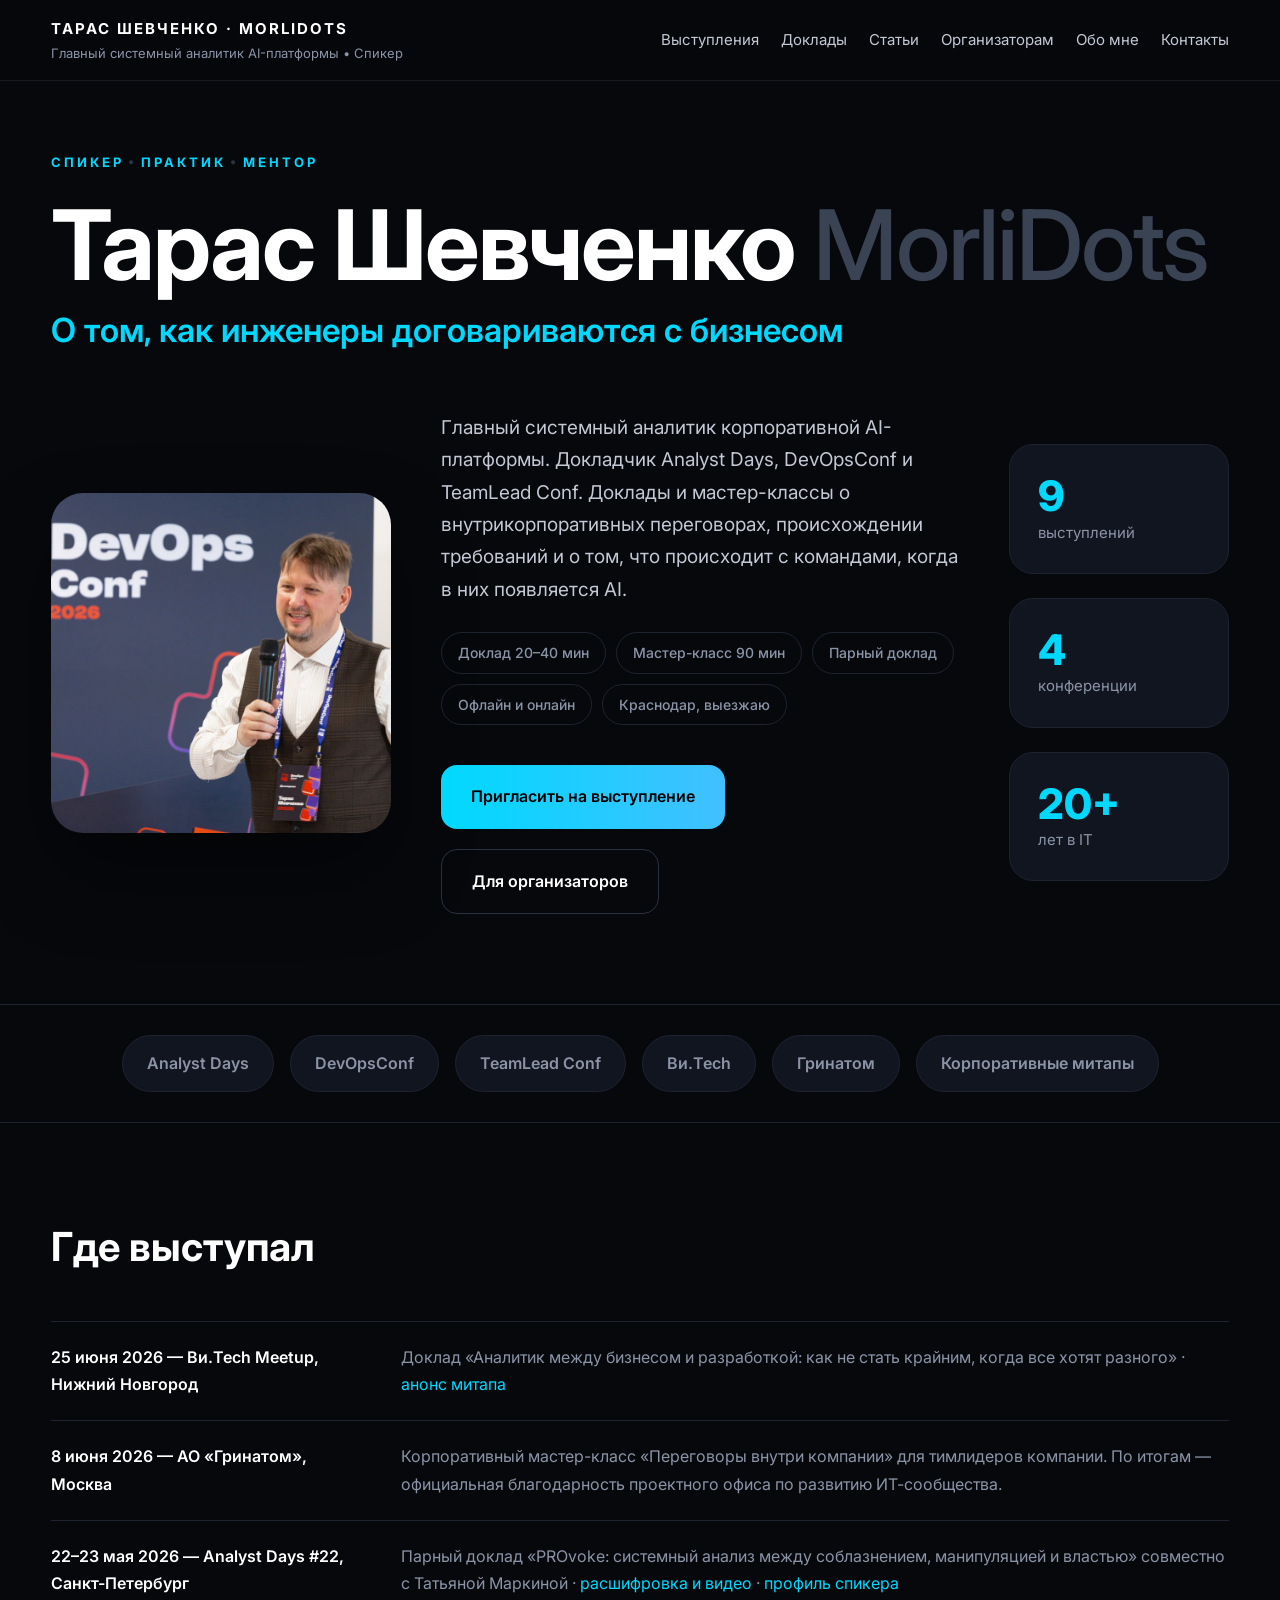
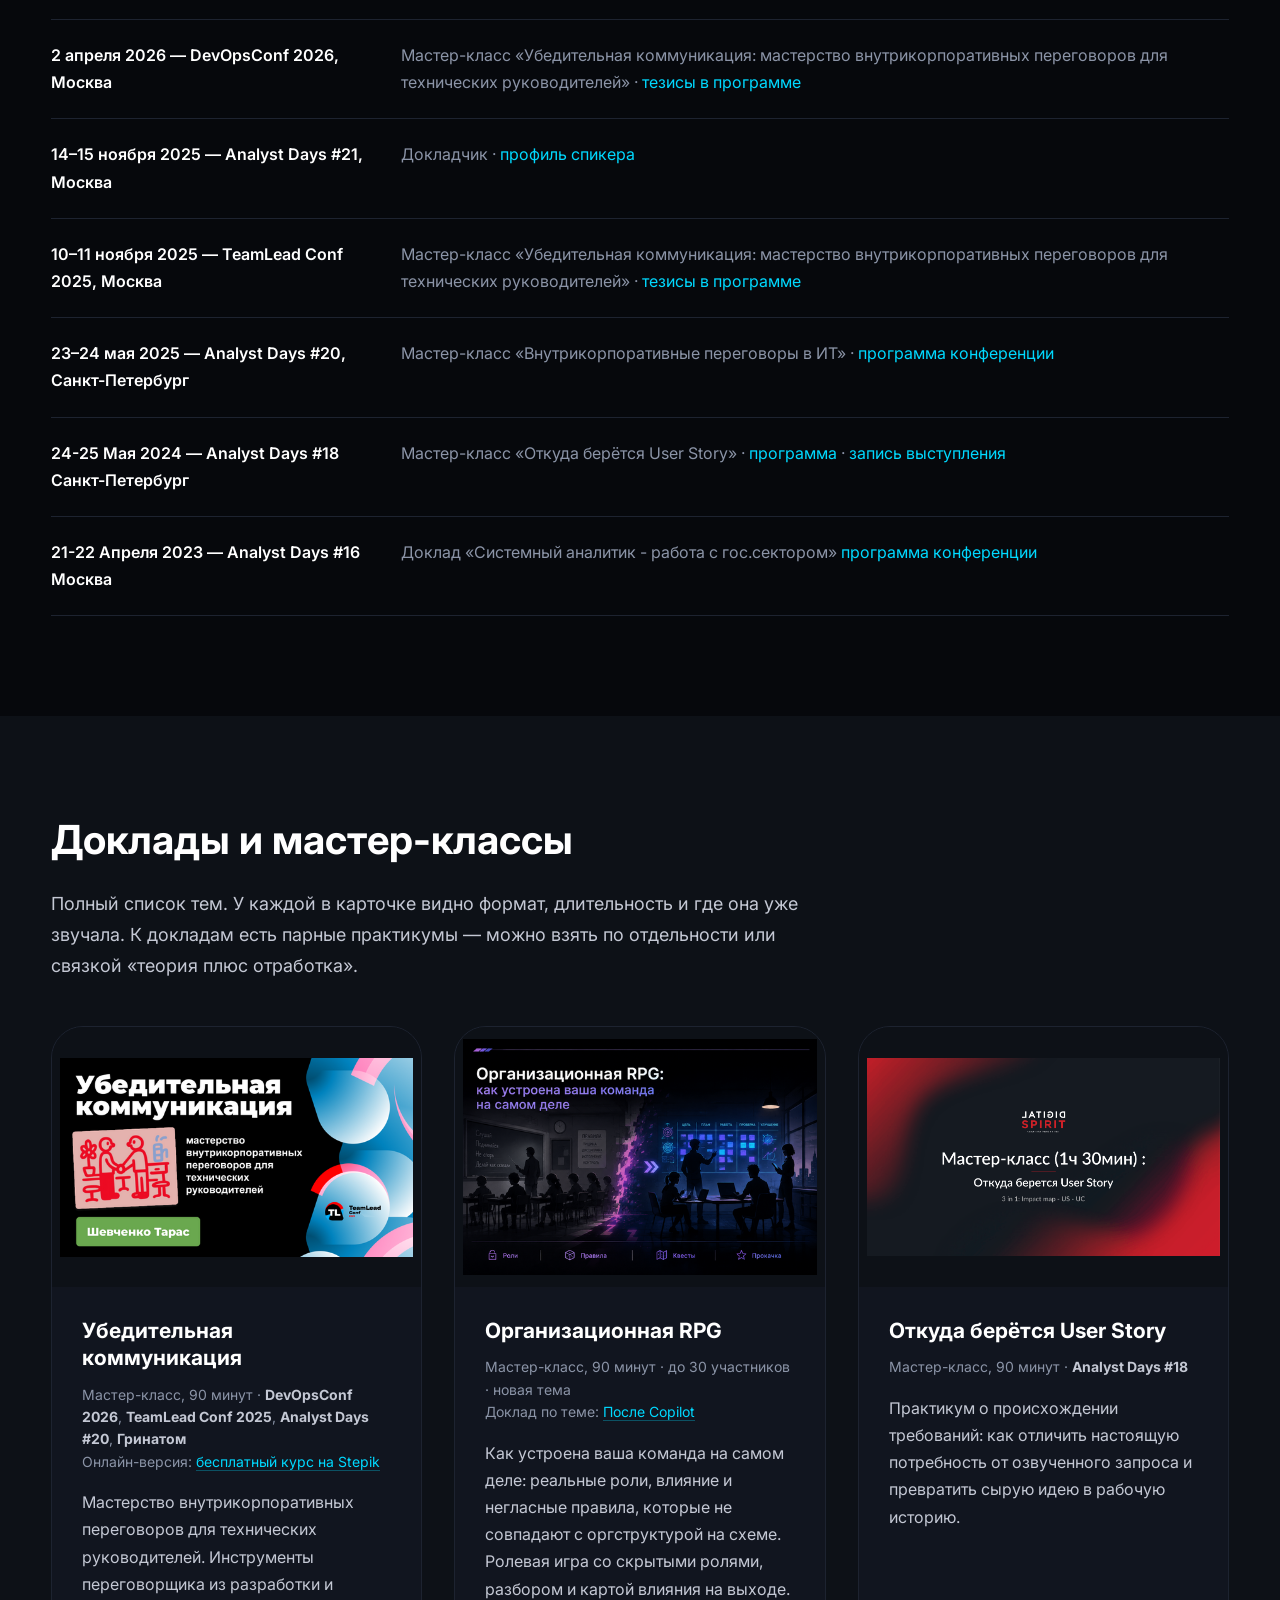
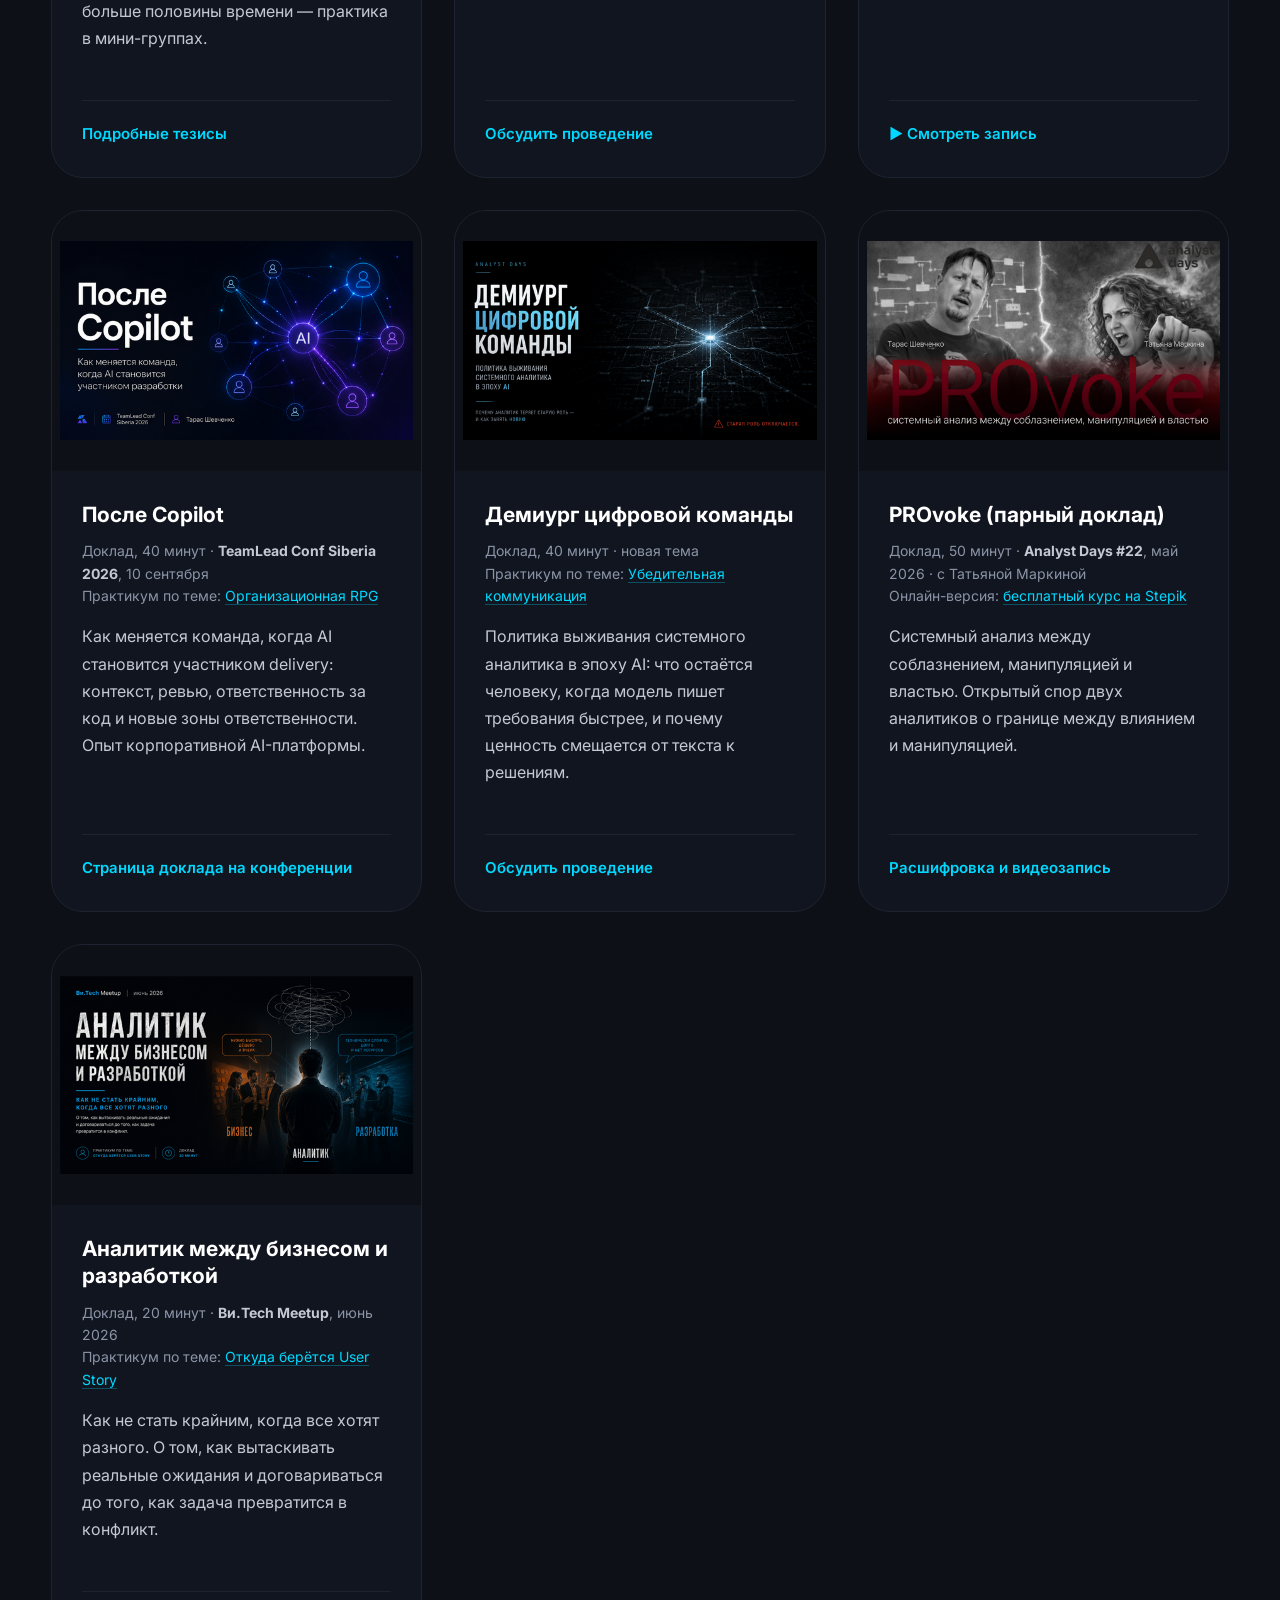
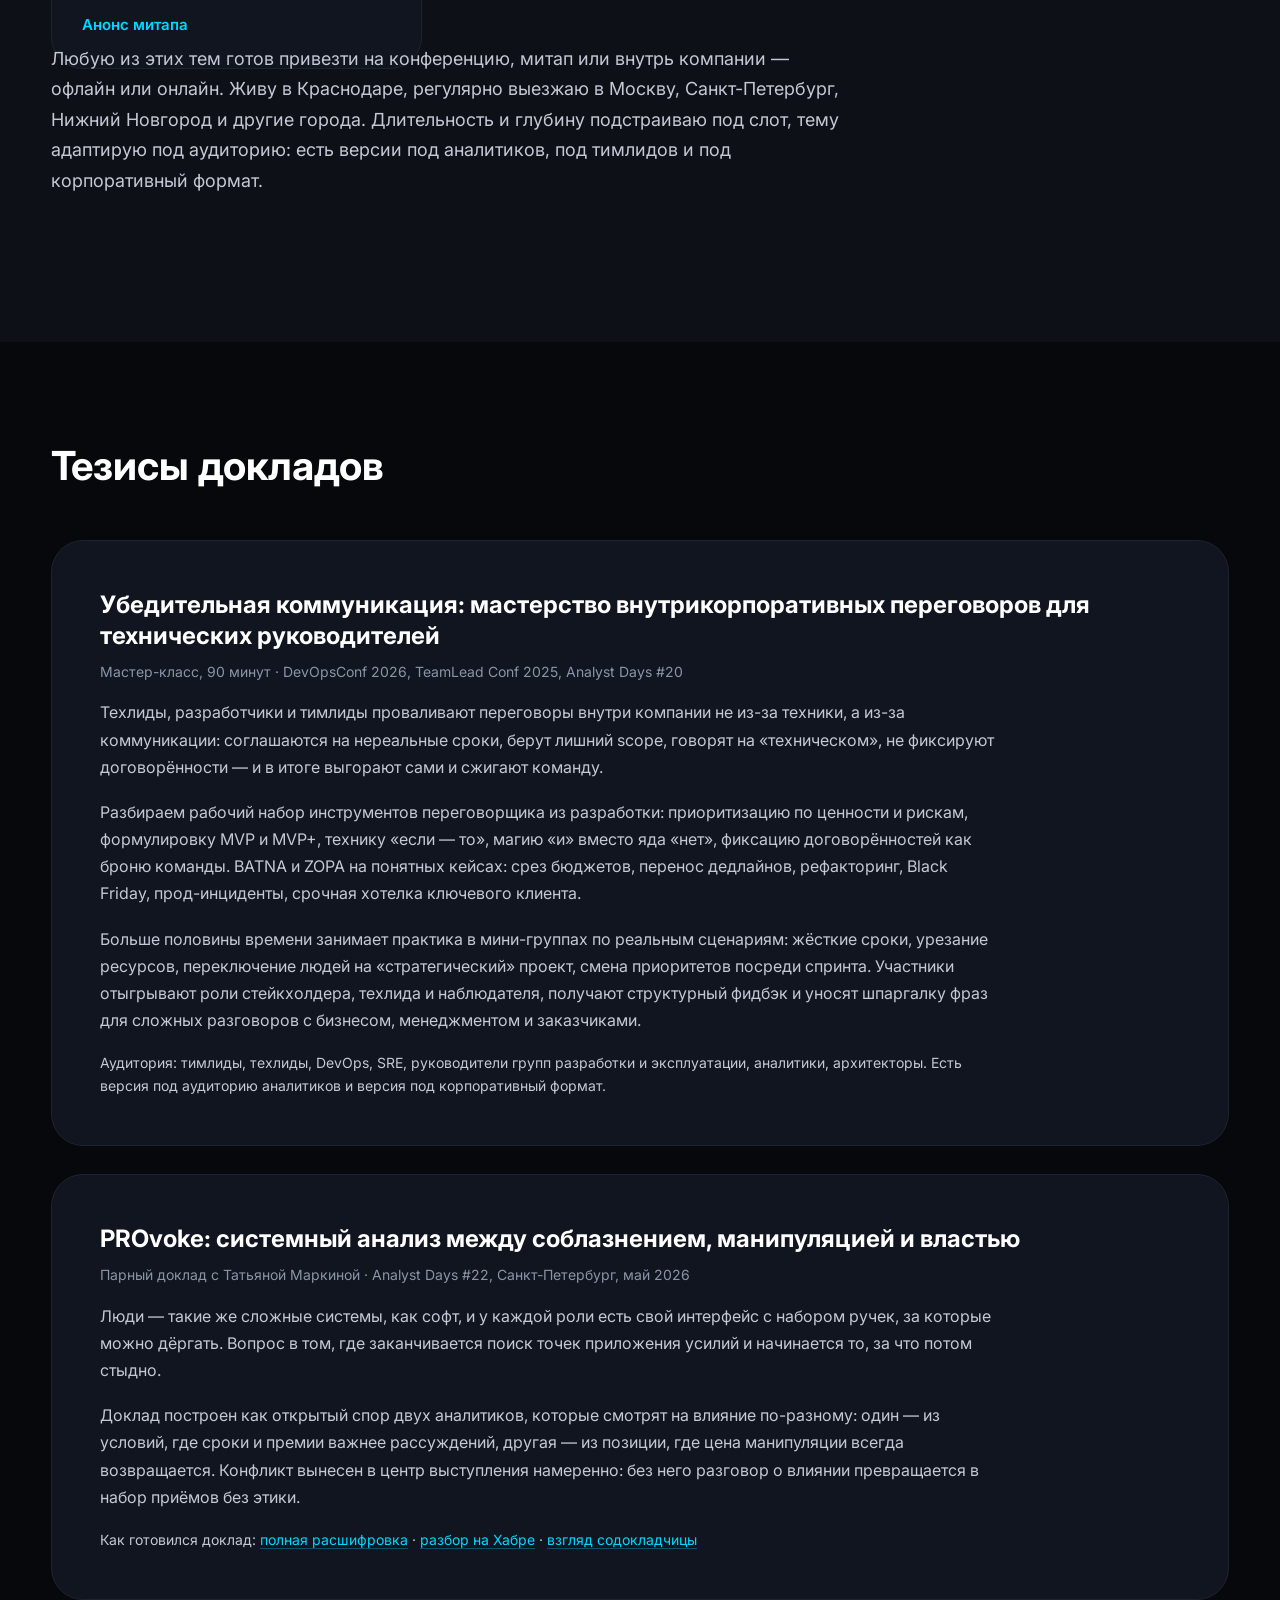
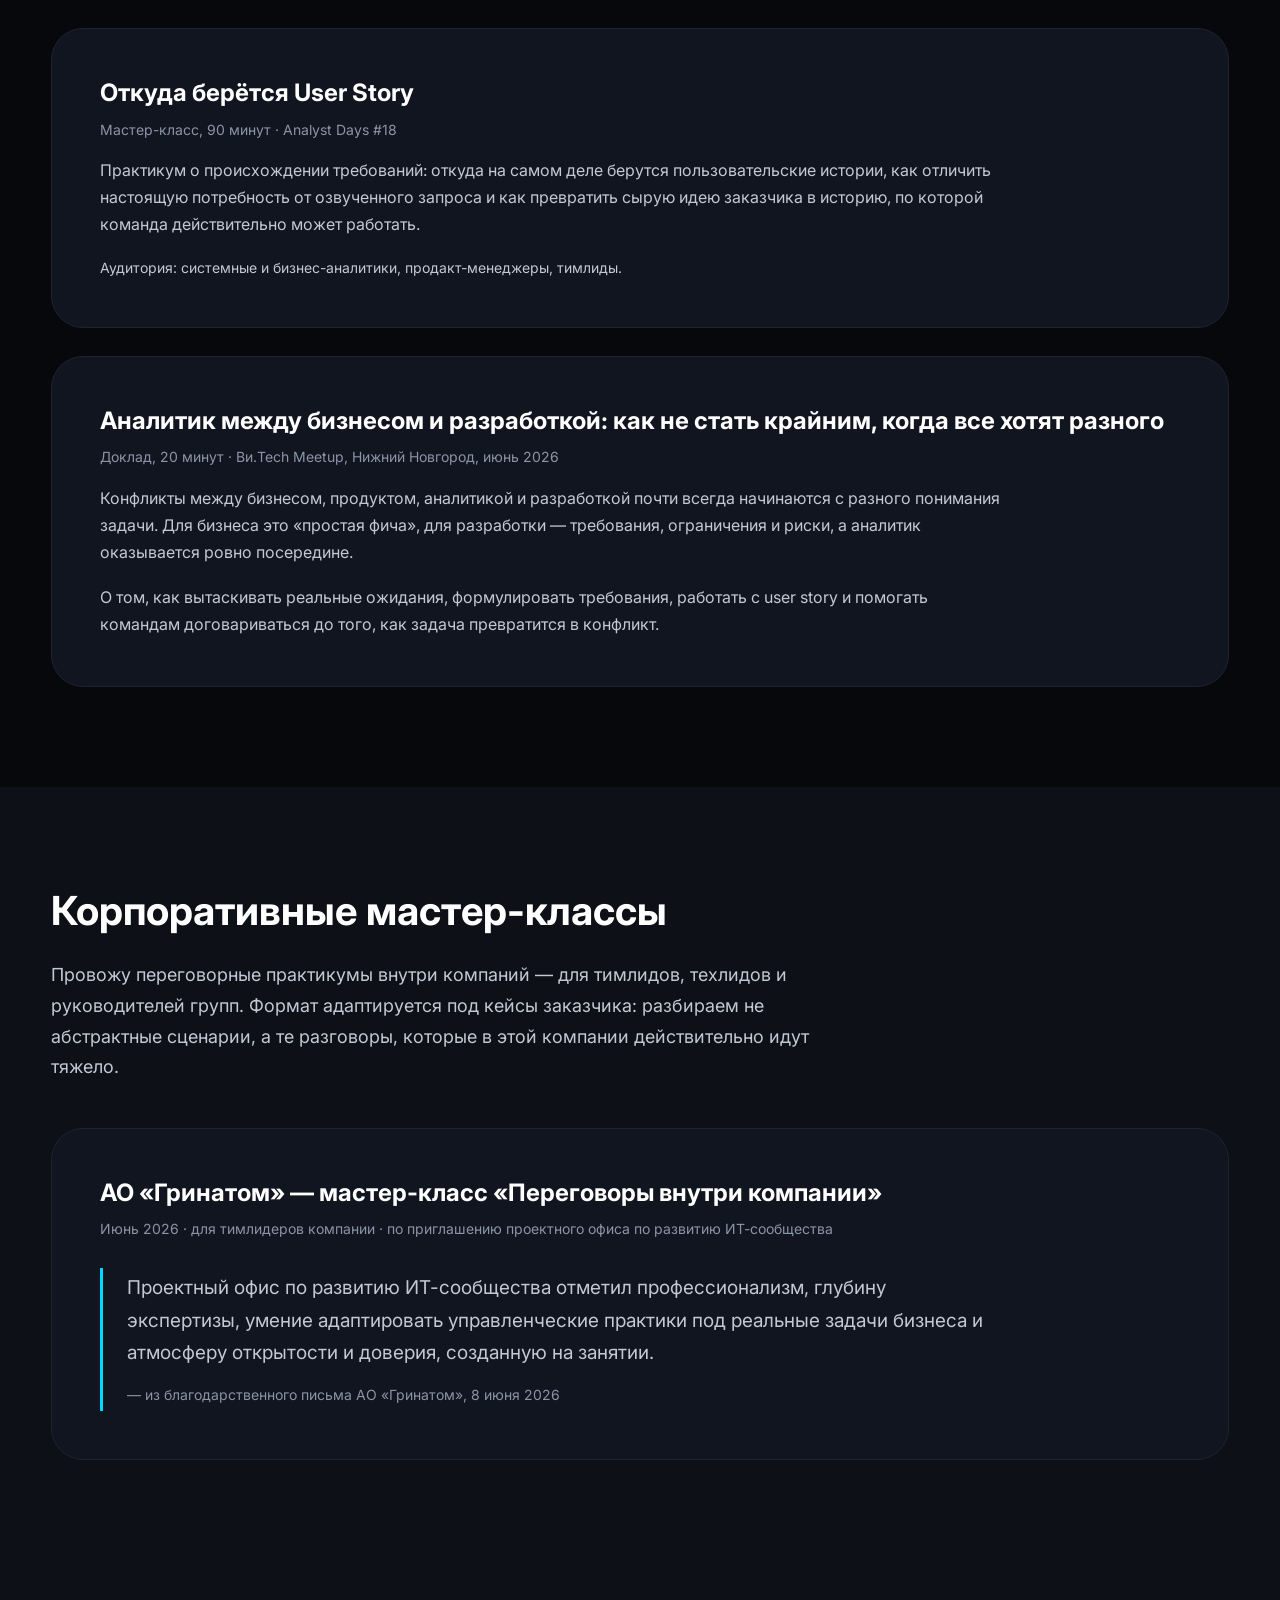
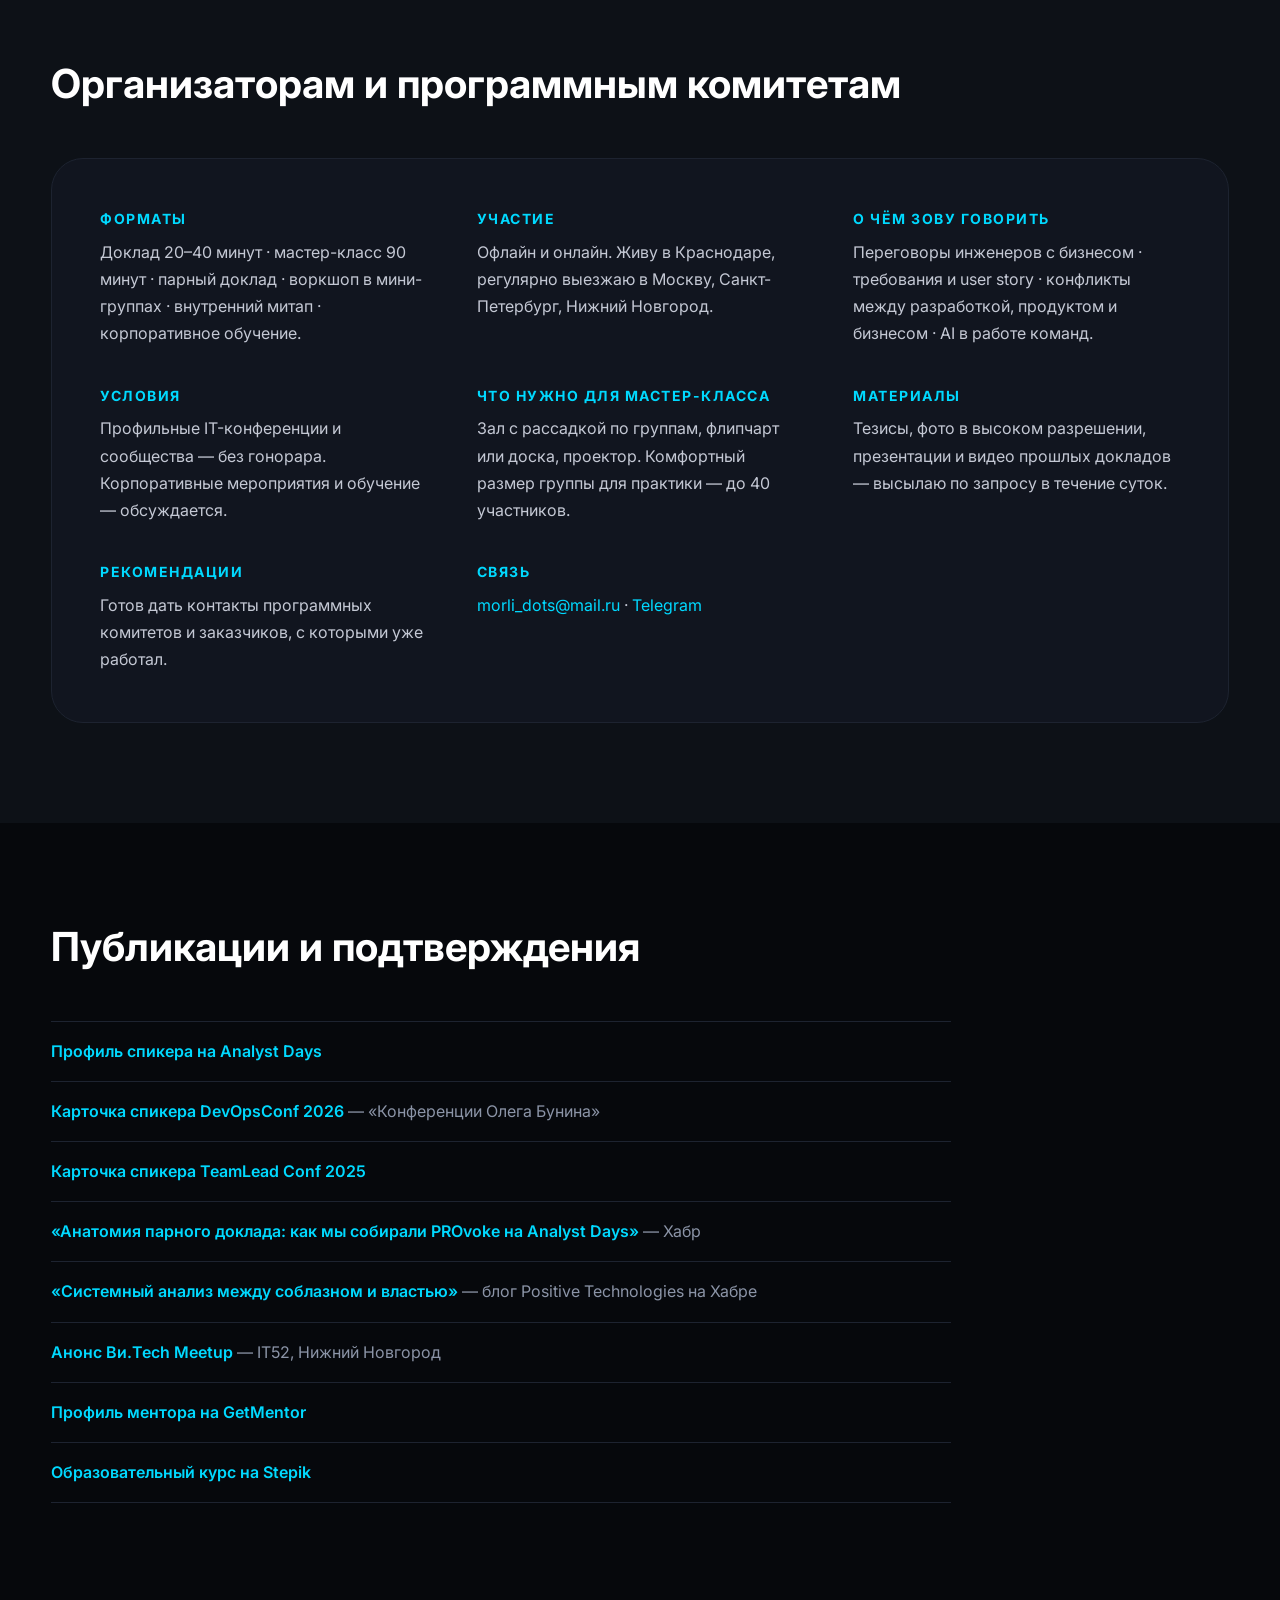
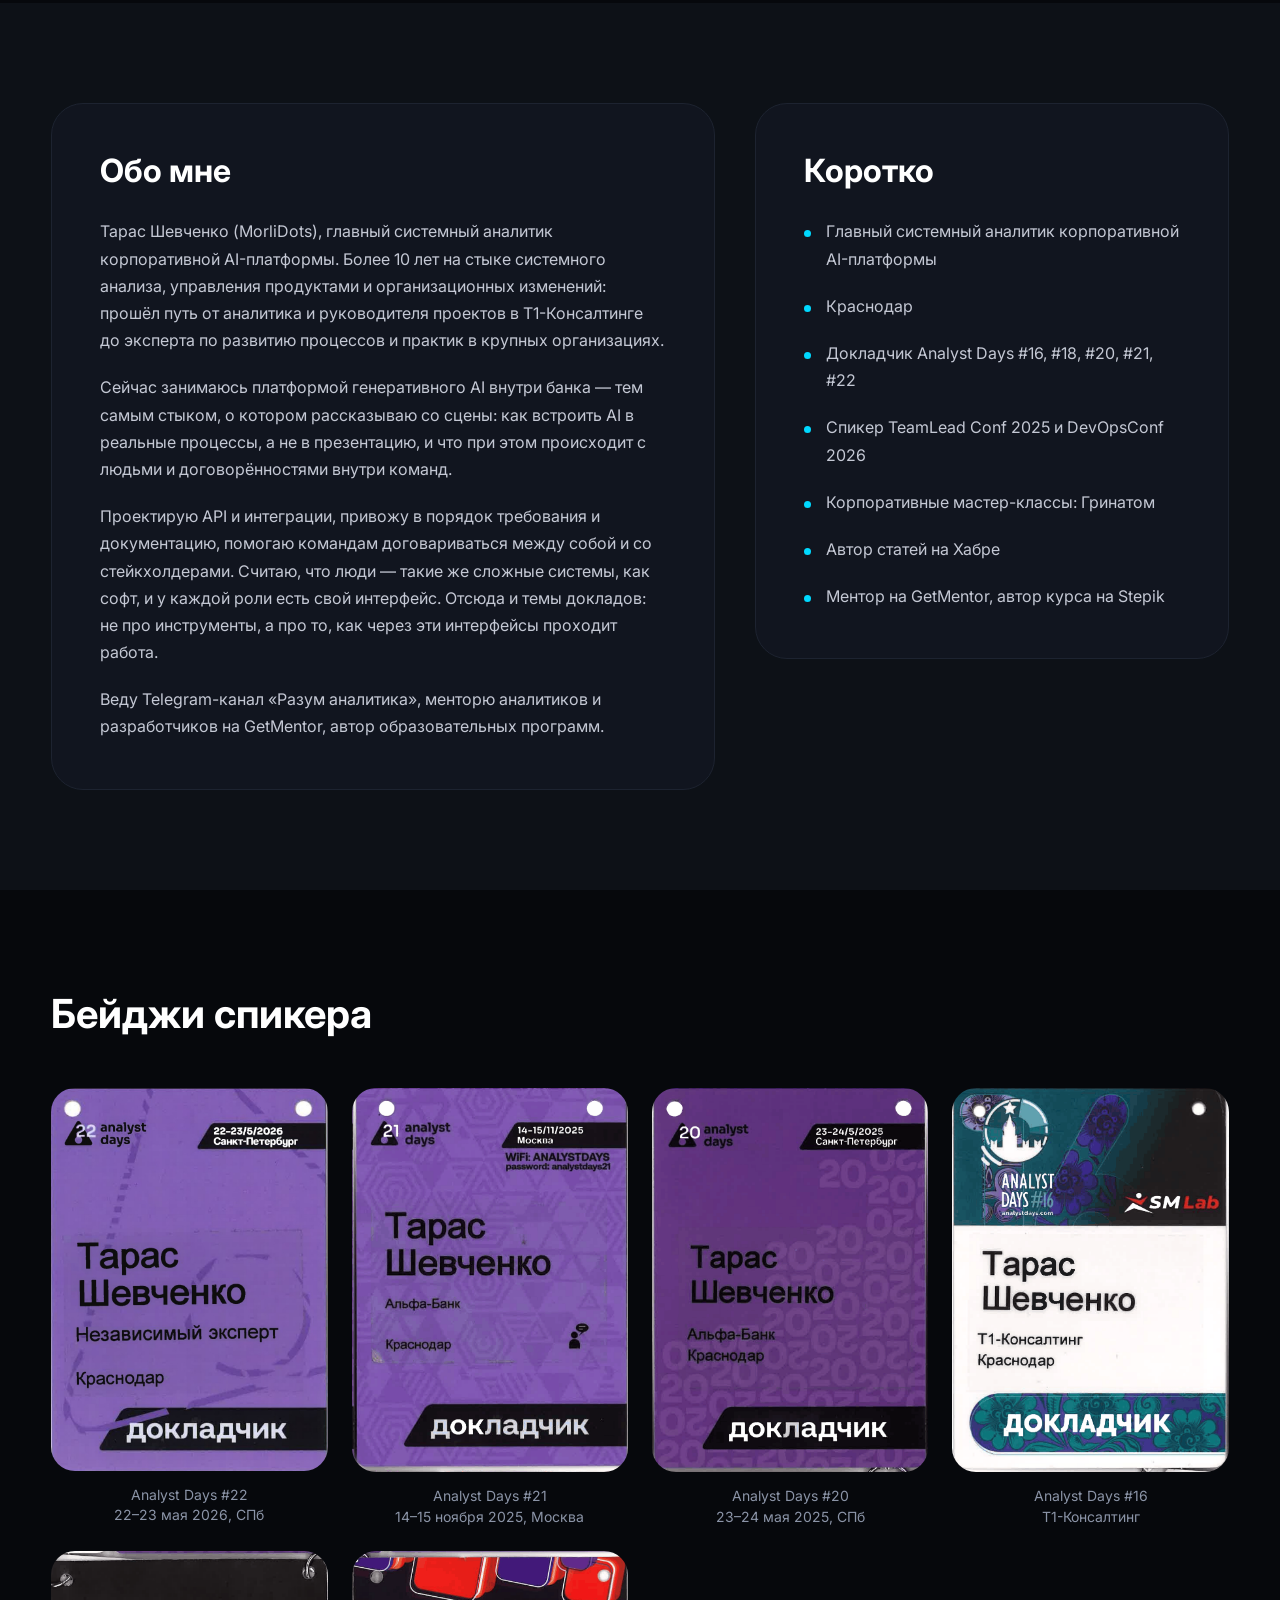
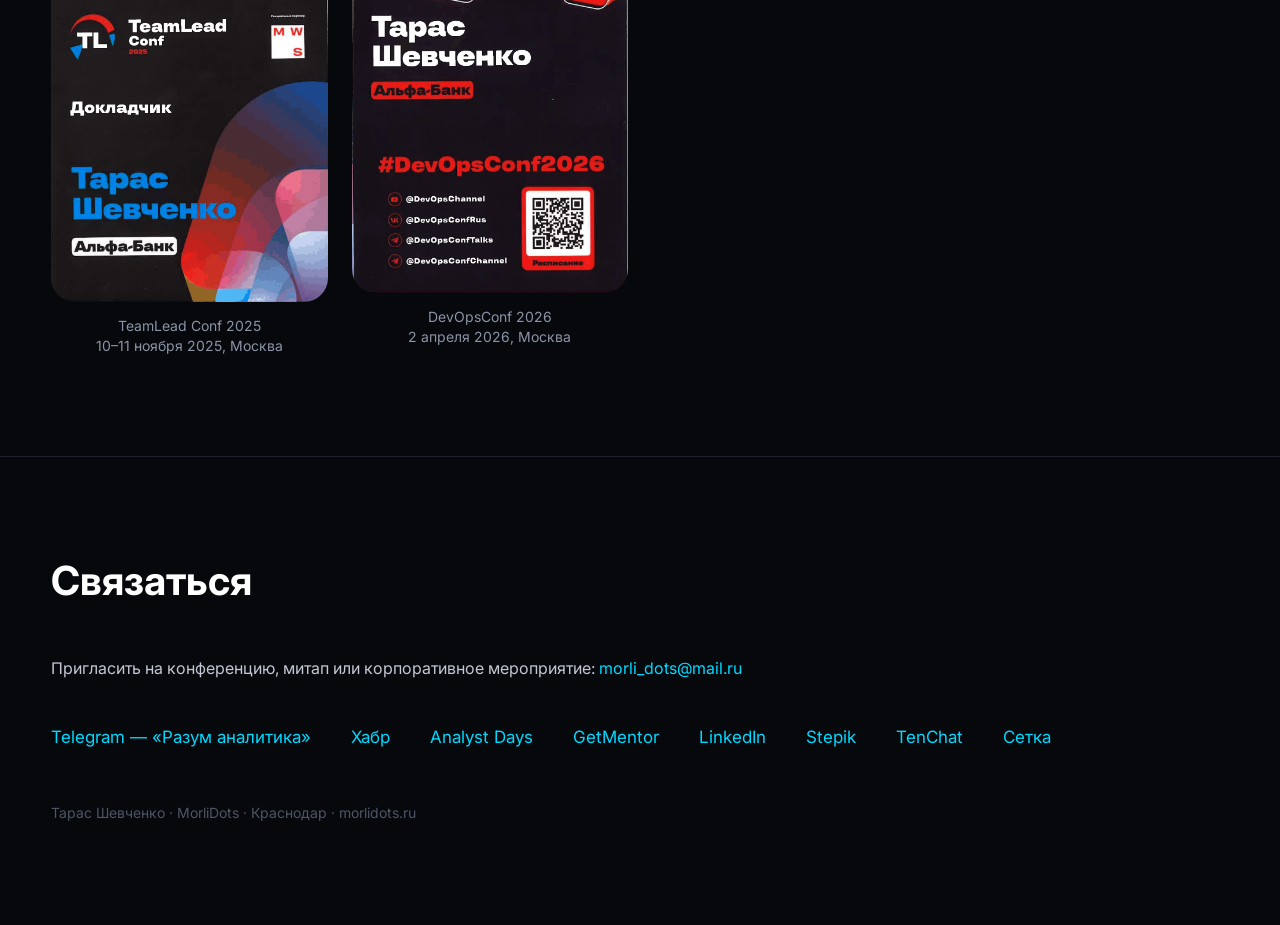
==== index.html @ f9308db2 "Объединить «Готов привезти» в каталог докладов, добавить якоря к карточкам" ====
<!DOCTYPE html>
<html lang="ru">
<head>

  <meta charset="UTF-8">
  <meta name="viewport" content="width=device-width,initial-scale=1">

  <title>Тарас Шевченко (MorliDots) — спикер о переговорах инженеров с бизнесом, требованиях и AI в командах</title>

  <meta name="description" content="Тарас Шевченко (MorliDots) — главный системный аналитик корпоративной AI-платформы. Спикер Analyst Days, DevOpsConf, TeamLead Conf. Доклады и мастер-классы о внутрикорпоративных переговорах, происхождении требований и работе инженерных команд в эпоху AI. Приглашения на конференции, митапы и корпоративные мероприятия.">

  <link rel="canonical" href="https://morlidots.ru/">

  <meta property="og:type" content="profile">
  <meta property="og:title" content="Тарас Шевченко (MorliDots) — спикер о переговорах инженеров с бизнесом и AI в командах">
  <meta property="og:description" content="Главный системный аналитик корпоративной AI-платформы. Спикер Analyst Days, DevOpsConf, TeamLead Conf.">
  <meta property="og:url" content="https://morlidots.ru/">
  <meta property="og:image" content="https://morlidots.ru/images/avatar.png">
  <meta property="og:locale" content="ru_RU">
  <meta name="twitter:card" content="summary_large_image">

  <link rel="stylesheet" href="./style.css">
  <link rel="preconnect" href="https://fonts.googleapis.com">
  <link href="https://fonts.googleapis.com/css2?family=Inter:wght@300;400;500;600;700;800&display=swap" rel="stylesheet">

  <script type="application/ld+json">
  {
    "@context": "https://schema.org",
    "@type": "Person",
    "@id": "https://morlidots.ru/#person",
    "name": "Тарас Шевченко",
    "alternateName": ["MorliDots", "Taras Shevchenko"],
    "jobTitle": "Главный системный аналитик корпоративной AI-платформы",
    "url": "https://morlidots.ru/",
    "mainEntityOfPage": "https://morlidots.ru/",
    "image": "https://morlidots.ru/images/avatar.png",
    "email": "morli_dots@mail.ru",
    "homeLocation": { "@type": "Place", "name": "Краснодар, Россия" },
    "description": "Спикер и системный аналитик. Выступает о внутрикорпоративных переговорах для технических руководителей, происхождении требований и изменении инженерных команд под влиянием AI. Докладчик Analyst Days, DevOpsConf, TeamLead Conf.",
    "knowsAbout": [
      "внутрикорпоративные переговоры в IT",
      "коммуникация инженеров с бизнесом",
      "системный анализ",
      "требования и user story",
      "конфликты между разработкой, продуктом и бизнесом",
      "AI в работе инженерных команд",
      "генеративный AI в корпоративной среде"
    ],
    "performerIn": [
      {
        "@type": "Event",
        "name": "TeamLead Conf Siberia 2026 — После Copilot",
        "startDate": "2026-09-10",
        "eventStatus": "https://schema.org/EventScheduled",
        "eventAttendanceMode": "https://schema.org/OfflineEventAttendanceMode",
        "location": { "@type": "Place", "name": "Новосибирск" },
        "url": "https://teamleadconf.ru/siberia/2026/abstracts/18545",
        "organizer": { "@type": "Organization", "name": "Онтико" }
      },
      {
        "@type": "Event",
        "name": "Ви.Tech Meetup — Аналитик между бизнесом и разработкой",
        "startDate": "2026-06-25",
        "eventStatus": "https://schema.org/EventScheduled",
        "location": { "@type": "Place", "name": "Нижний Новгород" },
        "url": "https://it52.info/events/2026-06-25-vi-tech-meetup-konflikty-mezhdu-razrabotkoy-produktom-i-biznesom"
      },
      {
        "@type": "Event",
        "@id": "https://morlidots.ru/talk-provoke.html#event",
        "name": "Analyst Days #22 — PROvoke",
        "startDate": "2026-05-22",
        "eventStatus": "https://schema.org/EventScheduled",
        "location": { "@type": "Place", "name": "Санкт-Петербург" },
        "url": "https://morlidots.ru/talk-provoke.html"
      },
      {
        "@type": "Event",
        "name": "DevOpsConf 2026 — Убедительная коммуникация",
        "startDate": "2026-04-02",
        "eventStatus": "https://schema.org/EventScheduled",
        "location": { "@type": "Place", "name": "Москва" },
        "url": "https://devopsconf.io/moscow/2026/authors/19041",
        "organizer": { "@type": "Organization", "name": "Онтико" }
      },
      {
        "@type": "Event",
        "name": "Analyst Days #21",
        "startDate": "2025-11-14",
        "eventStatus": "https://schema.org/EventScheduled",
        "location": { "@type": "Place", "name": "Москва" }
      },
      {
        "@type": "Event",
        "name": "TeamLead Conf 2025 — Убедительная коммуникация",
        "startDate": "2025-11-10",
        "eventStatus": "https://schema.org/EventScheduled",
        "location": { "@type": "Place", "name": "Москва" },
        "url": "https://teamleadconf.ru/moscow/2025/authors/19041",
        "organizer": { "@type": "Organization", "name": "Онтико" }
      },
      {
        "@type": "Event",
        "name": "Analyst Days #20",
        "startDate": "2025-05-23",
        "eventStatus": "https://schema.org/EventScheduled",
        "location": { "@type": "Place", "name": "Санкт-Петербург" }
      }
    ],
    "sameAs": [
      "https://analystdays.ru/ru/profile/106538",
      "https://devopsconf.io/moscow/2026/authors/19041",
      "https://teamleadconf.ru/moscow/2025/authors/19041",
      "https://getmentor.dev/mentor/taras--shevchenko-7233",
      "https://www.linkedin.com/in/tashevch/",
      "https://stepik.org/a/286215",
      "https://tenchat.ru/5237598",
      "https://t.me/AnalystsMind"
    ]
  }
  </script>
<!-- Google tag (gtag.js) -->
<script async src="https://www.googletagmanager.com/gtag/js?id=G-QC8YJLD4YS"></script>
<script>
  window.dataLayer = window.dataLayer || [];
  function gtag(){dataLayer.push(arguments);}
  gtag('js', new Date());

  gtag('config', 'G-QC8YJLD4YS');
</script>
  <!-- Yandex.Metrika counter -->
  <script type="text/javascript">
    (function(m,e,t,r,i,k,a){
        m[i]=m[i]||function(){(m[i].a=m[i].a||[]).push(arguments)};
        m[i].l=1*new Date();
        for (var j = 0; j < document.scripts.length; j++) {if (document.scripts[j].src === r) { return; }}
        k=e.createElement(t),a=e.getElementsByTagName(t)[0],k.async=1,k.src=r,a.parentNode.insertBefore(k,a)
    })(window, document,'script','https://mc.yandex.ru/metrika/tag.js?id=110468772', 'ym');
    ym(110468772, 'init', {ssr:true, webvisor:true, clickmap:true, ecommerce:"dataLayer", referrer: document.referrer, url: location.href, accurateTrackBounce:true, trackLinks:true});
  </script>
  <noscript><div><img src="https://mc.yandex.ru/watch/110468772" style="position:absolute; left:-9999px;" alt="" /></div></noscript>
  <!-- /Yandex.Metrika counter -->
<link rel="icon" href="/favicon.svg" type="image/svg+xml">
<link rel="icon" href="/favicon.ico" sizes="32x32">
<link rel="apple-touch-icon" href="/favicon-180.png">
</head>
<body>

<header class="header">
  <div class="container nav">
    <div class="logo">
      <div class="name">ТАРАС ШЕВЧЕНКО · MORLIDOTS</div>
      <div class="role">Главный системный аналитик AI-платформы • Спикер</div>
    </div>

    <nav>
      <a href="#history">Выступления</a>
      <a href="#talks">Доклады</a>
      <a href="/articles/">Статьи</a>
      <a href="#organizers">Организаторам</a>
      <a href="#about">Обо мне</a>
      <a href="#contacts">Контакты</a>
    </nav>
  </div>
</header>


<section class="hero">

  <div class="container hero-head">
    <div class="label">СПИКЕР<span class="dot">•</span>ПРАКТИК<span class="dot">•</span>МЕНТОР</div>

    <h1>Тарас Шевченко <span class="handle">MorliDots</span></h1>

    <div class="tagline">О том, как инженеры договариваются с бизнесом</div>
  </div>

  <div class="container hero-grid">

    <div class="hero-photo">
      <img src="./images/avatar.png" alt="Тарас Шевченко (MorliDots), главный системный аналитик корпоративной AI-платформы и спикер IT-конференций">
    </div>

    <div class="hero-content">
      <p>
        Главный системный аналитик корпоративной AI-платформы. Докладчик Analyst&nbsp;Days,
        DevOpsConf и TeamLead&nbsp;Conf. Доклады и мастер-классы о внутрикорпоративных переговорах,
        происхождении требований и о том, что происходит с командами, когда в них появляется AI.
      </p>

      <ul class="hero-facts">
        <li>Доклад 20–40 мин</li>
        <li>Мастер-класс 90 мин</li>
        <li>Парный доклад</li>
        <li>Офлайн и онлайн</li>
        <li>Краснодар, выезжаю</li>
      </ul>

      <div class="buttons">
        <a class="btn btn-primary" href="mailto:morli_dots@mail.ru?subject=Приглашение%20на%20выступление">
          Пригласить на выступление
        </a>
        <a class="btn btn-secondary" href="#organizers">
          Для организаторов
        </a>
      </div>
    </div>

    <!-- Третья колонка сетки. Без неё .hero-grid разъезжается. -->
    <div class="stats">
      <div class="stat">
        <div class="number">9</div>
        <div class="text">выступлений</div>
      </div>

      <div class="stat">
        <div class="number">4</div>
        <div class="text">конференции</div>
      </div>

      <div class="stat">
        <div class="number">20+</div>
        <div class="text">лет в IT</div>
      </div>
    </div>

  </div>
</section>


<section class="events-strip">
  <div class="events-track">
    <span>Analyst Days</span>
    <span>DevOpsConf</span>
    <span>TeamLead Conf</span>
    <span>Ви.Tech</span>
    <span>Гринатом</span>
    <span>Корпоративные митапы</span>
  </div>
</section>


<!-- =========================================================
     ГДЕ ВЫСТУПАЛ — плоский список с датами и внешними ссылками
     ========================================================= -->
<section id="history" class="section">
  <div class="container">

    <h2>Где выступал</h2>

    <ul class="timeline">

      <li>
        <div class="when">25 июня 2026 — Ви.Tech Meetup, Нижний Новгород</div>
        <div class="what">
          Доклад «Аналитик между бизнесом и разработкой: как не стать крайним, когда все хотят разного» ·
          <a href="https://it52.info/events/2026-06-25-vi-tech-meetup-konflikty-mezhdu-razrabotkoy-produktom-i-biznesom" target="_blank" rel="noopener">анонс митапа</a>
        </div>
      </li>

      <li>
        <div class="when">8 июня 2026 — АО «Гринатом», Москва</div>
        <div class="what">
          Корпоративный мастер-класс «Переговоры внутри компании» для тимлидеров компании.
          По итогам — официальная благодарность проектного офиса по развитию ИТ-сообщества.
        </div>
      </li>

      <li>
        <div class="when">22–23 мая 2026 — Analyst Days #22, Санкт-Петербург</div>
        <div class="what">
          Парный доклад «PROvoke: системный анализ между соблазнением, манипуляцией и властью»
          совместно с Татьяной Маркиной ·
          <a href="./talk-provoke.html">расшифровка и видео</a> ·
          <a href="https://analystdays.ru/ru/profile/106538" target="_blank" rel="noopener">профиль спикера</a>
        </div>
      </li>

      <li>
        <div class="when">2 апреля 2026 — DevOpsConf 2026, Москва</div>
        <div class="what">
          Мастер-класс «Убедительная коммуникация: мастерство внутрикорпоративных переговоров
          для технических руководителей» ·
          <a href="https://devopsconf.io/moscow/2026/abstracts/18229" target="_blank" rel="noopener">тезисы в программе</a>
        </div>
      </li>

      <li>
        <div class="when">14–15 ноября 2025 — Analyst Days #21, Москва</div>
        <div class="what">
          <!-- TODO: подставить название доклада -->
          Докладчик ·
          <a href="https://analystdays.ru/ru/profile/106538" target="_blank" rel="noopener">профиль спикера</a>
        </div>
      </li>

      <li>
        <div class="when">10–11 ноября 2025 — TeamLead Conf 2025, Москва</div>
        <div class="what">
          Мастер-класс «Убедительная коммуникация: мастерство внутрикорпоративных переговоров
          для технических руководителей» ·
          <a href="https://teamleadconf.ru/moscow/2025/abstracts/15765" target="_blank" rel="noopener">тезисы в программе</a>
        </div>
      </li>

      <li>
        <div class="when">23–24 мая 2025 — Analyst Days #20, Санкт-Петербург</div>
        <div class="what">
          Мастер-класс «Внутрикорпоративные переговоры в ИТ» ·
          <a href="https://analystdays.ru/ru/talks/130990" target="_blank" rel="noopener">программа конференции</a>
        </div>
      </li>

      <li>
        
        <div class="when">24-25 Мая 2024 — Analyst Days #18 Санкт-Петербург</div>
        <div class="what">
          Мастер-класс «Откуда берётся User Story» ·
          <a href="https://analystdays.ru/ru/talks/115980" target="_blank" rel="noopener">программа</a> ·
          <a href="https://www.youtube.com/watch?v=tCU1GCwLek4" target="_blank" rel="noopener">запись выступления</a>
        </div>
      </li>

      <li>
        <div class="when">21-22 Апреля 2023 — Analyst Days #16 Москва</div>
        <div class="what">
          Доклад «Системный аналитик - работа с гос.сектором»
        <a href="https://analystdays.ru/ru/program/105281" target="_blank" rel="noopener">программа конференции</a>
        </div>
      </li>

    </ul>

  </div>
</section>


<!-- =========================================================
     ДОКЛАДЫ И МАСТЕР-КЛАССЫ — единый каталог тем
     ========================================================= -->
<span id="topics"></span>
<section id="talks" class="section dark">
  <div class="container">

    <h2>Доклады и мастер-классы</h2>

    <p class="section-lead">
      Полный список тем. У каждой в карточке видно формат, длительность и где она уже звучала.
      К докладам есть парные практикумы — можно взять по отдельности или связкой
      «теория плюс отработка».
    </p>

    <div class="cards">

      <article class="card" id="talk-communication">
        <img src="./images/communication.png" alt="Мастер-класс «Убедительная коммуникация» на DevOpsConf 2026 и TeamLead Conf 2025">
        <div class="card-content">
          <h3>Убедительная коммуникация</h3>
          <div class="talk-meta">
            Мастер-класс, 90 минут · <strong>DevOpsConf 2026</strong>, <strong>TeamLead Conf 2025</strong>, <strong>Analyst Days #20</strong>, <strong>Гринатом</strong><br>
            Онлайн-версия: <a href="https://stepik.org/course/295808/promo" target="_blank" rel="noopener">бесплатный курс на Stepik</a>
          </div>
          <p>
            Мастерство внутрикорпоративных переговоров для технических руководителей.
            Инструменты переговорщика из разработки и больше половины времени — практика
            в мини-группах.
          </p>
          <div class="card-spacer"></div>
          <a class="talk-link" href="#thesis-communication">Подробные тезисы</a>
        </div>
      </article>

      <article class="card" id="talk-rpg">
        <img src="./images/rpg.png" alt="Мастер-класс «Организационная RPG» о реальной карте влияния в команде">
        <div class="card-content">
          <h3>Организационная RPG</h3>
          <div class="talk-meta">
            Мастер-класс, 90 минут · до 30 участников · новая тема<br>
            Доклад по теме: <a href="#talk-copilot">После Copilot</a>
          </div>
          <p>
            Как устроена ваша команда на самом деле: реальные роли, влияние и негласные правила,
            которые не совпадают с оргструктурой на схеме. Ролевая игра со скрытыми ролями,
            разбором и картой влияния на выходе.
          </p>
          <div class="card-spacer"></div>
          <a class="talk-link" href="#contacts">Обсудить проведение</a>
        </div>
      </article>

      <article class="card" id="talk-userstory">
        <img src="./images/userstory.png" alt="Мастер-класс «Откуда берётся User Story» на Analyst Days">
        <div class="card-content">
          <h3>Откуда берётся User Story</h3>
          <div class="talk-meta">
            Мастер-класс, 90 минут · <strong>Analyst Days #18</strong>
          </div>
          <p>
            Практикум о происхождении требований: как отличить настоящую потребность
            от озвученного запроса и превратить сырую идею в рабочую историю.
          </p>
          <div class="card-spacer"></div>
          <a class="talk-link" href="https://www.youtube.com/watch?v=tCU1GCwLek4" target="_blank" rel="noopener">▶ Смотреть запись</a>
        </div>
      </article>

      <article class="card" id="talk-copilot">
        <img src="./images/copilot.png" alt="Доклад «После Copilot» на TeamLead Conf Siberia 2026">
        <div class="card-content">
          <h3>После Copilot</h3>
          <div class="talk-meta">
            Доклад, 40 минут · <strong>TeamLead Conf Siberia 2026</strong>, 10 сентября<br>
            Практикум по теме: <a href="#talk-rpg">Организационная RPG</a>
          </div>
          <p>
            Как меняется команда, когда AI становится участником delivery: контекст,
            ревью, ответственность за код и новые зоны ответственности. Опыт корпоративной
            AI-платформы.
          </p>
          <div class="card-spacer"></div>
          <a class="talk-link" href="https://teamleadconf.ru/siberia/2026/abstracts/18545" target="_blank" rel="noopener">Страница доклада на конференции</a>
        </div>
      </article>

      <article class="card" id="talk-demiurge">
        <img src="./images/demiurge.png" alt="Доклад «Демиург цифровой команды»">
        <div class="card-content">
          <h3>Демиург цифровой команды</h3>
          <div class="talk-meta">
            Доклад, 40 минут · новая тема<br>
            Практикум по теме: <a href="#thesis-communication">Убедительная коммуникация</a>
          </div>
          <p>
            Политика выживания системного аналитика в эпоху AI: что остаётся человеку, когда модель
            пишет требования быстрее, и почему ценность смещается от текста к решениям.
          </p>
          <div class="card-spacer"></div>
          <a class="talk-link" href="#contacts">Обсудить проведение</a>
        </div>
      </article>

      <article class="card" id="talk-provoke">
        <img src="./images/provoke.png" alt="Парный доклад PROvoke на Analyst Days #22">
        <div class="card-content">
          <h3>PROvoke (парный доклад)</h3>
          <div class="talk-meta">
            Доклад, 50 минут · <strong>Analyst Days #22</strong>, май 2026 · с Татьяной Маркиной<br>
            Онлайн-версия: <a href="https://stepik.org/course/286215/promo" target="_blank" rel="noopener">бесплатный курс на Stepik</a>
          </div>
          <p>
            Системный анализ между соблазнением, манипуляцией и властью.
            Открытый спор двух аналитиков о границе между влиянием и манипуляцией.
          </p>
          <div class="card-spacer"></div>
          <a class="talk-link" href="./talk-provoke.html">Расшифровка и видеозапись</a>
        </div>
      </article>

      <article class="card" id="talk-conflict">
        <img src="./images/conflict.png" alt="Доклад «Аналитик между бизнесом и разработкой» на Ви.Tech Meetup">
        <div class="card-content">
          <h3>Аналитик между бизнесом и разработкой</h3>
          <div class="talk-meta">
            Доклад, 20 минут · <strong>Ви.Tech Meetup</strong>, июнь 2026<br>
            Практикум по теме: <a href="#talk-userstory">Откуда берётся User Story</a>
          </div>
          <p>
            Как не стать крайним, когда все хотят разного. О том, как вытаскивать реальные
            ожидания и договариваться до того, как задача превратится в конфликт.
          </p>
          <div class="card-spacer"></div>
          <a class="talk-link" href="https://it52.info/events/2026-06-25-vi-tech-meetup-konflikty-mezhdu-razrabotkoy-produktom-i-biznesom" target="_blank" rel="noopener">Анонс митапа</a>
        </div>
      </article>

    </div>

    <p class="section-lead" id="ready">
      Любую из этих тем готов привезти на конференцию, митап или внутрь компании — офлайн или онлайн.
      Живу в Краснодаре, регулярно выезжаю в Москву, Санкт-Петербург, Нижний Новгород и другие города.
      Длительность и глубину подстраиваю под слот, тему адаптирую под аудиторию: есть версии
      под аналитиков, под тимлидов и под корпоративный формат.
    </p>

  </div>
</section>


<!-- =========================================================
     ПОЛНЫЕ ТЕЗИСЫ — вне сетки карточек, поэтому длина не мешает.
     Это главный «корм» для поисковиков и языковых моделей.
     ========================================================= -->
<section id="thesis" class="section">
  <div class="container">

    <h2>Тезисы докладов</h2>

    <div class="thesis" id="thesis-communication">
      <h3>Убедительная коммуникация: мастерство внутрикорпоративных переговоров для технических руководителей</h3>
      <div class="talk-meta">Мастер-класс, 90 минут · DevOpsConf 2026, TeamLead Conf 2025, Analyst Days #20</div>

      <p>
        Техлиды, разработчики и тимлиды проваливают переговоры внутри компании не из-за техники,
        а из-за коммуникации: соглашаются на нереальные сроки, берут лишний scope, говорят
        на «техническом», не фиксируют договорённости — и в итоге выгорают сами и сжигают команду.
      </p>

      <p>
        Разбираем рабочий набор инструментов переговорщика из разработки: приоритизацию по ценности
        и рискам, формулировку MVP и MVP+, технику «если — то», магию «и» вместо яда «нет»,
        фиксацию договорённостей как броню команды. BATNA и ZOPA на понятных кейсах: срез бюджетов,
        перенос дедлайнов, рефакторинг, Black Friday, прод-инциденты, срочная хотелка ключевого клиента.
      </p>

      <p>
        Больше половины времени занимает практика в мини-группах по реальным сценариям: жёсткие сроки,
        урезание ресурсов, переключение людей на «стратегический» проект, смена приоритетов посреди
        спринта. Участники отыгрывают роли стейкхолдера, техлида и наблюдателя, получают структурный
        фидбэк и уносят шпаргалку фраз для сложных разговоров с бизнесом, менеджментом и заказчиками.
      </p>

      <p class="talk-meta">
        Аудитория: тимлиды, техлиды, DevOps, SRE, руководители групп разработки и эксплуатации, аналитики,
        архитекторы. Есть версия под аудиторию аналитиков и версия под корпоративный формат.
      </p>
    </div>

    <div class="thesis" id="thesis-provoke">
      <h3>PROvoke: системный анализ между соблазнением, манипуляцией и властью</h3>
      <div class="talk-meta">Парный доклад с Татьяной Маркиной · Analyst Days #22, Санкт-Петербург, май 2026</div>

      <p>
        Люди — такие же сложные системы, как софт, и у каждой роли есть свой интерфейс с набором ручек,
        за которые можно дёргать. Вопрос в том, где заканчивается поиск точек приложения усилий
        и начинается то, за что потом стыдно.
      </p>

      <p>
        Доклад построен как открытый спор двух аналитиков, которые смотрят на влияние по-разному:
        один — из условий, где сроки и премии важнее рассуждений, другая — из позиции, где цена
        манипуляции всегда возвращается. Конфликт вынесен в центр выступления намеренно: без него
        разговор о влиянии превращается в набор приёмов без этики.
      </p>

      <p class="talk-meta">
        Как готовился доклад:
        <a href="./talk-provoke.html">полная расшифровка</a> · <a href="https://habr.com/ru/articles/1054676/" target="_blank" rel="noopener">разбор на Хабре</a> ·
        <a href="https://habr.com/ru/companies/pt/articles/1060120/" target="_blank" rel="noopener">взгляд содокладчицы</a>
      </p>
    </div>

    <div class="thesis" id="thesis-userstory">
      <h3>Откуда берётся User Story</h3>
      <div class="talk-meta">Мастер-класс, 90 минут · Analyst Days #18</div>

      <p>
        Практикум о происхождении требований: откуда на самом деле берутся пользовательские истории,
        как отличить настоящую потребность от озвученного запроса и как превратить сырую идею
        заказчика в историю, по которой команда действительно может работать.
      </p>

      <p class="talk-meta">Аудитория: системные и бизнес-аналитики, продакт-менеджеры, тимлиды.</p>
    </div>

    <div class="thesis" id="thesis-conflict">
      <h3>Аналитик между бизнесом и разработкой: как не стать крайним, когда все хотят разного</h3>
      <div class="talk-meta">Доклад, 20 минут · Ви.Tech Meetup, Нижний Новгород, июнь 2026</div>

      <p>
        Конфликты между бизнесом, продуктом, аналитикой и разработкой почти всегда начинаются
        с разного понимания задачи. Для бизнеса это «простая фича», для разработки — требования,
        ограничения и риски, а аналитик оказывается ровно посередине.
      </p>

      <p>
        О том, как вытаскивать реальные ожидания, формулировать требования, работать с user story
        и помогать командам договариваться до того, как задача превратится в конфликт.
      </p>
    </div>

  </div>
</section>


<!-- =========================================================
     КОРПОРАТИВНЫЙ ОПЫТ
     ========================================================= -->
<section id="corporate" class="section dark">
  <div class="container">

    <h2>Корпоративные мастер-классы</h2>

    <p class="section-lead">
      Провожу переговорные практикумы внутри компаний — для тимлидов, техлидов и руководителей групп.
      Формат адаптируется под кейсы заказчика: разбираем не абстрактные сценарии, а те разговоры,
      которые в этой компании действительно идут тяжело.
    </p>

    <div class="thesis">
      <h3>АО «Гринатом» — мастер-класс «Переговоры внутри компании»</h3>
      <div class="talk-meta">Июнь 2026 · для тимлидеров компании · по приглашению проектного офиса по развитию ИТ-сообщества</div>

      <blockquote class="quote">
        Проектный офис по развитию ИТ-сообщества отметил профессионализм, глубину экспертизы,
        умение адаптировать управленческие практики под реальные задачи бизнеса и атмосферу
        открытости и доверия, созданную на занятии.
        <cite>— из благодарственного письма АО «Гринатом», 8 июня 2026</cite>
      </blockquote>
    </div>

    <!-- ВНИМАНИЕ: если решите выложить скан письма — сначала закрасьте
         номер телефона и ФИО контактного лица внизу документа.
         Публиковать чужие персональные данные нельзя. -->

  </div>
</section>


<!-- =========================================================
     ДЛЯ ОРГАНИЗАТОРОВ
     ========================================================= -->
<section id="organizers" class="section dark">
  <div class="container">

    <h2>Организаторам и программным комитетам</h2>

    <dl class="organizers-grid">

      <div class="item">
        <dt>Форматы</dt>
        <dd>Доклад 20–40 минут · мастер-класс 90 минут · парный доклад · воркшоп в мини-группах · внутренний митап · корпоративное обучение.</dd>
      </div>

      <div class="item">
        <dt>Участие</dt>
        <dd>Офлайн и онлайн. Живу в Краснодаре, регулярно выезжаю в Москву, Санкт-Петербург, Нижний Новгород.</dd>
      </div>

      <div class="item">
        <dt>О чём зову говорить</dt>
        <dd>Переговоры инженеров с бизнесом · требования и user story · конфликты между разработкой, продуктом и бизнесом · AI в работе команд.</dd>
      </div>

      <div class="item">
        <dt>Условия</dt>
        <dd>Профильные IT-конференции и сообщества — без гонорара. Корпоративные мероприятия и обучение — обсуждается.</dd>
      </div>

      <div class="item">
        <dt>Что нужно для мастер-класса</dt>
        <dd>Зал с рассадкой по группам, флипчарт или доска, проектор. Комфортный размер группы для практики — до 40 участников.</dd>
      </div>

      <div class="item">
        <dt>Материалы</dt>
        <dd>Тезисы, фото в высоком разрешении, презентации и видео прошлых докладов — высылаю по запросу в течение суток.</dd>
      </div>

      <div class="item">
        <dt>Рекомендации</dt>
        <dd>Готов дать контакты программных комитетов и заказчиков, с которыми уже работал.</dd>
      </div>

      <div class="item">
        <dt>Связь</dt>
        <dd><a href="mailto:morli_dots@mail.ru">morli_dots@mail.ru</a> · <a href="https://t.me/AnalystsMind" target="_blank" rel="noopener">Telegram</a></dd>
      </div>

    </dl>

  </div>
</section>


<!-- =========================================================
     ПУБЛИКАЦИИ И ВНЕШНИЕ ПОДТВЕРЖДЕНИЯ
     ========================================================= -->
<section id="proof" class="section">
  <div class="container">

    <h2>Публикации и подтверждения</h2>

    <ul class="plain-list">
      <li><a href="https://analystdays.ru/ru/profile/106538" target="_blank" rel="noopener">Профиль спикера на Analyst Days</a></li>
      <li><a href="https://devopsconf.io/moscow/2026/authors/19041" target="_blank" rel="noopener">Карточка спикера DevOpsConf 2026</a> — «Конференции Олега Бунина»</li>
      <li><a href="https://teamleadconf.ru/moscow/2025/authors/19041" target="_blank" rel="noopener">Карточка спикера TeamLead Conf 2025</a></li>
      <li><a href="https://habr.com/ru/articles/1054676/" target="_blank" rel="noopener">«Анатомия парного доклада: как мы собирали PROvoke на Analyst Days»</a> — Хабр</li>
      <li><a href="https://habr.com/ru/companies/pt/articles/1060120/" target="_blank" rel="noopener">«Системный анализ между соблазном и властью»</a> — блог Positive Technologies на Хабре</li>
      <li><a href="https://it52.info/events/2026-06-25-vi-tech-meetup-konflikty-mezhdu-razrabotkoy-produktom-i-biznesom" target="_blank" rel="noopener">Анонс Ви.Tech Meetup</a> — IT52, Нижний Новгород</li>
      <li><a href="https://getmentor.dev/mentor/taras--shevchenko-7233" target="_blank" rel="noopener">Профиль ментора на GetMentor</a></li>
      <li><a href="https://stepik.org/a/286215" target="_blank" rel="noopener">Образовательный курс на Stepik</a></li>
    </ul>

  </div>
</section>


<section id="about" class="section dark">
  <div class="container about-grid">

    <div class="about-card">
      <h2 style="font-size:32px;margin-bottom:28px">Обо мне</h2>

      <p>
        Тарас Шевченко (MorliDots), главный системный аналитик корпоративной AI-платформы.
        Более 10 лет на стыке системного анализа, управления продуктами и организационных изменений:
        прошёл путь от аналитика и руководителя проектов в Т1-Консалтинге до эксперта по развитию
        процессов и практик в крупных организациях.
      </p>

      <p>
        Сейчас занимаюсь платформой генеративного AI внутри банка — тем самым стыком, о котором
        рассказываю со сцены: как встроить AI в реальные процессы, а не в презентацию, и что при этом
        происходит с людьми и договорённостями внутри команд.
      </p>

      <p>
        Проектирую API и интеграции, привожу в порядок требования и документацию, помогаю командам
        договариваться между собой и со стейкхолдерами. Считаю, что люди — такие же сложные системы,
        как софт, и у каждой роли есть свой интерфейс. Отсюда и темы докладов: не про инструменты,
        а про то, как через эти интерфейсы проходит работа.
      </p>

      <p>
        Веду Telegram-канал «Разум аналитика», менторю аналитиков и разработчиков на GetMentor,
        автор образовательных программ.
      </p>
    </div>

    <div class="about-card">
      <h2 style="font-size:32px;margin-bottom:28px">Коротко</h2>
      <ul class="topics">
        <li>Главный системный аналитик корпоративной AI-платформы</li>
        <li>Краснодар</li>
        <li>Докладчик Analyst Days #16, #18, #20, #21, #22</li>
        <li>Спикер TeamLead Conf 2025 и DevOpsConf 2026</li>
        <li>Корпоративные мастер-классы: Гринатом</li>
        <li>Автор статей на Хабре</li>
        <li>Ментор на GetMentor, автор курса на Stepik</li>
      </ul>
    </div>

  </div>
</section>


<section class="section">
  <div class="container">

    <h2>Бейджи спикера</h2>

    <div class="badges">
      <figure>
        <img src="./images/badge7.jpg" alt="Бейдж докладчика Analyst Days #22, Санкт-Петербург, май 2026">
        <figcaption>Analyst Days #22<br>22–23 мая 2026, СПб</figcaption>
      </figure>
      <figure>
        <img src="./images/badge3.jpg" alt="Бейдж докладчика Analyst Days #21, Москва, ноябрь 2025">
        <figcaption>Analyst Days #21<br>14–15 ноября 2025, Москва</figcaption>
      </figure>
      <figure>
        <img src="./images/badge2.jpg" alt="Бейдж докладчика Analyst Days #20, Санкт-Петербург, май 2025">
        <figcaption>Analyst Days #20<br>23–24 мая 2025, СПб</figcaption>
      </figure>
      <figure>
        <img src="./images/badge1.jpg" alt="Бейдж докладчика Analyst Days #16">
        <figcaption>Analyst Days #16<br>Т1-Консалтинг</figcaption>
      </figure>
      <figure>
        <img src="./images/badge4.jpg" alt="Бейдж докладчика TeamLead Conf 2025, Москва">
        <figcaption>TeamLead Conf 2025<br>10–11 ноября 2025, Москва</figcaption>
      </figure>
      <figure>
        <img src="./images/badge5.jpg" alt="Бейдж спикера DevOpsConf 2026, Москва">
        <figcaption>DevOpsConf 2026<br>2 апреля 2026, Москва</figcaption>
      </figure>
    </div>

  </div>
</section>


<footer id="contacts">
  <div class="container">

    <h2>Связаться</h2>

    <p>
      Пригласить на конференцию, митап или корпоративное мероприятие:
      <a href="mailto:morli_dots@mail.ru">morli_dots@mail.ru</a>
    </p>

    <div class="contacts-row">
      <a href="https://t.me/AnalystsMind" target="_blank" rel="noopener">Telegram — «Разум аналитика»</a>
      <a href="https://habr.com/ru/users/MorliDots/" target="_blank" rel="noopener">Хабр</a>
      <a href="https://analystdays.ru/ru/profile/106538" target="_blank" rel="noopener">Analyst Days</a>
      <a href="https://getmentor.dev/mentor/taras--shevchenko-7233" target="_blank" rel="noopener">GetMentor</a>
      <a href="https://www.linkedin.com/in/tashevch/" target="_blank" rel="noopener">LinkedIn</a>
      <a href="https://stepik.org/a/286215" target="_blank" rel="noopener">Stepik</a>
      <a href="https://tenchat.ru/5237598" target="_blank" rel="noopener">TenChat</a>
      <a href="https://setka.ru/users/019d29f6-10dc-7580-b99d-820abbf11918" target="_blank" rel="noopener">Сетка</a>
    </div>

    <p class="footer-signature">
      Тарас Шевченко · MorliDots · Краснодар · morlidots.ru
    </p>

  </div>
</footer>

<script src="./js/main.js"></script>

</body>
</html>
---- style.css ----
/* ==========================================================
   morlidots.ru
   Токены: фон #06080c · панели #11151f · границы #1d2330
           текст #c4c8d4 · приглушённый #8b94a7 · акцент #00d9ff
   ========================================================== */

*,
*::before,
*::after {
    margin: 0;
    padding: 0;
    box-sizing: border-box;
}

html {
    scroll-behavior: smooth;
}

body {
    background: #06080c;
    color: #ffffff;
    font-family: "Inter", sans-serif;
    line-height: 1.7;
    -webkit-font-smoothing: antialiased;
    text-rendering: optimizeLegibility;
}

img {
    display: block;
    max-width: 100%;
}

a {
    text-decoration: none;
    color: inherit;
}

a,
button,
.card,
.badges img,
.stat,
.btn {
    transition: all .25s ease;
}

.container {
    width: min(1400px, 92%);
    margin: 0 auto;
}


/* ==========================================================
   ШАПКА И НАВИГАЦИЯ
   ========================================================== */

.header {
    position: sticky;
    top: 0;
    z-index: 1000;
    background: rgba(6, 8, 12, .85);
    backdrop-filter: blur(20px);
    border-bottom: 1px solid #151922;
}

.nav {
    min-height: 80px;
    display: flex;
    justify-content: space-between;
    align-items: center;
    gap: 40px;
    padding: 12px 0;
}

.logo .name {
    font-size: 15px;
    font-weight: 700;
    letter-spacing: 2px;
    white-space: nowrap;
}

.logo .role {
    font-size: 13px;
    color: #8b94a7;
}

nav {
    display: flex;
    gap: 34px;
    flex-wrap: wrap;
    justify-content: flex-end;
}

nav a {
    color: #c4c8d4;
    white-space: nowrap;
}

nav a:hover {
    color: #00d9ff;
}


/* ==========================================================
   ПЕРВЫЙ ЭКРАН
   ========================================================== */

.hero {
    padding: 70px 0 90px;
}

/* Имя вынесено из сетки — тянется на всю ширину контейнера */
.hero-head {
    margin-bottom: 60px;
}

.hero-grid {
    display: grid;
    grid-template-columns:
        minmax(280px, 340px)
        minmax(400px, 1fr)
        minmax(180px, 220px);
    gap: 50px;
    align-items: center;
}

.hero-photo {
    display: flex;
    justify-content: center;
    align-items: center;
}

.hero-photo img {
    width: 100%;
    max-width: 340px;
    aspect-ratio: 1;
    object-fit: cover;
    border-radius: 32px;
    box-shadow: 0 40px 80px rgba(0,0,0,.45);
}

.label {
    color: #00d9ff;
    font-size: 13px;
    font-weight: 700;
    letter-spacing: 3px;
    margin-bottom: 24px;
    white-space: nowrap;
}

.label .dot {
    display: inline-block;
    margin: 0 4px;
    color: #2a3444;
    transform: translateY(-1px);
}

h1 {
    font-size: clamp(40px, 7.6vw, 112px);
    line-height: .98;
    margin-bottom: 18px;
    letter-spacing: -2px;
    text-wrap: balance;
}

/* Ник тем же кеглем, но приглушённый */
h1 .handle {
    color: #3a4354;
    font-weight: 500;
}

.tagline {
    font-size: clamp(20px, 2.6vw, 34px);
    line-height: 1.25;
    color: #00d9ff;
    font-weight: 600;
    max-width: 900px;
}

.hero-content {
    max-width: 100%;
}

.hero p {
    font-size: clamp(17px, 1.5vw, 19px);
    color: #c4c8d4;
    max-width: 100%;
}

/* Факты чипами — держат низ блока */
.hero-facts {
    list-style: none;
    display: flex;
    flex-wrap: wrap;
    gap: 10px;
    margin-top: 26px;
}

.hero-facts li {
    padding: 8px 16px;
    border: 1px solid #1d2330;
    border-radius: 999px;
    color: #8b94a7;
    font-size: 14px;
    font-weight: 500;
    white-space: nowrap;
}


/* ==========================================================
   КНОПКИ
   ========================================================== */

.buttons {
    display: flex;
    flex-wrap: wrap;
    gap: 20px;
    margin-top: 40px;
}

.btn {
    padding: 18px 30px;
    border-radius: 16px;
    font-weight: 600;
}

.btn:hover {
    transform: translateY(-3px);
}

.btn-primary {
    background: linear-gradient(90deg, #00d9ff, #42bfff);
    color: #000;
}

.btn-primary:hover {
    box-shadow: 0 15px 35px rgba(0,217,255,.25);
}

.btn-secondary {
    border: 1px solid #293040;
    color: #fff;
}

.btn-secondary:hover {
    border-color: #00d9ff;
}


/* ==========================================================
   СЧЁТЧИКИ
   ========================================================== */

.stats {
    display: flex;
    flex-direction: column;
    gap: 24px;
}

.stat {
    background: #11151f;
    border: 1px solid #1d2330;
    border-radius: 24px;
    padding: 28px;
    min-width: 180px;
}

.stat:hover {
    border-color: #00d9ff;
}

.number {
    font-size: 42px;
    font-weight: 800;
    color: #00d9ff;
    line-height: 1.1;
}

.text {
    color: #8b94a7;
    font-size: 15px;
}


/* ==========================================================
   ПОЛОСА КОНФЕРЕНЦИЙ
   ========================================================== */

.events-strip {
    padding: 30px 0;
    border-top: 1px solid #1d2330;
    border-bottom: 1px solid #1d2330;
}

.events-track {
    display: flex;
    flex-wrap: wrap;
    justify-content: center;
    gap: 16px;
}

.events-track span {
    padding: 14px 24px;
    background: #11151f;
    border: 1px solid #1d2330;
    border-radius: 999px;
    color: #8b94a7;
    font-weight: 600;
}

.events-track span:hover {
    color: #00d9ff;
    border-color: #00d9ff;
}


/* ==========================================================
   СЕКЦИИ И ЗАГОЛОВКИ
   ========================================================== */

.section {
    padding: 100px 0;
}

.dark {
    background: #0d1117;
}

h2 {
    font-size: clamp(28px, 3.4vw, 40px);
    margin-bottom: 50px;
    line-height: 1.2;
}

h3 {
    margin-bottom: 14px;
}

.section-lead {
    color: #c4c8d4;
    max-width: 800px;
    margin-top: -25px;
    margin-bottom: 45px;
    font-size: 18px;
}


/* ==========================================================
   ХРОНОЛОГИЯ ВЫСТУПЛЕНИЙ
   ========================================================== */

.timeline {
    list-style: none;
    border-top: 1px solid #1d2330;
}

.timeline li {
    padding: 22px 0;
    border-bottom: 1px solid #1d2330;
    display: grid;
    grid-template-columns: minmax(240px, 320px) 1fr;
    gap: 30px;
}

.timeline .when {
    font-weight: 600;
    color: #ffffff;
}

.timeline .what {
    color: #8b94a7;
}

.timeline .what a {
    color: #00d9ff;
}

.timeline .what a:hover {
    color: #7deeff;
}


/* ==========================================================
   КАРТОЧКИ ДОКЛАДОВ
   ========================================================== */

.cards {
    display: grid;
    grid-template-columns: repeat(auto-fit, minmax(360px, 1fr));
    gap: 32px;
}

.card {
    background: #11151f;
    border: 1px solid #1d2330;
    border-radius: 32px;
    overflow: hidden;
    display: flex;
    flex-direction: column;
    height: 100%;
}

.card:hover {
    transform: translateY(-8px);
    box-shadow:
        0 30px 60px rgba(0,0,0,.5),
        0 0 40px rgba(0,217,255,.15);
}

.card img {
    width: 100%;
    height: 260px;
    object-fit: contain;
    background: #0d1117;
    padding: 8px;
}

.card-content {
    padding: 30px;
    display: flex;
    flex-direction: column;
    flex-grow: 1;
}

.card-content h3 {
    font-size: 21px;
    line-height: 1.3;
    margin-bottom: 12px;
}

/* ВАЖНО: не возвращать сюда flex:1 и min-height —
   они растягивают каждый абзац и ломают сетку при нескольких абзацах */
.card-content p {
    color: #c4c8d4;
    margin-bottom: 14px;
}

.card-content p:last-child {
    margin-bottom: 0;
}

/* Распорка отдельным элементом, а не абзацем */
.card-spacer {
    flex: 1;
    min-height: 10px;
}

.talk-meta {
    color: #8b94a7;
    font-size: 14px;
    line-height: 1.6;
    margin-bottom: 16px;
}

.talk-meta strong {
    color: #c4c8d4;
}

.talk-meta a {
    color: #00d9ff;
    border-bottom: 1px solid rgba(0,217,255,.3);
}

.talk-meta a:hover {
    color: #7deeff;
}

.talk-link {
    display: inline-flex;
    align-items: center;
    gap: 8px;
    margin-top: 24px;
    padding-top: 20px;
    border-top: 1px solid #1d2330;
    color: #00d9ff;
    font-weight: 600;
    font-size: 15px;
}

.talk-link:hover {
    color: #7deeff;
    transform: translateX(4px);
}


/* ==========================================================
   ТЕЗИСЫ — длинные тексты вне сетки карточек
   ========================================================== */

.thesis {
    background: #11151f;
    border: 1px solid #1d2330;
    border-radius: 32px;
    padding: 48px;
    margin-bottom: 28px;
}

.thesis:last-child {
    margin-bottom: 0;
}

.thesis h3 {
    font-size: 24px;
    line-height: 1.3;
    margin-bottom: 10px;
}

.thesis p {
    color: #c4c8d4;
    margin-bottom: 18px;
    max-width: 900px;
}

.thesis p:last-child {
    margin-bottom: 0;
}


/* ==========================================================
   ЦИТАТА
   ========================================================== */

.quote {
    border-left: 3px solid #00d9ff;
    padding: 4px 0 4px 24px;
    margin: 28px 0 0;
    color: #c4c8d4;
    font-size: 19px;
    max-width: 900px;
}

.quote cite {
    display: block;
    margin-top: 14px;
    font-style: normal;
    font-size: 14px;
    color: #8b94a7;
}


/* ==========================================================
   БЛОК ДЛЯ ОРГАНИЗАТОРОВ
   ========================================================== */

.organizers-grid {
    background: #11151f;
    border: 1px solid #1d2330;
    border-radius: 32px;
    padding: 48px;
    display: grid;
    grid-template-columns: repeat(auto-fit, minmax(300px, 1fr));
    gap: 36px 50px;
}

.organizers-grid dt {
    font-weight: 700;
    color: #00d9ff;
    font-size: 14px;
    letter-spacing: 1.5px;
    text-transform: uppercase;
    margin-bottom: 8px;
}

.organizers-grid dd {
    color: #c4c8d4;
}

.organizers-grid dd a {
    color: #00d9ff;
}

.organizers-grid .item {
    min-width: 0;
}


/* ==========================================================
   СПИСОК ПУБЛИКАЦИЙ
   ========================================================== */

.plain-list {
    list-style: none;
    max-width: 900px;
}

.plain-list li {
    padding: 16px 0;
    border-bottom: 1px solid #1d2330;
    color: #8b94a7;
}

.plain-list li:first-child {
    border-top: 1px solid #1d2330;
}

.plain-list a {
    color: #00d9ff;
    font-weight: 600;
}

.plain-list a:hover {
    color: #7deeff;
}


/* ==========================================================
   БЛОК «ОБО МНЕ»
   ========================================================== */

.about-grid {
    display: grid;
    grid-template-columns: 1.4fr 1fr;
    gap: 40px;
    align-items: start;
}

.about-card {
    background: #11151f;
    border: 1px solid #1d2330;
    border-radius: 32px;
    padding: 48px;
}

.about-card p {
    color: #c4c8d4;
    margin-bottom: 20px;
}

.about-card p:last-child {
    margin-bottom: 0;
}

.topics {
    list-style: none;
}

.topics li {
    color: #c4c8d4;
    margin-bottom: 20px;
    padding-left: 22px;
    position: relative;
}

.topics li:last-child {
    margin-bottom: 0;
}

.topics li::before {
    content: "";
    position: absolute;
    left: 0;
    top: 12px;
    width: 7px;
    height: 7px;
    border-radius: 50%;
    background: #00d9ff;
}


/* ==========================================================
   БЕЙДЖИ
   ========================================================== */

.badges {
    display: grid;
    grid-template-columns: repeat(auto-fit, minmax(240px, 1fr));
    gap: 24px;
}

.badges figure {
    margin: 0;
}

.badges img {
    border-radius: 24px;
    width: 100%;
}

.badges img:hover {
    transform: scale(1.03);
}

.badges figcaption {
    margin-top: 14px;
    text-align: center;
    color: #8b94a7;
    font-size: 14px;
    line-height: 1.45;
}


/* ==========================================================
   СТРАНИЦА ДОКЛАДА И РАСШИФРОВКА
   ========================================================== */

.talk-hero {
    padding: 60px 0 40px;
}

.talk-hero h1 {
    font-size: clamp(30px, 4.4vw, 62px);
    letter-spacing: -1px;
    margin-bottom: 20px;
}

.breadcrumb {
    color: #8b94a7;
    font-size: 15px;
    margin-bottom: 26px;
}

.breadcrumb a {
    color: #00d9ff;
}

.talk-facts {
    display: flex;
    flex-wrap: wrap;
    gap: 10px;
    list-style: none;
    margin-top: 26px;
}

.talk-facts li {
    padding: 8px 16px;
    border: 1px solid #1d2330;
    border-radius: 999px;
    color: #8b94a7;
    font-size: 14px;
    white-space: nowrap;
}

.video-cta {
    display: inline-flex;
    align-items: center;
    gap: 10px;
    margin-top: 32px;
    padding: 18px 30px;
    border-radius: 16px;
    background: linear-gradient(90deg, #00d9ff, #42bfff);
    color: #000;
    font-weight: 600;
}

.video-cta:hover {
    transform: translateY(-3px);
    box-shadow: 0 15px 35px rgba(0,217,255,.25);
}

.summary {
    background: #11151f;
    border: 1px solid #1d2330;
    border-radius: 32px;
    padding: 48px;
}

.summary h2 {
    font-size: 28px;
    margin-bottom: 24px;
}

.summary p {
    color: #c4c8d4;
    margin-bottom: 18px;
}

.summary p:last-child {
    margin-bottom: 0;
}

.pullquote {
    font-size: clamp(20px, 2.4vw, 30px);
    line-height: 1.35;
    font-weight: 600;
    color: #ffffff;
    border-left: 3px solid #00d9ff;
    padding-left: 26px;
    margin: 50px 0;
    max-width: 900px;
}

.pullquote span {
    display: block;
    margin-top: 14px;
    font-size: 15px;
    font-weight: 400;
    color: #8b94a7;
}

.transcript {
    max-width: 820px;
}

.transcript h2 {
    margin-top: 60px;
    font-size: 30px;
    margin-bottom: 30px;
    padding-top: 40px;
    border-top: 1px solid #1d2330;
}

.transcript h2:first-child {
    margin-top: 0;
    padding-top: 0;
    border-top: none;
}

.speech {
    display: grid;
    grid-template-columns: 130px 1fr;
    gap: 24px;
    padding: 20px 0;
}

.speech .who {
    font-weight: 600;
    font-size: 15px;
    line-height: 1.5;
}

.speech.taras .who {
    color: #00d9ff;
}

.speech.tatiana .who {
    color: #ff8a5c;
}

.speech .who .ts {
    display: block;
    font-weight: 400;
    font-size: 13px;
    color: #4d5566;
    margin-top: 2px;
}

.speech .who .ts a {
    color: #4d5566;
}

.speech .who .ts a:hover {
    color: #00d9ff;
}

.speech p {
    color: #c4c8d4;
    margin-bottom: 14px;
}

.speech p:last-child {
    margin-bottom: 0;
}

.note {
    background: #11151f;
    border: 1px solid #1d2330;
    border-left: 3px solid #4d5566;
    border-radius: 16px;
    padding: 26px 30px;
    color: #8b94a7;
    font-size: 15px;
    margin: 40px 0;
    max-width: 820px;
}

.note strong {
    color: #c4c8d4;
}

.note a {
    color: #00d9ff;
}


/* ==========================================================
   СТАТЬИ
   ========================================================== */

.article {
    max-width: 780px;
}

.article > p {
    color: #c4c8d4;
    font-size: 18px;
    margin-bottom: 22px;
}

.article h2 {
    font-size: 28px;
    margin: 55px 0 22px;
    line-height: 1.25;
}

.article h3 {
    font-size: 21px;
    margin: 36px 0 14px;
    color: #ffffff;
}

.article ul,
.article ol {
    margin: 0 0 22px 22px;
    color: #c4c8d4;
}

.article li {
    margin-bottom: 12px;
}

.article strong {
    color: #ffffff;
}

.article a {
    color: #00d9ff;
    border-bottom: 1px solid rgba(0,217,255,.3);
}

.article a:hover {
    color: #7deeff;
}

.lead {
    background: #11151f;
    border: 1px solid #1d2330;
    border-left: 3px solid #00d9ff;
    border-radius: 16px;
    padding: 28px 32px;
    margin-bottom: 45px;
}

.lead p {
    color: #c4c8d4 !important;
    font-size: 18px !important;
    margin: 0 !important;
}

.example {
    border-left: 3px solid #2a3444;
    padding: 6px 0 6px 22px;
    margin: 22px 0;
    color: #ffffff;
    font-size: 19px;
    line-height: 1.5;
}

.author-box {
    background: #11151f;
    border: 1px solid #1d2330;
    border-radius: 24px;
    padding: 32px;
    margin-top: 60px;
    color: #8b94a7;
    font-size: 15px;
}

.author-box p {
    margin: 0;
}

.author-box strong {
    color: #ffffff;
}

.author-box a {
    color: #00d9ff;
}

.article-list {
    list-style: none;
    margin: 0;
    max-width: 900px;
}

.article-list li {
    padding: 26px 0;
    border-bottom: 1px solid #1d2330;
    margin: 0;
}

.article-list li:first-child {
    border-top: 1px solid #1d2330;
}

.article-list h3 {
    margin-bottom: 8px;
    font-size: 22px;
}

.article-list h3 a {
    color: #ffffff;
    border: none;
}

.article-list h3 a:hover {
    color: #00d9ff;
}

.article-list p {
    color: #8b94a7;
    margin: 0;
}


/* ==========================================================
   ПОДВАЛ
   ========================================================== */

footer {
    padding: 100px 0;
    border-top: 1px solid #1d2330;
}

footer p {
    color: #c4c8d4;
    max-width: 800px;
}

footer p a {
    color: #00d9ff;
}

.contacts-row {
    display: flex;
    flex-wrap: wrap;
    gap: 40px;
    margin-top: 40px;
}

.contacts-row a {
    color: #00d9ff;
    font-size: 17px;
}

.contacts-row a:hover {
    transform: translateY(-2px);
    color: #7deeff;
}

.footer-signature {
    margin-top: 50px;
    color: #4d5566 !important;
    font-size: 14px;
}


/* ==========================================================
   АДАПТИВ
   ========================================================== */

/* Шесть пунктов меню перестают помещаться рядом с длинным логотипом */
@media (max-width: 1300px) {

    .nav {
        gap: 24px;
    }

    nav {
        gap: 22px;
    }

    nav a {
        font-size: 15px;
    }
}

@media (max-width: 1200px) {

    .hero-head {
        margin-bottom: 40px;
    }

    .hero-grid {
        grid-template-columns: 1fr;
        gap: 40px;
    }

    .stats {
        flex-direction: row;
        flex-wrap: wrap;
    }

    .stat {
        flex: 1;
    }

    .about-grid {
        grid-template-columns: 1fr;
    }
}

@media (max-width: 1050px) {

    .logo .role {
        display: none;
    }

    nav {
        gap: 18px;
    }

    nav a {
        font-size: 14px;
    }
}

/* Раньше здесь было nav{display:none} — на сайте из пяти страниц
   это отрезало мобильных пользователей от разделов.
   Оставляем сокращённое меню. */
@media (max-width: 900px) {

    .nav {
        flex-direction: column;
        align-items: flex-start;
        gap: 12px;
        padding: 16px 0;
    }

    nav {
        gap: 20px;
        justify-content: flex-start;
    }

    .cards {
        grid-template-columns: 1fr;
    }

    .card img {
        height: 220px;
    }

    .thesis {
        padding: 32px;
    }

    .timeline li {
        grid-template-columns: 1fr;
        gap: 6px;
    }

    .speech {
        grid-template-columns: 1fr;
        gap: 8px;
    }

    .speech .who .ts {
        display: inline;
        margin-left: 10px;
    }
}

@media (max-width: 768px) {

    .section {
        padding: 70px 0;
    }

    h1 {
        letter-spacing: -1px;
    }

    .label {
        white-space: normal;
    }

    /* На узких экранах оставляем только ключевые разделы */
    nav a.secondary {
        display: none;
    }

    .stats {
        flex-direction: column;
    }

    .buttons {
        flex-direction: column;
    }

    .btn {
        text-align: center;
    }

    .contacts-row {
        flex-direction: column;
        gap: 20px;
    }

    .about-card,
    .summary {
        padding: 32px;
    }

    .organizers-grid {
        padding: 32px;
    }

    .quote {
        font-size: 17px;
    }

    .lead {
        padding: 22px 24px;
    }

    .article h2 {
        font-size: 24px;
        margin-top: 40px;
    }

    .pullquote {
        padding-left: 18px;
    }
}
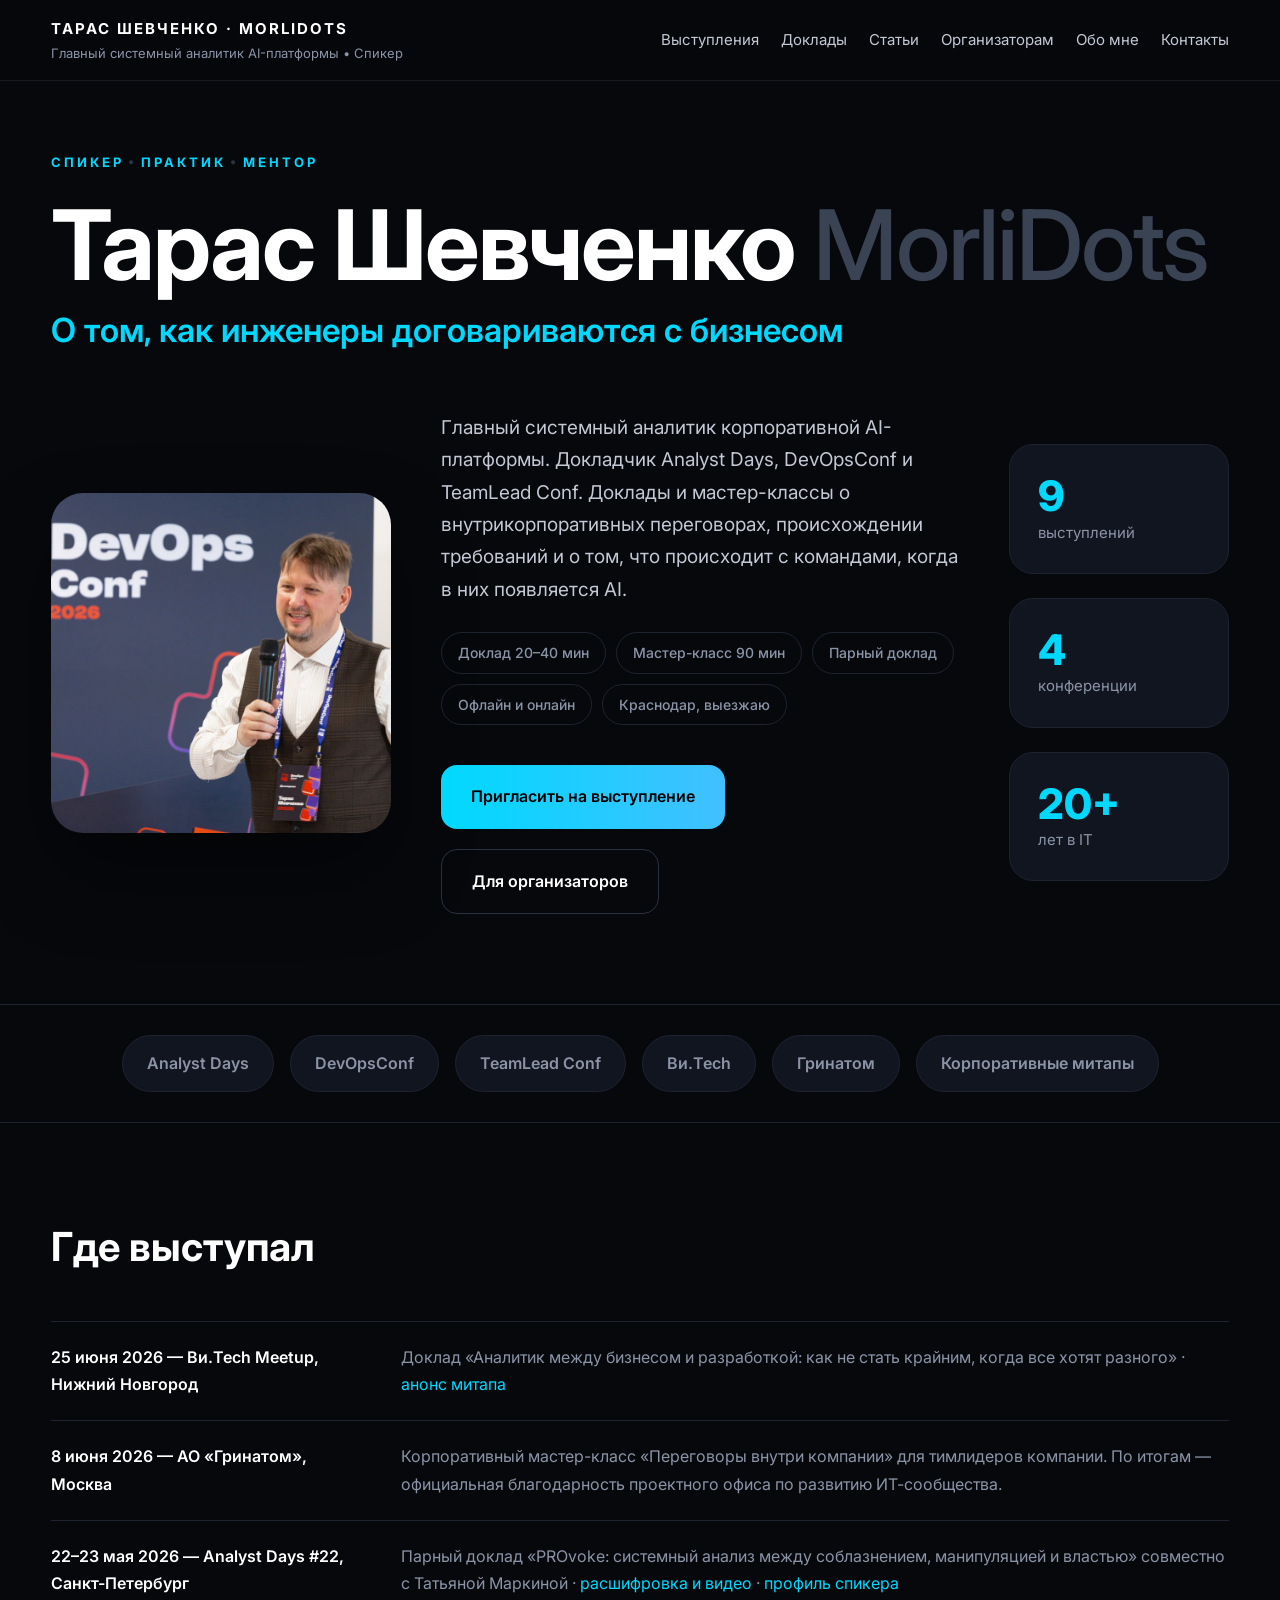
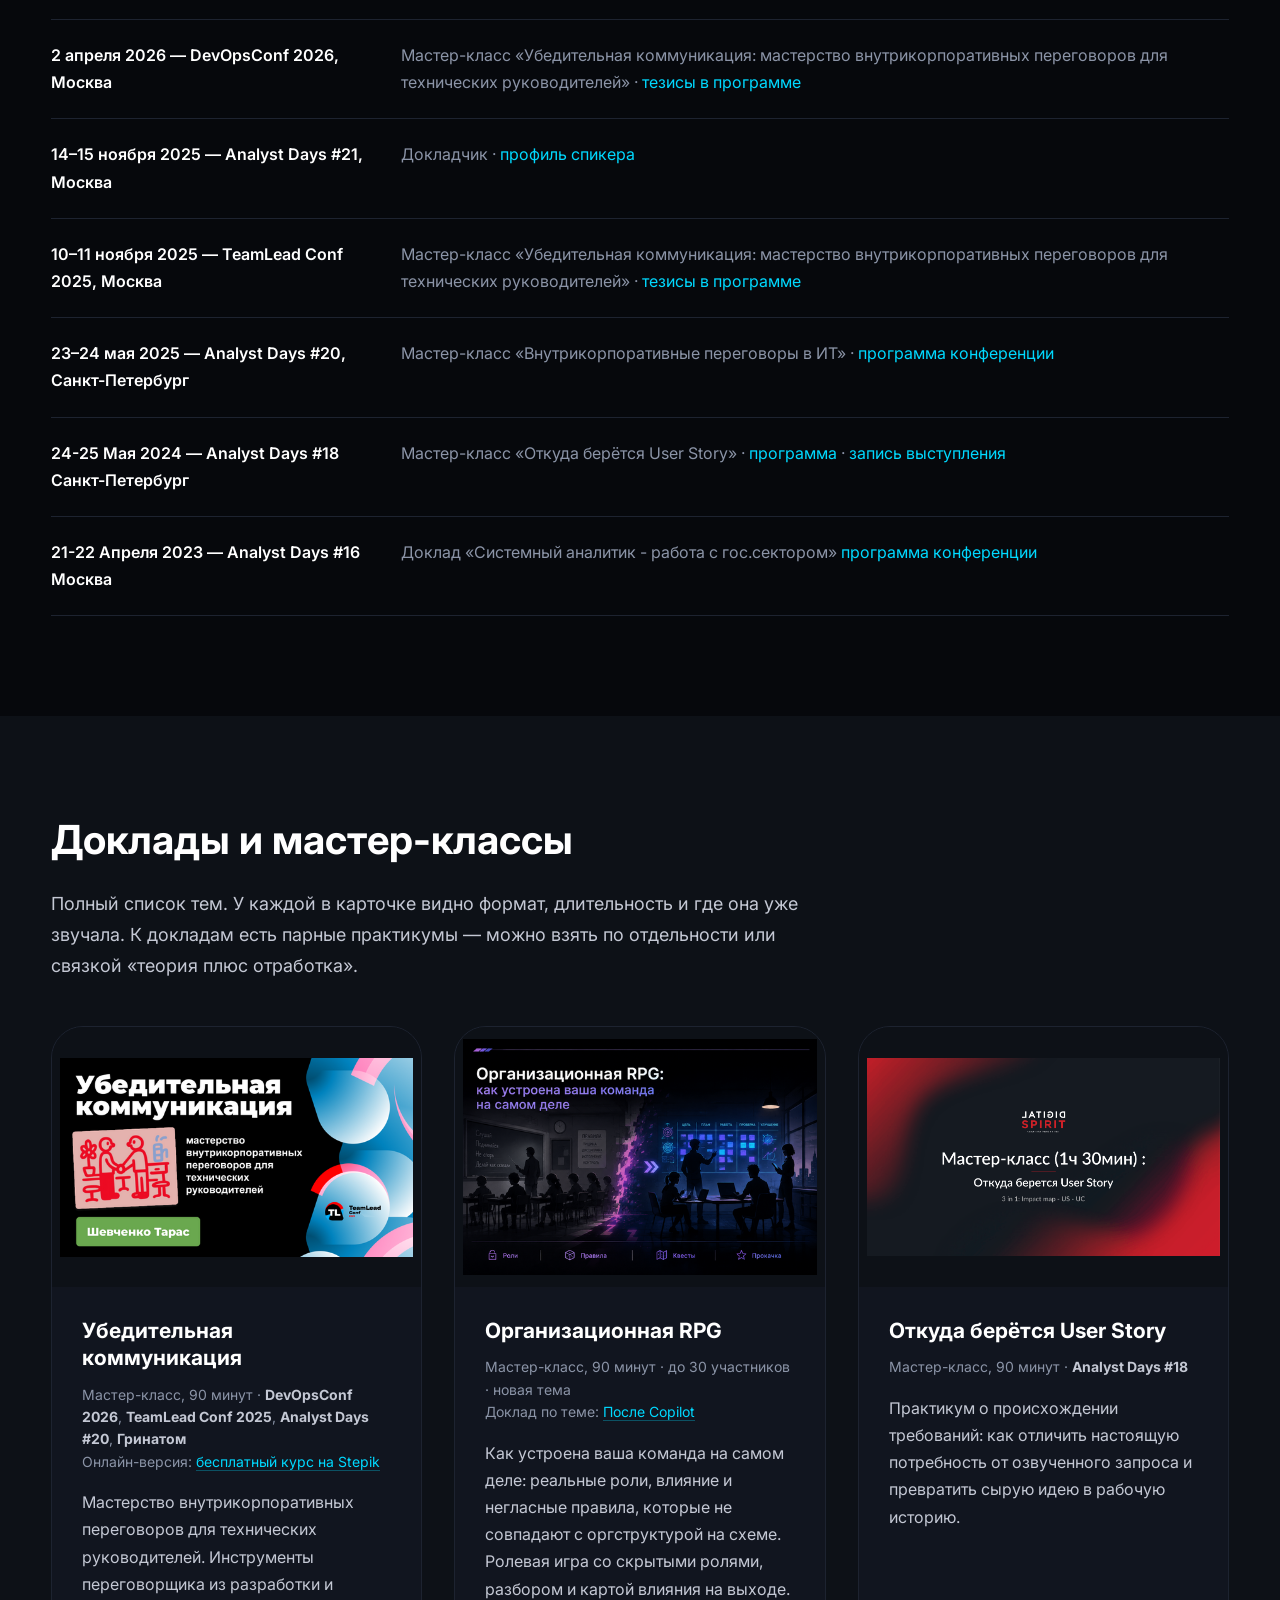
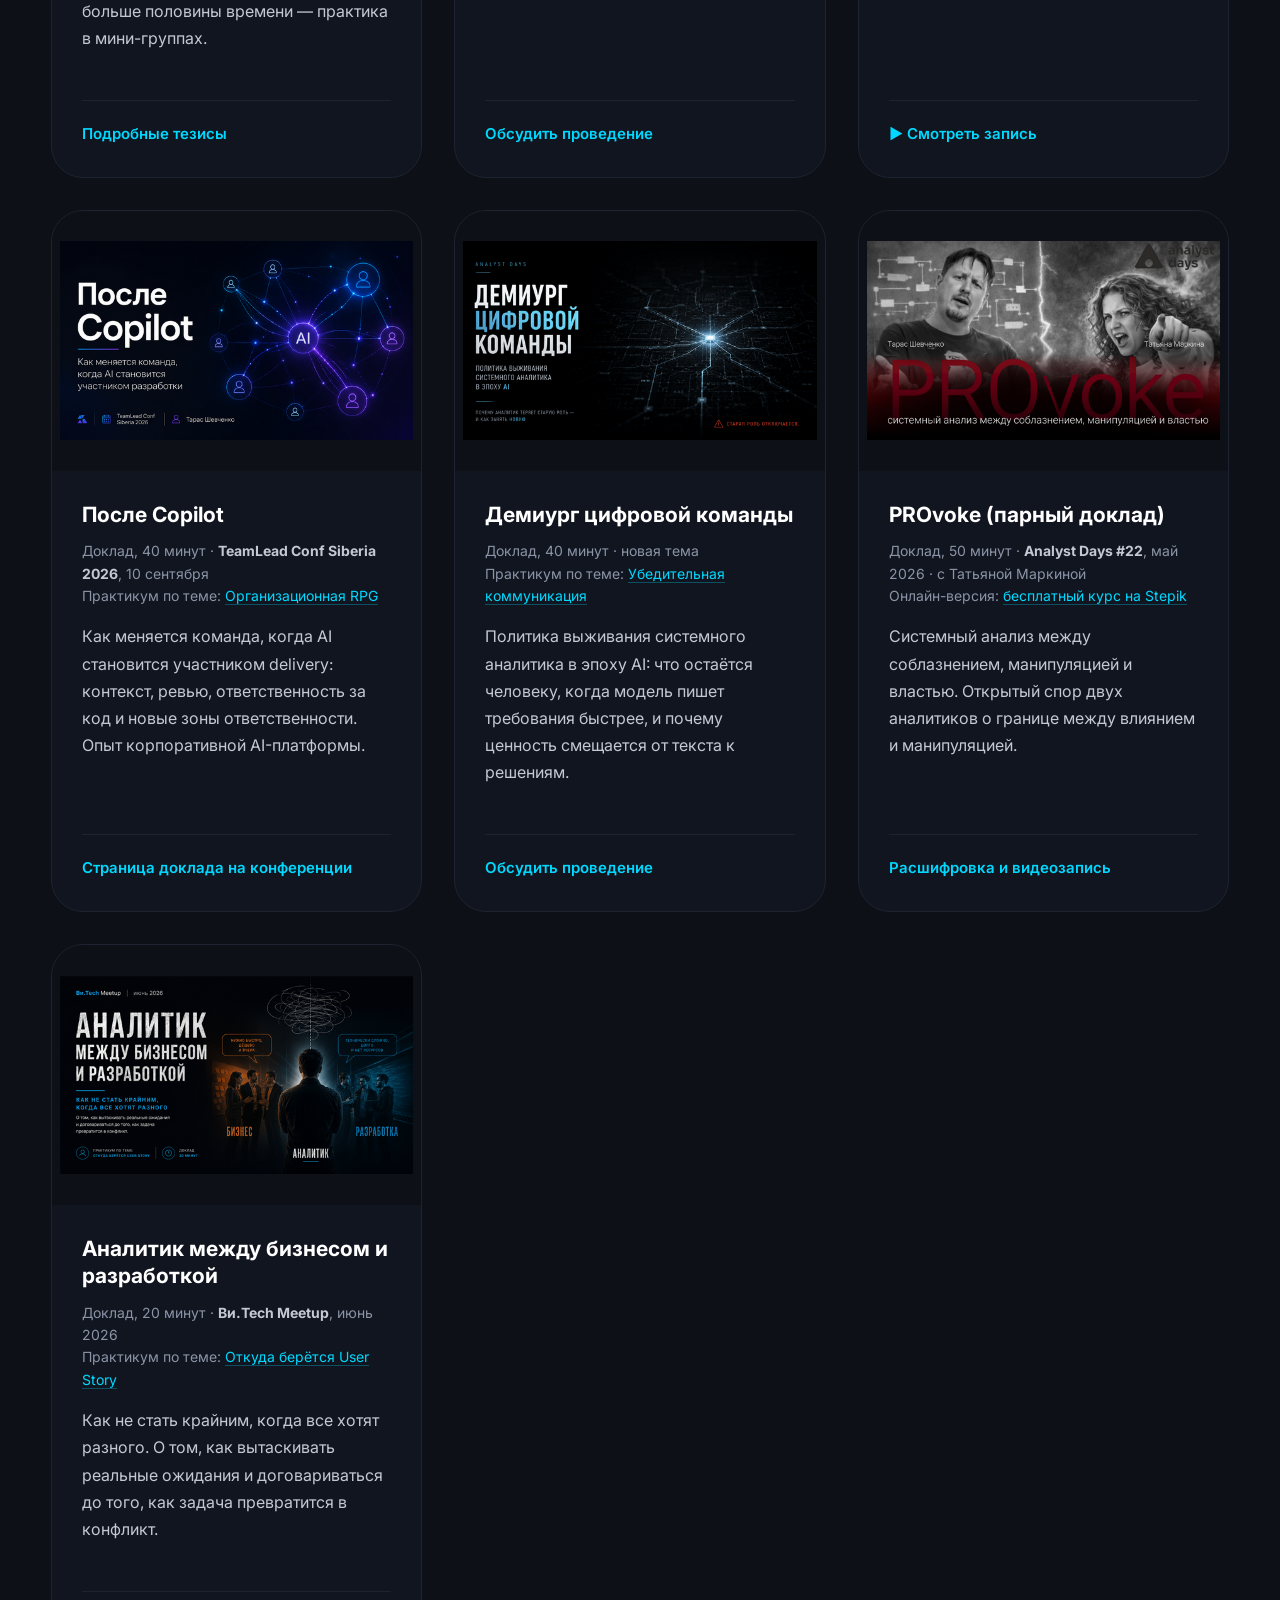
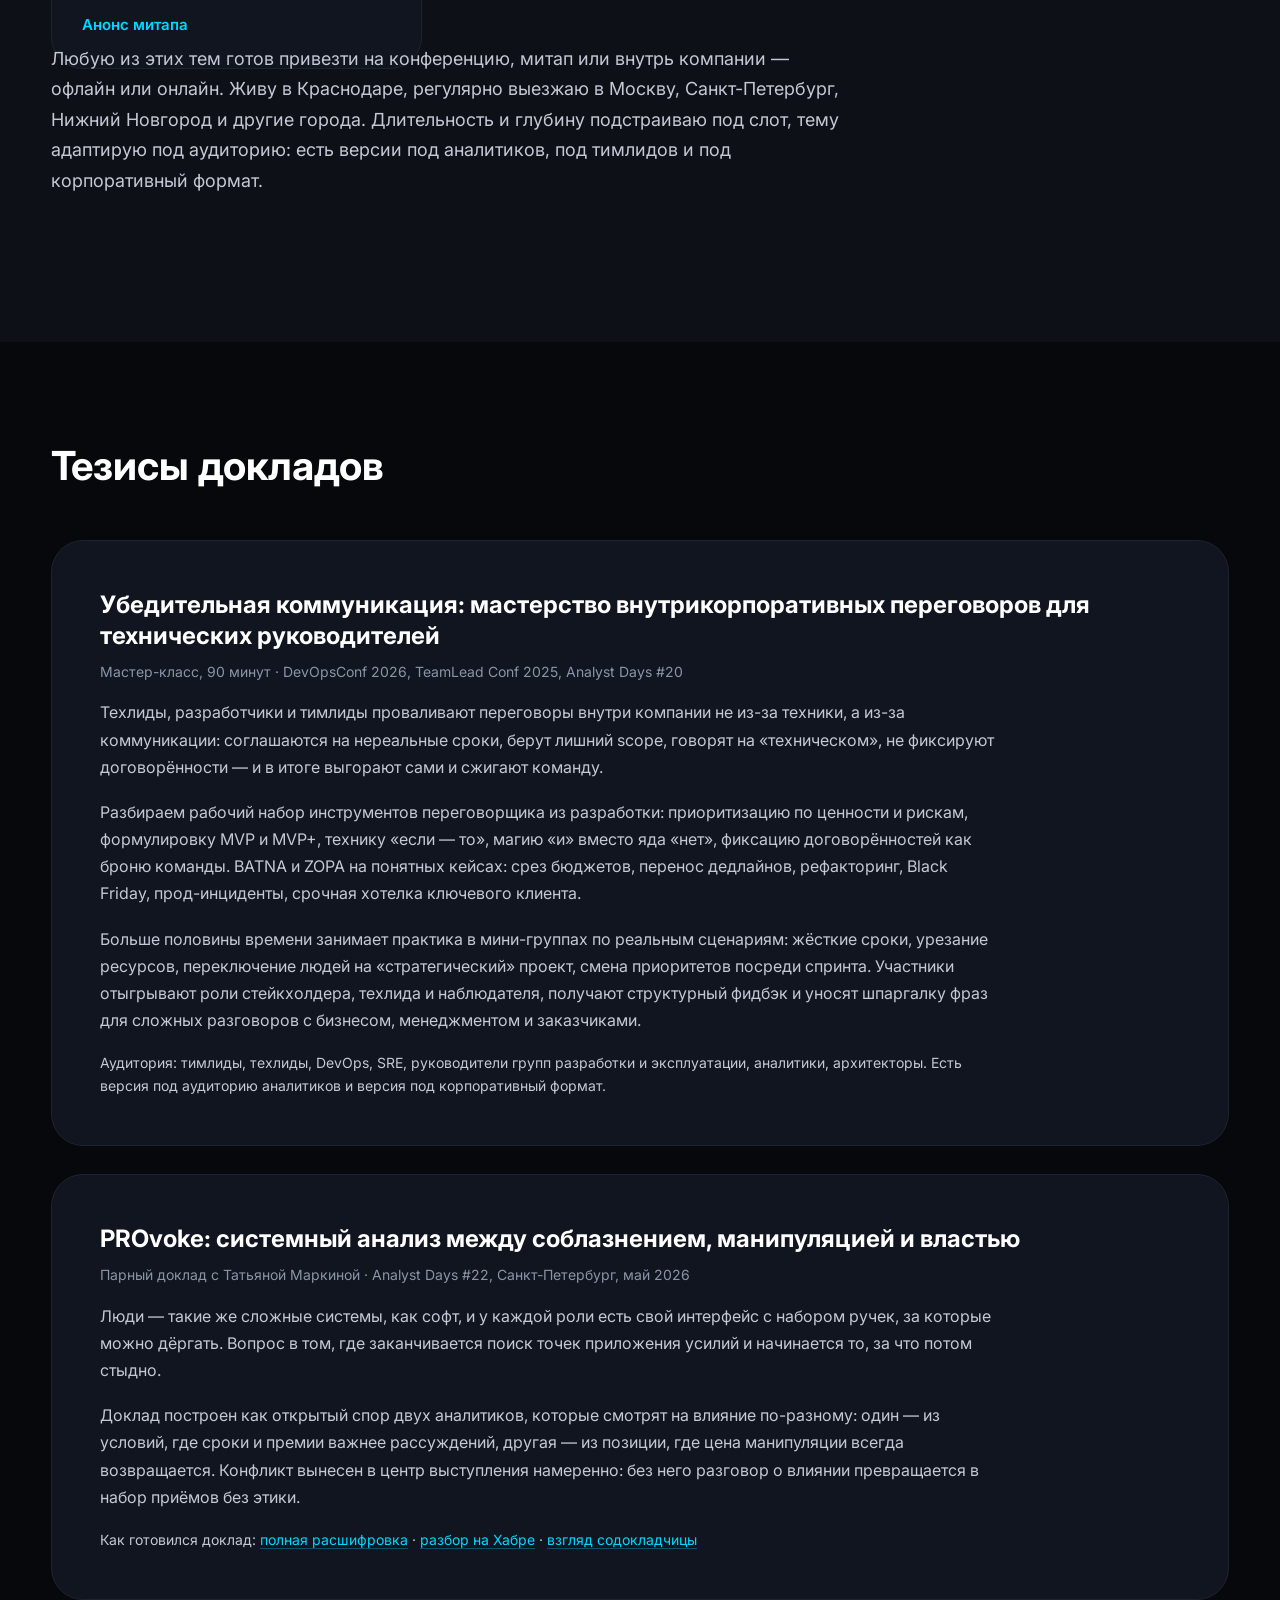
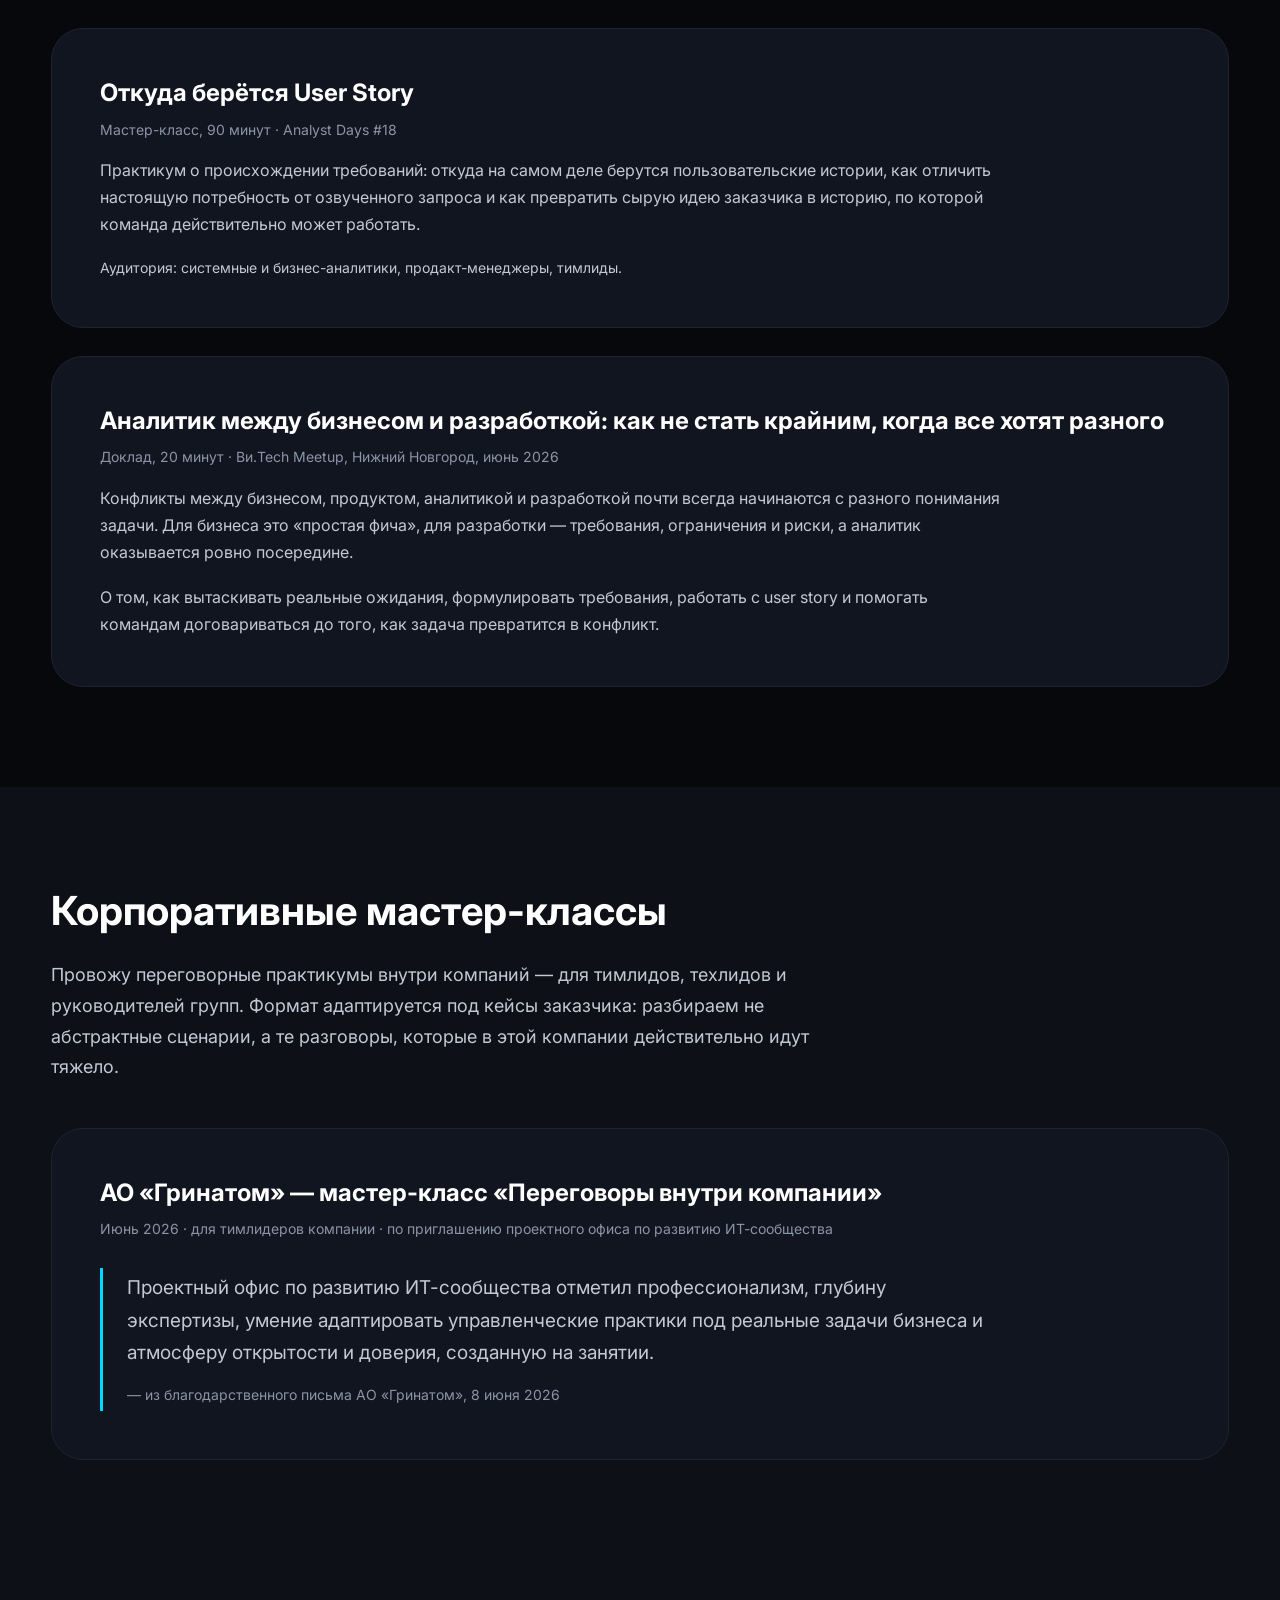
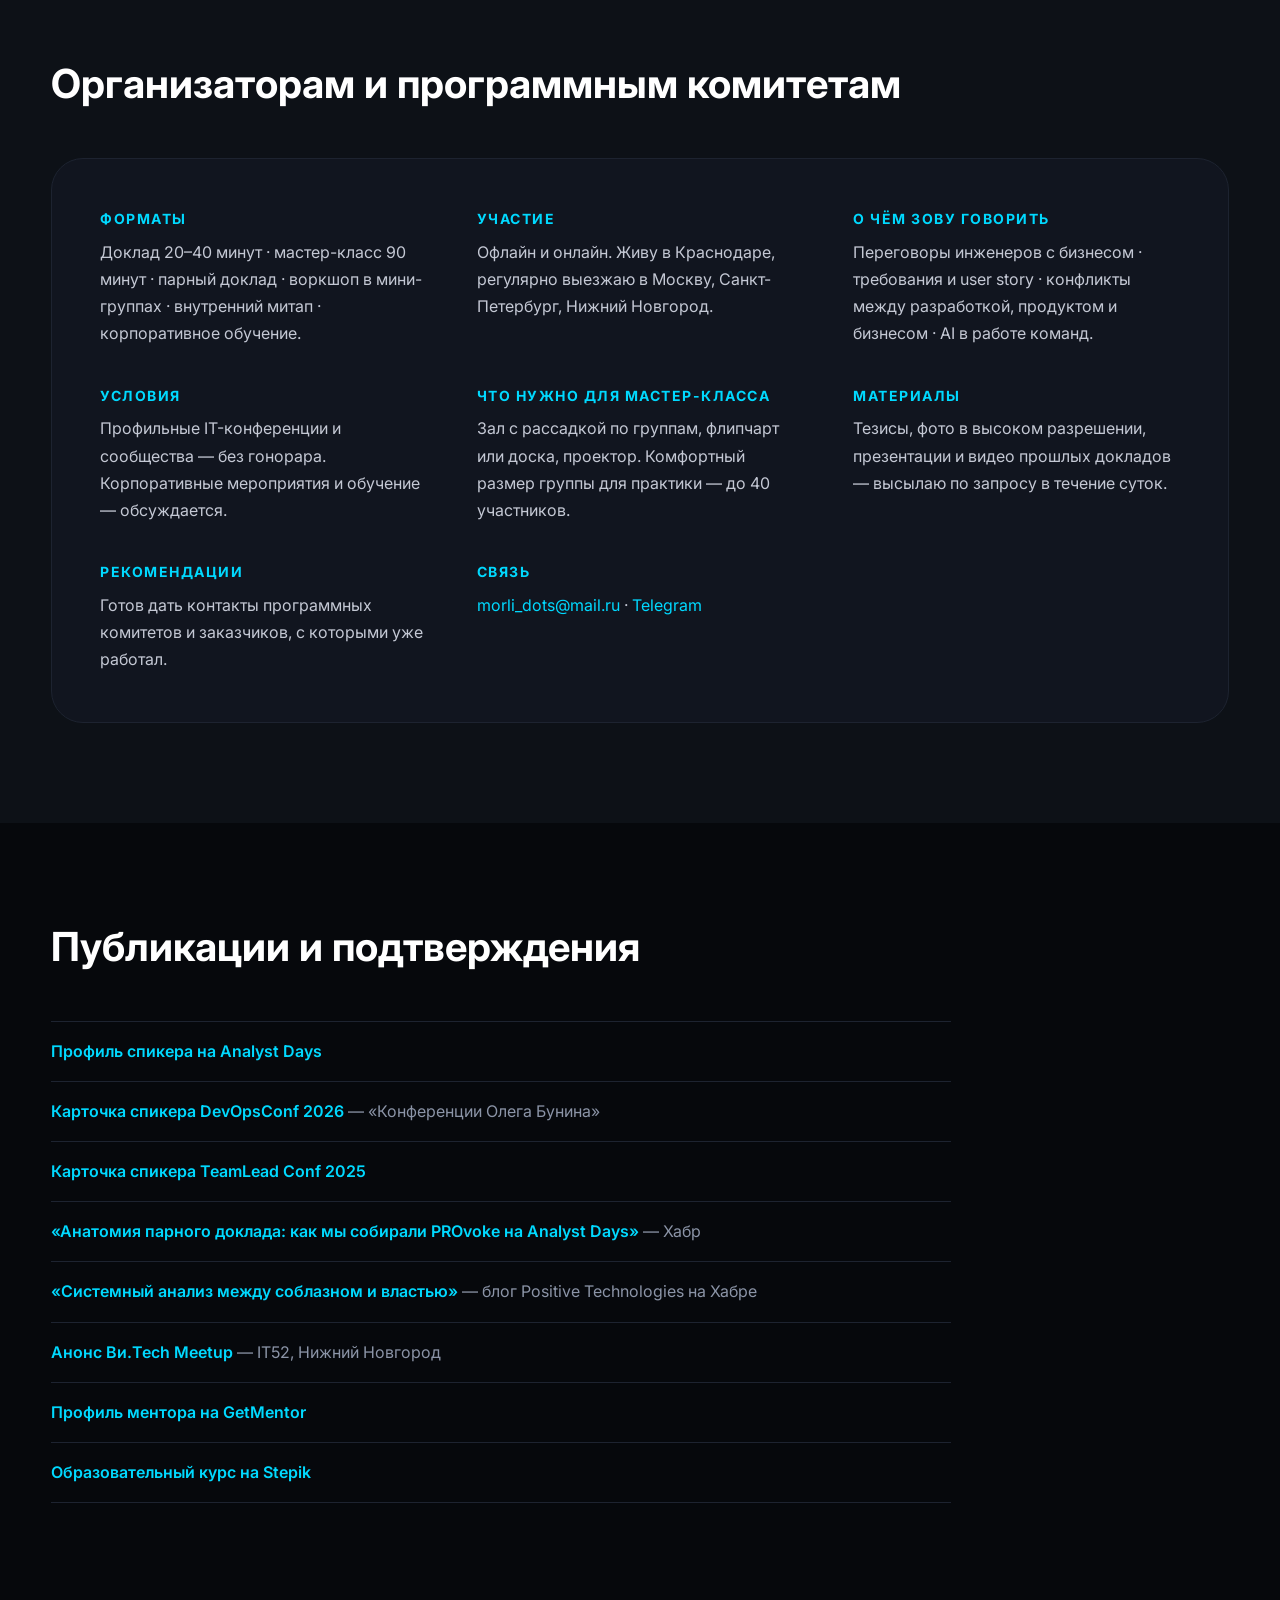
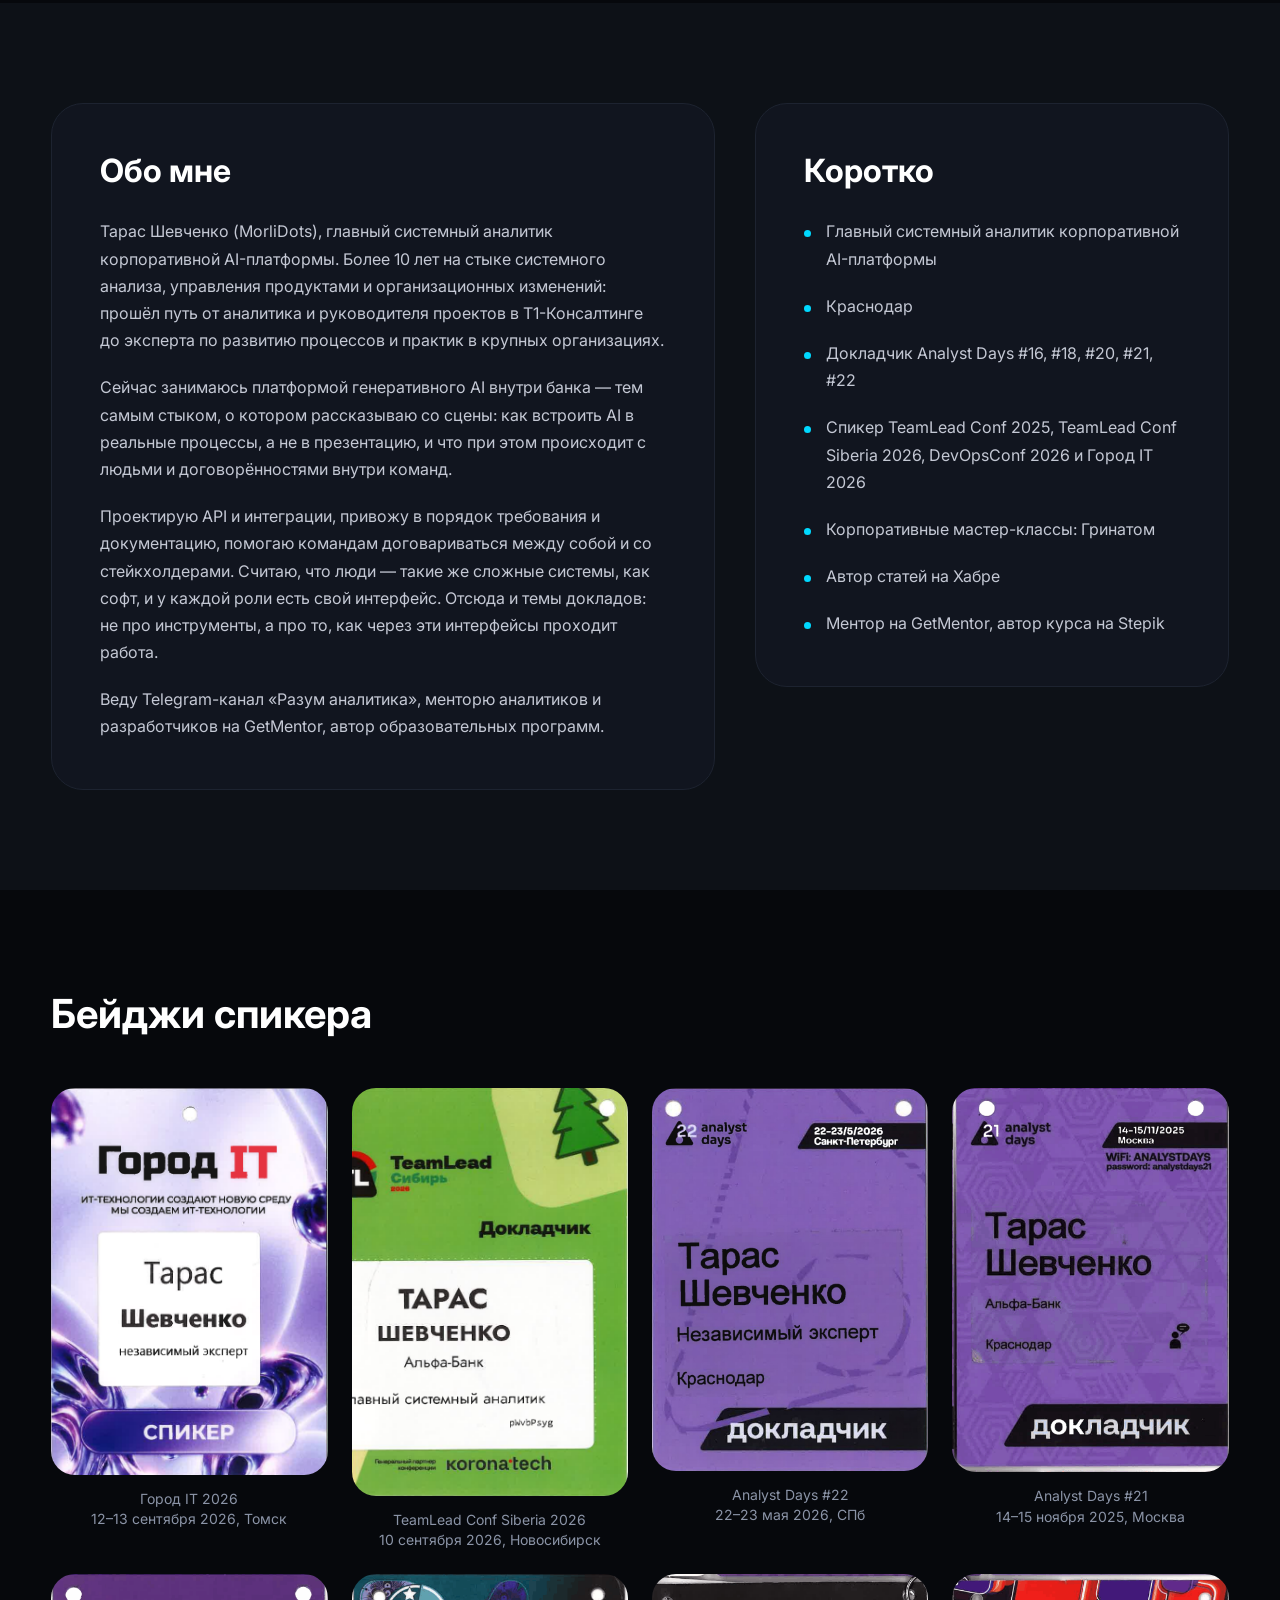
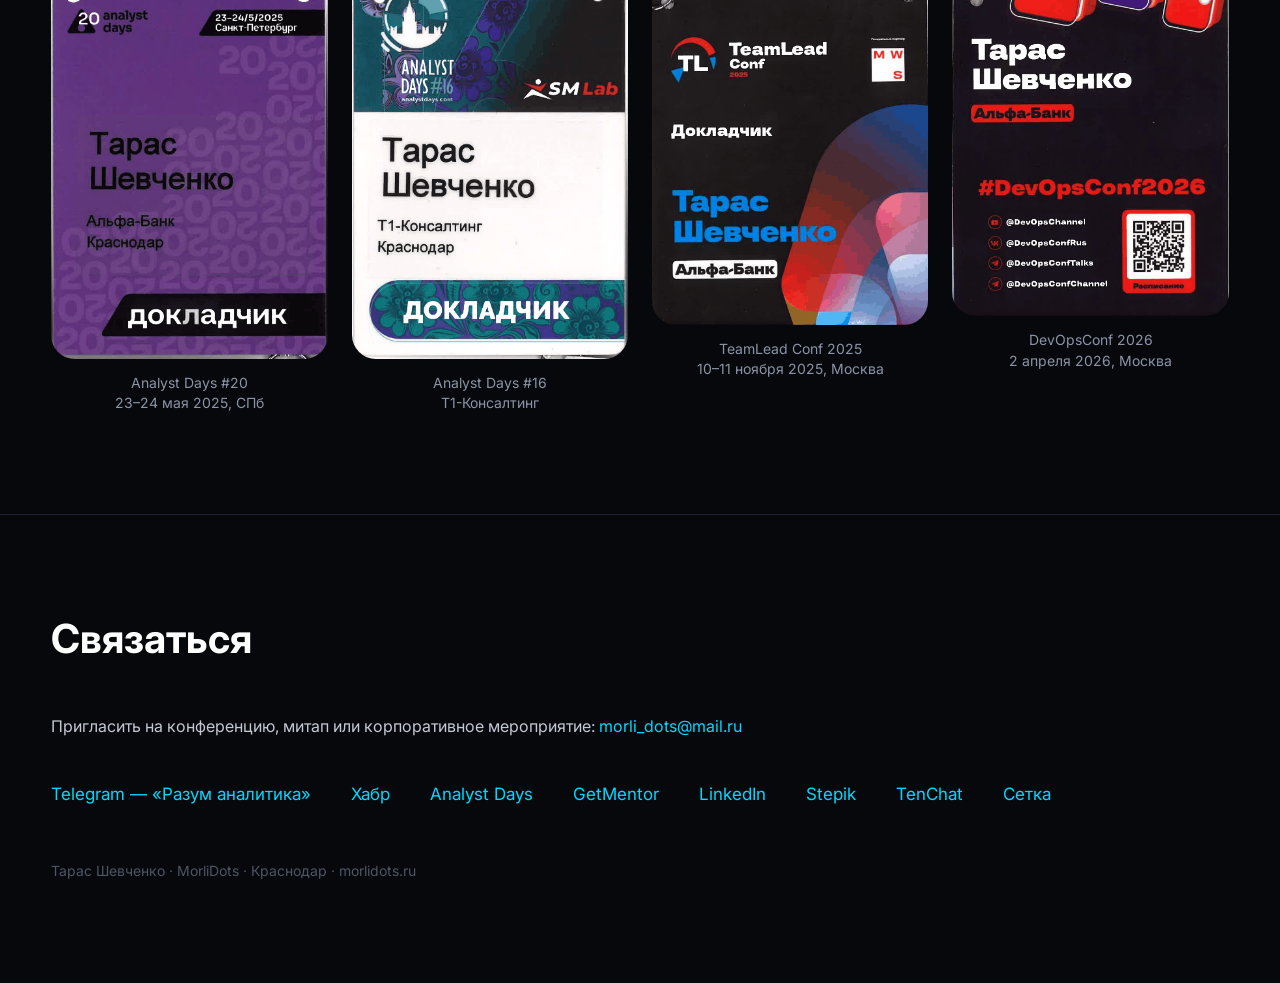
==== commit 29b32229: "Добавить бейджи Город IT 2026 и TeamLead Conf Siberia 2026 в секцию «Бейджи спикера»" ====
--- a/index.html
+++ b/index.html
@@ -733,7 +733,7 @@
         <li>Главный системный аналитик корпоративной AI-платформы</li>
         <li>Краснодар</li>
         <li>Докладчик Analyst Days #16, #18, #20, #21, #22</li>
-        <li>Спикер TeamLead Conf 2025 и DevOpsConf 2026</li>
+        <li>Спикер TeamLead Conf 2025, TeamLead Conf Siberia 2026, DevOpsConf 2026 и Город IT 2026</li>
         <li>Корпоративные мастер-классы: Гринатом</li>
         <li>Автор статей на Хабре</li>
         <li>Ментор на GetMentor, автор курса на Stepik</li>
@@ -750,6 +750,14 @@
     <h2>Бейджи спикера</h2>
 
     <div class="badges">
+      <figure>
+        <img src="./images/badge8.png" alt="Бейдж докладчика Город IT 2026, Томск, сентябрь 2026">
+        <figcaption>Город IT 2026<br>12–13 сентября 2026, Томск</figcaption>
+      </figure>
+      <figure>
+        <img src="./images/badge6.png" alt="Бейдж докладчика TeamLead Conf Siberia 2026, Новосибирск, сентябрь 2026">
+        <figcaption>TeamLead Conf Siberia 2026<br>10 сентября 2026, Новосибирск</figcaption>
+      </figure>
       <figure>
         <img src="./images/badge7.jpg" alt="Бейдж докладчика Analyst Days #22, Санкт-Петербург, май 2026">
         <figcaption>Analyst Days #22<br>22–23 мая 2026, СПб</figcaption>
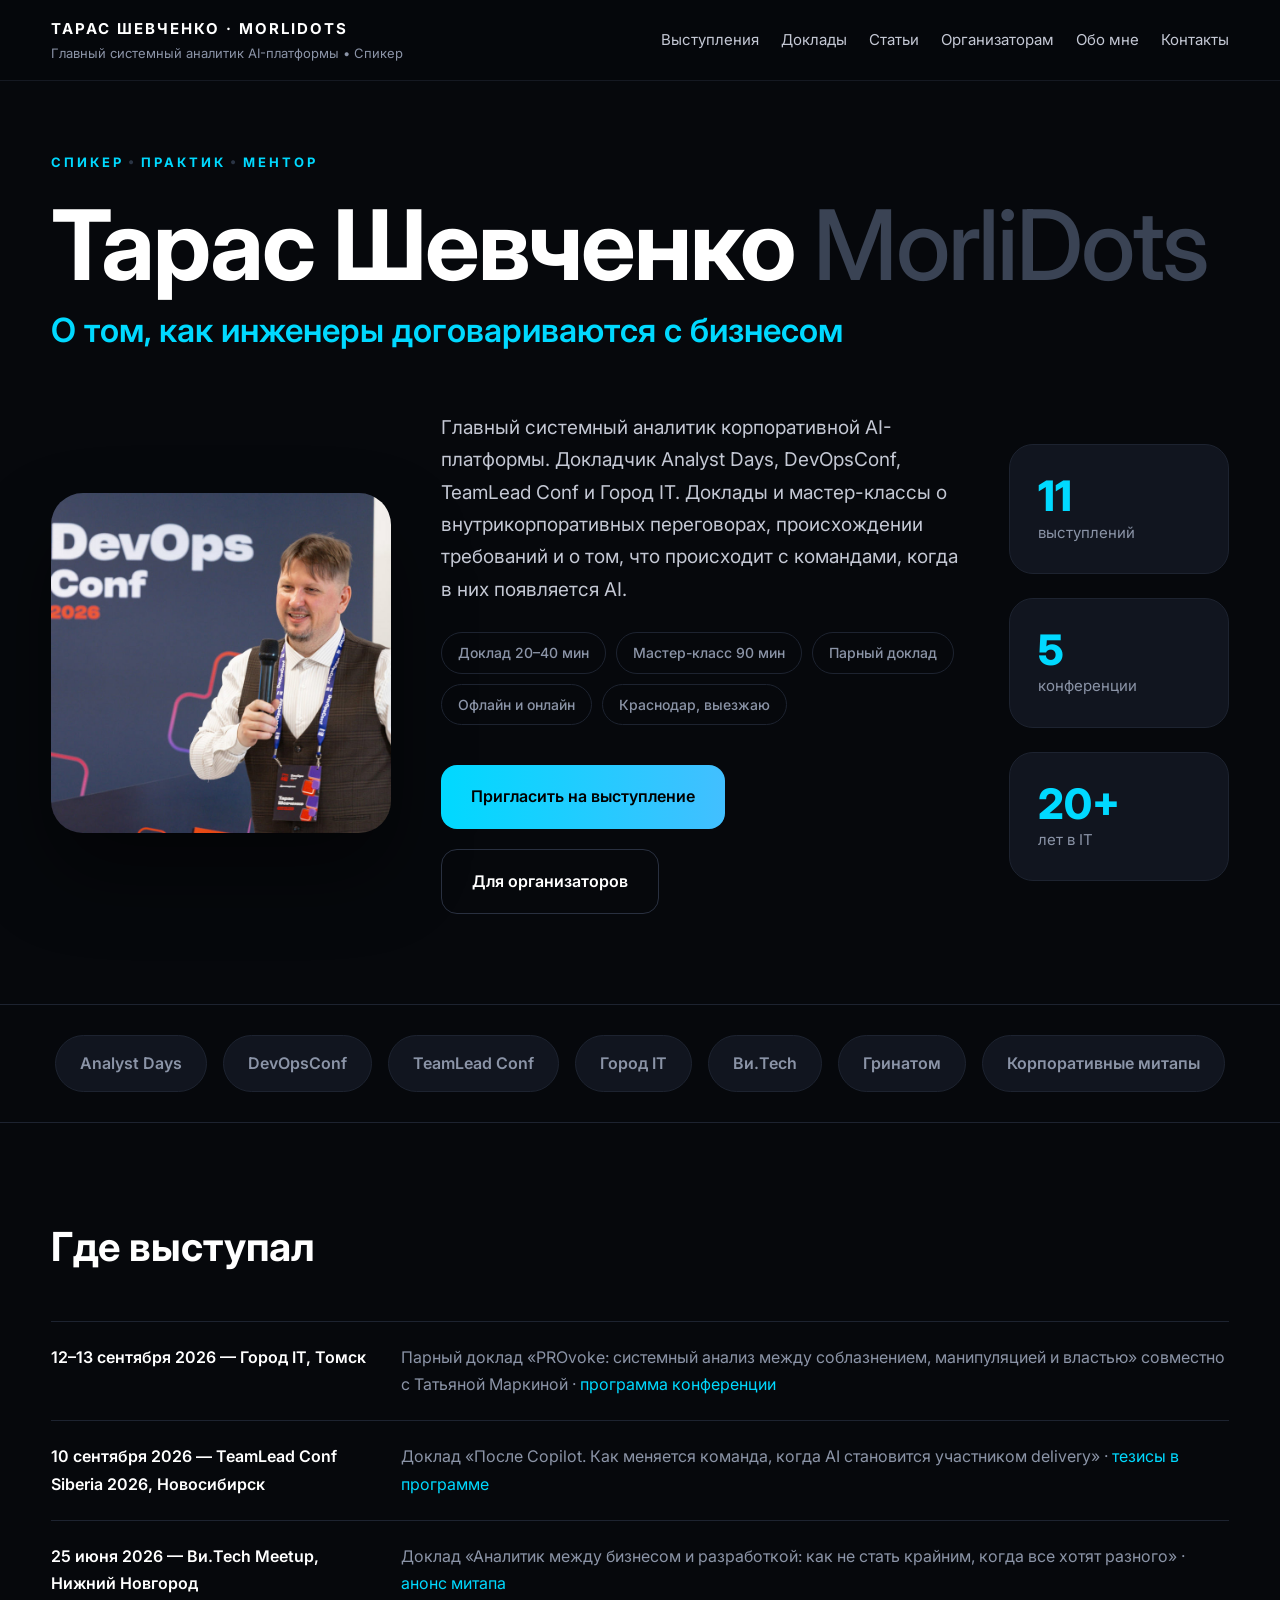
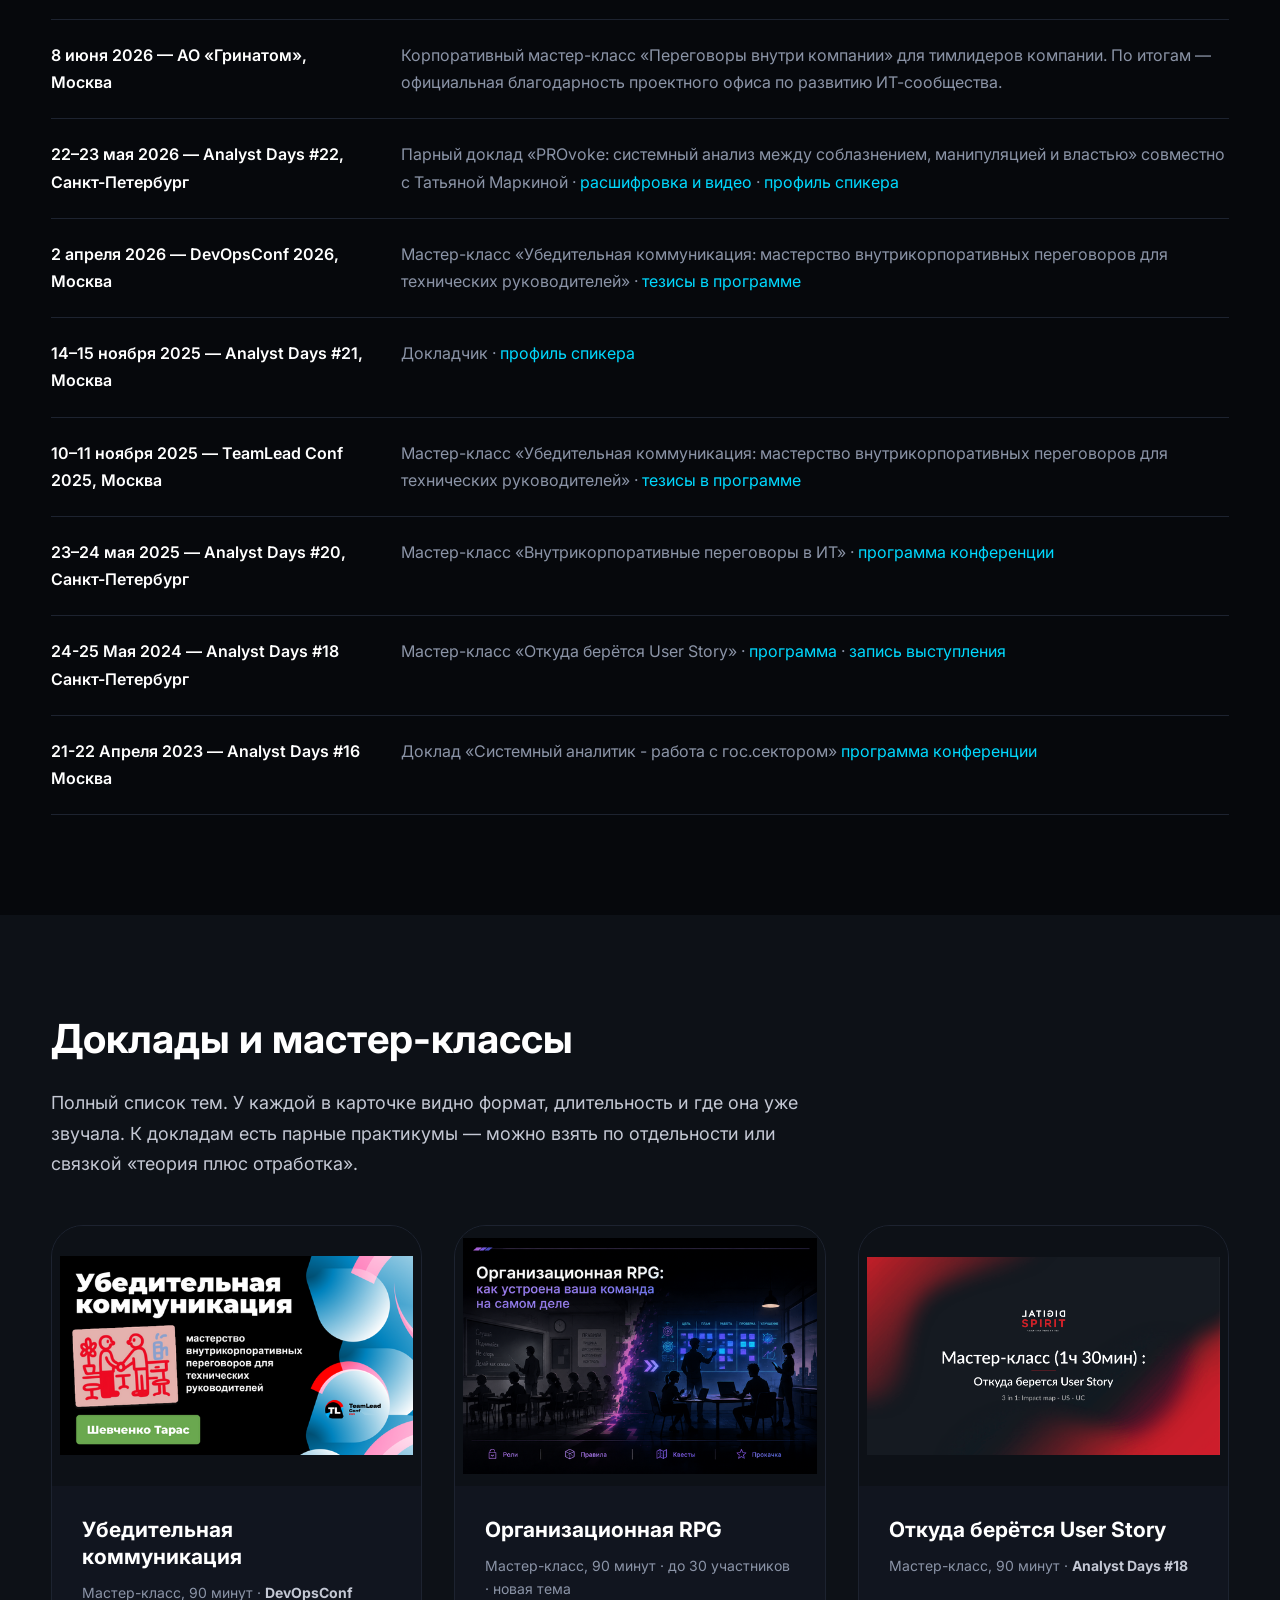
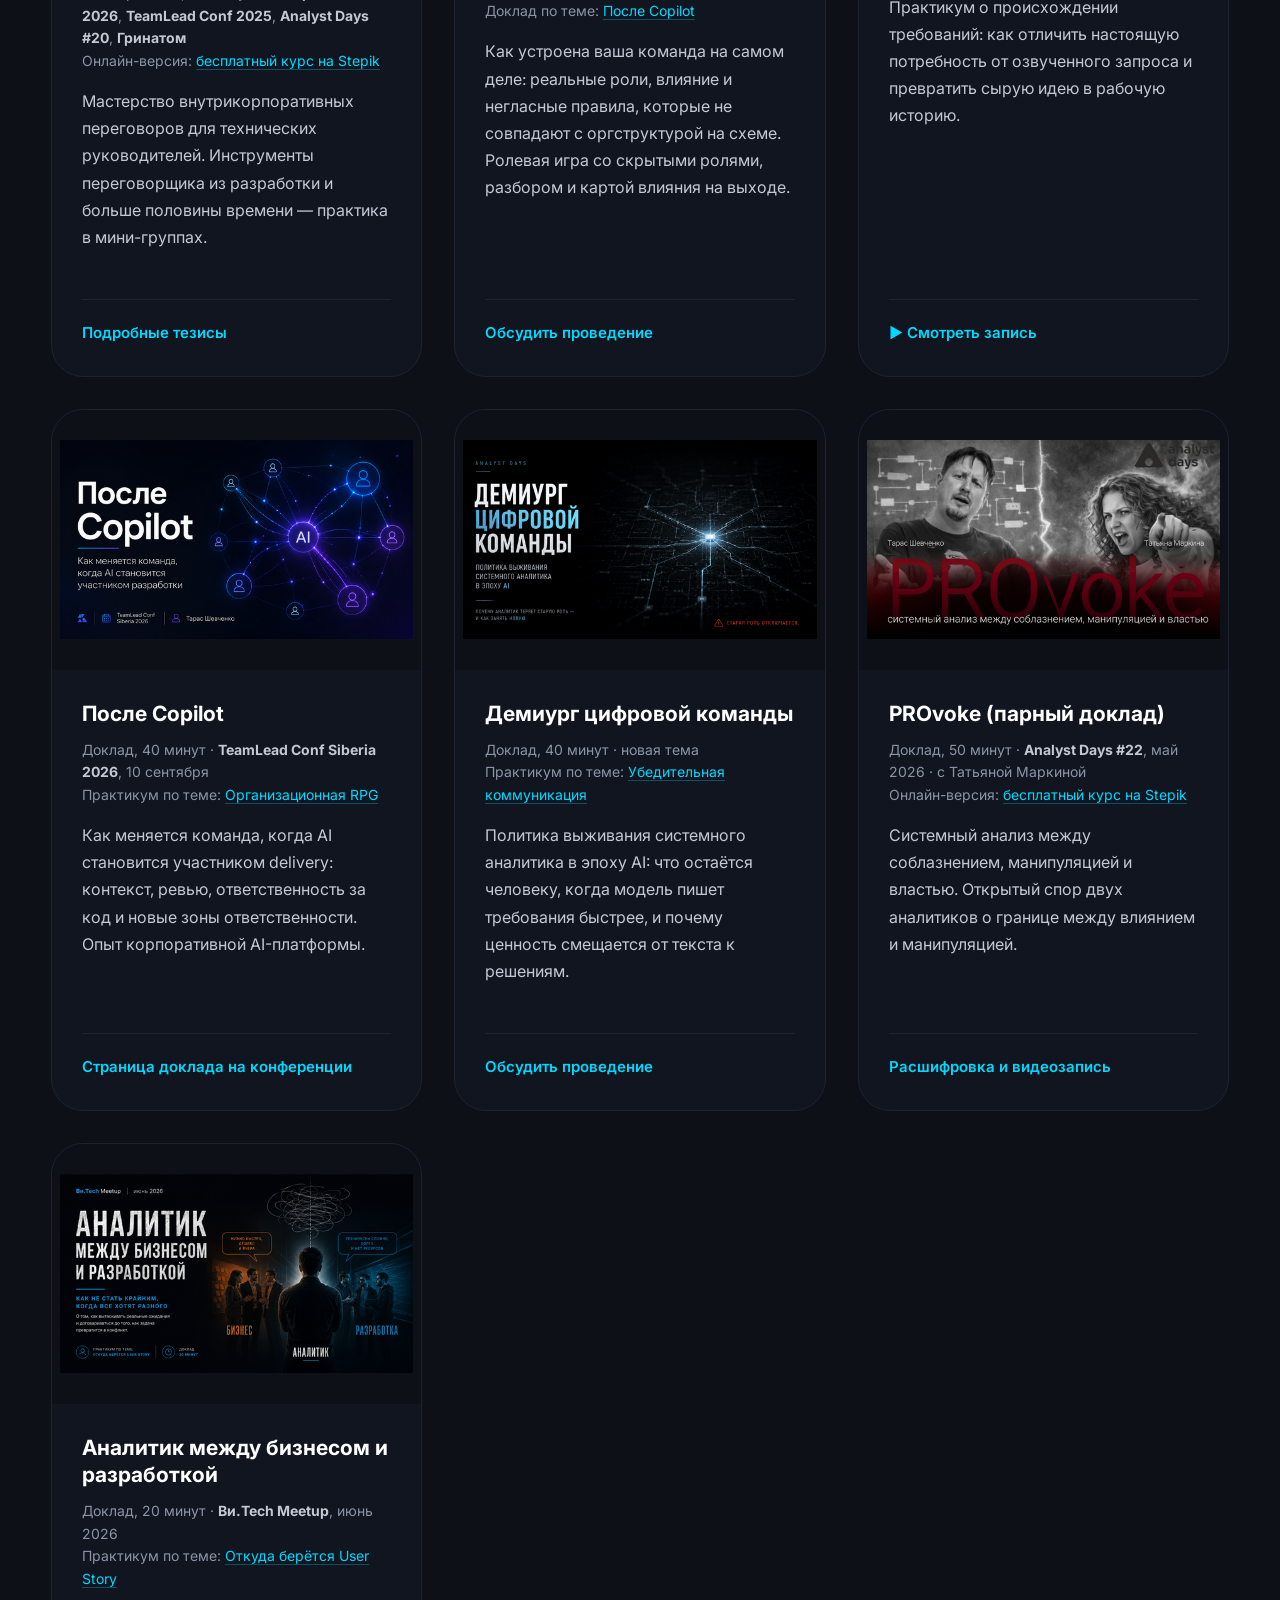
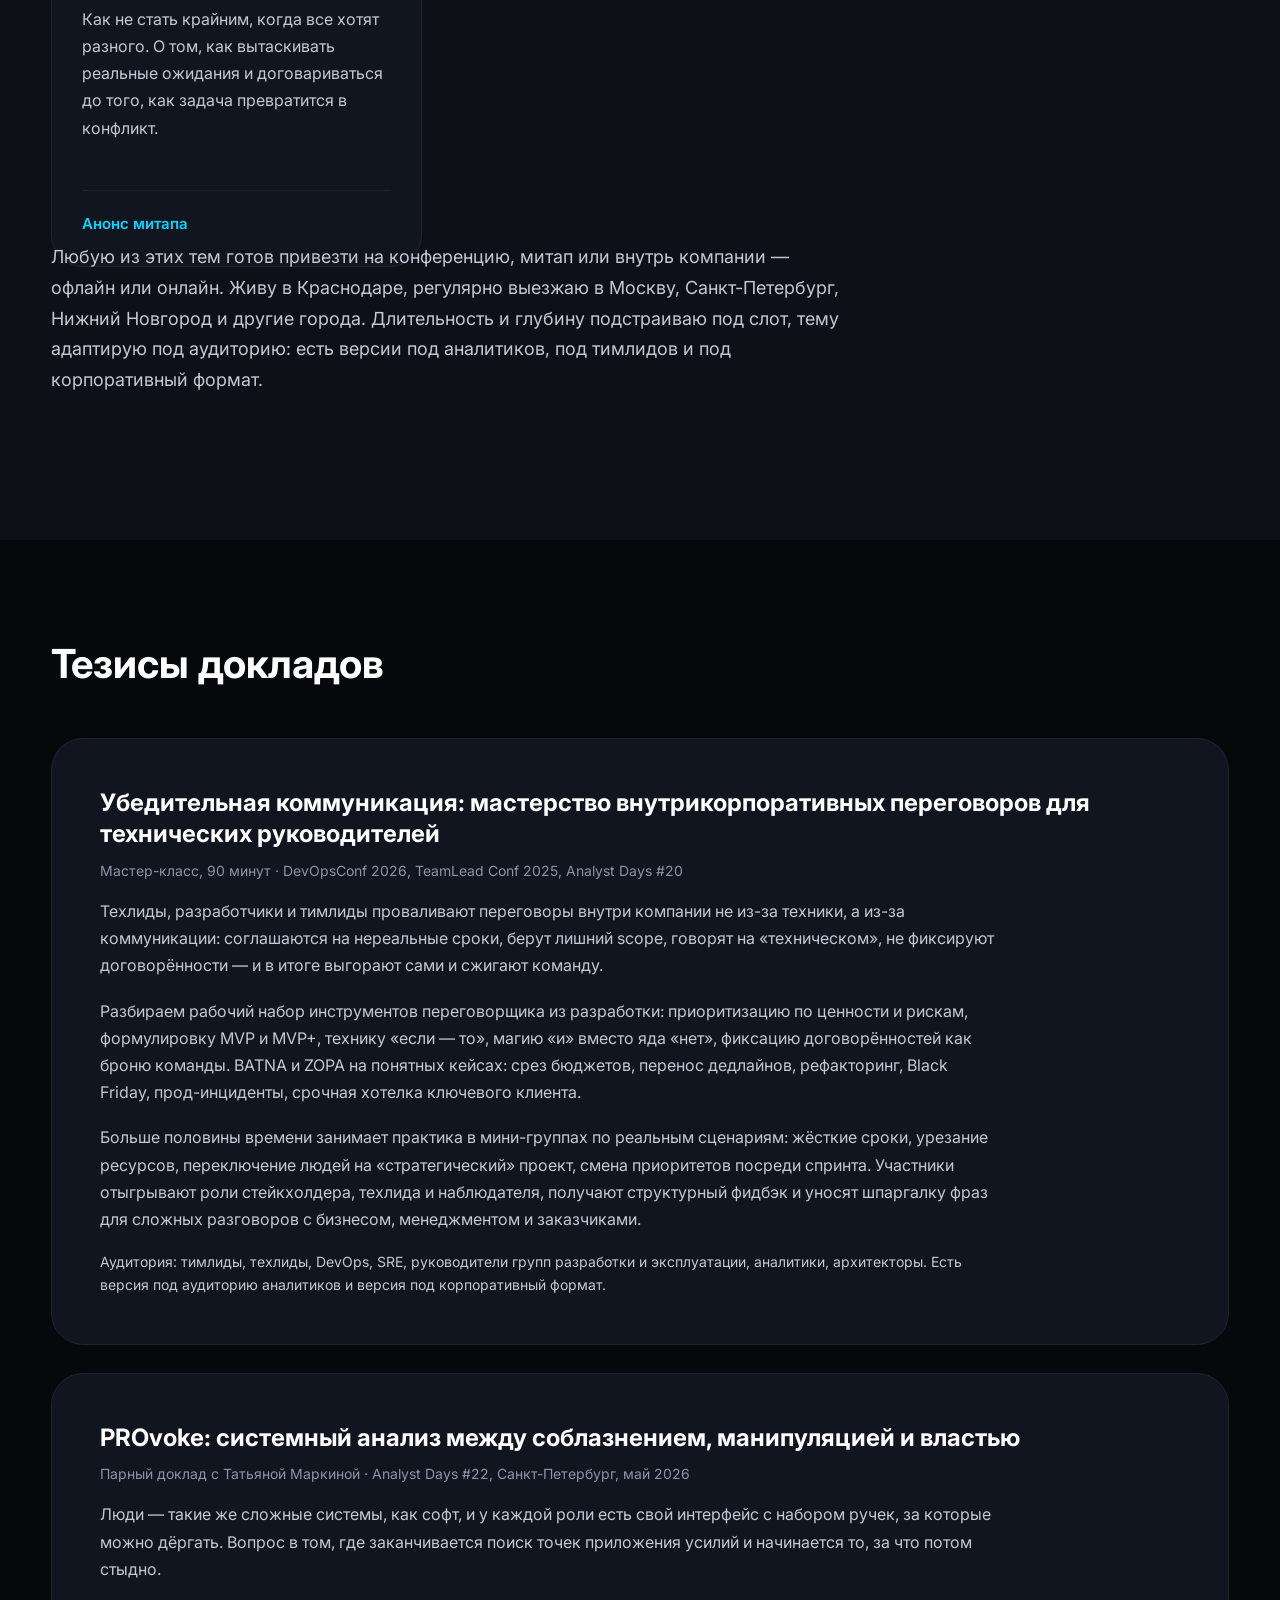
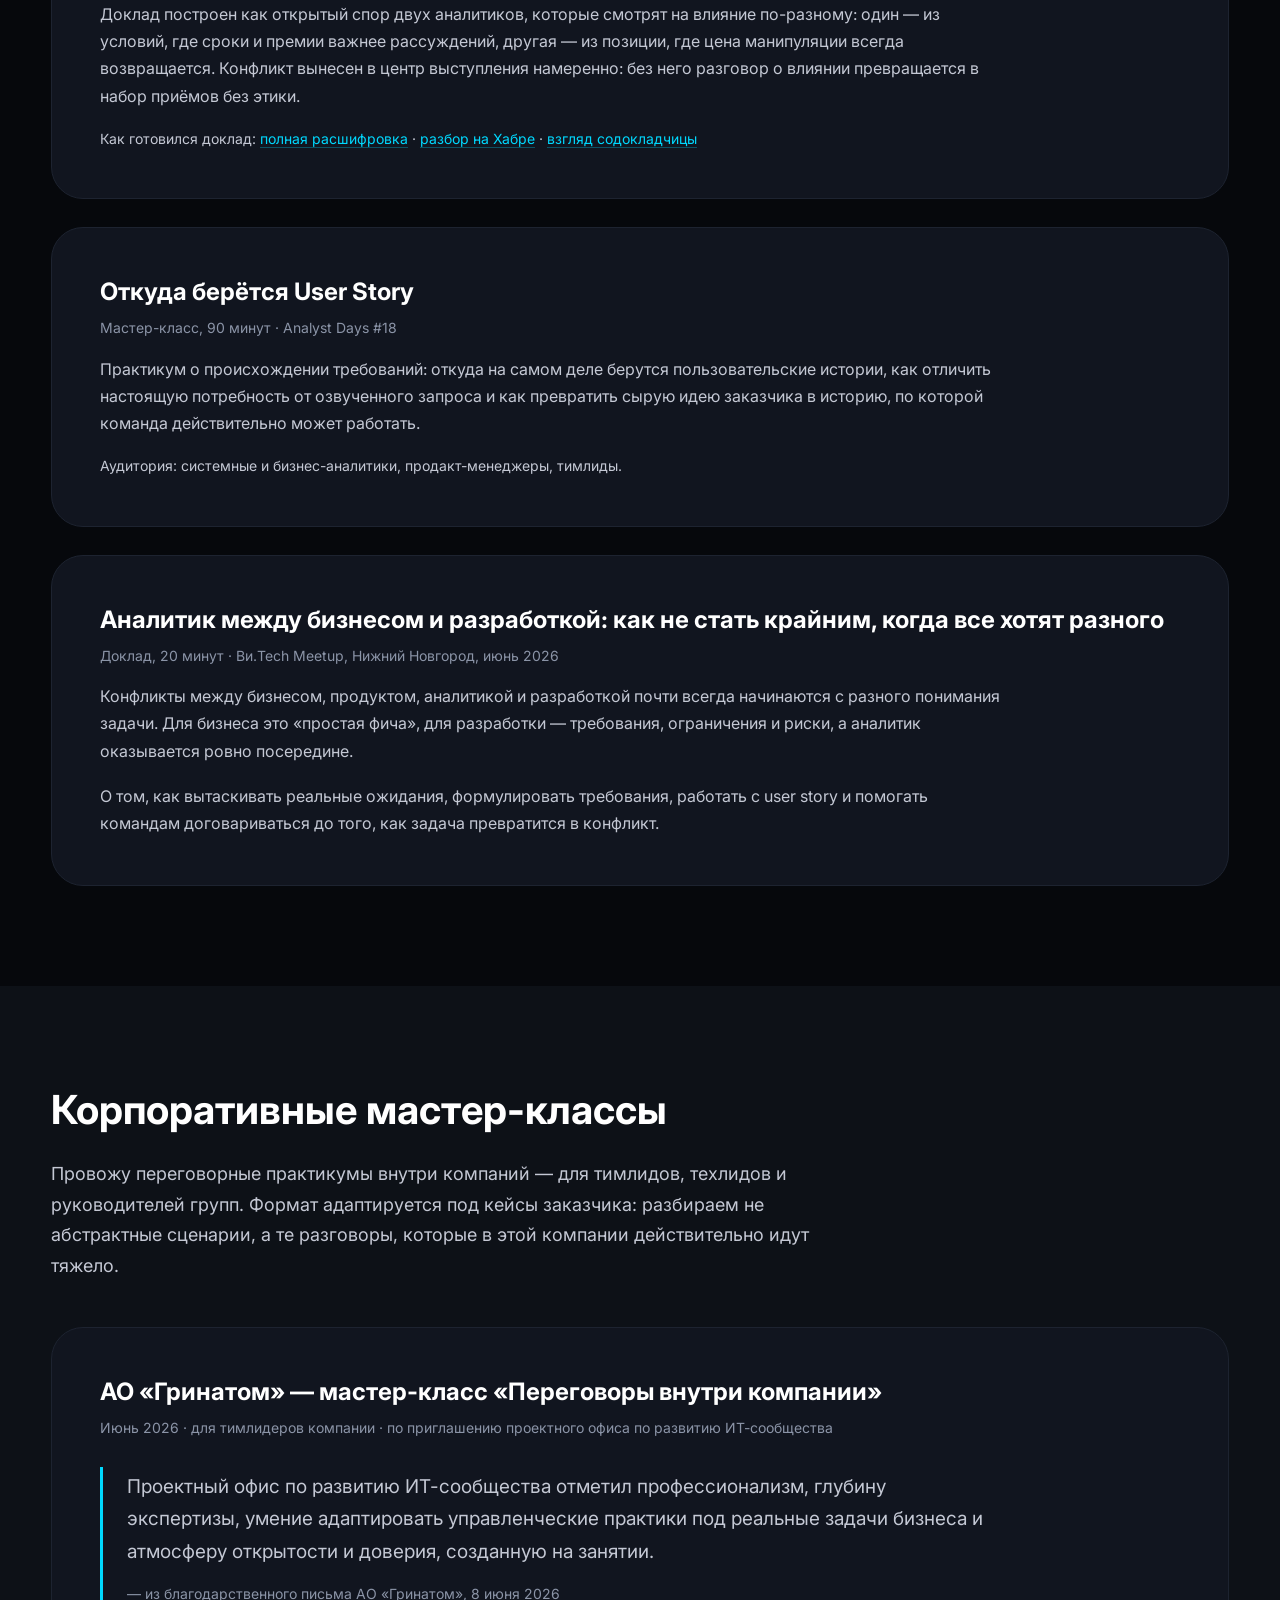
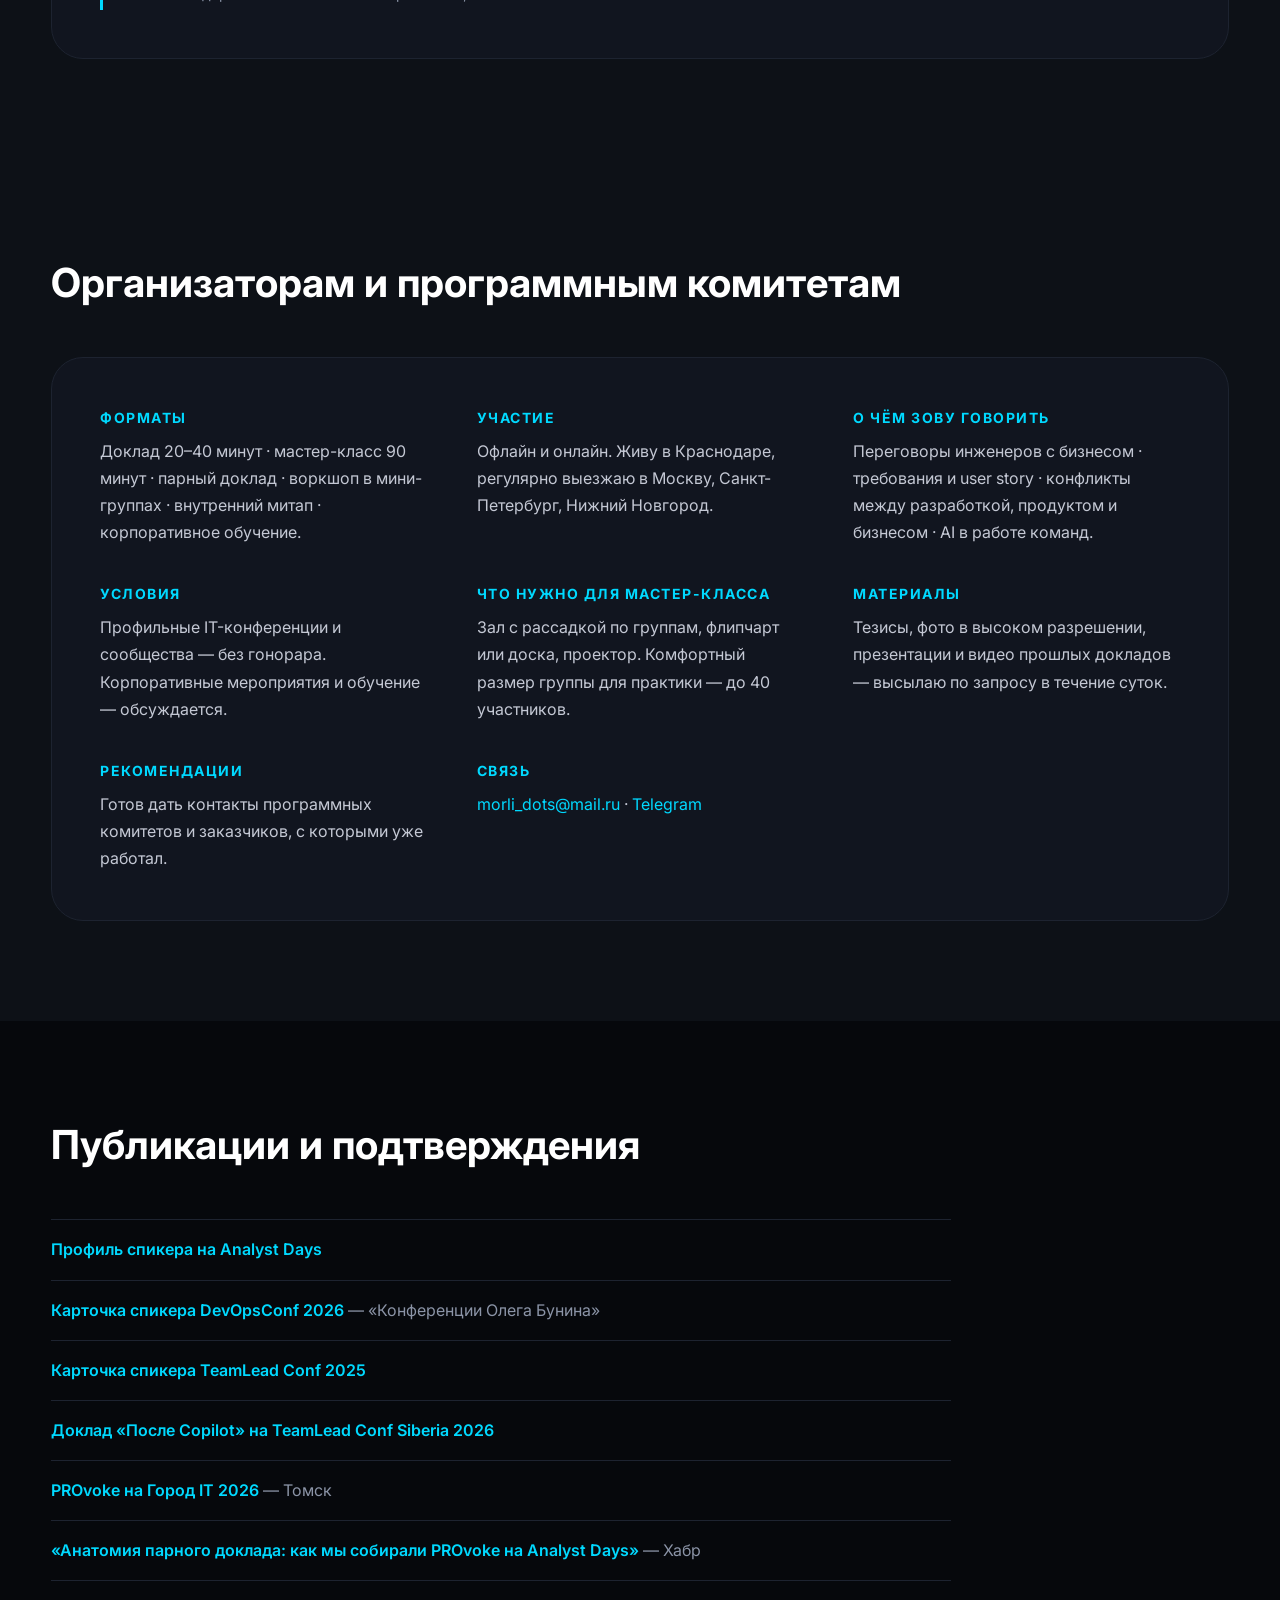
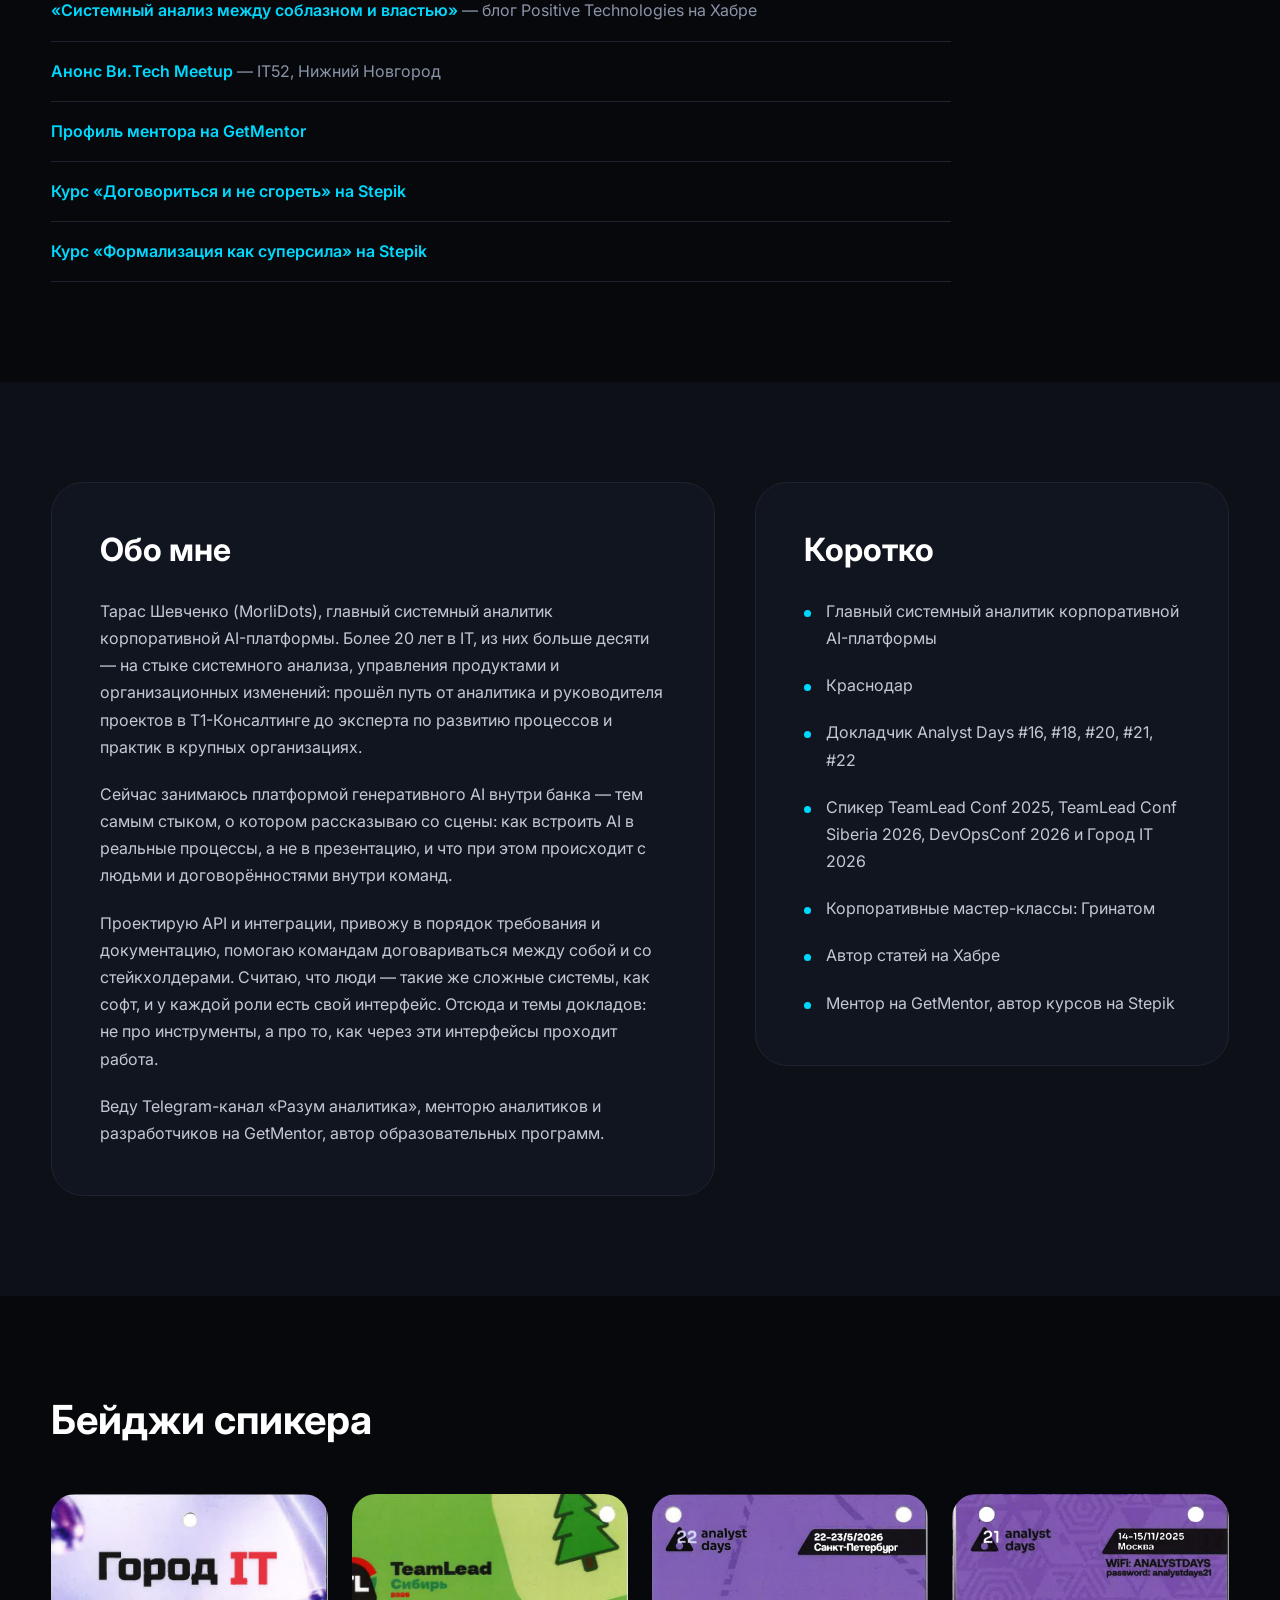
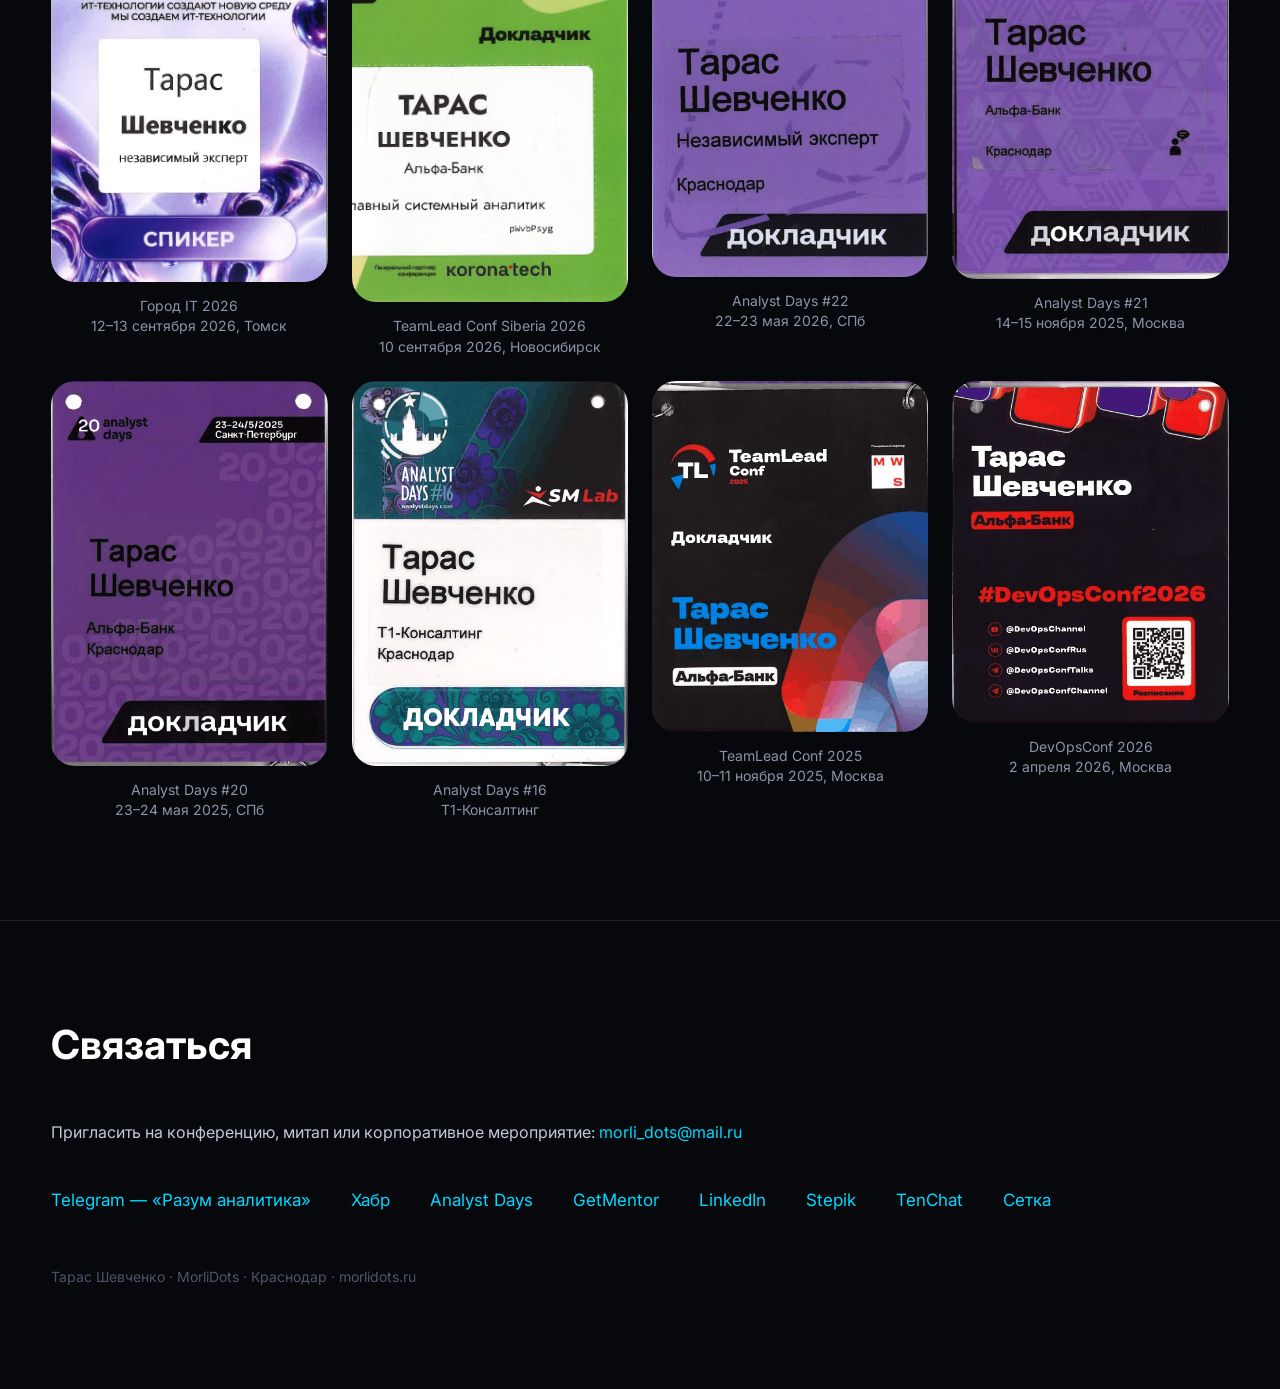
==== commit 806ed500: "Добавить Город IT 2026 и TeamLead Conf Siberia 2026, курсы Stepik, обновить счётчики и биографию" ====
--- a/index.html
+++ b/index.html
@@ -29,14 +29,20 @@
     "@type": "Person",
     "@id": "https://morlidots.ru/#person",
     "name": "Тарас Шевченко",
-    "alternateName": ["MorliDots", "Taras Shevchenko"],
+    "alternateName": [
+      "MorliDots",
+      "Taras Shevchenko"
+    ],
     "jobTitle": "Главный системный аналитик корпоративной AI-платформы",
     "url": "https://morlidots.ru/",
     "mainEntityOfPage": "https://morlidots.ru/",
     "image": "https://morlidots.ru/images/avatar.png",
     "email": "morli_dots@mail.ru",
-    "homeLocation": { "@type": "Place", "name": "Краснодар, Россия" },
-    "description": "Спикер и системный аналитик. Выступает о внутрикорпоративных переговорах для технических руководителей, происхождении требований и изменении инженерных команд под влиянием AI. Докладчик Analyst Days, DevOpsConf, TeamLead Conf.",
+    "homeLocation": {
+      "@type": "Place",
+      "name": "Краснодар, Россия"
+    },
+    "description": "Спикер и системный аналитик. Выступает о внутрикорпоративных переговорах для технических руководителей, происхождении требований и изменении инженерных команд под влиянием AI. Докладчик Analyst Days, DevOpsConf, TeamLead Conf, Город IT.",
     "knowsAbout": [
       "внутрикорпоративные переговоры в IT",
       "коммуникация инженеров с бизнесом",
@@ -49,20 +55,41 @@
     "performerIn": [
       {
         "@type": "Event",
+        "name": "Город IT 2026 — PROvoke",
+        "startDate": "2026-09-12",
+        "eventStatus": "https://schema.org/EventScheduled",
+        "eventAttendanceMode": "https://schema.org/OfflineEventAttendanceMode",
+        "location": {
+          "@type": "Place",
+          "name": "Томск"
+        },
+        "url": "https://gorod.it/inprog26?section=cmqz6rnsr00cfw876ow92hsue&conferenceSlug=gorod-it-2026"
+      },
+      {
+        "@type": "Event",
         "name": "TeamLead Conf Siberia 2026 — После Copilot",
         "startDate": "2026-09-10",
         "eventStatus": "https://schema.org/EventScheduled",
         "eventAttendanceMode": "https://schema.org/OfflineEventAttendanceMode",
-        "location": { "@type": "Place", "name": "Новосибирск" },
+        "location": {
+          "@type": "Place",
+          "name": "Новосибирск"
+        },
         "url": "https://teamleadconf.ru/siberia/2026/abstracts/18545",
-        "organizer": { "@type": "Organization", "name": "Онтико" }
+        "organizer": {
+          "@type": "Organization",
+          "name": "Онтико"
+        }
       },
       {
         "@type": "Event",
         "name": "Ви.Tech Meetup — Аналитик между бизнесом и разработкой",
         "startDate": "2026-06-25",
         "eventStatus": "https://schema.org/EventScheduled",
-        "location": { "@type": "Place", "name": "Нижний Новгород" },
+        "location": {
+          "@type": "Place",
+          "name": "Нижний Новгород"
+        },
         "url": "https://it52.info/events/2026-06-25-vi-tech-meetup-konflikty-mezhdu-razrabotkoy-produktom-i-biznesom"
       },
       {
@@ -71,7 +98,10 @@
         "name": "Analyst Days #22 — PROvoke",
         "startDate": "2026-05-22",
         "eventStatus": "https://schema.org/EventScheduled",
-        "location": { "@type": "Place", "name": "Санкт-Петербург" },
+        "location": {
+          "@type": "Place",
+          "name": "Санкт-Петербург"
+        },
         "url": "https://morlidots.ru/talk-provoke.html"
       },
       {
@@ -79,32 +109,50 @@
         "name": "DevOpsConf 2026 — Убедительная коммуникация",
         "startDate": "2026-04-02",
         "eventStatus": "https://schema.org/EventScheduled",
-        "location": { "@type": "Place", "name": "Москва" },
+        "location": {
+          "@type": "Place",
+          "name": "Москва"
+        },
         "url": "https://devopsconf.io/moscow/2026/authors/19041",
-        "organizer": { "@type": "Organization", "name": "Онтико" }
+        "organizer": {
+          "@type": "Organization",
+          "name": "Онтико"
+        }
       },
       {
         "@type": "Event",
         "name": "Analyst Days #21",
         "startDate": "2025-11-14",
         "eventStatus": "https://schema.org/EventScheduled",
-        "location": { "@type": "Place", "name": "Москва" }
+        "location": {
+          "@type": "Place",
+          "name": "Москва"
+        }
       },
       {
         "@type": "Event",
         "name": "TeamLead Conf 2025 — Убедительная коммуникация",
         "startDate": "2025-11-10",
         "eventStatus": "https://schema.org/EventScheduled",
-        "location": { "@type": "Place", "name": "Москва" },
+        "location": {
+          "@type": "Place",
+          "name": "Москва"
+        },
         "url": "https://teamleadconf.ru/moscow/2025/authors/19041",
-        "organizer": { "@type": "Organization", "name": "Онтико" }
+        "organizer": {
+          "@type": "Organization",
+          "name": "Онтико"
+        }
       },
       {
         "@type": "Event",
         "name": "Analyst Days #20",
         "startDate": "2025-05-23",
         "eventStatus": "https://schema.org/EventScheduled",
-        "location": { "@type": "Place", "name": "Санкт-Петербург" }
+        "location": {
+          "@type": "Place",
+          "name": "Санкт-Петербург"
+        }
       }
     ],
     "sameAs": [
@@ -115,10 +163,11 @@
       "https://www.linkedin.com/in/tashevch/",
       "https://stepik.org/a/286215",
       "https://tenchat.ru/5237598",
-      "https://t.me/AnalystsMind"
+      "https://t.me/AnalystsMind",
+      "https://stepik.org/a/297807"
     ]
   }
-  </script>
+</script>
 <!-- Google tag (gtag.js) -->
 <script async src="https://www.googletagmanager.com/gtag/js?id=G-QC8YJLD4YS"></script>
 <script>
@@ -184,7 +233,7 @@
     <div class="hero-content">
       <p>
         Главный системный аналитик корпоративной AI-платформы. Докладчик Analyst&nbsp;Days,
-        DevOpsConf и TeamLead&nbsp;Conf. Доклады и мастер-классы о внутрикорпоративных переговорах,
+        DevOpsConf, TeamLead&nbsp;Conf и Город&nbsp;IT. Доклады и мастер-классы о внутрикорпоративных переговорах,
         происхождении требований и о том, что происходит с командами, когда в них появляется AI.
       </p>
 
@@ -209,12 +258,12 @@
     <!-- Третья колонка сетки. Без неё .hero-grid разъезжается. -->
     <div class="stats">
       <div class="stat">
-        <div class="number">9</div>
+        <div class="number">11</div>
         <div class="text">выступлений</div>
       </div>
 
       <div class="stat">
-        <div class="number">4</div>
+        <div class="number">5</div>
         <div class="text">конференции</div>
       </div>
 
@@ -233,6 +282,7 @@
     <span>Analyst Days</span>
     <span>DevOpsConf</span>
     <span>TeamLead Conf</span>
+    <span>Город IT</span>
     <span>Ви.Tech</span>
     <span>Гринатом</span>
     <span>Корпоративные митапы</span>
@@ -249,6 +299,23 @@
     <h2>Где выступал</h2>
 
     <ul class="timeline">
+
+      <li>
+        <div class="when">12–13 сентября 2026 — Город IT, Томск</div>
+        <div class="what">
+          Парный доклад «PROvoke: системный анализ между соблазнением, манипуляцией и властью»
+          совместно с Татьяной Маркиной ·
+          <a href="https://gorod.it/inprog26?section=cmqz6rnsr00cfw876ow92hsue&amp;conferenceSlug=gorod-it-2026" target="_blank" rel="noopener">программа конференции</a>
+        </div>
+      </li>
+
+      <li>
+        <div class="when">10 сентября 2026 — TeamLead Conf Siberia 2026, Новосибирск</div>
+        <div class="what">
+          Доклад «После Copilot. Как меняется команда, когда AI становится участником delivery» ·
+          <a href="https://teamleadconf.ru/siberia/2026/abstracts/18545" target="_blank" rel="noopener">тезисы в программе</a>
+        </div>
+      </li>
 
       <li>
         <div class="when">25 июня 2026 — Ви.Tech Meetup, Нижний Новгород</div>
@@ -684,11 +751,14 @@
       <li><a href="https://analystdays.ru/ru/profile/106538" target="_blank" rel="noopener">Профиль спикера на Analyst Days</a></li>
       <li><a href="https://devopsconf.io/moscow/2026/authors/19041" target="_blank" rel="noopener">Карточка спикера DevOpsConf 2026</a> — «Конференции Олега Бунина»</li>
       <li><a href="https://teamleadconf.ru/moscow/2025/authors/19041" target="_blank" rel="noopener">Карточка спикера TeamLead Conf 2025</a></li>
+      <li><a href="https://teamleadconf.ru/siberia/2026/abstracts/18545" target="_blank" rel="noopener">Доклад «После Copilot» на TeamLead Conf Siberia 2026</a></li>
+      <li><a href="https://gorod.it/inprog26?section=cmqz6rnsr00cfw876ow92hsue&amp;conferenceSlug=gorod-it-2026" target="_blank" rel="noopener">PROvoke на Город IT 2026</a> — Томск</li>
       <li><a href="https://habr.com/ru/articles/1054676/" target="_blank" rel="noopener">«Анатомия парного доклада: как мы собирали PROvoke на Analyst Days»</a> — Хабр</li>
       <li><a href="https://habr.com/ru/companies/pt/articles/1060120/" target="_blank" rel="noopener">«Системный анализ между соблазном и властью»</a> — блог Positive Technologies на Хабре</li>
       <li><a href="https://it52.info/events/2026-06-25-vi-tech-meetup-konflikty-mezhdu-razrabotkoy-produktom-i-biznesom" target="_blank" rel="noopener">Анонс Ви.Tech Meetup</a> — IT52, Нижний Новгород</li>
       <li><a href="https://getmentor.dev/mentor/taras--shevchenko-7233" target="_blank" rel="noopener">Профиль ментора на GetMentor</a></li>
-      <li><a href="https://stepik.org/a/286215" target="_blank" rel="noopener">Образовательный курс на Stepik</a></li>
+      <li><a href="https://stepik.org/a/286215" target="_blank" rel="noopener">Курс «Договориться и не сгореть» на Stepik</a></li>
+      <li><a href="https://stepik.org/a/297807" target="_blank" rel="noopener">Курс «Формализация как суперсила» на Stepik</a></li>
     </ul>
 
   </div>
@@ -703,7 +773,7 @@
 
       <p>
         Тарас Шевченко (MorliDots), главный системный аналитик корпоративной AI-платформы.
-        Более 10 лет на стыке системного анализа, управления продуктами и организационных изменений:
+        Более 20 лет в IT, из них больше десяти — на стыке системного анализа, управления продуктами и организационных изменений:
         прошёл путь от аналитика и руководителя проектов в Т1-Консалтинге до эксперта по развитию
         процессов и практик в крупных организациях.
       </p>
@@ -736,7 +806,7 @@
         <li>Спикер TeamLead Conf 2025, TeamLead Conf Siberia 2026, DevOpsConf 2026 и Город IT 2026</li>
         <li>Корпоративные мастер-классы: Гринатом</li>
         <li>Автор статей на Хабре</li>
-        <li>Ментор на GetMentor, автор курса на Stepik</li>
+        <li>Ментор на GetMentor, автор курсов на Stepik</li>
       </ul>
     </div>
 
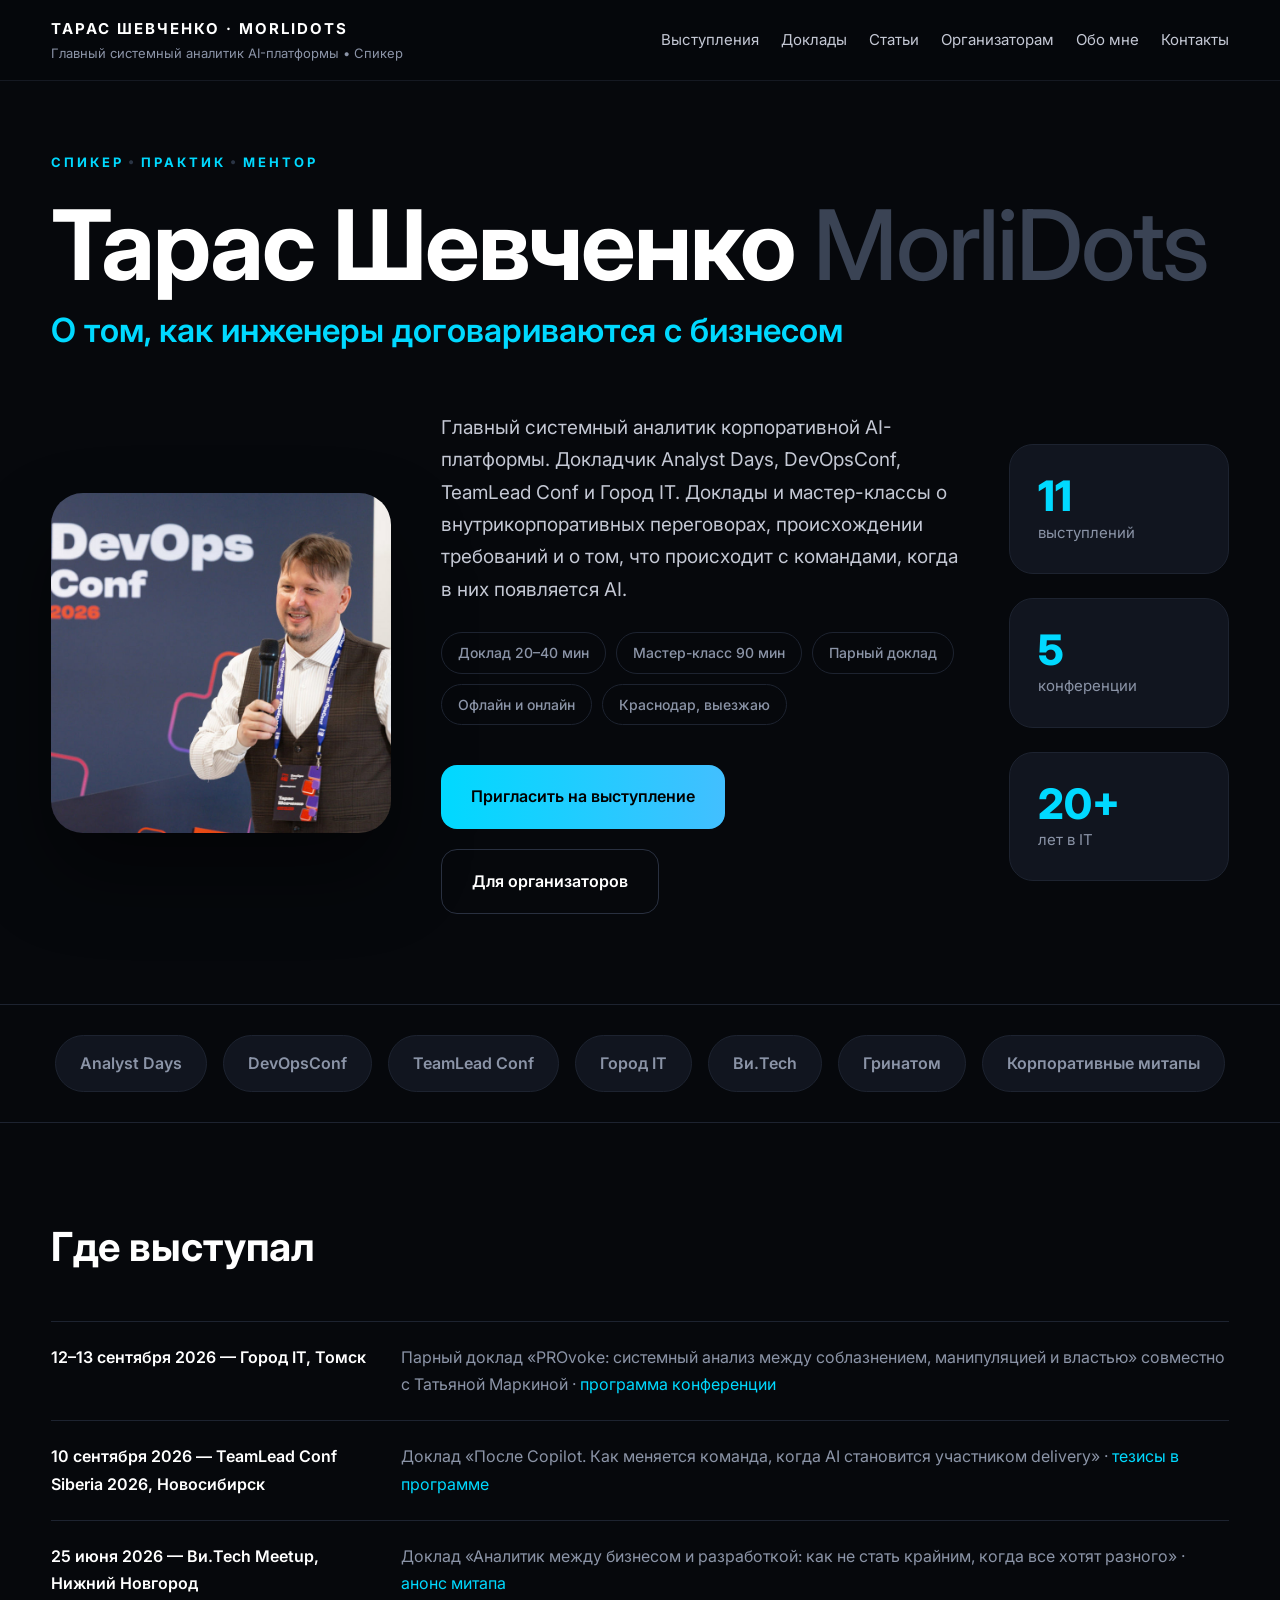
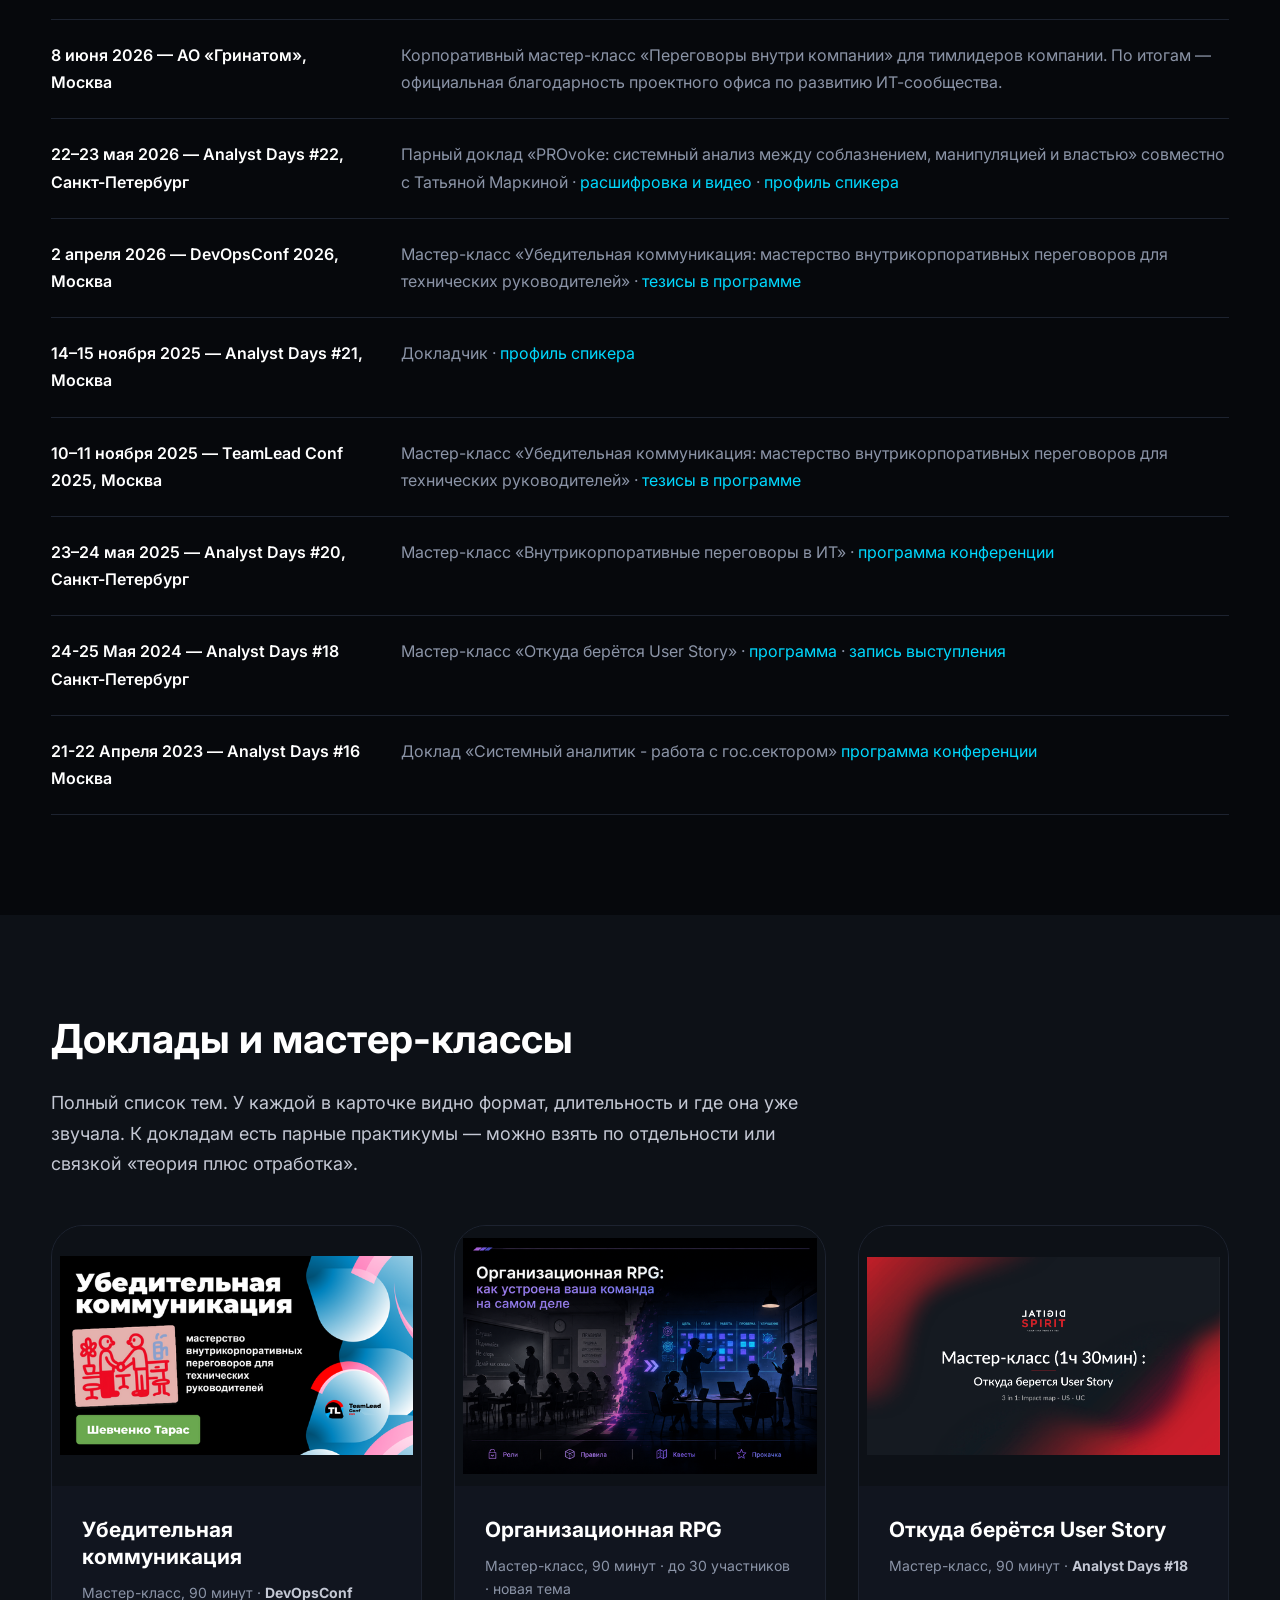
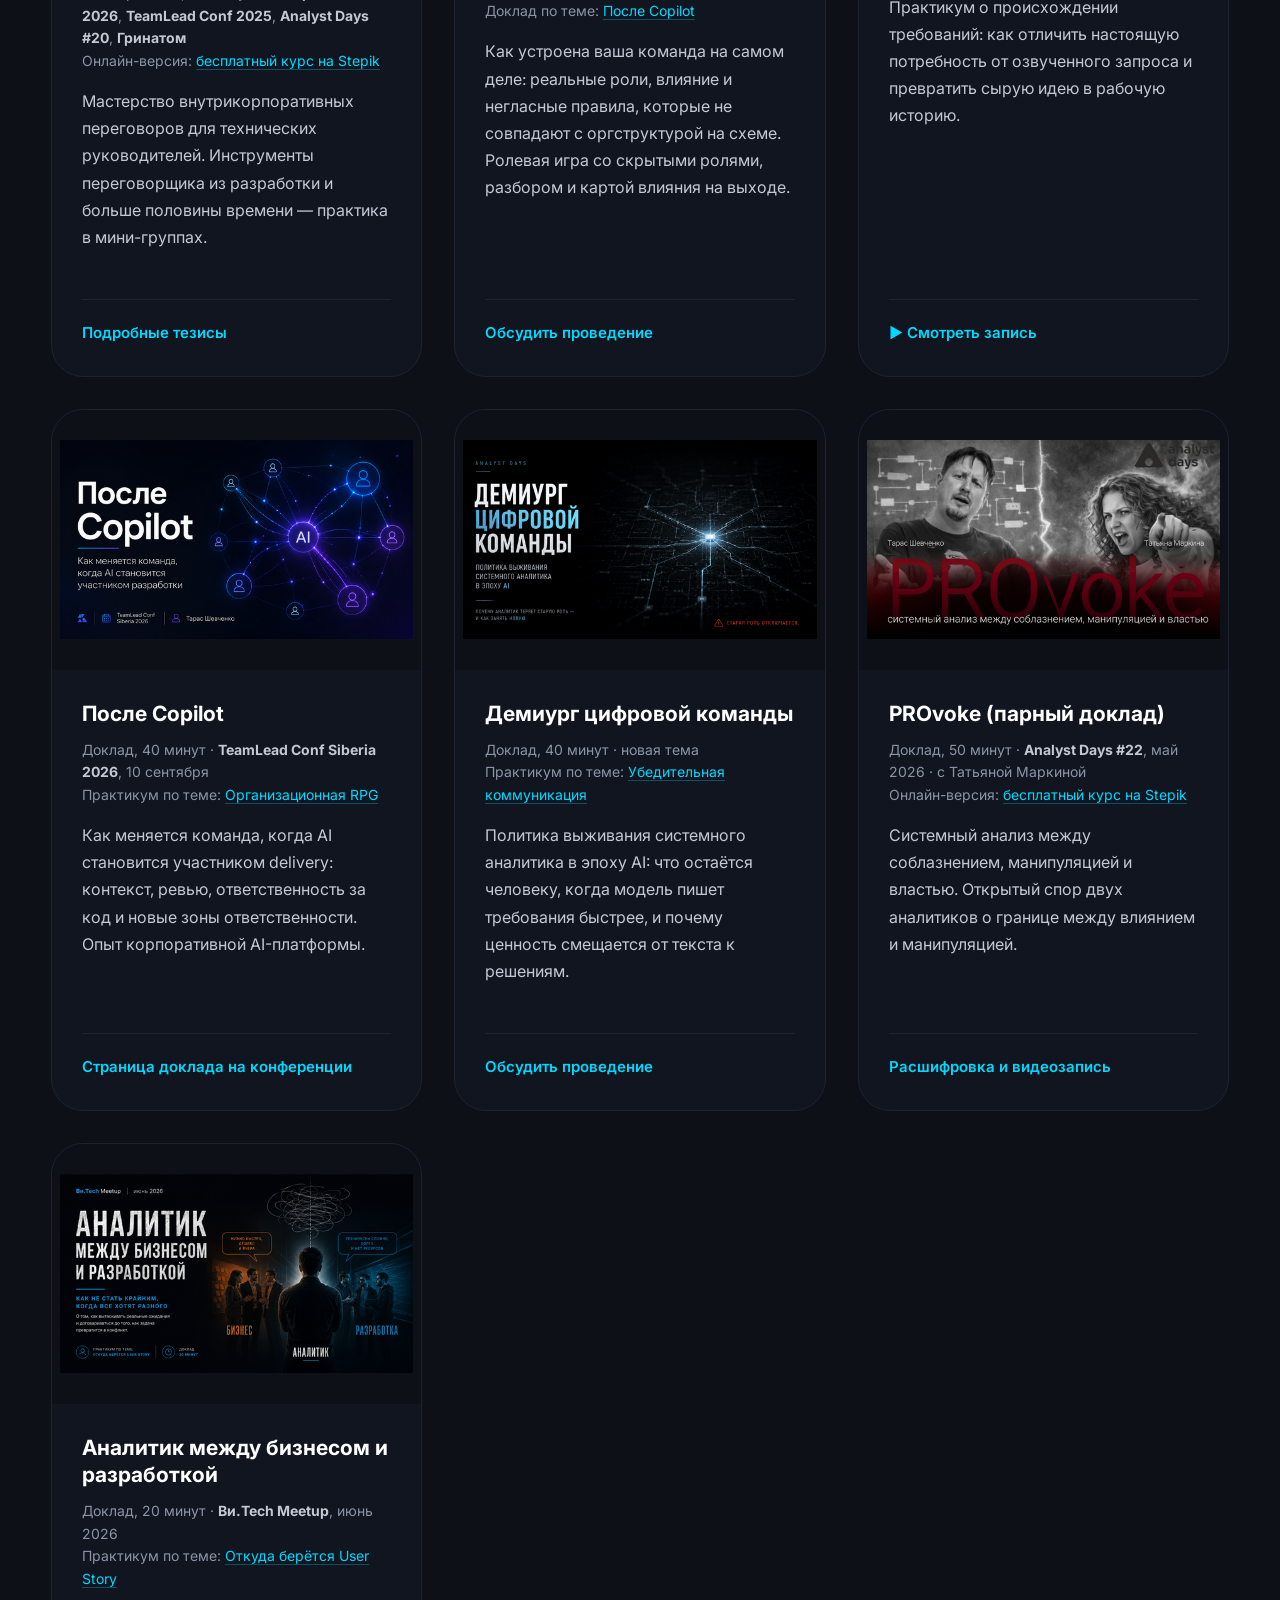
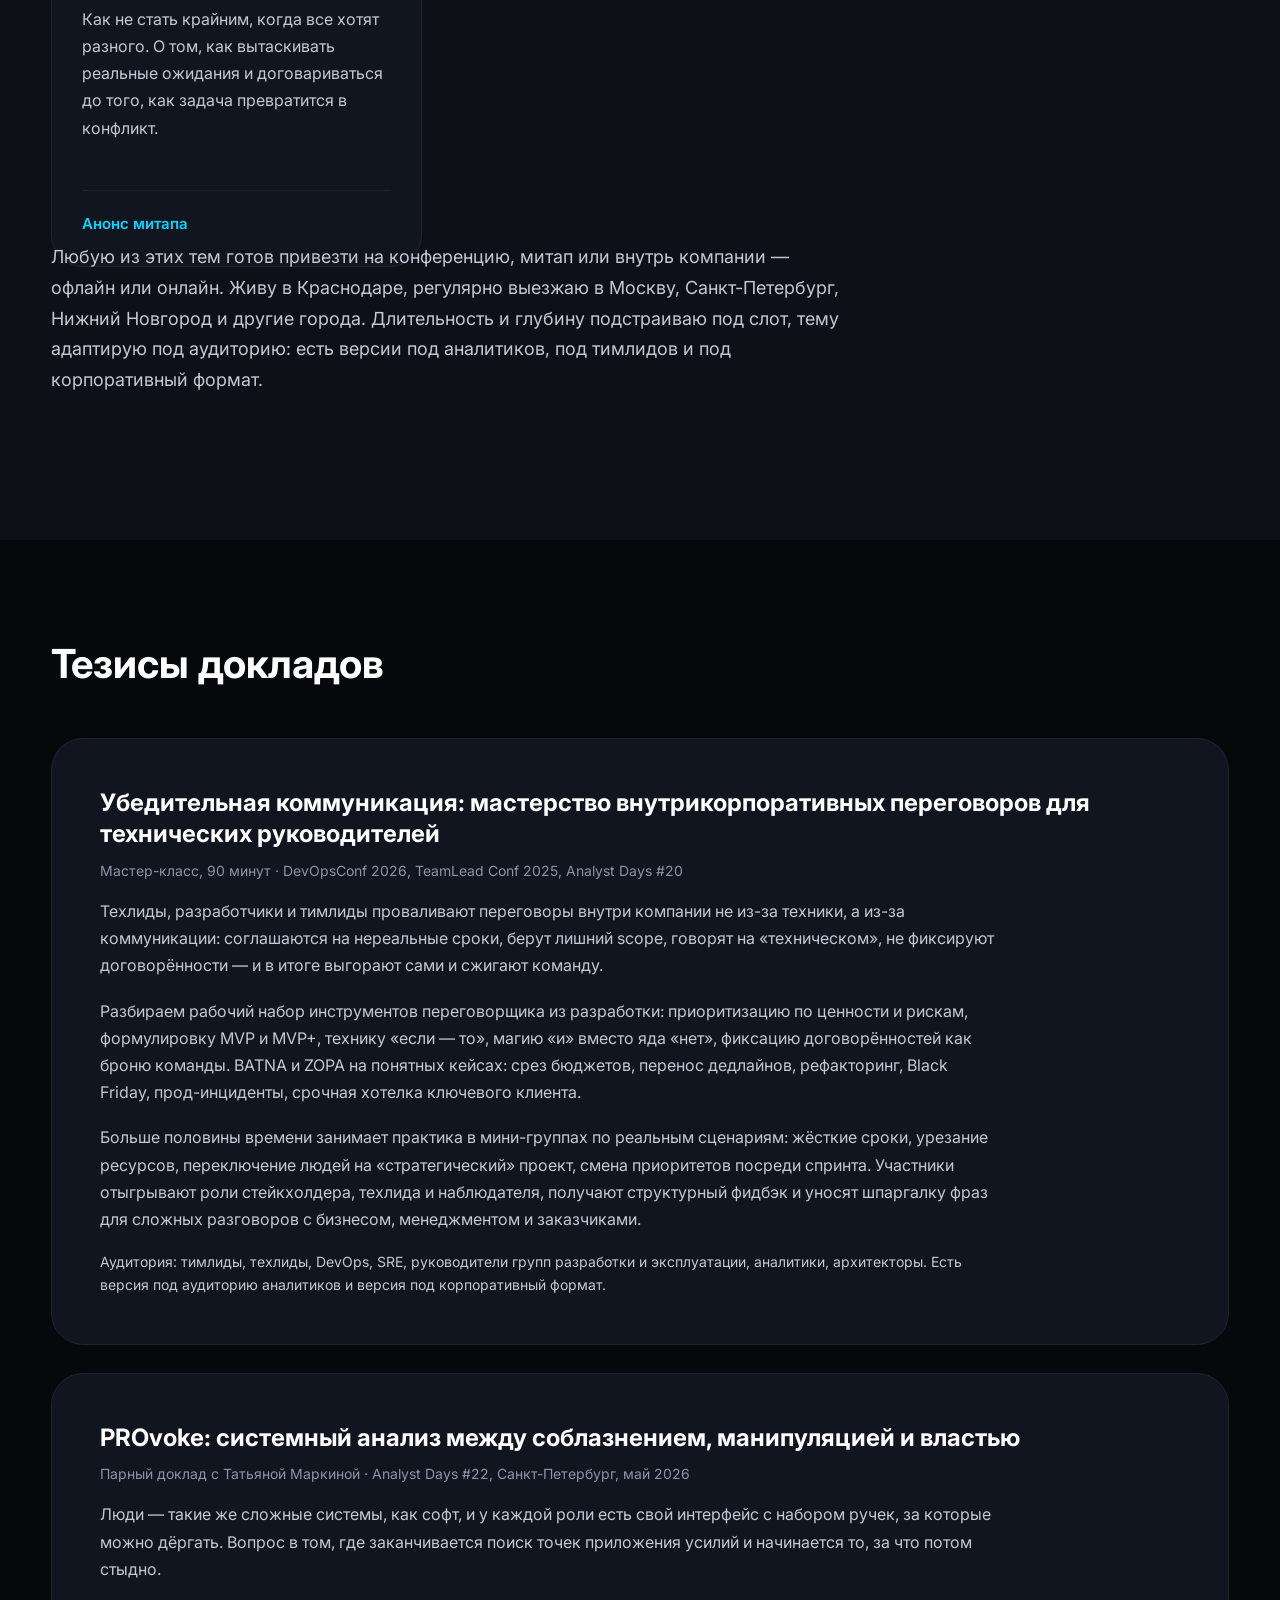
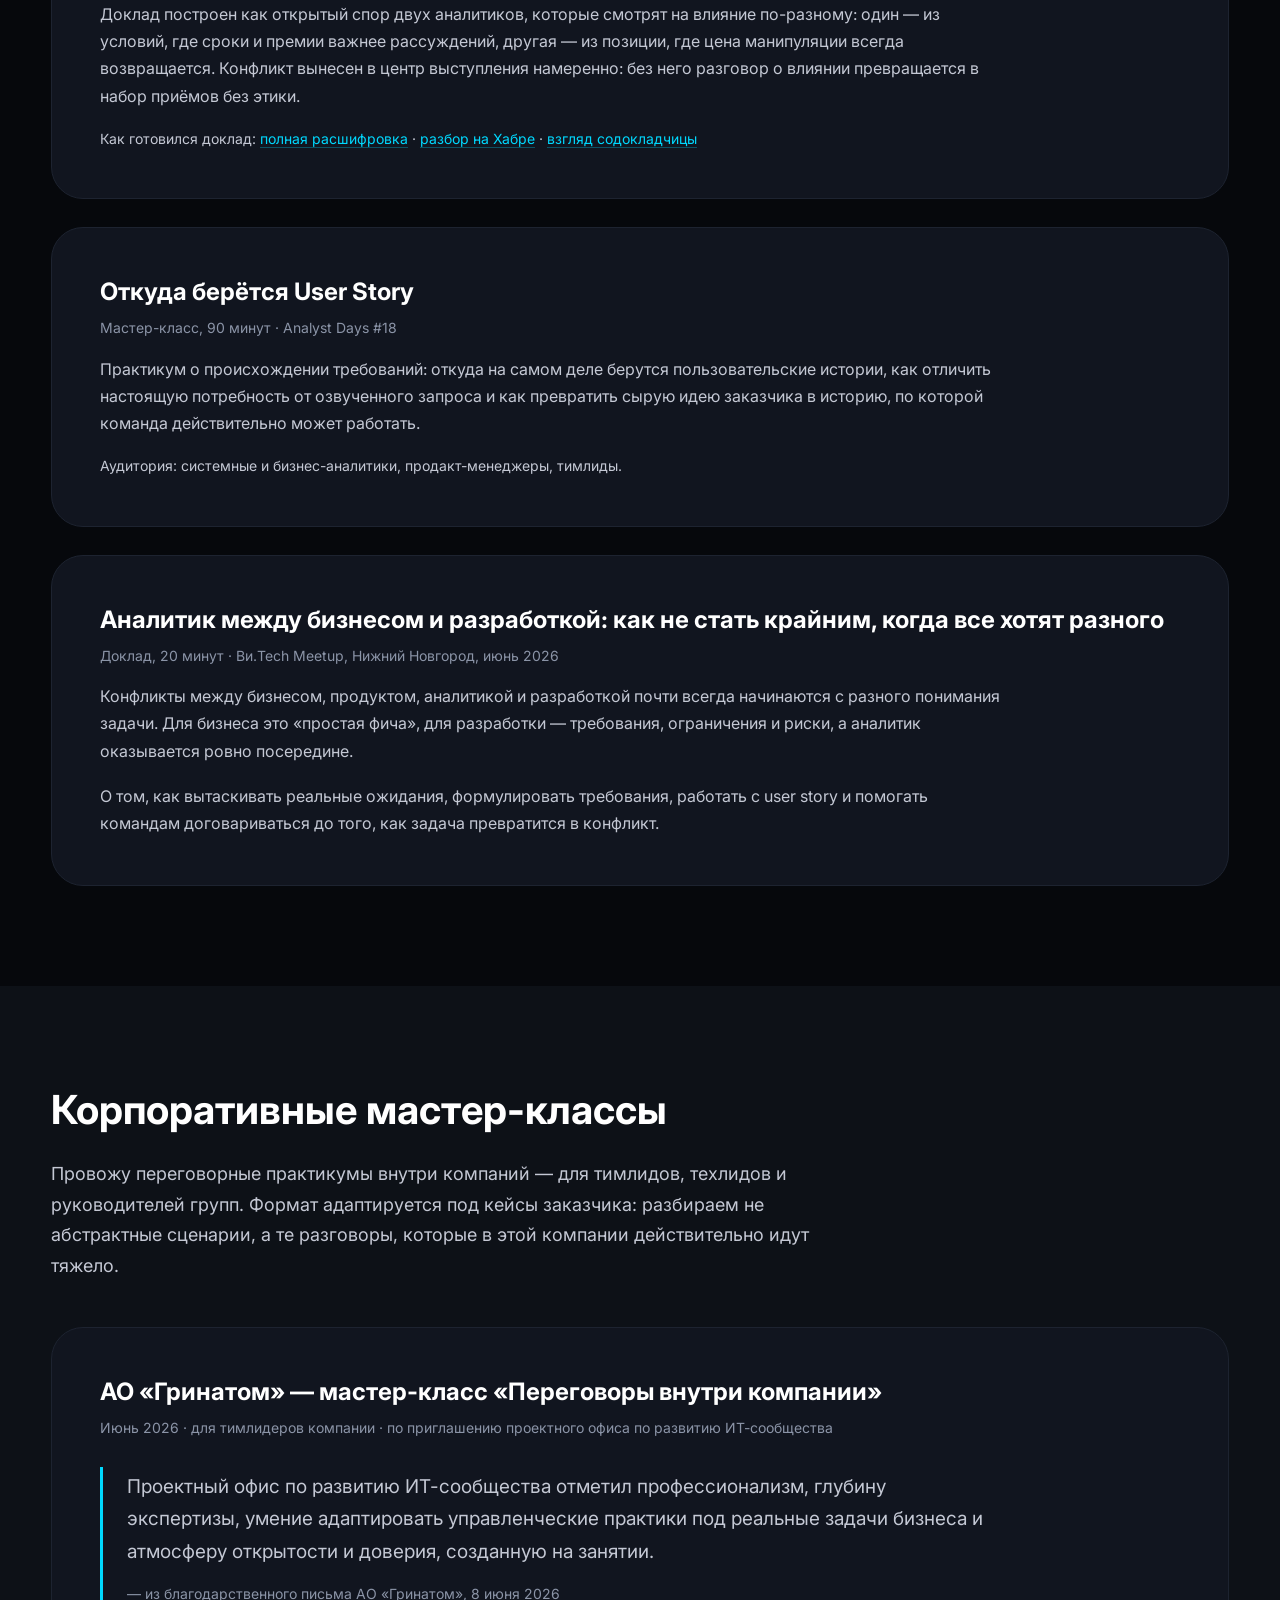
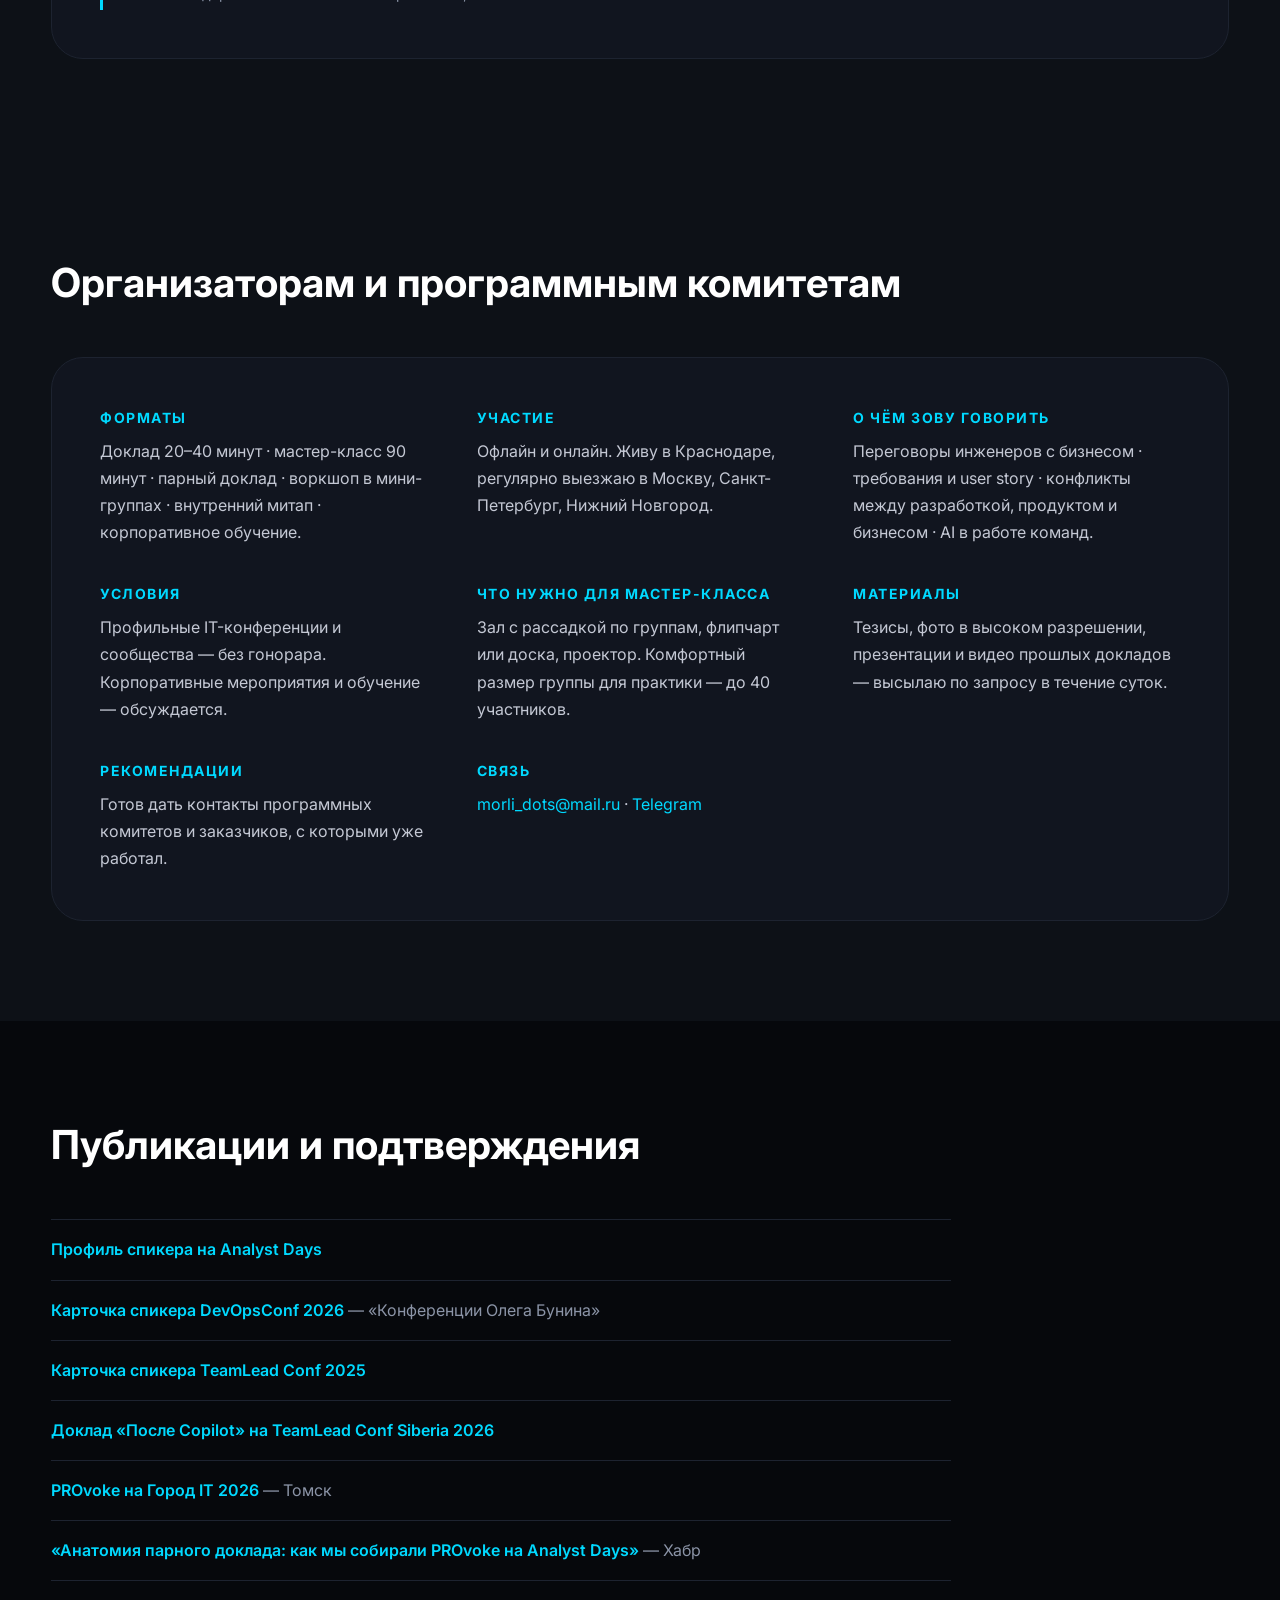
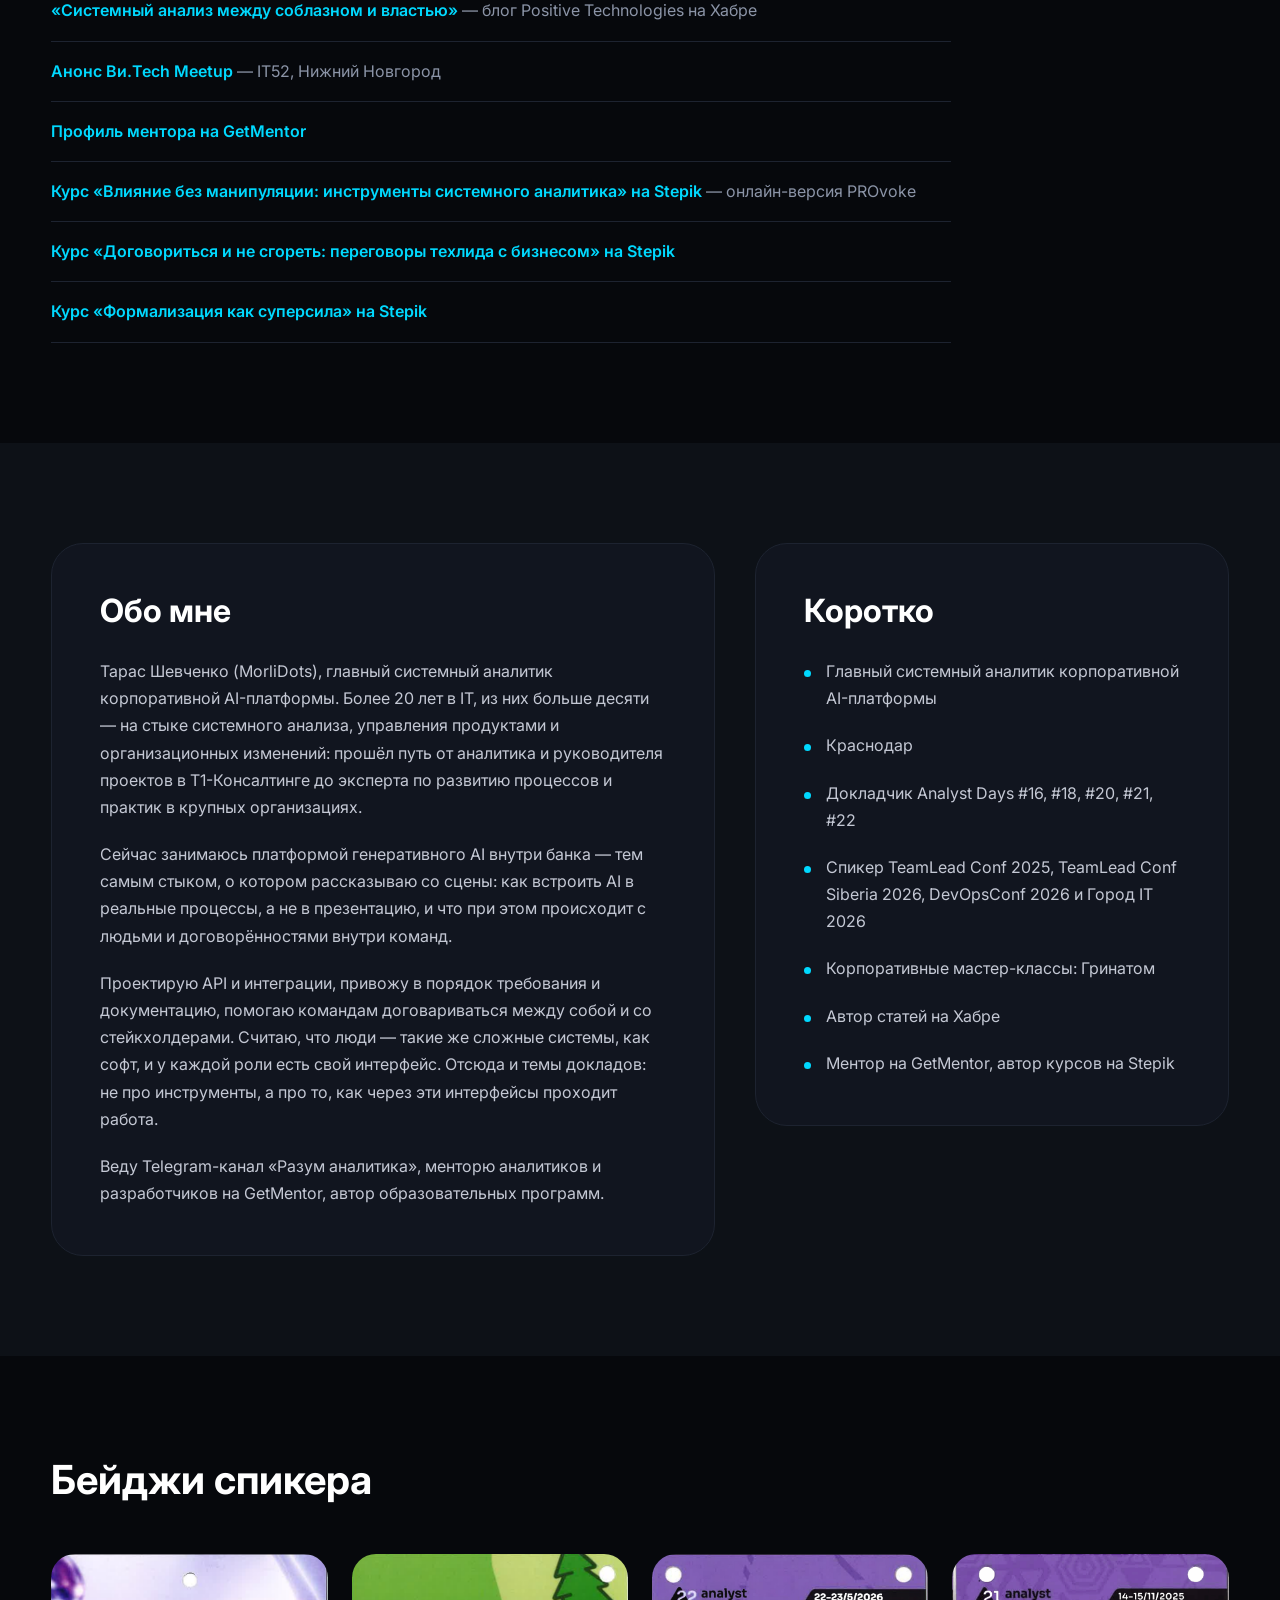
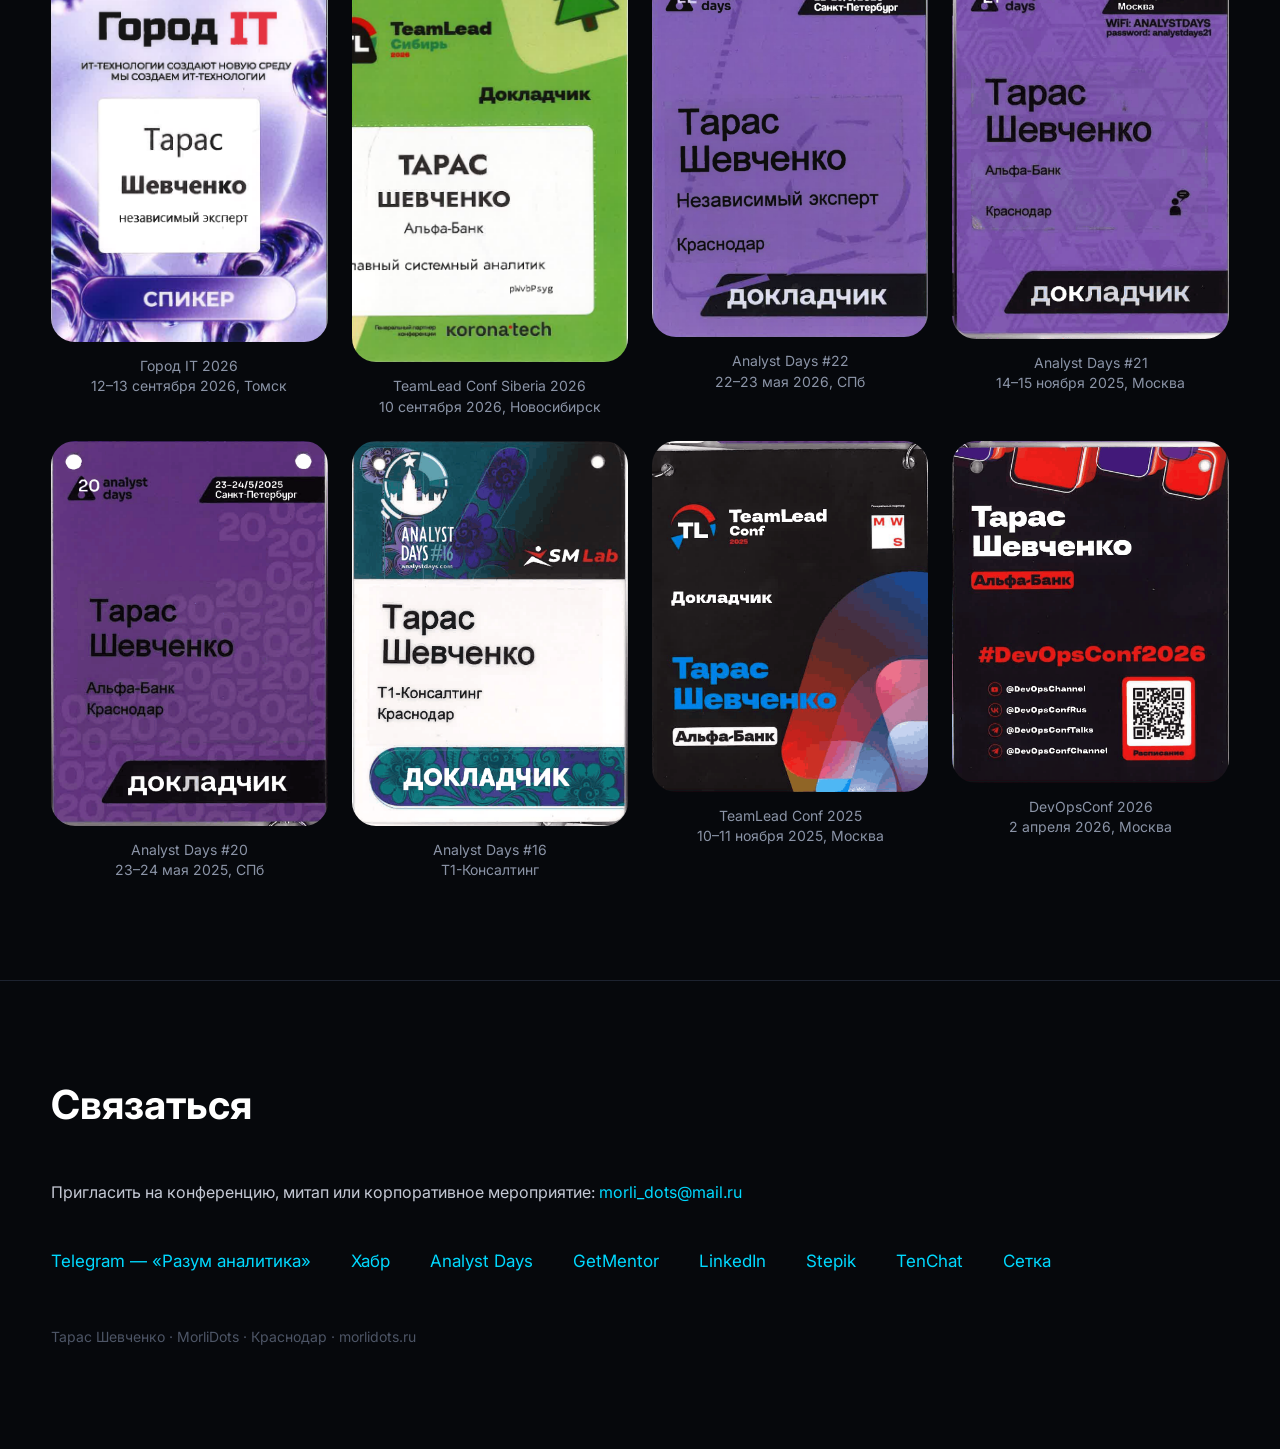
==== commit 74848e48: "Обновить курсы Stepik: переименовать 286215 в «Влияние без манипуляции», добавить курс 295808 «Догов" ====
--- a/index.html
+++ b/index.html
@@ -162,6 +162,7 @@
       "https://getmentor.dev/mentor/taras--shevchenko-7233",
       "https://www.linkedin.com/in/tashevch/",
       "https://stepik.org/a/286215",
+      "https://stepik.org/a/295808",
       "https://tenchat.ru/5237598",
       "https://t.me/AnalystsMind",
       "https://stepik.org/a/297807"
@@ -757,7 +758,8 @@
       <li><a href="https://habr.com/ru/companies/pt/articles/1060120/" target="_blank" rel="noopener">«Системный анализ между соблазном и властью»</a> — блог Positive Technologies на Хабре</li>
       <li><a href="https://it52.info/events/2026-06-25-vi-tech-meetup-konflikty-mezhdu-razrabotkoy-produktom-i-biznesom" target="_blank" rel="noopener">Анонс Ви.Tech Meetup</a> — IT52, Нижний Новгород</li>
       <li><a href="https://getmentor.dev/mentor/taras--shevchenko-7233" target="_blank" rel="noopener">Профиль ментора на GetMentor</a></li>
-      <li><a href="https://stepik.org/a/286215" target="_blank" rel="noopener">Курс «Договориться и не сгореть» на Stepik</a></li>
+      <li><a href="https://stepik.org/a/286215" target="_blank" rel="noopener">Курс «Влияние без манипуляции: инструменты системного аналитика» на Stepik</a> — онлайн-версия PROvoke</li>
+      <li><a href="https://stepik.org/a/295808" target="_blank" rel="noopener">Курс «Договориться и не сгореть: переговоры техлида с бизнесом» на Stepik</a></li>
       <li><a href="https://stepik.org/a/297807" target="_blank" rel="noopener">Курс «Формализация как суперсила» на Stepik</a></li>
     </ul>
 
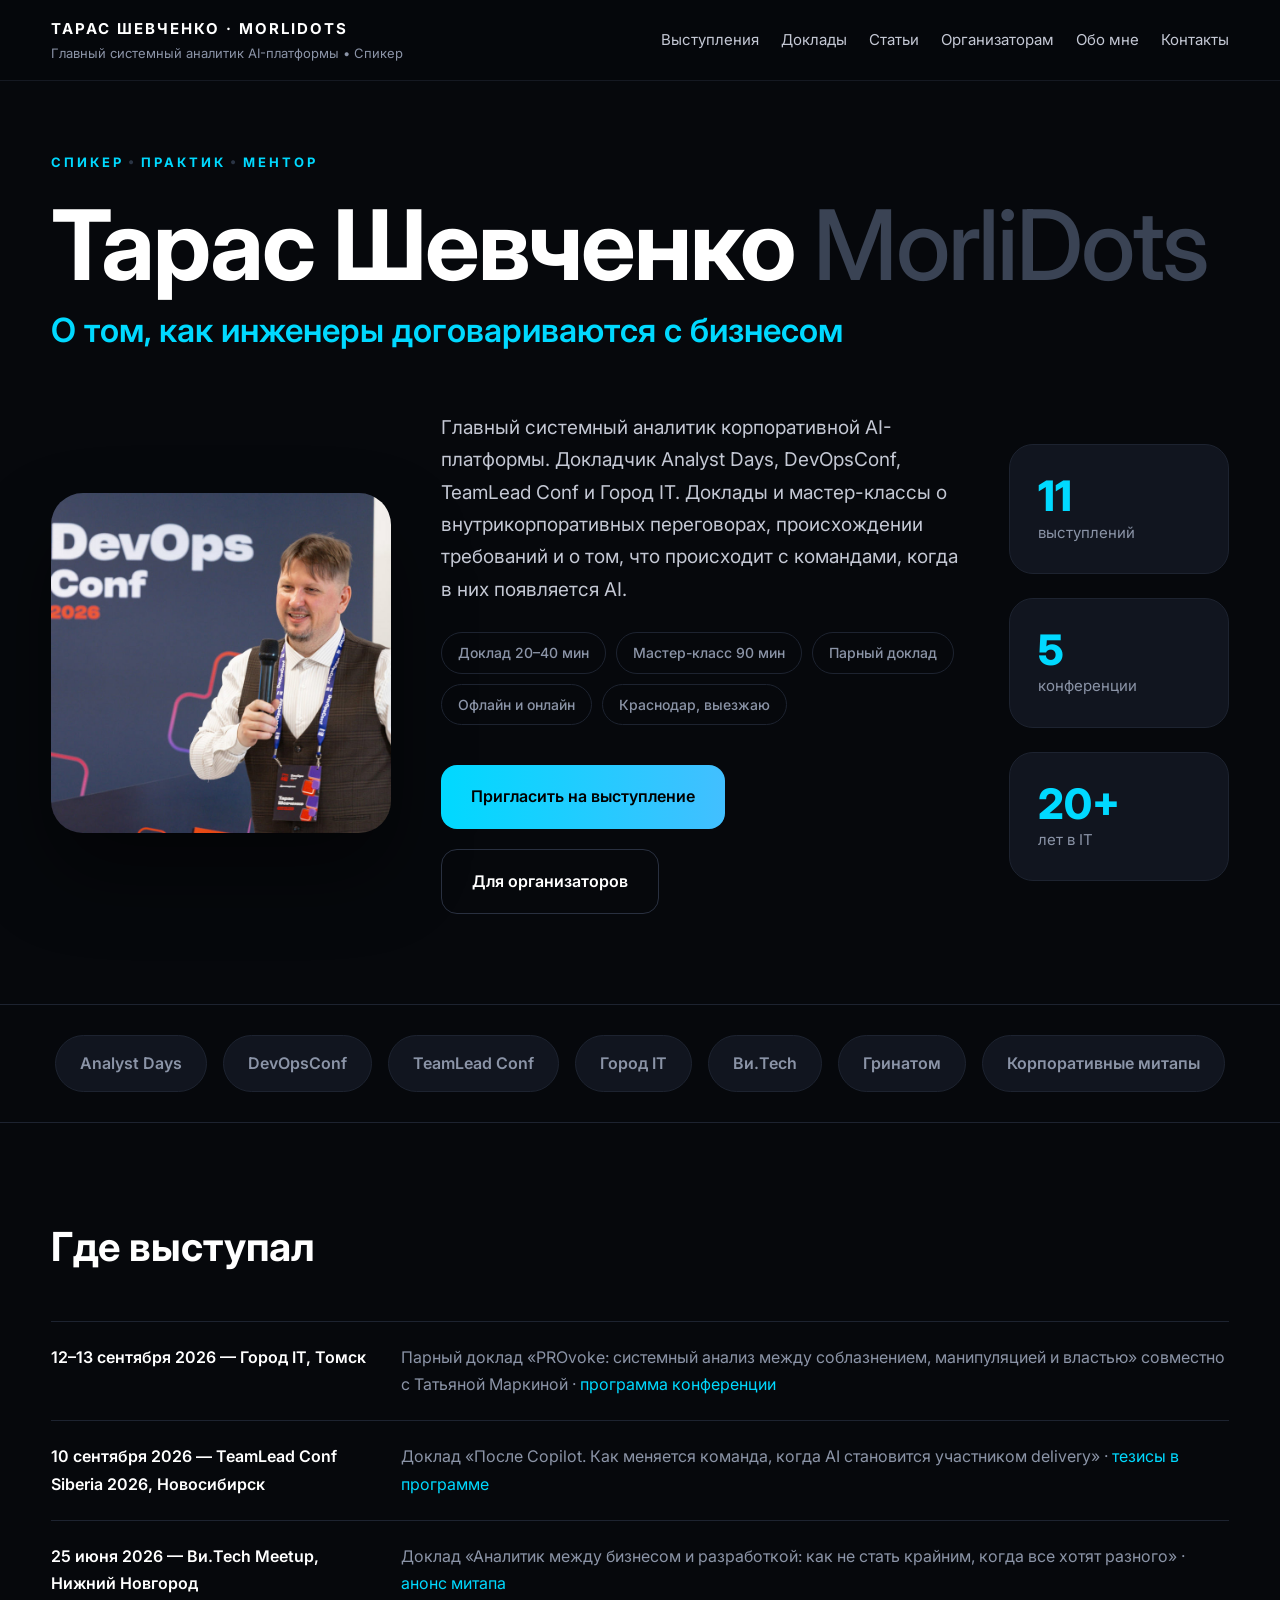
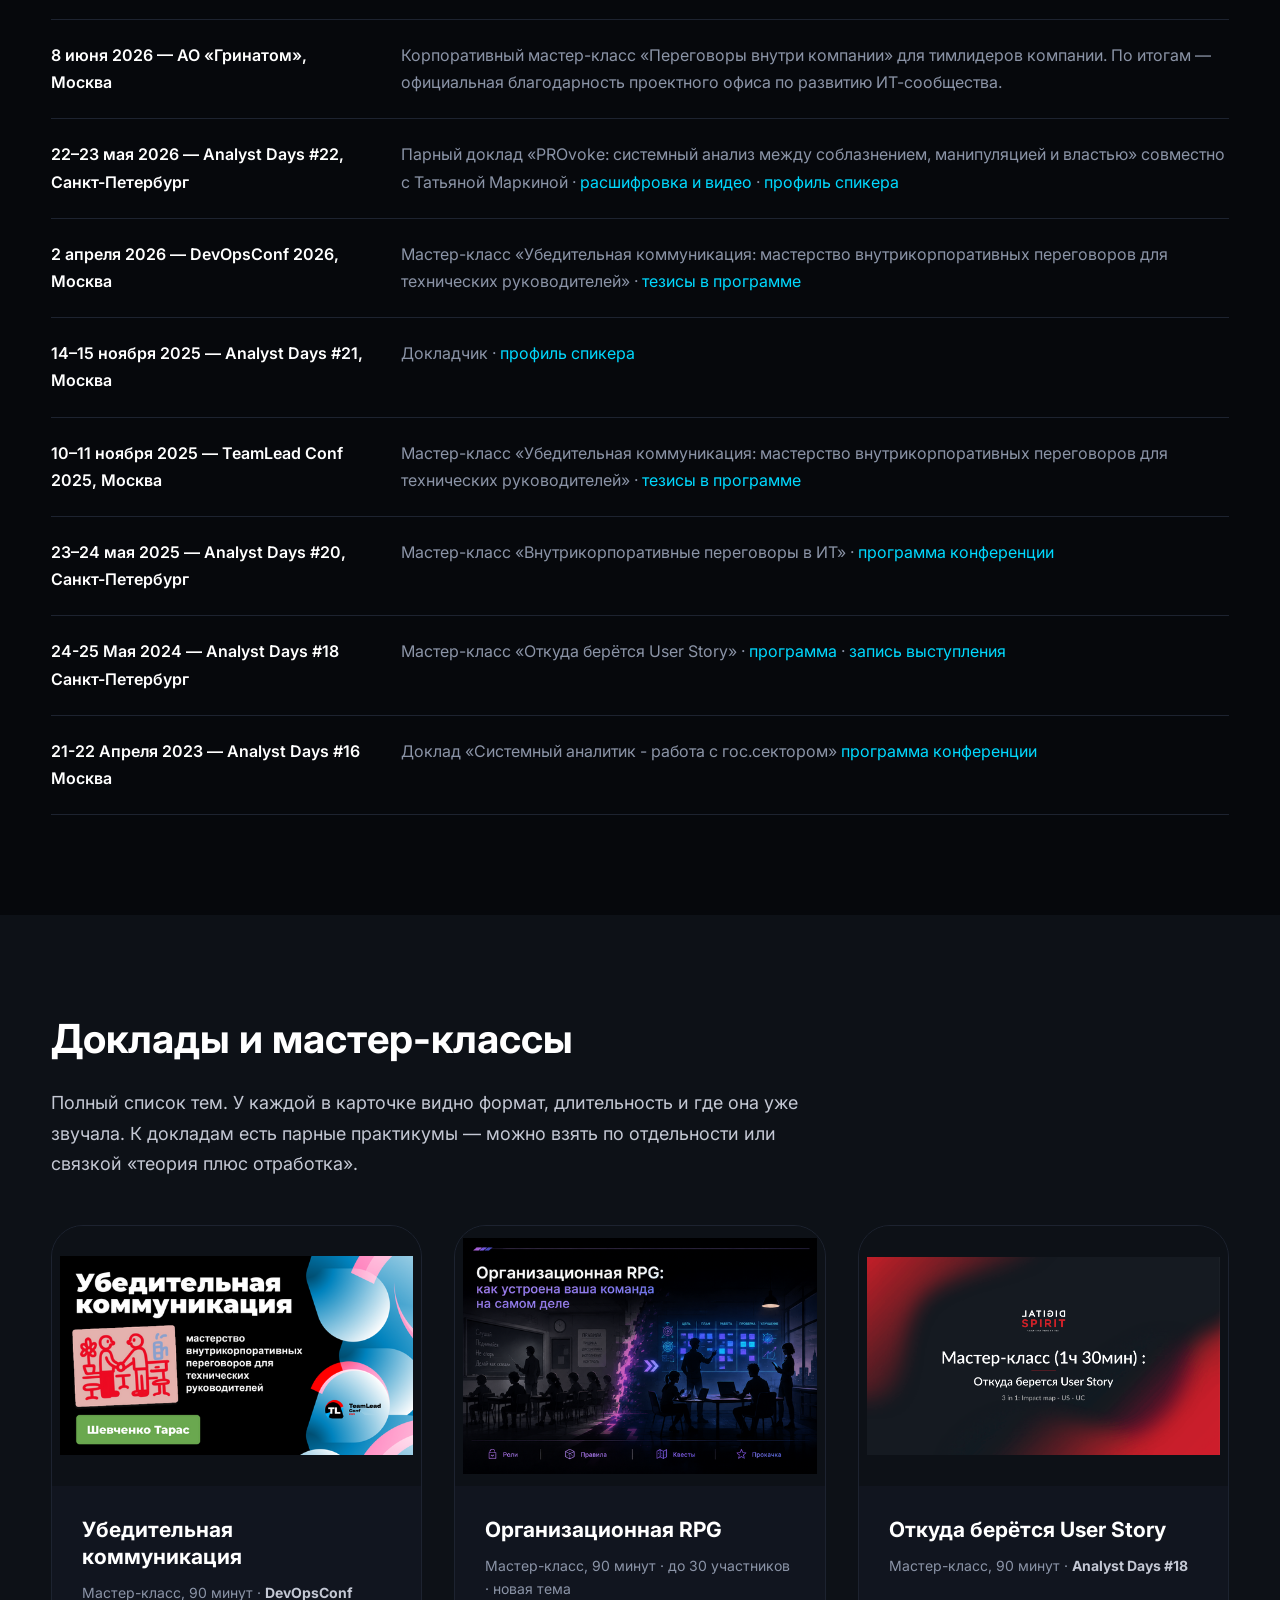
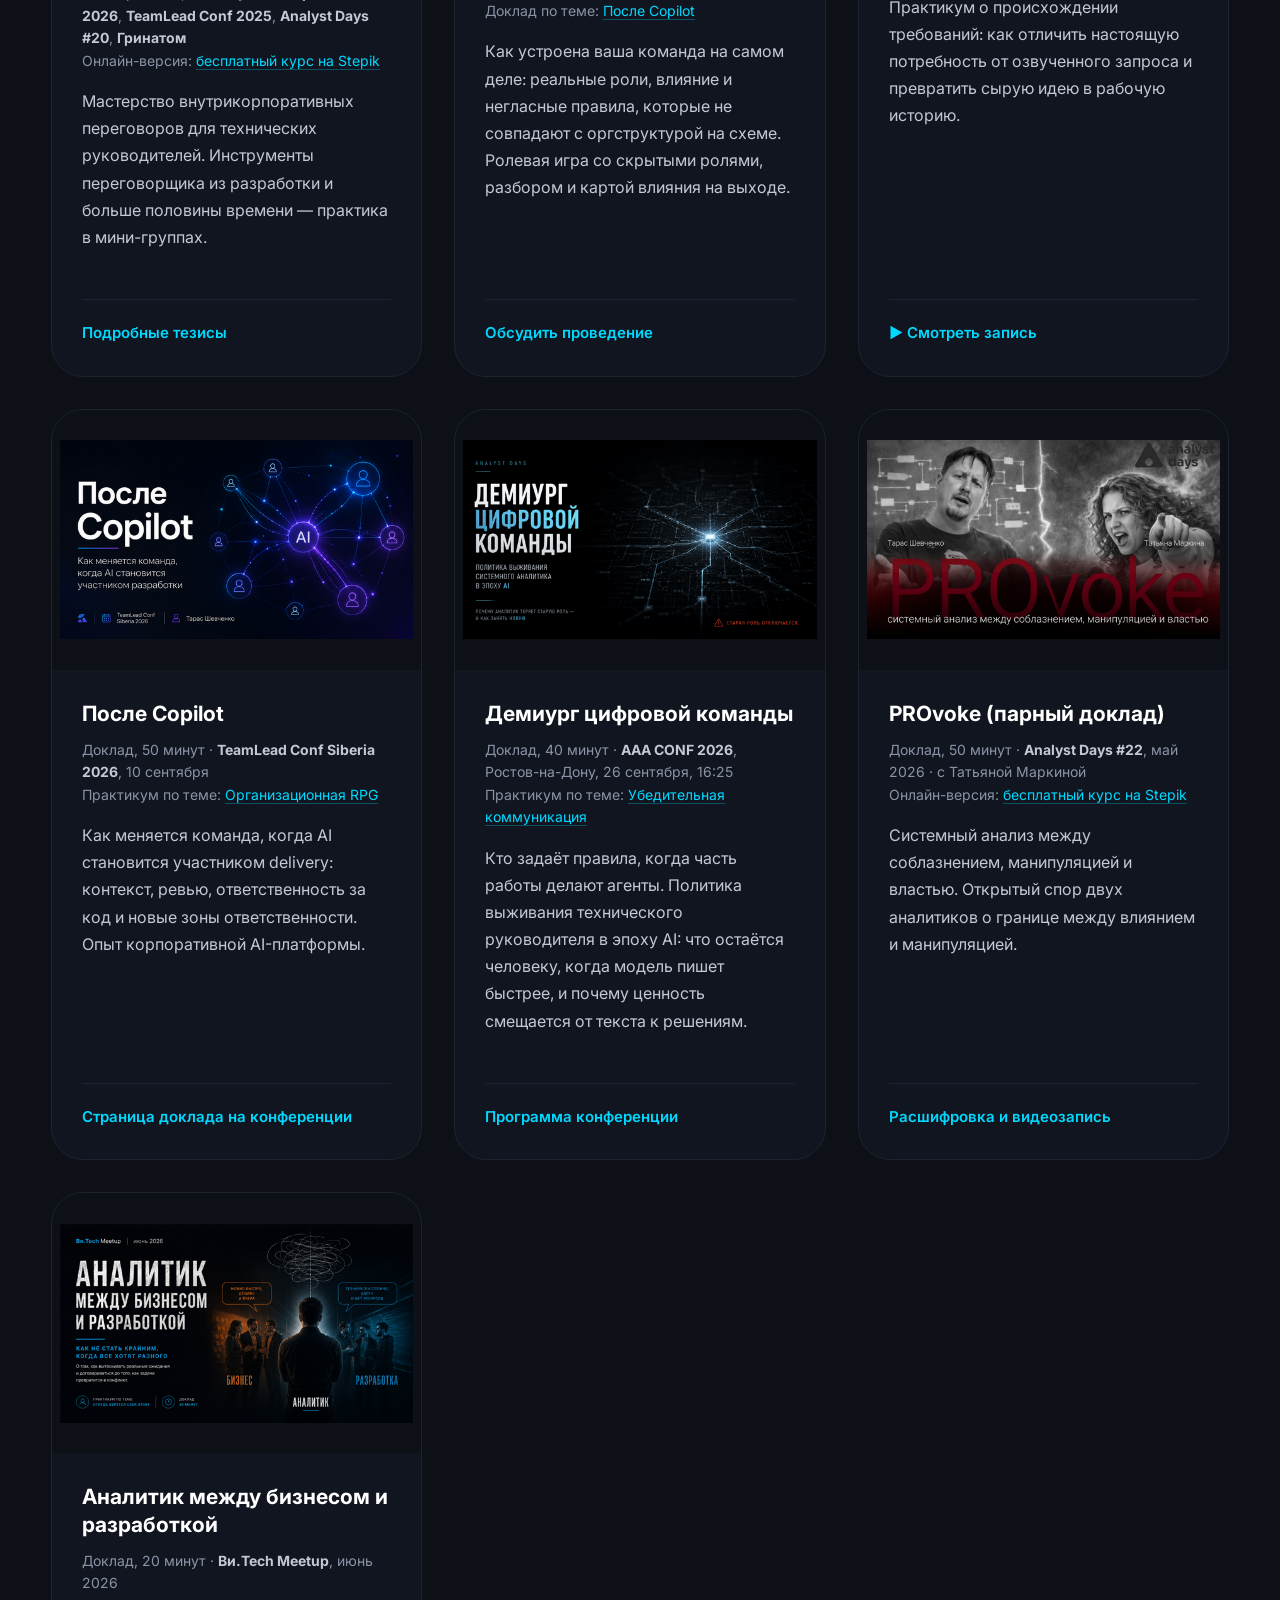
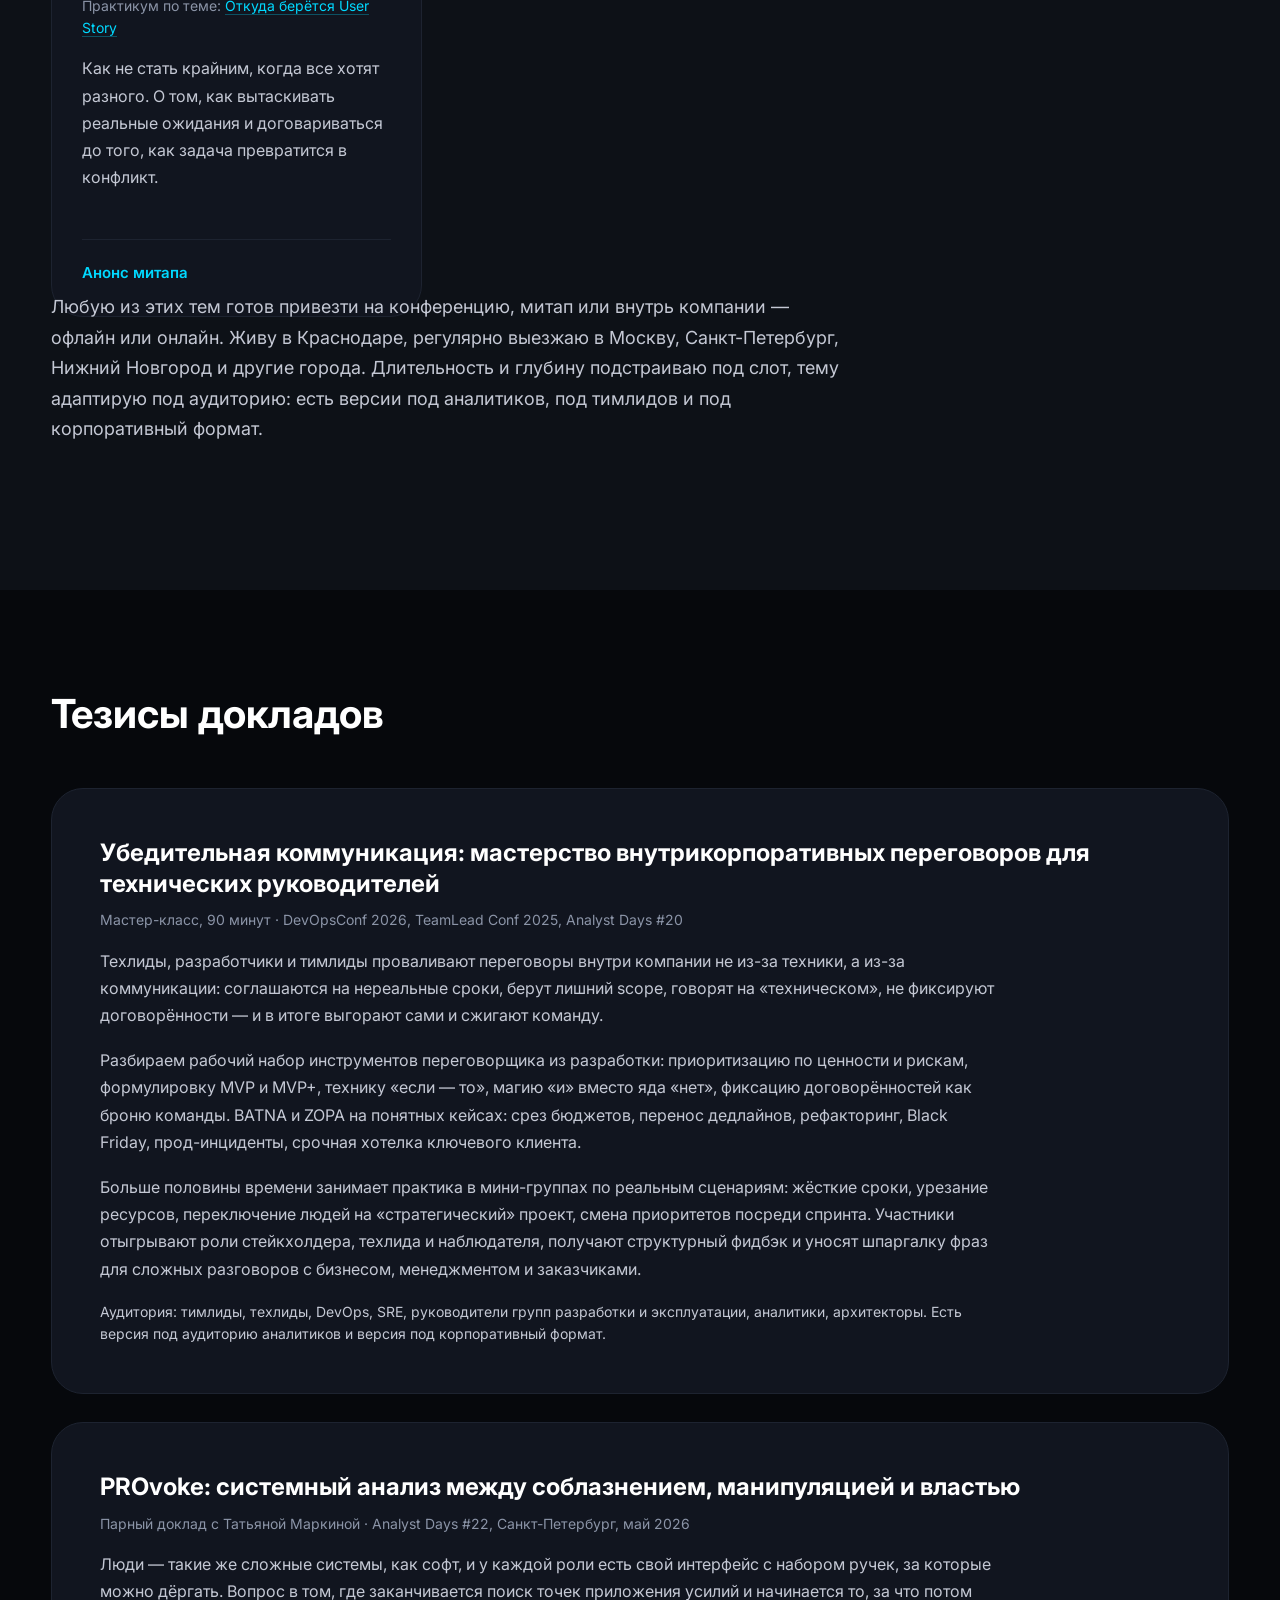
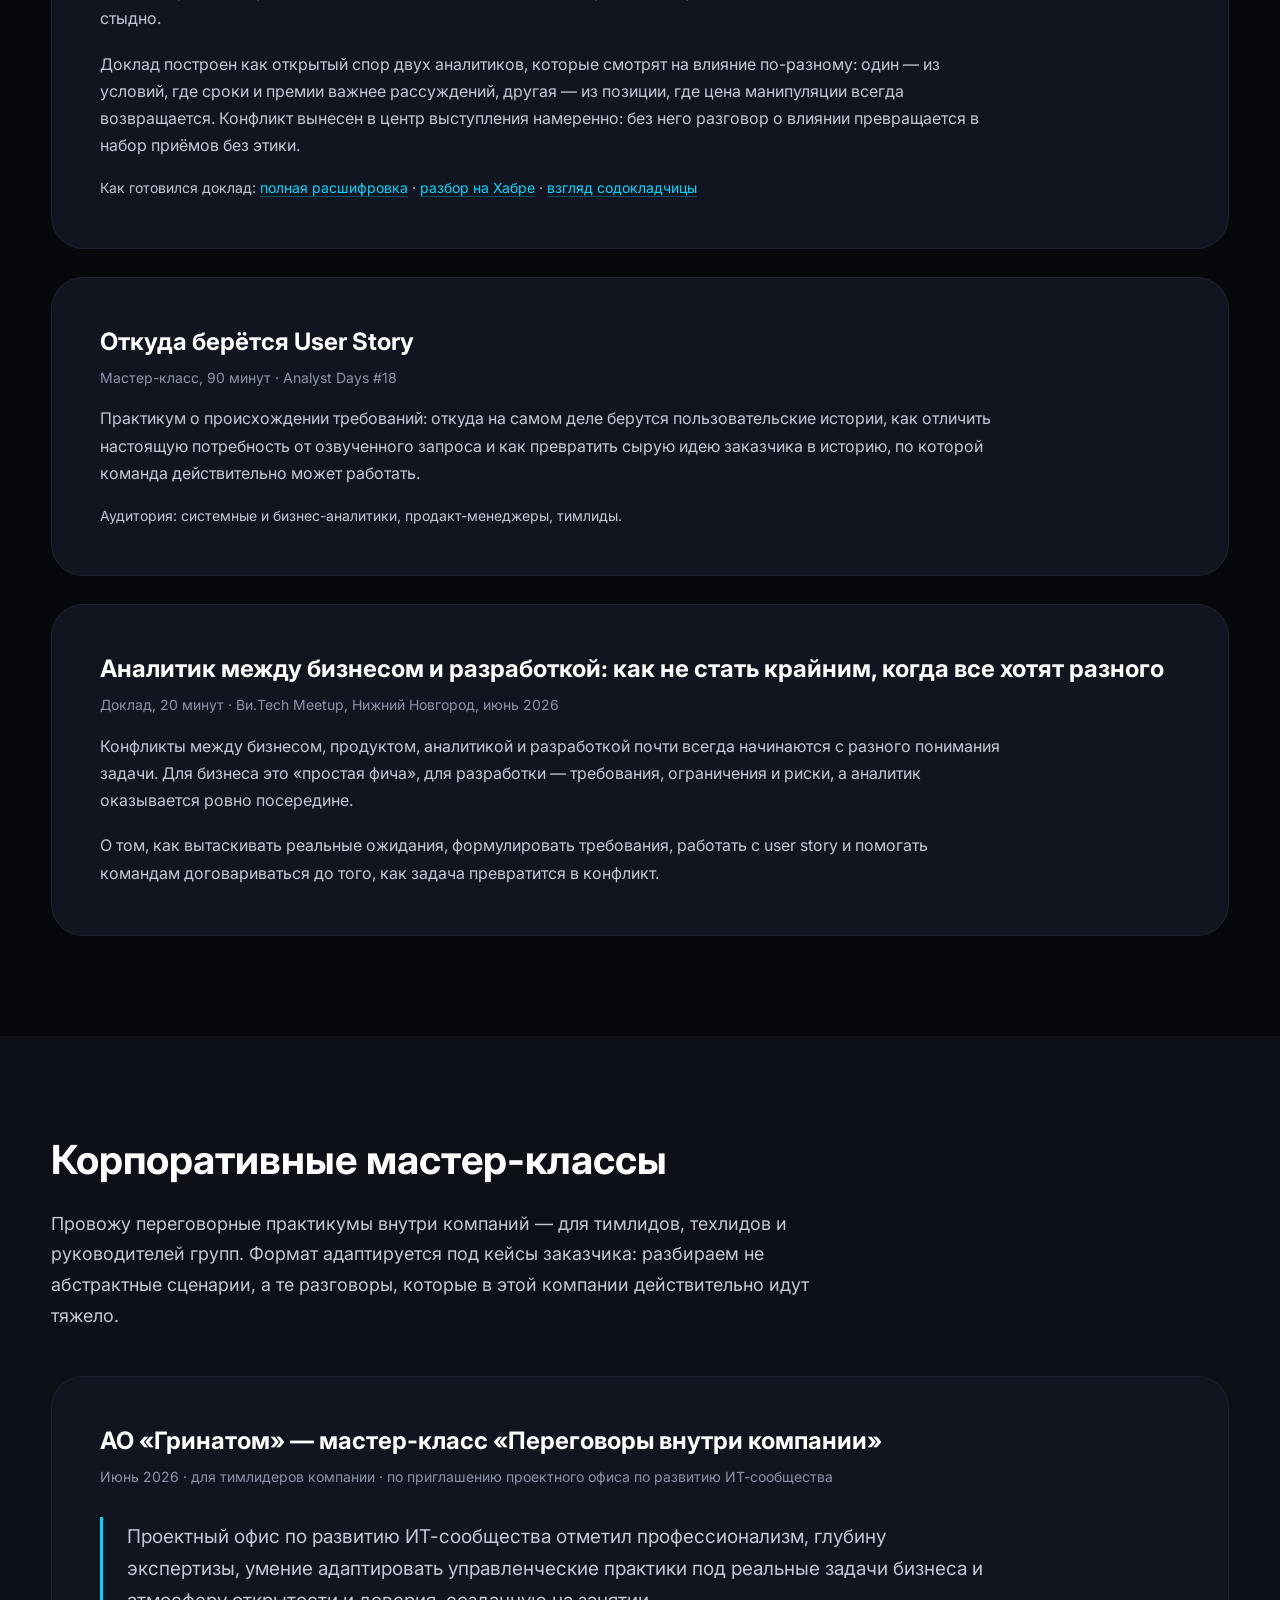
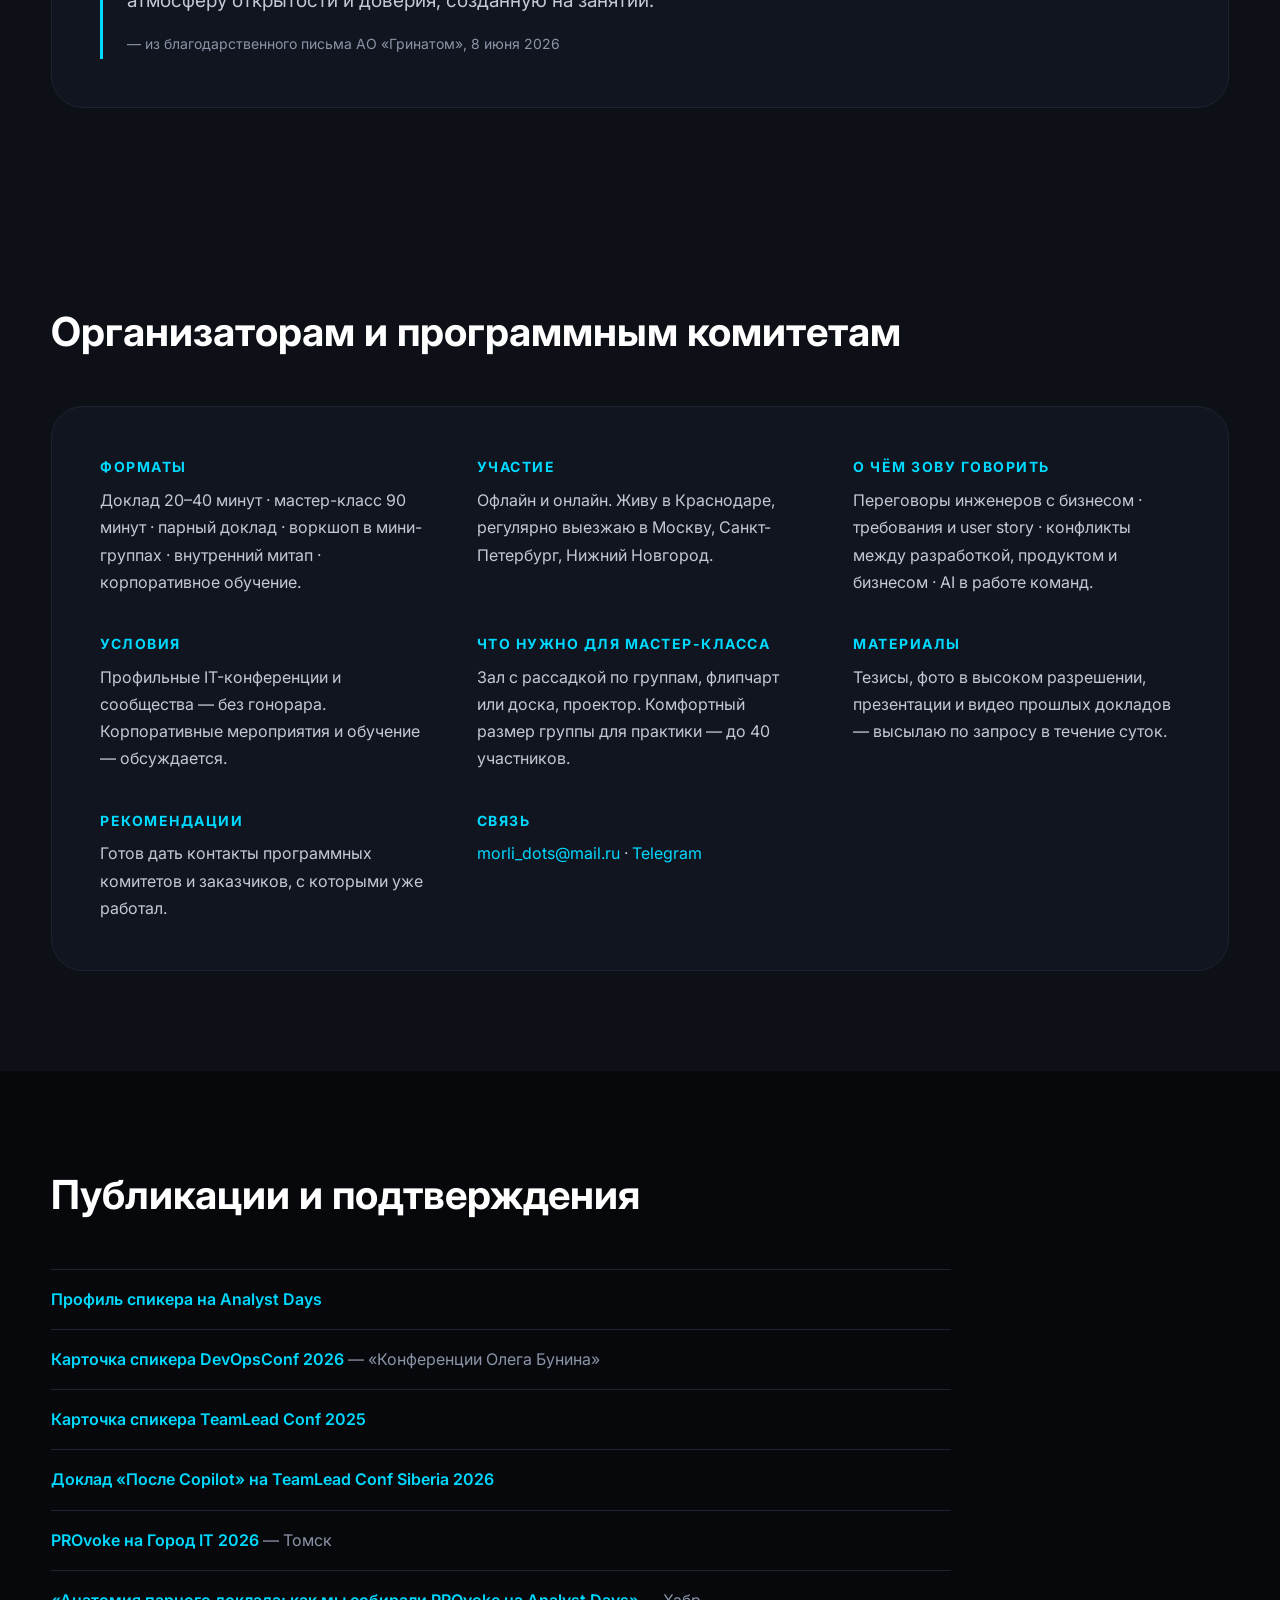
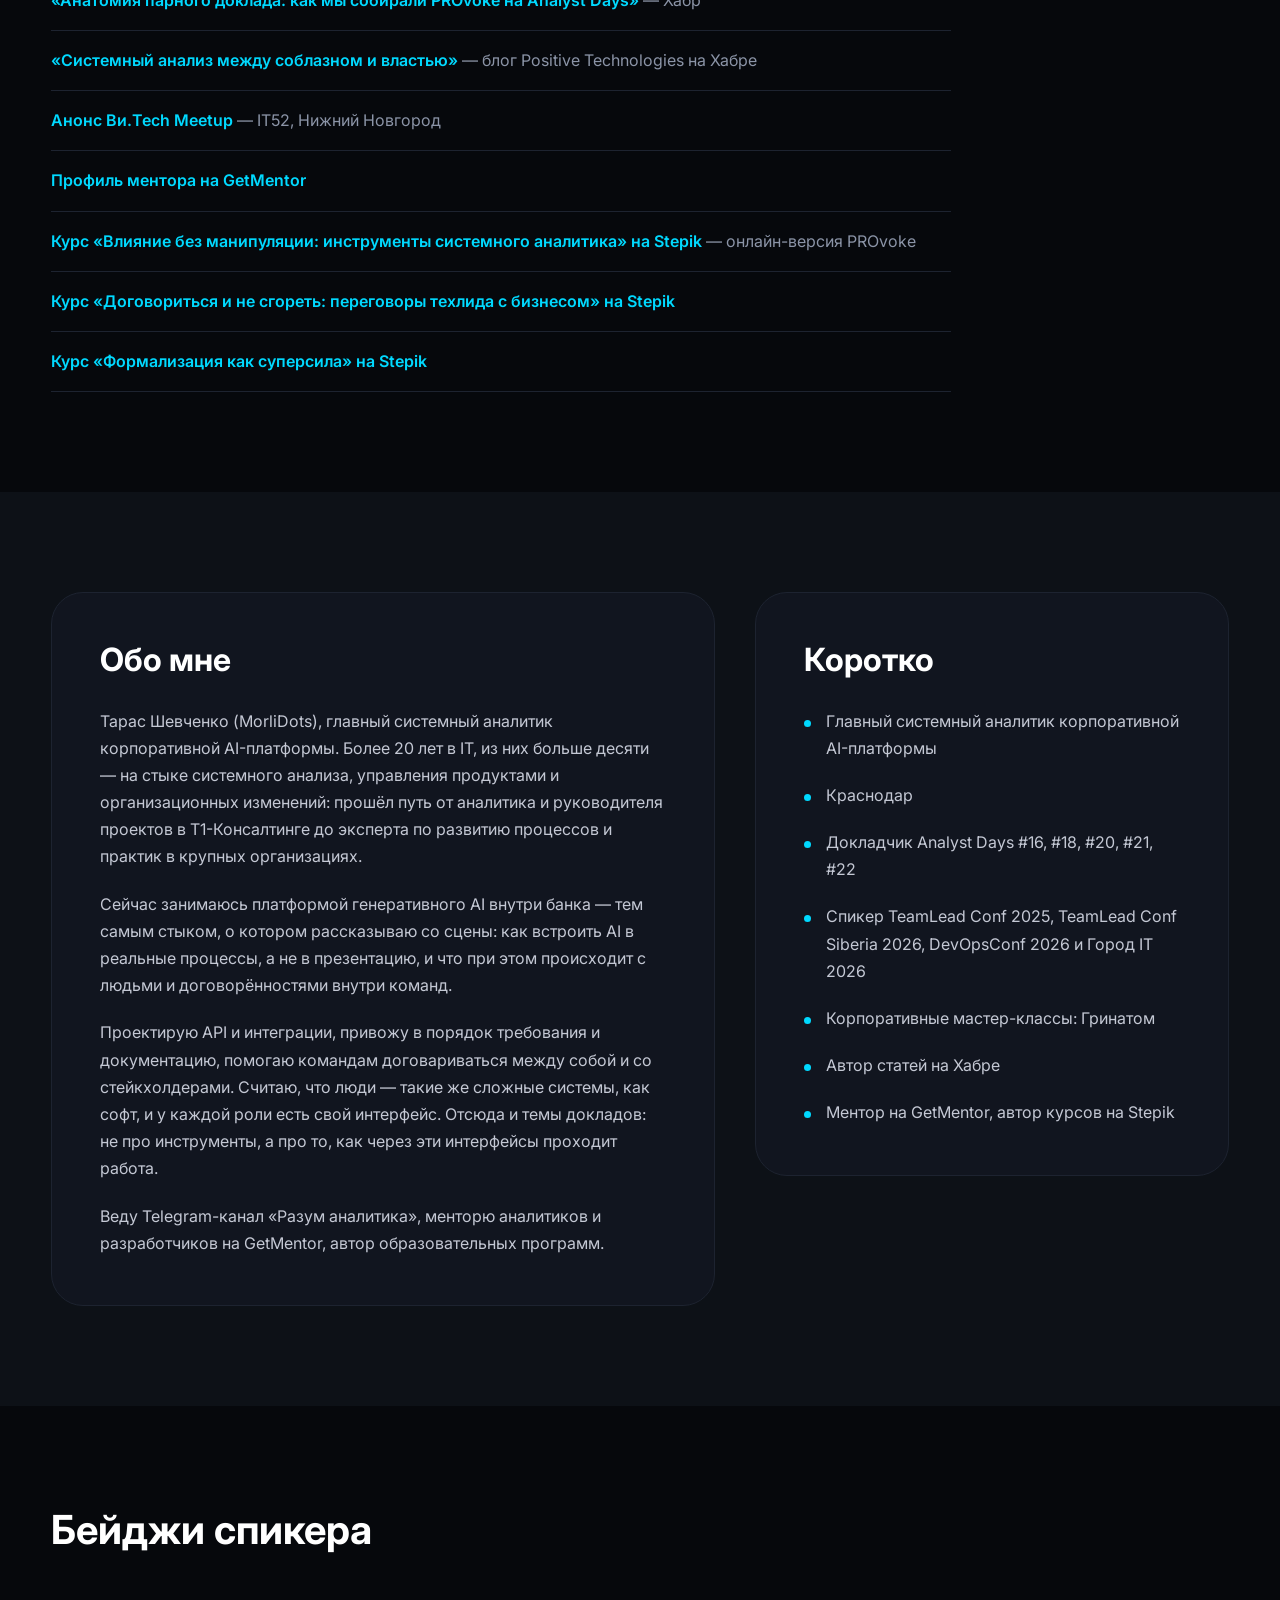
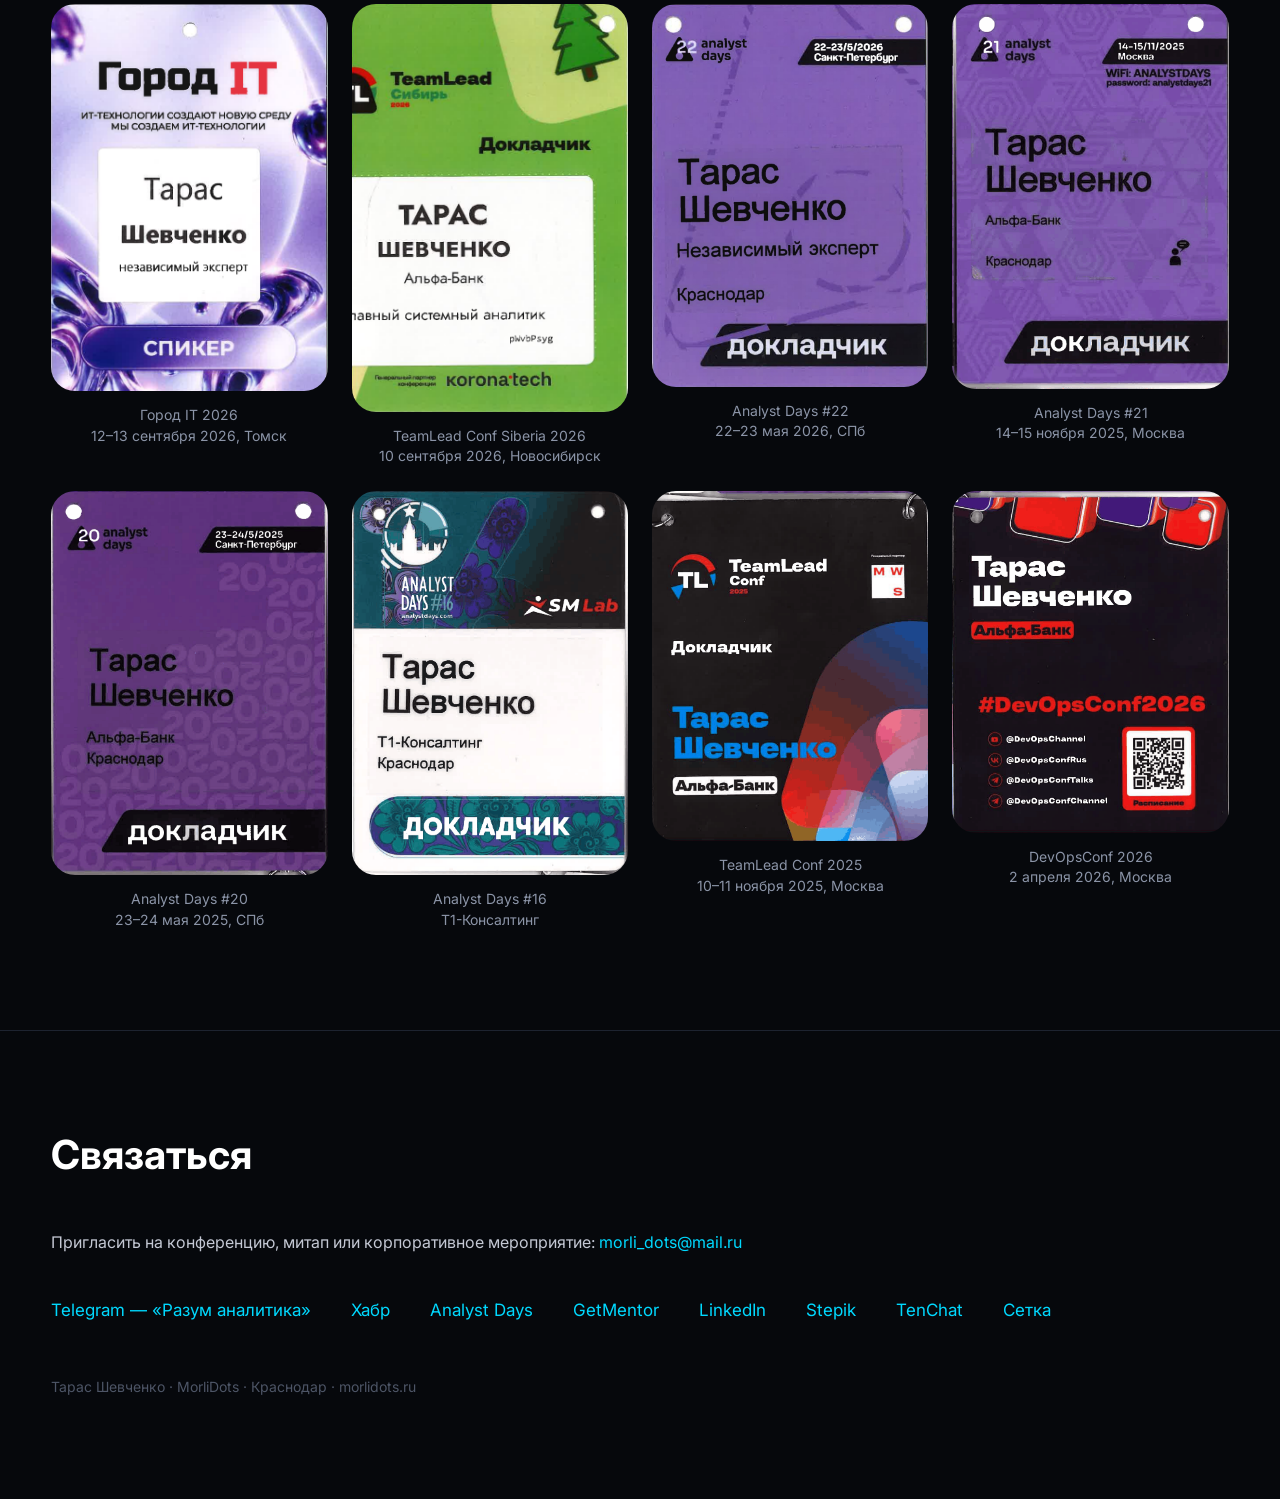
==== commit d56e0db8: "Добавить выступление AAA CONF 2026, привязать доклад «Демиург цифровой команды», обновить длительнос" ====
--- a/index.html
+++ b/index.html
@@ -53,6 +53,20 @@
       "генеративный AI в корпоративной среде"
     ],
     "performerIn": [
+      {
+        "@type": "Event",
+        "name": "AAA CONF 2026 — Демиург цифровой команды: кто задаёт правила, когда часть работы делают агенты",
+        "startDate": "2026-09-26T16:25:00+03:00",
+        "endDate": "2026-09-26T17:05:00+03:00",
+        "eventStatus": "https://schema.org/EventScheduled",
+        "eventAttendanceMode": "https://schema.org/OfflineEventAttendanceMode",
+        "location": {
+          "@type": "Place",
+          "name": "Hyatt Regency, Ростов-на-Дону",
+          "address": "Ростов-на-Дону, ул. Большая Садовая, 121"
+        },
+        "url": "https://aaa.events/"
+      },
       {
         "@type": "Event",
         "name": "Город IT 2026 — PROvoke",
@@ -477,7 +491,7 @@
         <div class="card-content">
           <h3>После Copilot</h3>
           <div class="talk-meta">
-            Доклад, 40 минут · <strong>TeamLead Conf Siberia 2026</strong>, 10 сентября<br>
+            Доклад, 50 минут · <strong>TeamLead Conf Siberia 2026</strong>, 10 сентября<br>
             Практикум по теме: <a href="#talk-rpg">Организационная RPG</a>
           </div>
           <p>
@@ -491,19 +505,20 @@
       </article>
 
       <article class="card" id="talk-demiurge">
-        <img src="./images/demiurge.png" alt="Доклад «Демиург цифровой команды»">
+        <img src="./images/demiurge.png" alt="Доклад «Демиург цифровой команды» на AAA CONF 2026">
         <div class="card-content">
           <h3>Демиург цифровой команды</h3>
           <div class="talk-meta">
-            Доклад, 40 минут · новая тема<br>
+            Доклад, 40 минут · <strong>AAA CONF 2026</strong>, Ростов-на-Дону, 26 сентября, 16:25<br>
             Практикум по теме: <a href="#thesis-communication">Убедительная коммуникация</a>
           </div>
           <p>
-            Политика выживания системного аналитика в эпоху AI: что остаётся человеку, когда модель
-            пишет требования быстрее, и почему ценность смещается от текста к решениям.
+            Кто задаёт правила, когда часть работы делают агенты. Политика выживания технического
+            руководителя в эпоху AI: что остаётся человеку, когда модель пишет быстрее, и почему
+            ценность смещается от текста к решениям.
           </p>
           <div class="card-spacer"></div>
-          <a class="talk-link" href="#contacts">Обсудить проведение</a>
+          <a class="talk-link" href="https://aaa.events/" target="_blank" rel="noopener">Программа конференции</a>
         </div>
       </article>
 
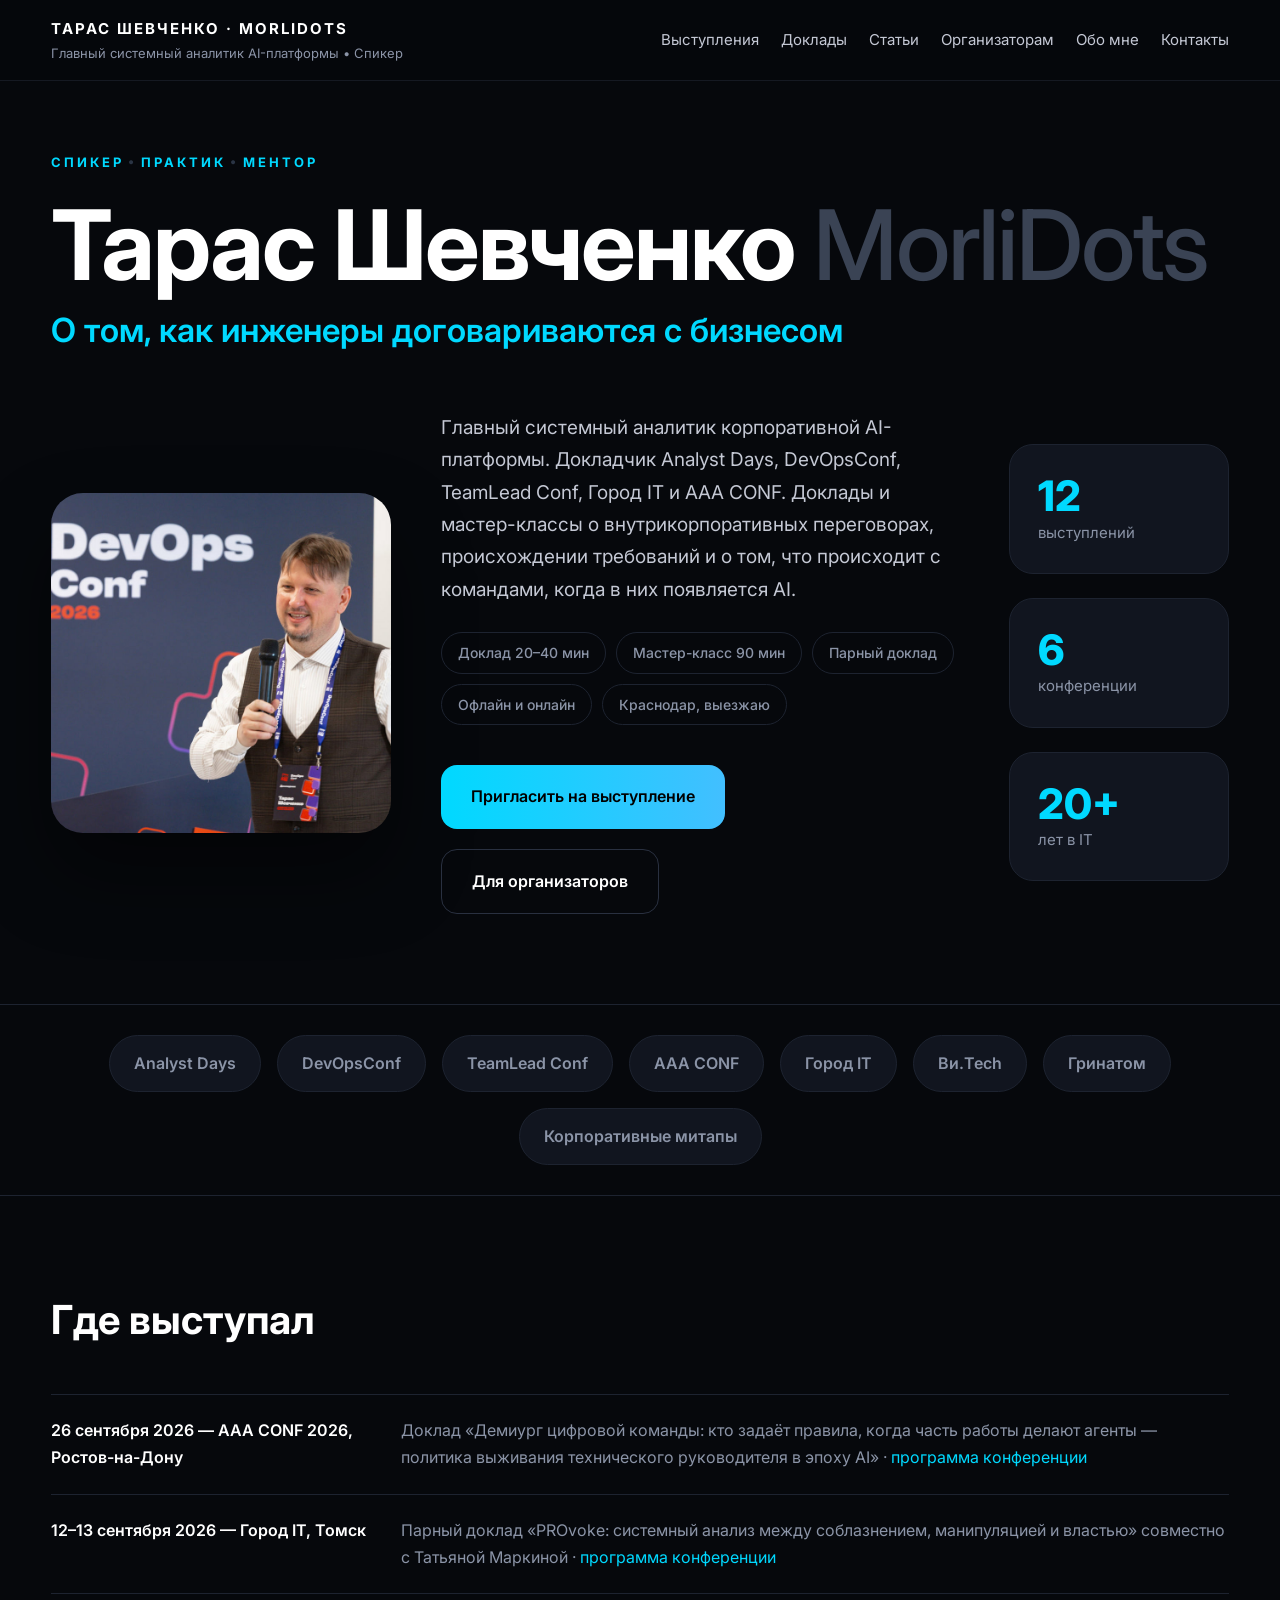
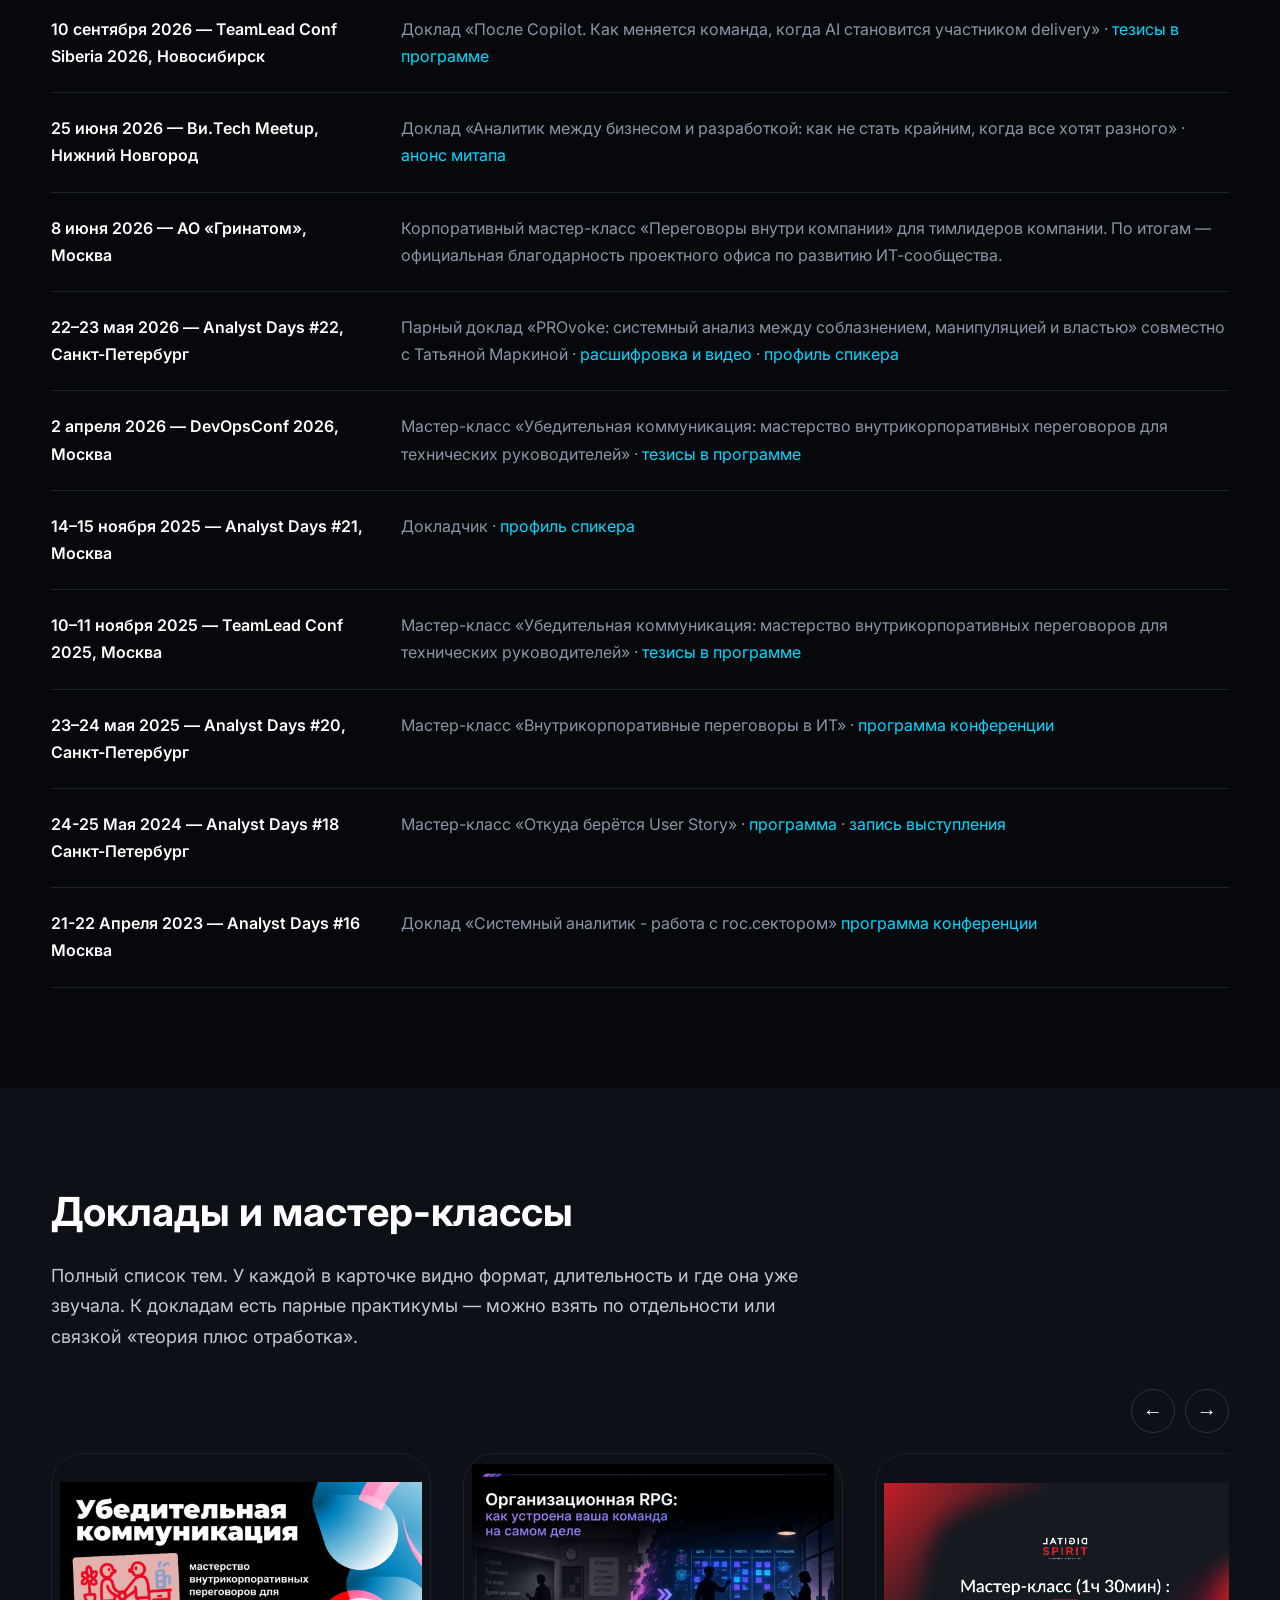
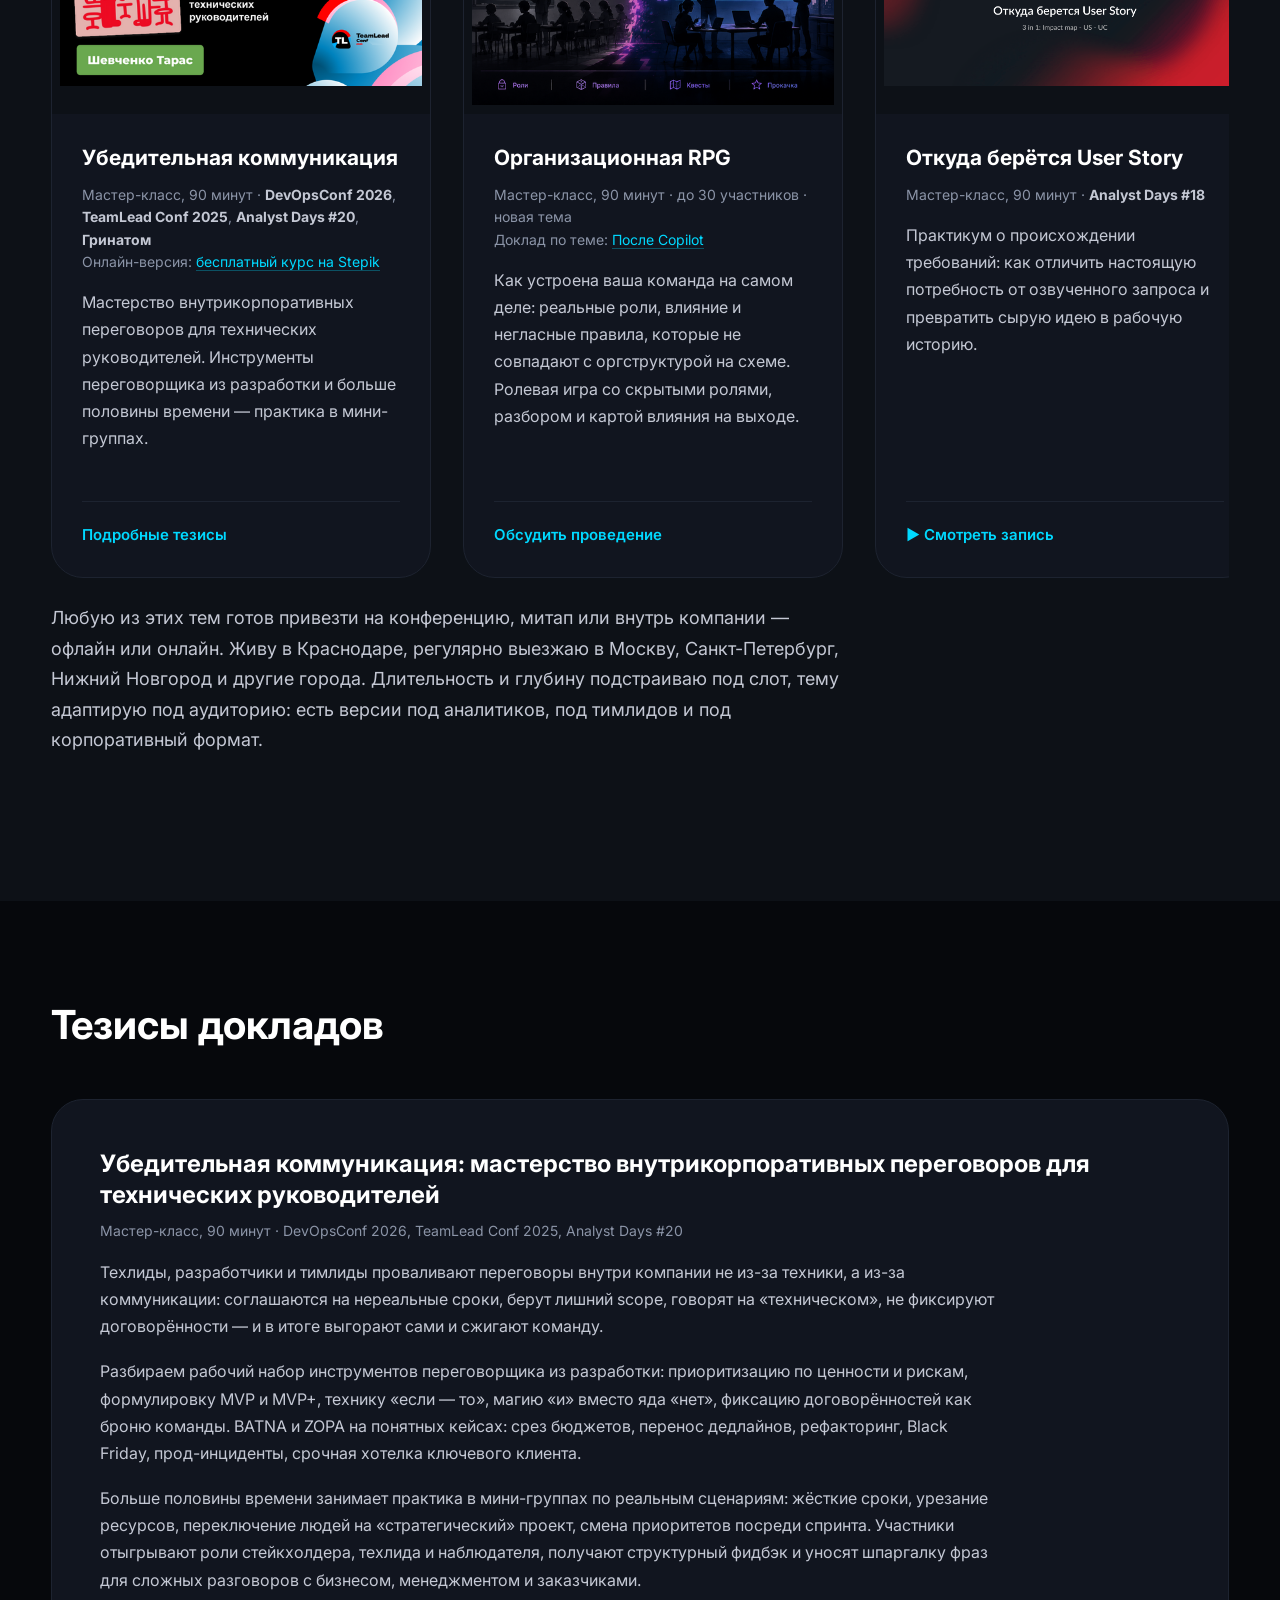
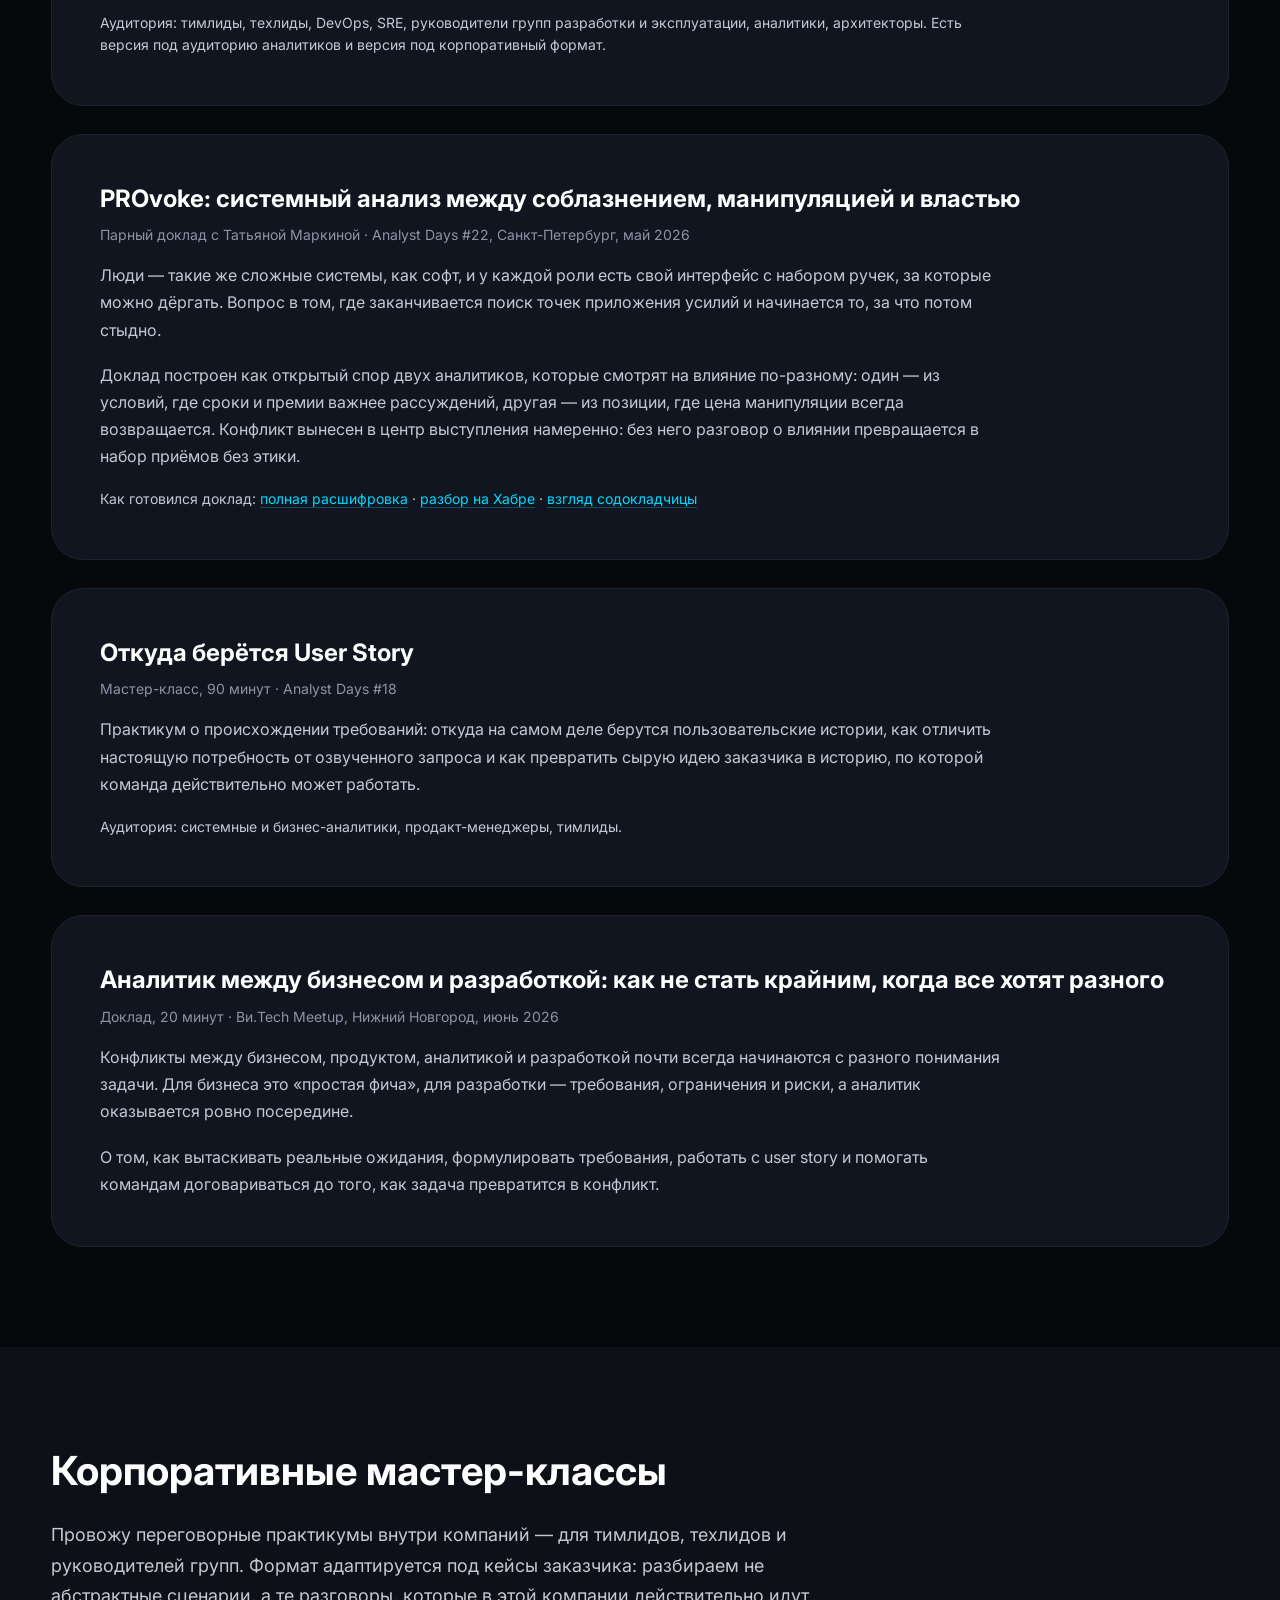
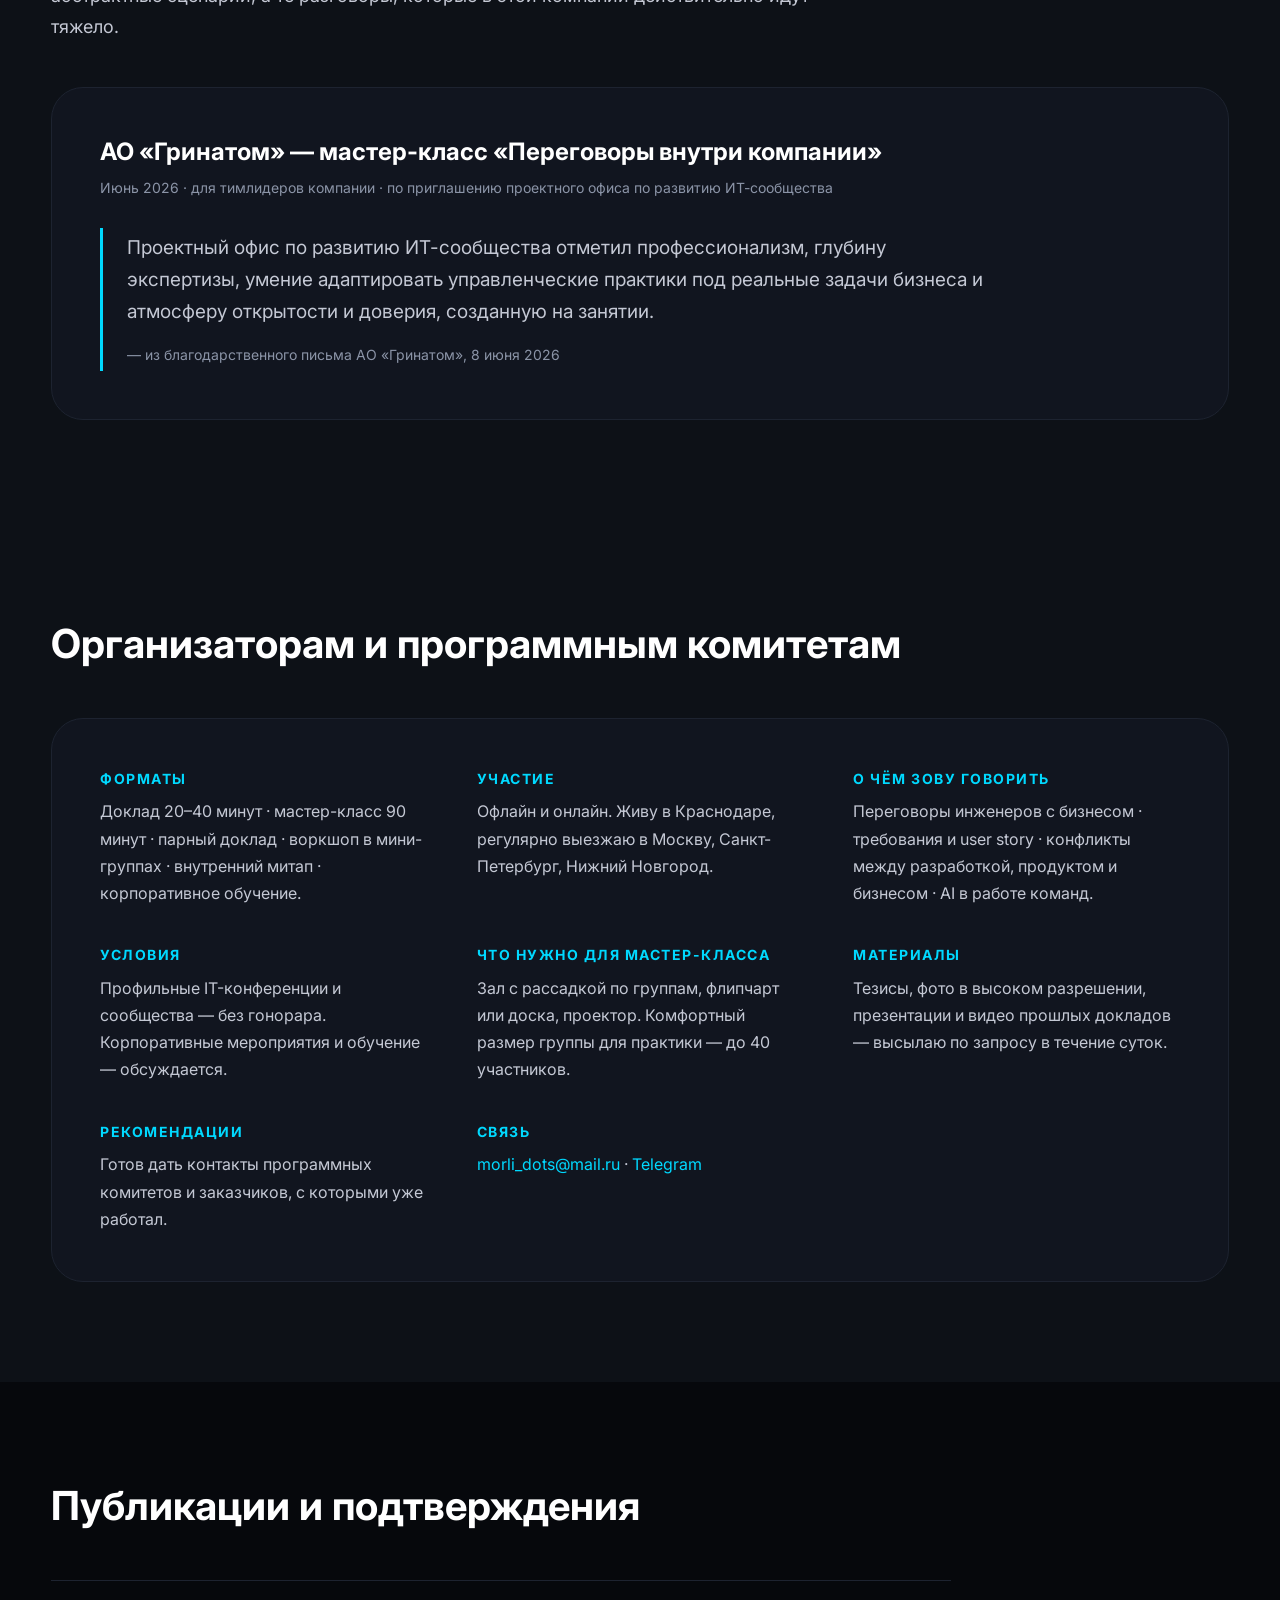
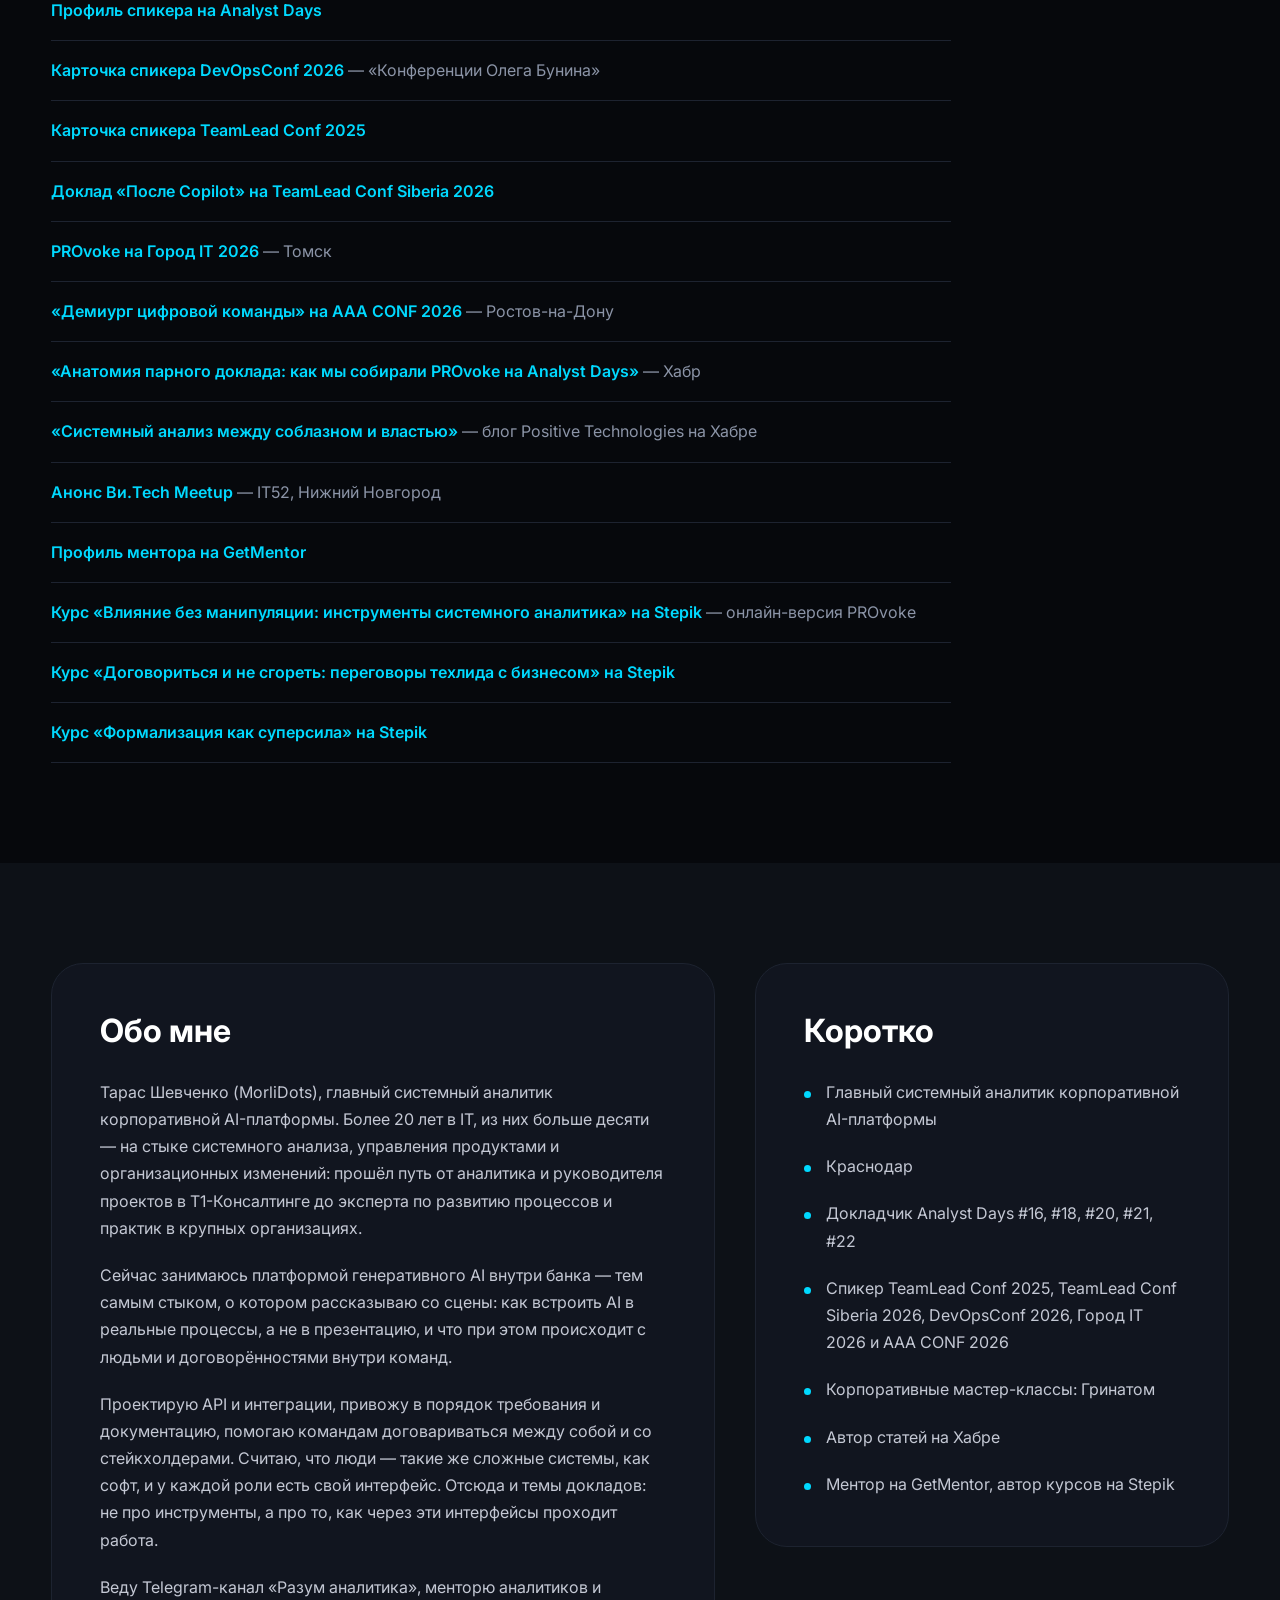
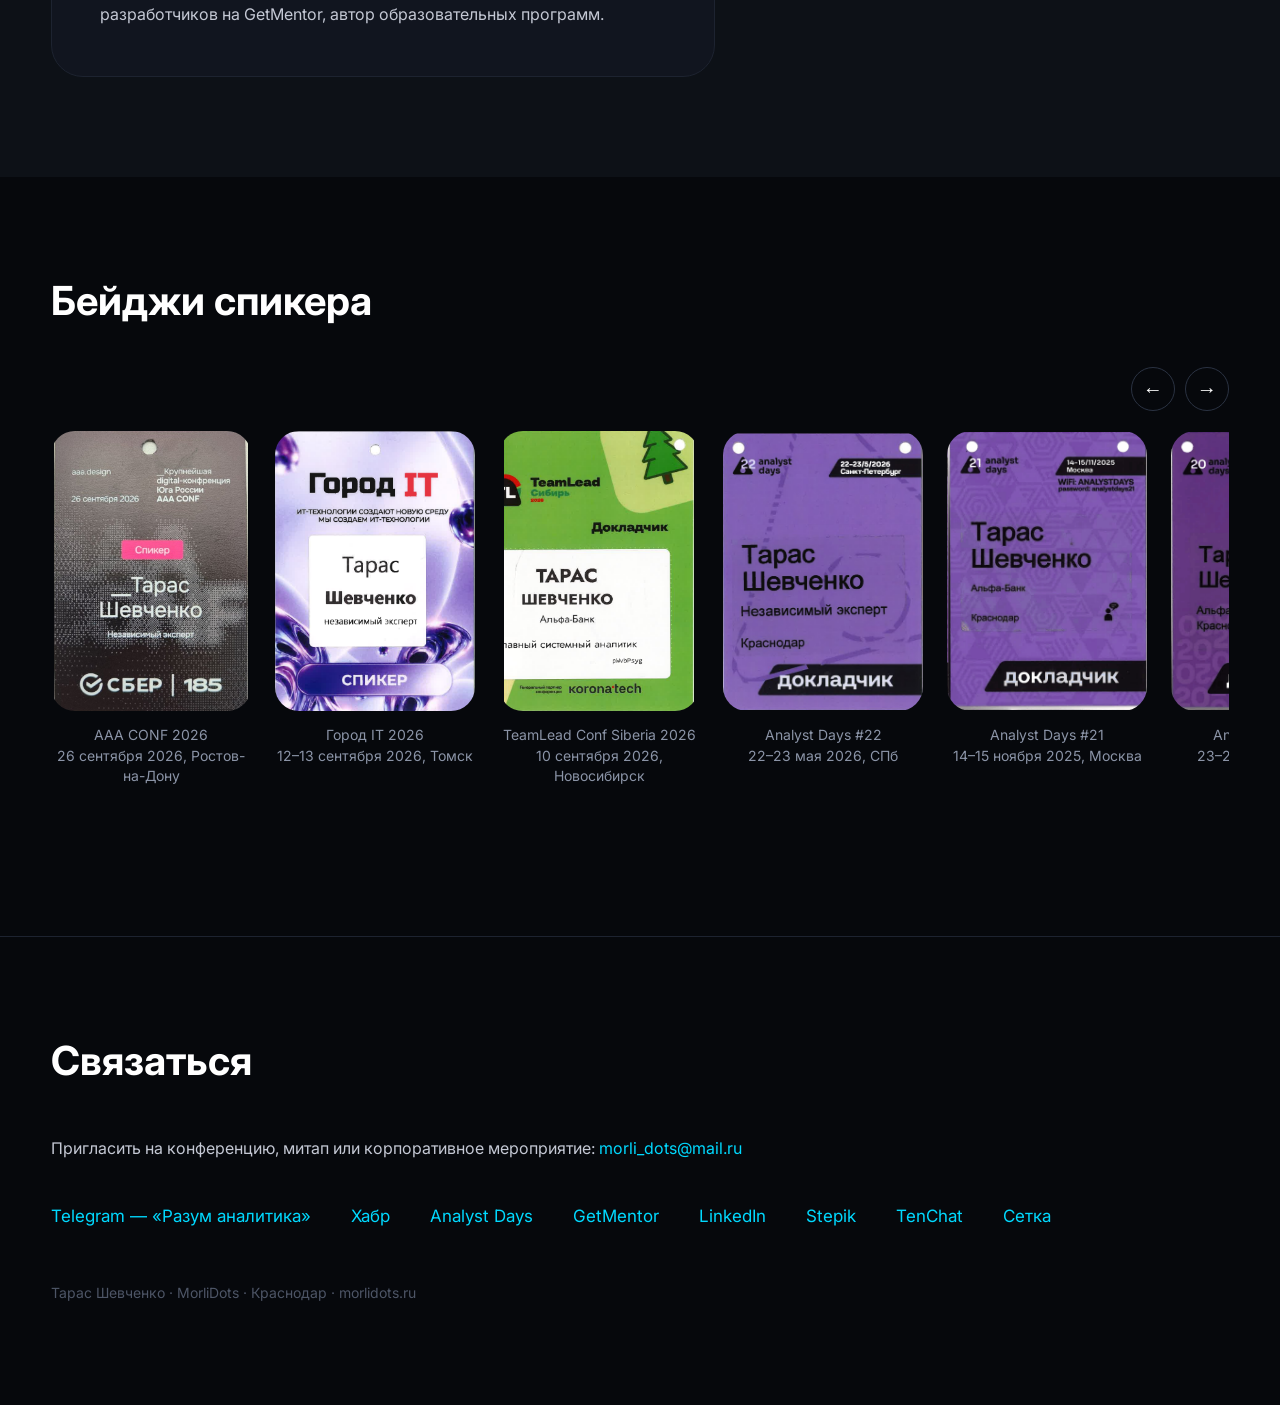
==== commit 86d49084: "Добавить выступление AAA CONF 2026, бейдж и горизонтальные карусели для докладов и бейджей" ====
--- a/index.html
+++ b/index.html
@@ -42,7 +42,7 @@
       "@type": "Place",
       "name": "Краснодар, Россия"
     },
-    "description": "Спикер и системный аналитик. Выступает о внутрикорпоративных переговорах для технических руководителей, происхождении требований и изменении инженерных команд под влиянием AI. Докладчик Analyst Days, DevOpsConf, TeamLead Conf, Город IT.",
+    "description": "Спикер и системный аналитик. Выступает о внутрикорпоративных переговорах для технических руководителей, происхождении требований и изменении инженерных команд под влиянием AI. Докладчик Analyst Days, DevOpsConf, TeamLead Conf, Город IT, AAA CONF.",
     "knowsAbout": [
       "внутрикорпоративные переговоры в IT",
       "коммуникация инженеров с бизнесом",
@@ -248,7 +248,7 @@
     <div class="hero-content">
       <p>
         Главный системный аналитик корпоративной AI-платформы. Докладчик Analyst&nbsp;Days,
-        DevOpsConf, TeamLead&nbsp;Conf и Город&nbsp;IT. Доклады и мастер-классы о внутрикорпоративных переговорах,
+        DevOpsConf, TeamLead&nbsp;Conf, Город&nbsp;IT и AAA&nbsp;CONF. Доклады и мастер-классы о внутрикорпоративных переговорах,
         происхождении требований и о том, что происходит с командами, когда в них появляется AI.
       </p>
 
@@ -273,12 +273,12 @@
     <!-- Третья колонка сетки. Без неё .hero-grid разъезжается. -->
     <div class="stats">
       <div class="stat">
-        <div class="number">11</div>
+        <div class="number">12</div>
         <div class="text">выступлений</div>
       </div>
 
       <div class="stat">
-        <div class="number">5</div>
+        <div class="number">6</div>
         <div class="text">конференции</div>
       </div>
 
@@ -297,6 +297,7 @@
     <span>Analyst Days</span>
     <span>DevOpsConf</span>
     <span>TeamLead Conf</span>
+    <span>AAA CONF</span>
     <span>Город IT</span>
     <span>Ви.Tech</span>
     <span>Гринатом</span>
@@ -314,6 +315,15 @@
     <h2>Где выступал</h2>
 
     <ul class="timeline">
+
+      <li>
+        <div class="when">26 сентября 2026 — AAA CONF 2026, Ростов-на-Дону</div>
+        <div class="what">
+          Доклад «Демиург цифровой команды: кто задаёт правила, когда часть работы делают агенты —
+          политика выживания технического руководителя в эпоху AI» ·
+          <a href="https://aaa.events/" target="_blank" rel="noopener">программа конференции</a>
+        </div>
+      </li>
 
       <li>
         <div class="when">12–13 сентября 2026 — Город IT, Томск</div>
@@ -432,7 +442,7 @@
       «теория плюс отработка».
     </p>
 
-    <div class="cards">
+    <div class="cards" data-carousel>
 
       <article class="card" id="talk-communication">
         <img src="./images/communication.png" alt="Мастер-класс «Убедительная коммуникация» на DevOpsConf 2026 и TeamLead Conf 2025">
@@ -509,7 +519,7 @@
         <div class="card-content">
           <h3>Демиург цифровой команды</h3>
           <div class="talk-meta">
-            Доклад, 40 минут · <strong>AAA CONF 2026</strong>, Ростов-на-Дону, 26 сентября, 16:25<br>
+            Доклад, 40 минут · <strong>AAA CONF 2026</strong>, Ростов-на-Дону, 26 сентября<br>
             Практикум по теме: <a href="#thesis-communication">Убедительная коммуникация</a>
           </div>
           <p>
@@ -769,6 +779,7 @@
       <li><a href="https://teamleadconf.ru/moscow/2025/authors/19041" target="_blank" rel="noopener">Карточка спикера TeamLead Conf 2025</a></li>
       <li><a href="https://teamleadconf.ru/siberia/2026/abstracts/18545" target="_blank" rel="noopener">Доклад «После Copilot» на TeamLead Conf Siberia 2026</a></li>
       <li><a href="https://gorod.it/inprog26?section=cmqz6rnsr00cfw876ow92hsue&amp;conferenceSlug=gorod-it-2026" target="_blank" rel="noopener">PROvoke на Город IT 2026</a> — Томск</li>
+      <li><a href="https://aaa.events/" target="_blank" rel="noopener">«Демиург цифровой команды» на AAA CONF 2026</a> — Ростов-на-Дону</li>
       <li><a href="https://habr.com/ru/articles/1054676/" target="_blank" rel="noopener">«Анатомия парного доклада: как мы собирали PROvoke на Analyst Days»</a> — Хабр</li>
       <li><a href="https://habr.com/ru/companies/pt/articles/1060120/" target="_blank" rel="noopener">«Системный анализ между соблазном и властью»</a> — блог Positive Technologies на Хабре</li>
       <li><a href="https://it52.info/events/2026-06-25-vi-tech-meetup-konflikty-mezhdu-razrabotkoy-produktom-i-biznesom" target="_blank" rel="noopener">Анонс Ви.Tech Meetup</a> — IT52, Нижний Новгород</li>
@@ -820,7 +831,7 @@
         <li>Главный системный аналитик корпоративной AI-платформы</li>
         <li>Краснодар</li>
         <li>Докладчик Analyst Days #16, #18, #20, #21, #22</li>
-        <li>Спикер TeamLead Conf 2025, TeamLead Conf Siberia 2026, DevOpsConf 2026 и Город IT 2026</li>
+        <li>Спикер TeamLead Conf 2025, TeamLead Conf Siberia 2026, DevOpsConf 2026, Город IT 2026 и AAA CONF 2026</li>
         <li>Корпоративные мастер-классы: Гринатом</li>
         <li>Автор статей на Хабре</li>
         <li>Ментор на GetMentor, автор курсов на Stepik</li>
@@ -836,7 +847,11 @@
 
     <h2>Бейджи спикера</h2>
 
-    <div class="badges">
+    <div class="badges" data-carousel>
+      <figure>
+        <img src="./images/badge9.jpg" alt="Бейдж спикера AAA CONF 2026, Ростов-на-Дону, сентябрь 2026" loading="lazy">
+        <figcaption>AAA CONF 2026<br>26 сентября 2026, Ростов-на-Дону</figcaption>
+      </figure>
       <figure>
         <img src="./images/badge8.png" alt="Бейдж докладчика Город IT 2026, Томск, сентябрь 2026">
         <figcaption>Город IT 2026<br>12–13 сентября 2026, Томск</figcaption>
--- a/style.css
+++ b/style.css
@@ -1212,3 +1212,71 @@
         padding-left: 18px;
     }
 }
+
+/* ==========================================================
+   ГОРИЗОНТАЛЬНЫЕ КАРУСЕЛИ: доклады и бейджи
+   ========================================================== */
+
+.cards[data-carousel],
+.badges[data-carousel] {
+    display: flex;
+    grid-template-columns: none;
+    overflow-x: auto;
+    scroll-snap-type: x mandatory;
+    scroll-behavior: smooth;
+    -webkit-overflow-scrolling: touch;
+    padding: 12px 4px 18px;
+    margin-bottom: 32px;
+    scrollbar-width: thin;
+    scrollbar-color: #2a3242 transparent;
+}
+
+.cards[data-carousel]::-webkit-scrollbar,
+.badges[data-carousel]::-webkit-scrollbar { height: 6px; }
+.cards[data-carousel]::-webkit-scrollbar-thumb,
+.badges[data-carousel]::-webkit-scrollbar-thumb { background: #2a3242; border-radius: 3px; }
+
+.cards[data-carousel] > .card {
+    flex: 0 0 min(380px, 85%);
+    height: auto;
+    scroll-snap-align: start;
+}
+
+.badges[data-carousel] > figure {
+    flex: 0 0 200px;
+    scroll-snap-align: start;
+}
+
+.badges[data-carousel] img {
+    height: 280px;
+    object-fit: contain;
+}
+
+.carousel-nav {
+    display: flex;
+    justify-content: flex-end;
+    gap: 10px;
+    margin: -8px 0 8px;
+}
+
+.carousel-nav button {
+    width: 44px;
+    height: 44px;
+    border-radius: 50%;
+    border: 1px solid #2a3242;
+    background: transparent;
+    color: inherit;
+    font-size: 20px;
+    cursor: pointer;
+    transition: background .2s, opacity .2s;
+}
+
+.carousel-nav button:hover { background: rgba(0,217,255,.12); }
+.carousel-nav button:disabled { opacity: .3; cursor: default; }
+
+@media (max-width: 700px) {
+    .carousel-nav { display: none; }
+    .badges[data-carousel] > figure { flex-basis: 160px; }
+    .badges[data-carousel] img { height: 220px; }
+}
+
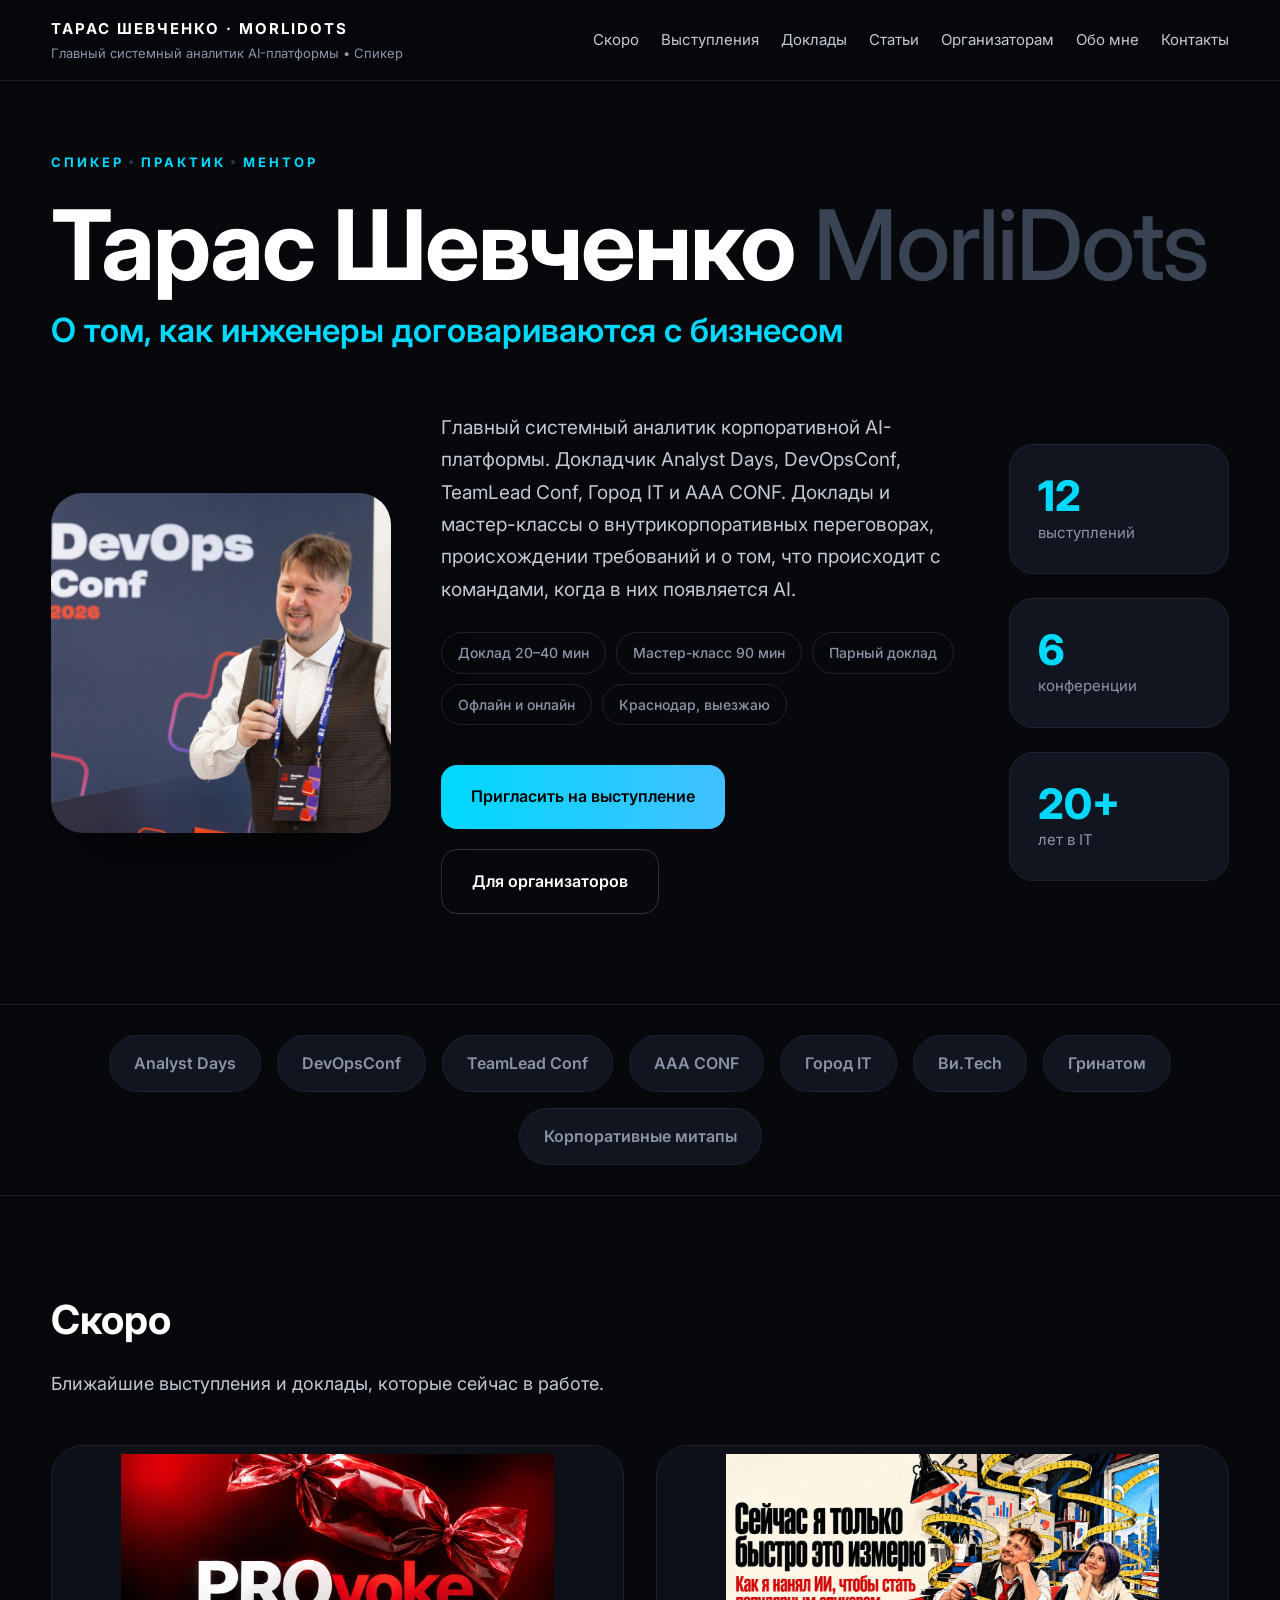
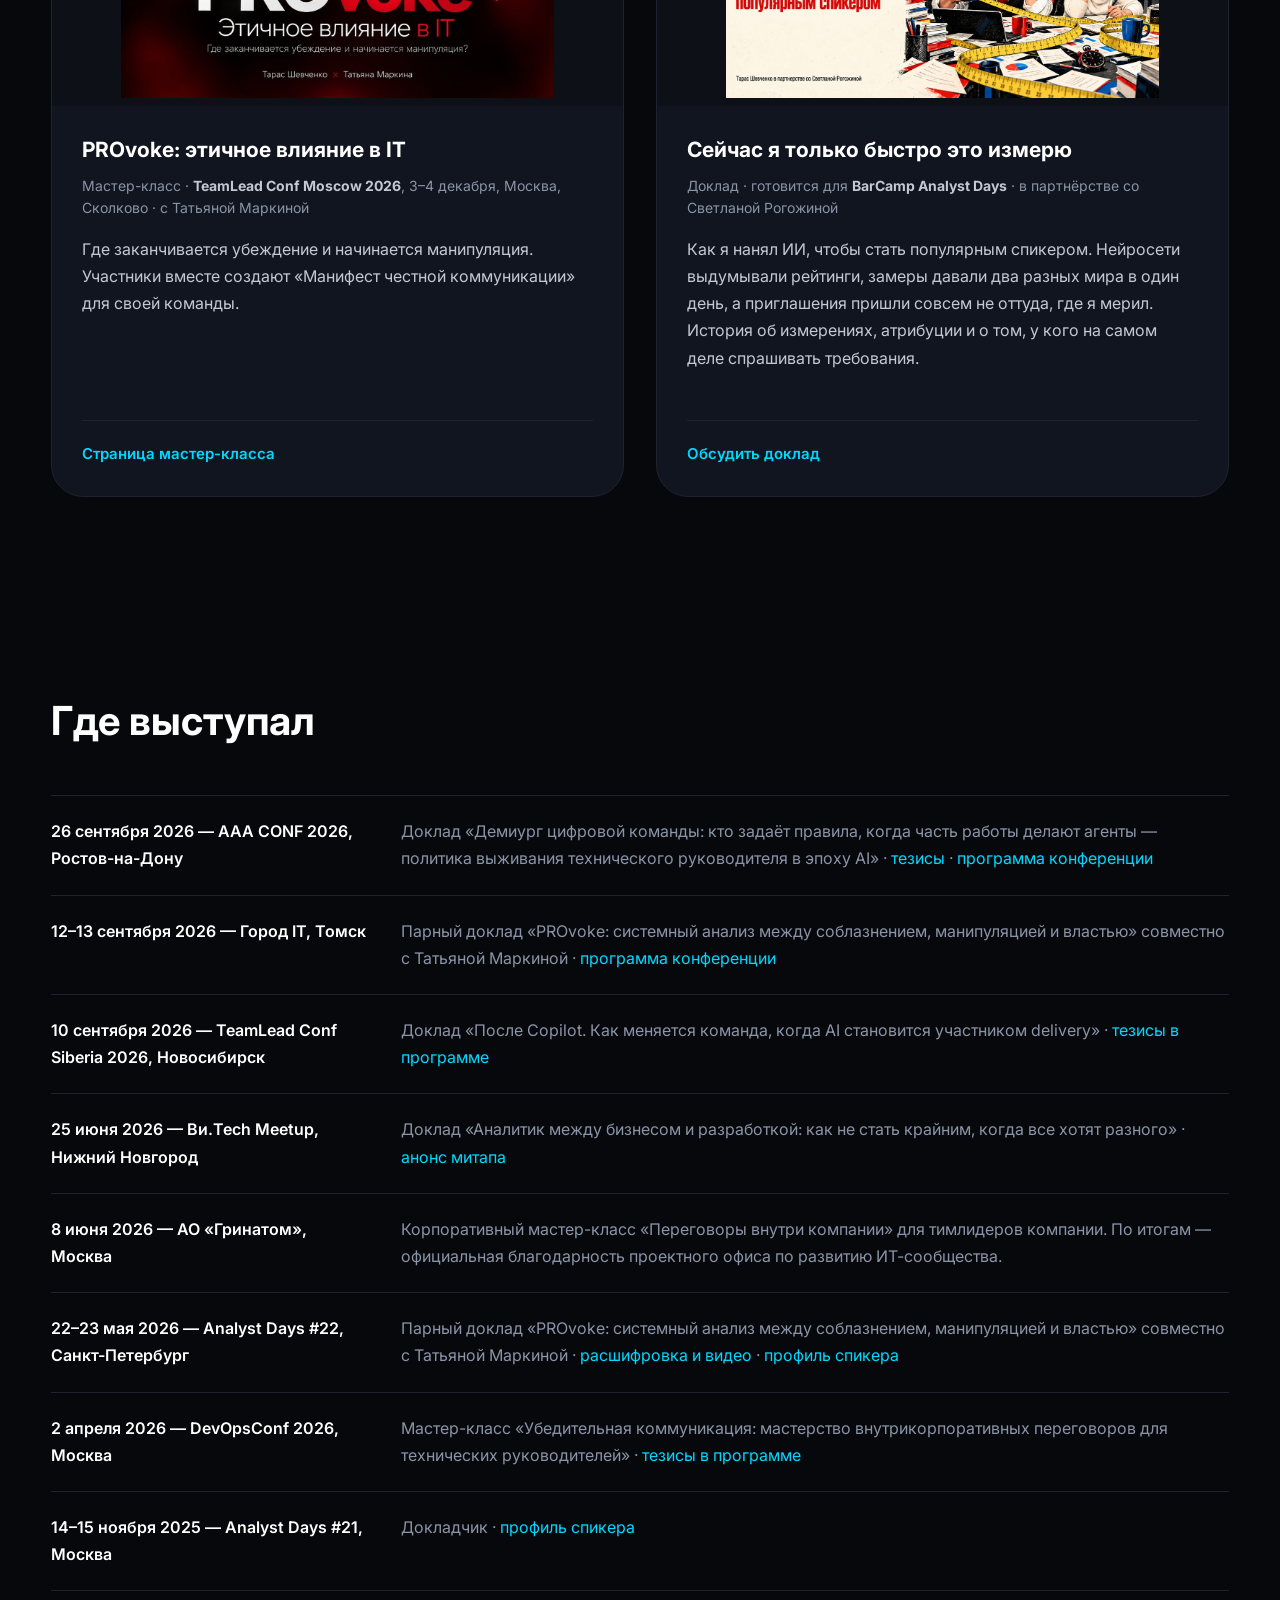
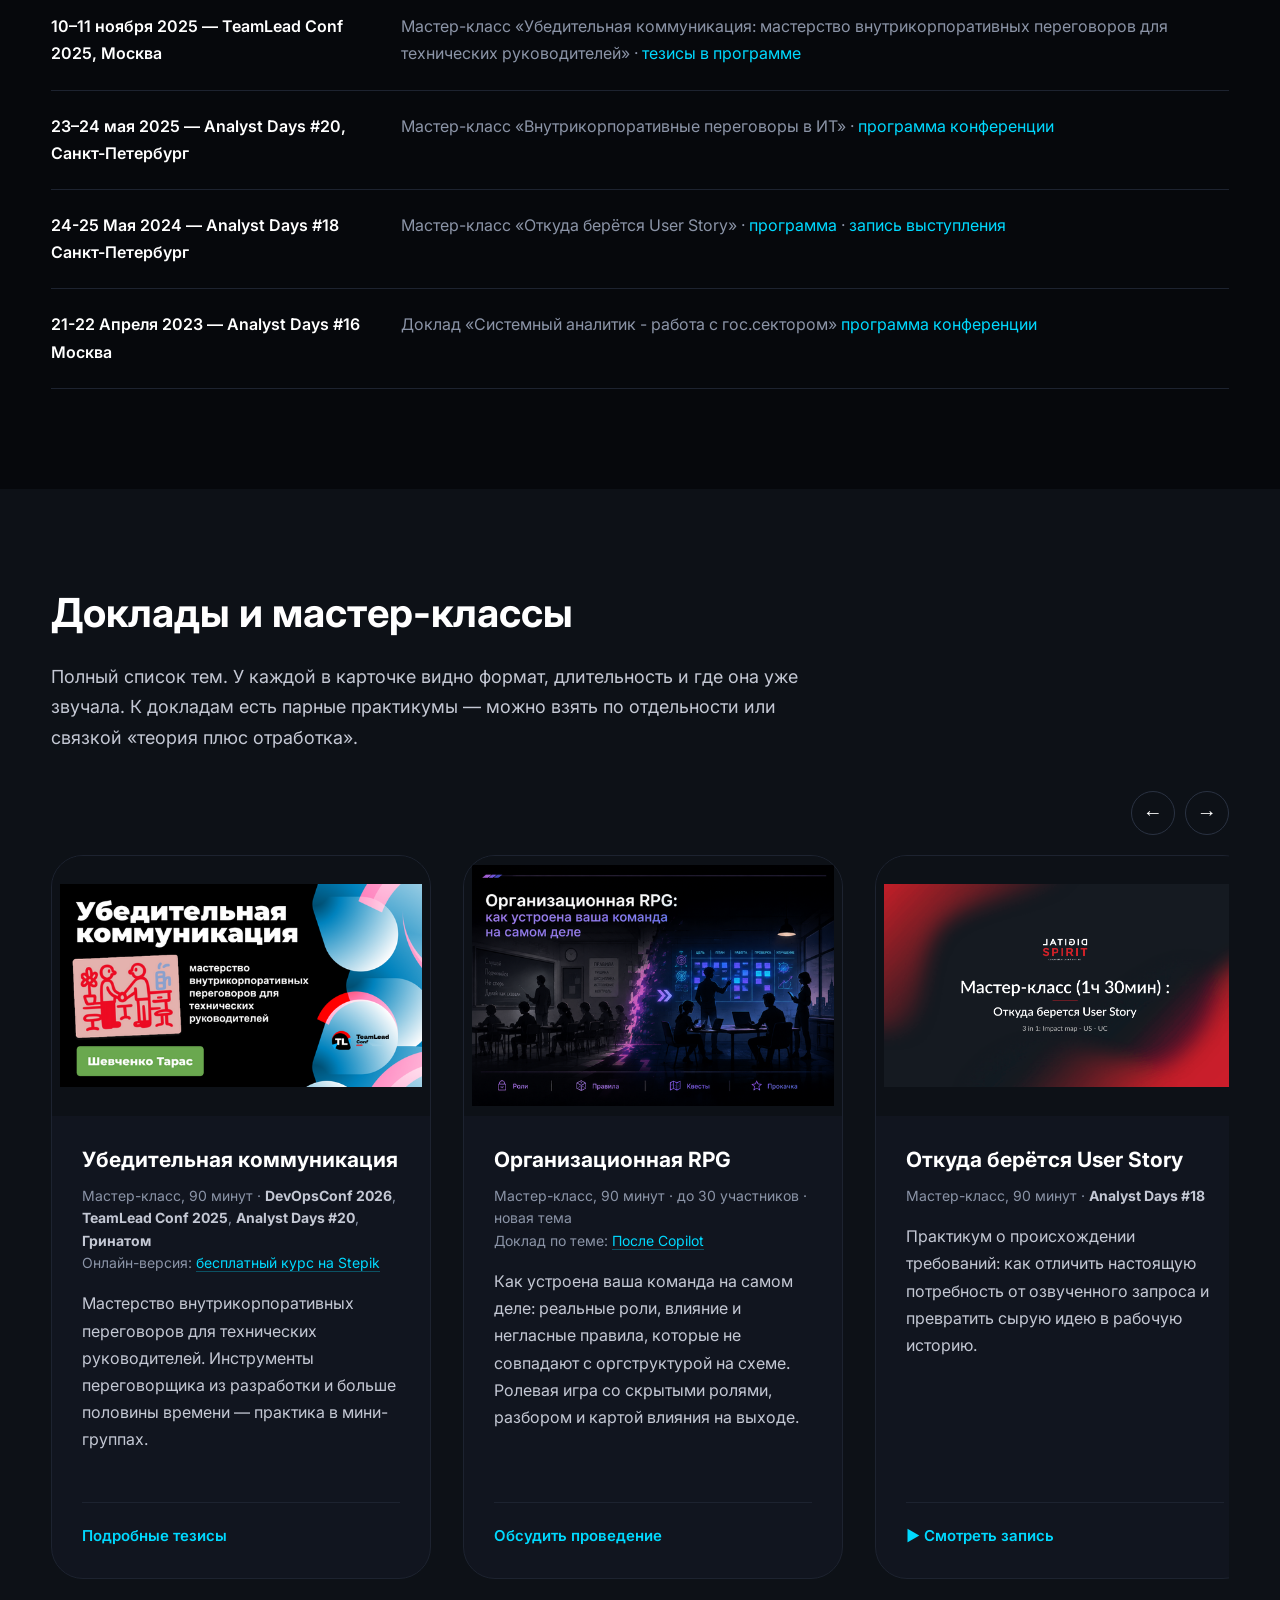
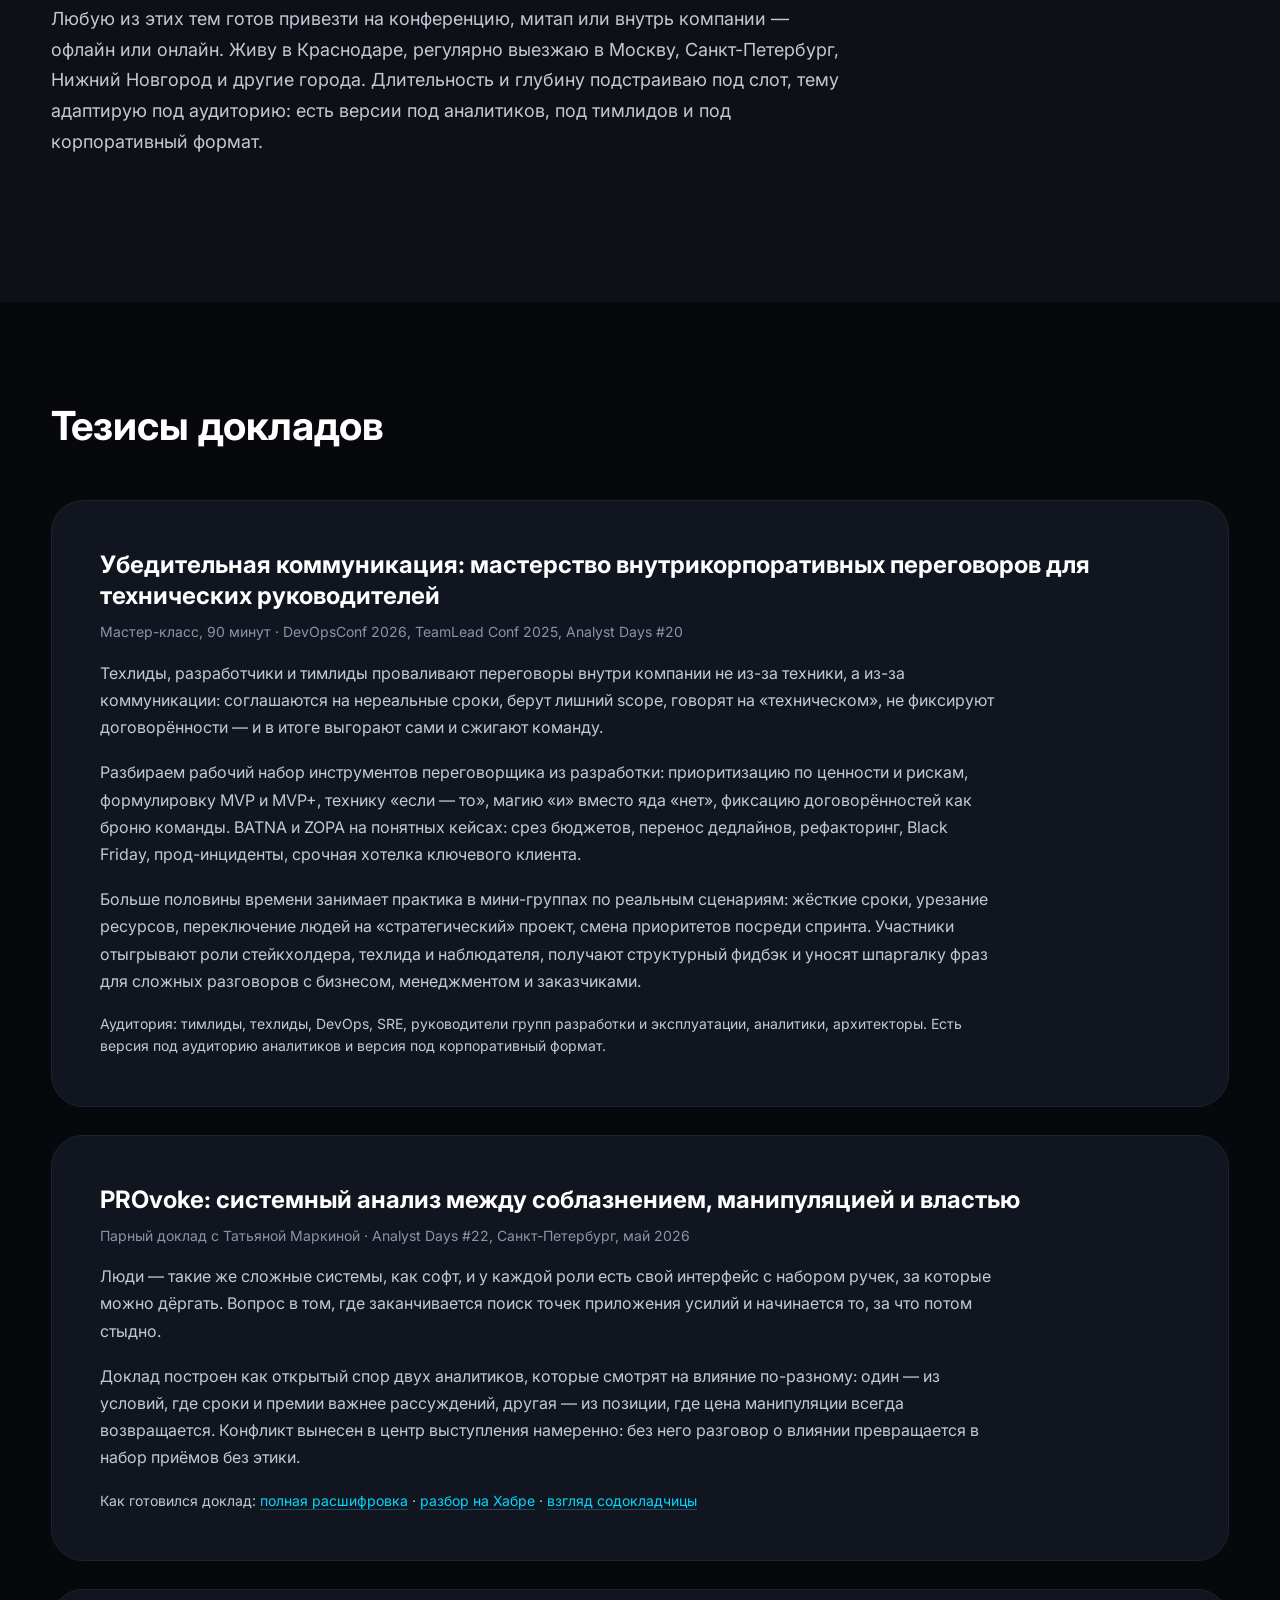
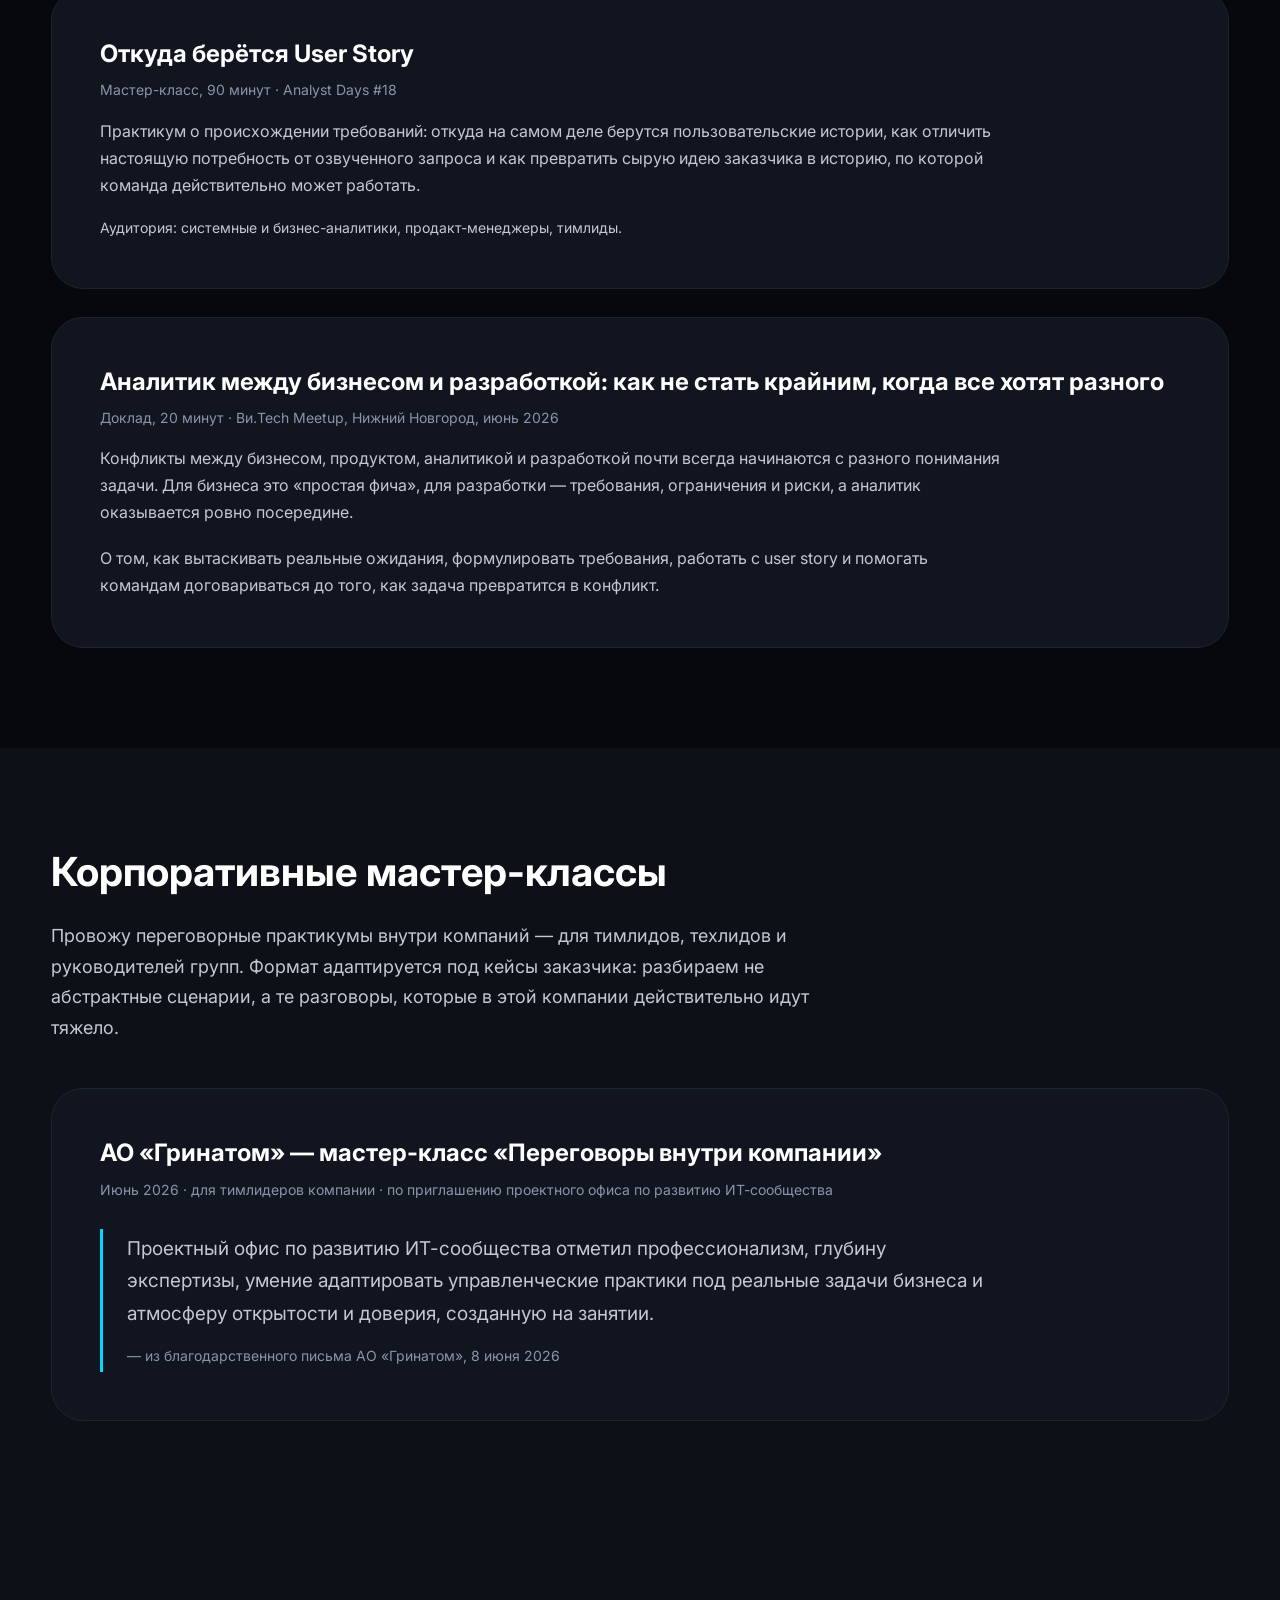
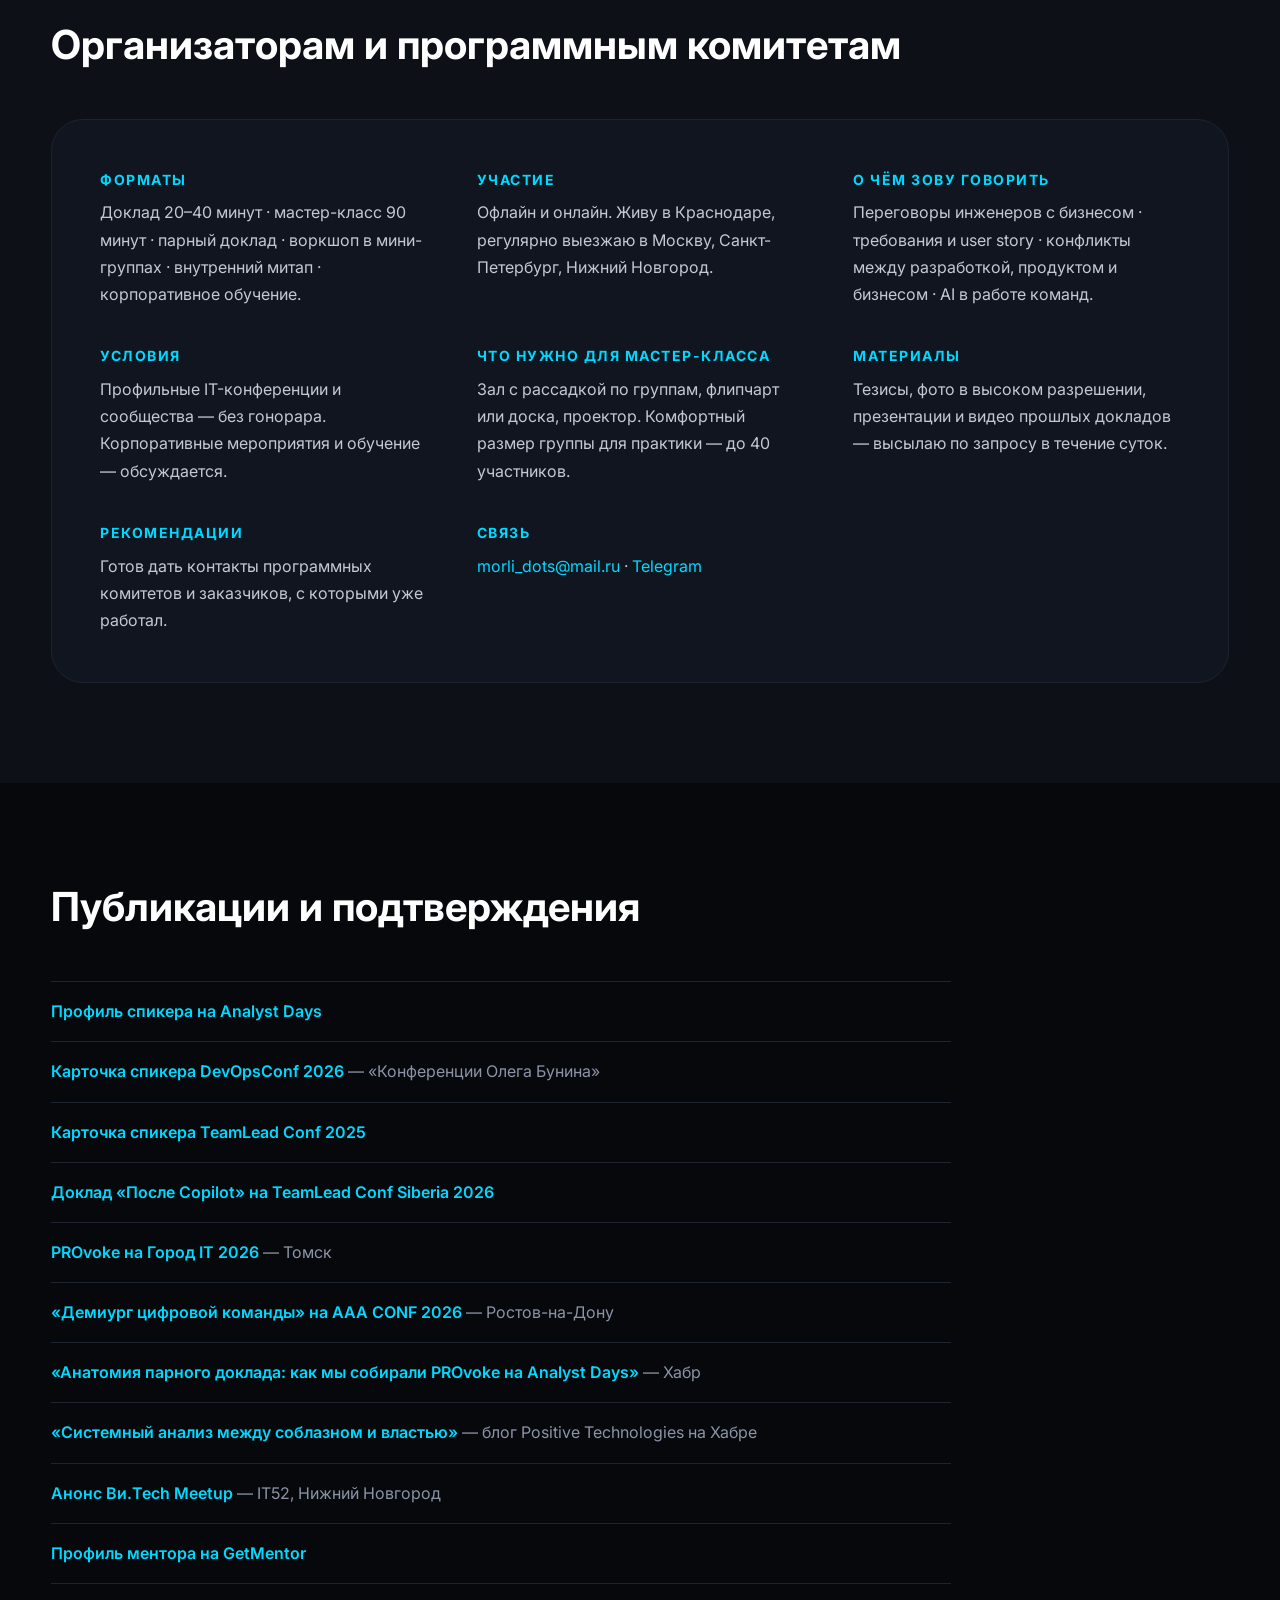
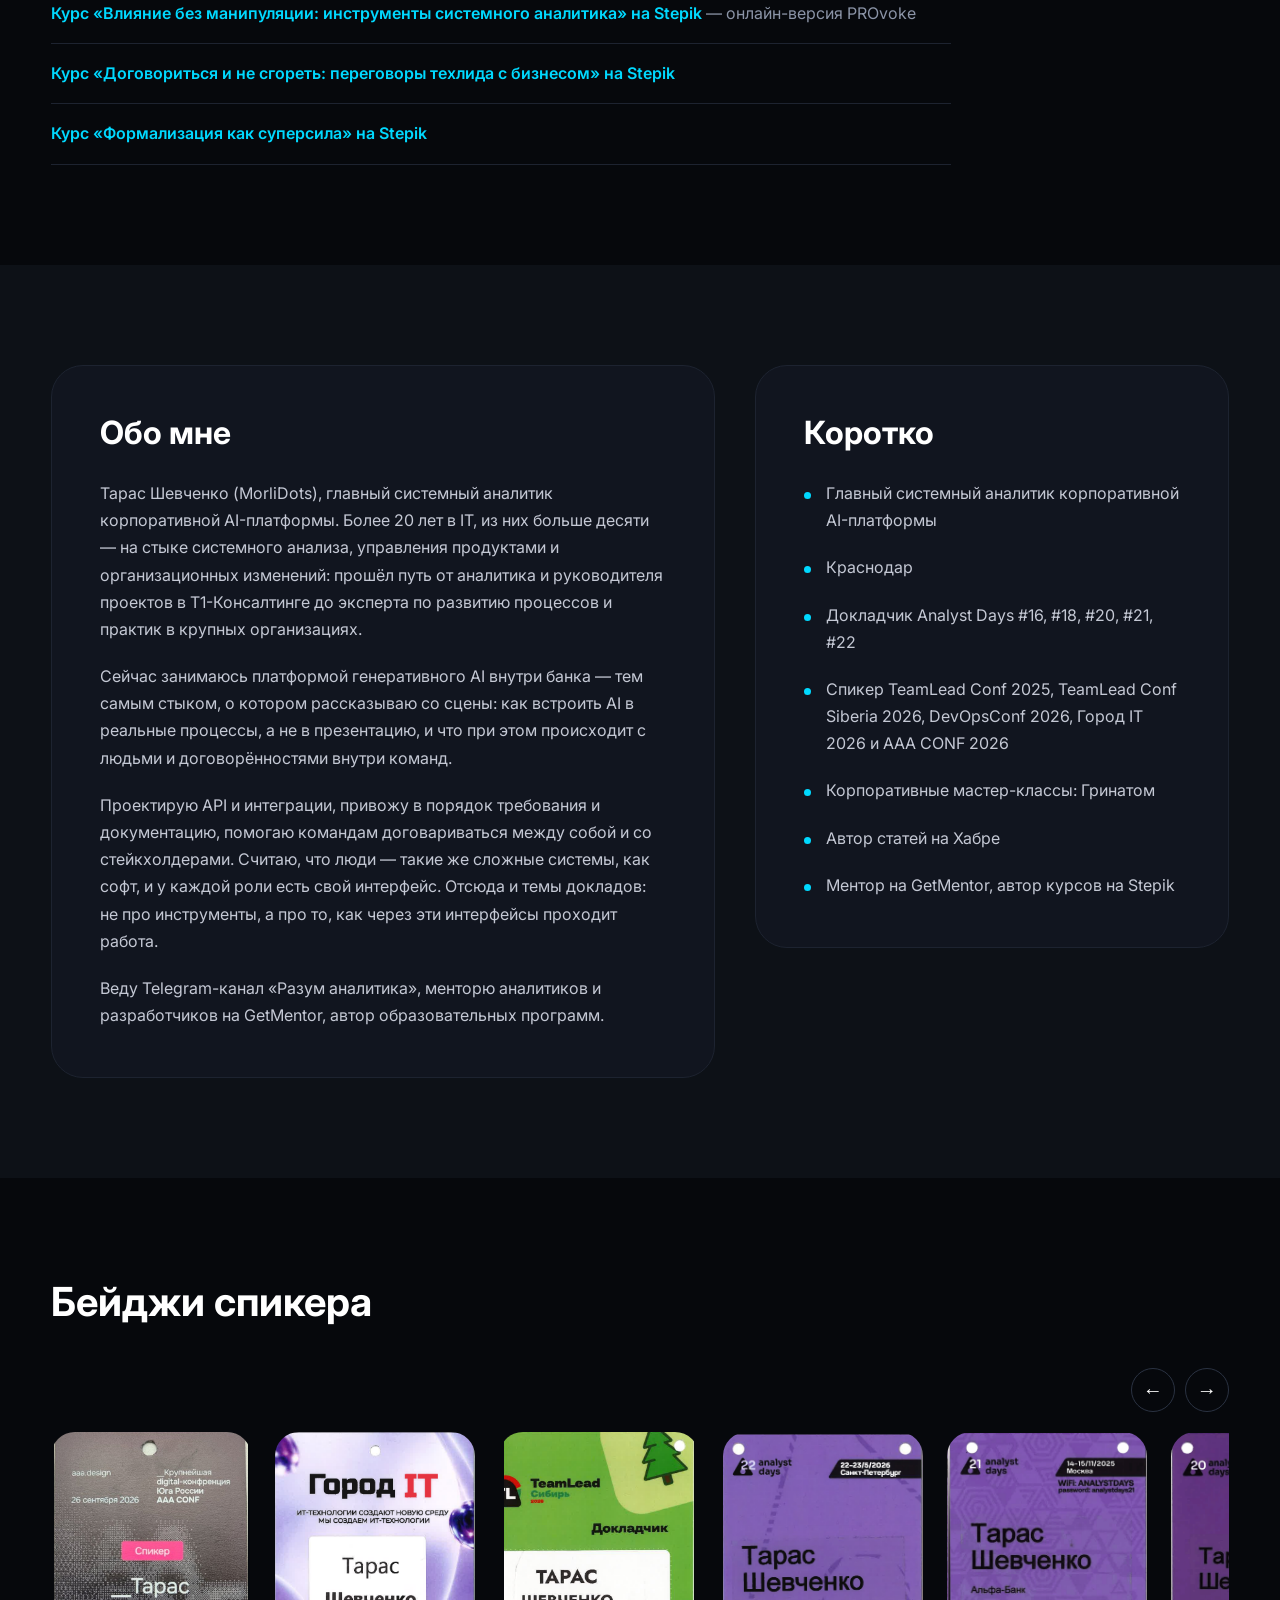
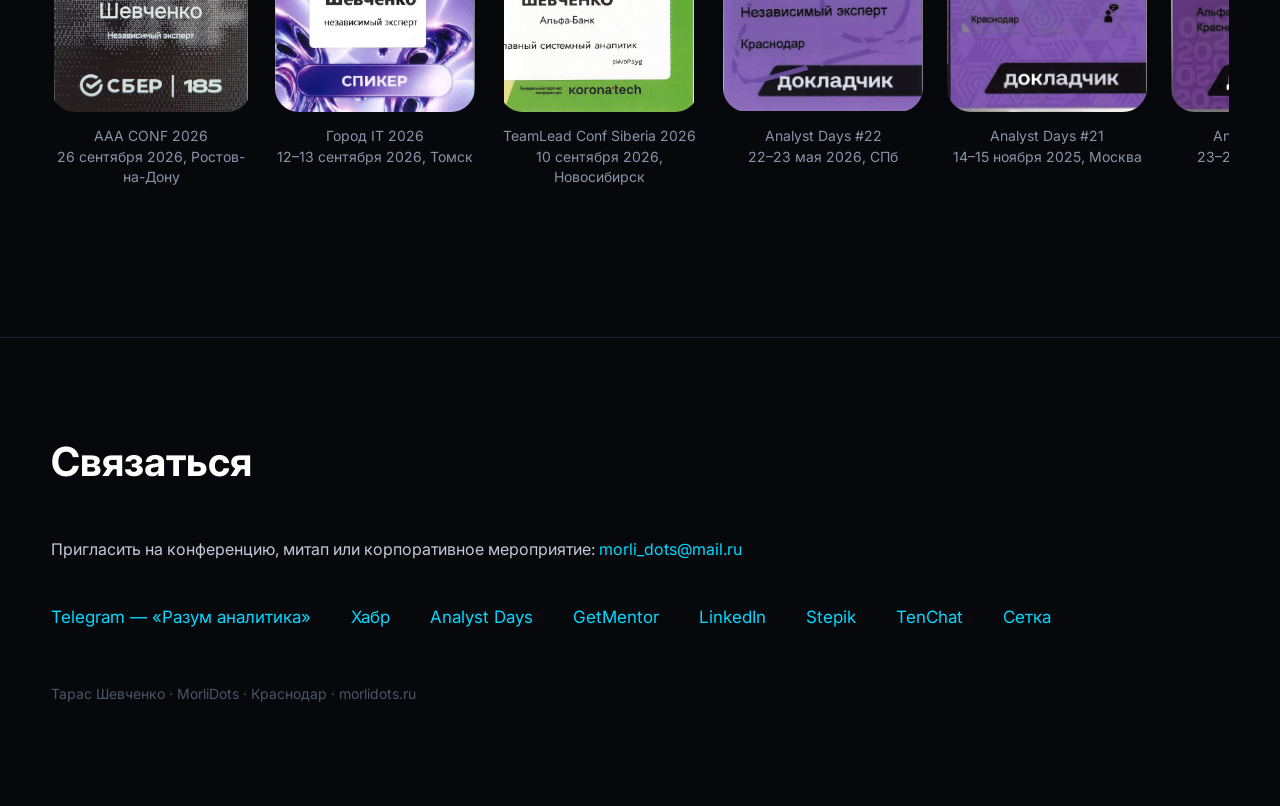
==== commit e8b326a3: "Добавить тезисы доклада «Демиург цифровой команды», секцию «Скоро» с TeamLead Conf Moscow 2026 и Bar" ====
--- a/index.html
+++ b/index.html
@@ -55,6 +55,19 @@
     "performerIn": [
       {
         "@type": "Event",
+        "name": "TeamLead Conf Moscow 2026 — PROvoke: Этичное влияние в IT. Создаём «Манифест честной коммуникации» для всей команды",
+        "startDate": "2026-12-03",
+        "endDate": "2026-12-04",
+        "eventStatus": "https://schema.org/EventScheduled",
+        "eventAttendanceMode": "https://schema.org/OfflineEventAttendanceMode",
+        "location": {
+          "@type": "Place",
+          "name": "Кампус СКОЛКОВО, Москва"
+        },
+        "url": "https://teamleadconf.ru/moscow/2026/abstracts/17929"
+      },
+      {
+        "@type": "Event",
         "name": "AAA CONF 2026 — Демиург цифровой команды: кто задаёт правила, когда часть работы делают агенты",
         "startDate": "2026-09-26T16:25:00+03:00",
         "endDate": "2026-09-26T17:05:00+03:00",
@@ -65,7 +78,8 @@
           "name": "Hyatt Regency, Ростов-на-Дону",
           "address": "Ростов-на-Дону, ул. Большая Садовая, 121"
         },
-        "url": "https://aaa.events/"
+        "url": "https://morlidots.ru/talk-demiurge.html",
+        "sameAs": "https://aaa.events/"
       },
       {
         "@type": "Event",
@@ -218,6 +232,7 @@
     </div>
 
     <nav>
+      <a href="#upcoming">Скоро</a>
       <a href="#history">Выступления</a>
       <a href="#talks">Доклады</a>
       <a href="/articles/">Статьи</a>
@@ -307,6 +322,60 @@
 
 
 <!-- =========================================================
+     ПЛАНЫ — ближайшие выступления и доклады в работе
+     ========================================================= -->
+<section id="upcoming" class="section">
+  <div class="container">
+
+    <h2>Скоро</h2>
+
+    <p class="section-lead">
+      Ближайшие выступления и доклады, которые сейчас в работе.
+    </p>
+
+    <div class="cards">
+
+      <article class="card" id="upcoming-provoke-tl2026">
+        <img src="./images/upcoming-provoke-tl2026.jpg" alt="Мастер-класс PROvoke: этичное влияние в IT на TeamLead Conf Moscow 2026" loading="lazy">
+        <div class="card-content">
+          <h3>PROvoke: этичное влияние в IT</h3>
+          <div class="talk-meta">
+            Мастер-класс · <strong>TeamLead Conf Moscow 2026</strong>, 3–4 декабря, Москва, Сколково · с Татьяной Маркиной
+          </div>
+          <p>
+            Где заканчивается убеждение и начинается манипуляция. Участники вместе создают
+            «Манифест честной коммуникации» для своей команды.
+          </p>
+          <div class="card-spacer"></div>
+          <a class="talk-link" href="https://teamleadconf.ru/moscow/2026/abstracts/17929" target="_blank" rel="noopener">Страница мастер-класса</a>
+        </div>
+      </article>
+
+      <article class="card" id="upcoming-izmeryu">
+        <img src="./images/upcoming-izmeryu.jpg" alt="Доклад «Сейчас я только быстро это измерю» — готовится для BarCamp Analyst Days" loading="lazy">
+        <div class="card-content">
+          <h3>Сейчас я только быстро это измерю</h3>
+          <div class="talk-meta">
+            Доклад · готовится для <strong>BarCamp Analyst Days</strong> · в партнёрстве со Светланой Рогожиной
+          </div>
+          <p>
+            Как я нанял ИИ, чтобы стать популярным спикером. Нейросети выдумывали рейтинги,
+            замеры давали два разных мира в один день, а приглашения пришли совсем не оттуда,
+            где я мерил. История об измерениях, атрибуции и о том, у кого на самом деле
+            спрашивать требования.
+          </p>
+          <div class="card-spacer"></div>
+          <a class="talk-link" href="#contacts">Обсудить доклад</a>
+        </div>
+      </article>
+
+    </div>
+
+  </div>
+</section>
+
+
+<!-- =========================================================
      ГДЕ ВЫСТУПАЛ — плоский список с датами и внешними ссылками
      ========================================================= -->
 <section id="history" class="section">
@@ -321,6 +390,7 @@
         <div class="what">
           Доклад «Демиург цифровой команды: кто задаёт правила, когда часть работы делают агенты —
           политика выживания технического руководителя в эпоху AI» ·
+          <a href="./talk-demiurge.html">тезисы</a> ·
           <a href="https://aaa.events/" target="_blank" rel="noopener">программа конференции</a>
         </div>
       </li>
@@ -520,7 +590,7 @@
           <h3>Демиург цифровой команды</h3>
           <div class="talk-meta">
             Доклад, 40 минут · <strong>AAA CONF 2026</strong>, Ростов-на-Дону, 26 сентября<br>
-            Практикум по теме: <a href="#thesis-communication">Убедительная коммуникация</a>
+            Онлайн-курс по теме: <a href="https://stepik.org/a/297807" target="_blank" rel="noopener">Формализация как суперсила</a>
           </div>
           <p>
             Кто задаёт правила, когда часть работы делают агенты. Политика выживания технического
@@ -528,7 +598,7 @@
             ценность смещается от текста к решениям.
           </p>
           <div class="card-spacer"></div>
-          <a class="talk-link" href="https://aaa.events/" target="_blank" rel="noopener">Программа конференции</a>
+          <a class="talk-link" href="./talk-demiurge.html">Тезисы доклада</a>
         </div>
       </article>
 
@@ -537,7 +607,8 @@
         <div class="card-content">
           <h3>PROvoke (парный доклад)</h3>
           <div class="talk-meta">
-            Доклад, 50 минут · <strong>Analyst Days #22</strong>, май 2026 · с Татьяной Маркиной<br>
+            Доклад, 50 минут · <strong>Analyst Days #22</strong>, <strong>Город IT 2026</strong> · с Татьяной Маркиной<br>
+            Мастер-класс: <a href="#upcoming-provoke-tl2026">TeamLead Conf Moscow 2026</a>, декабрь<br>
             Онлайн-версия: <a href="https://stepik.org/course/286215/promo" target="_blank" rel="noopener">бесплатный курс на Stepik</a>
           </div>
           <p>
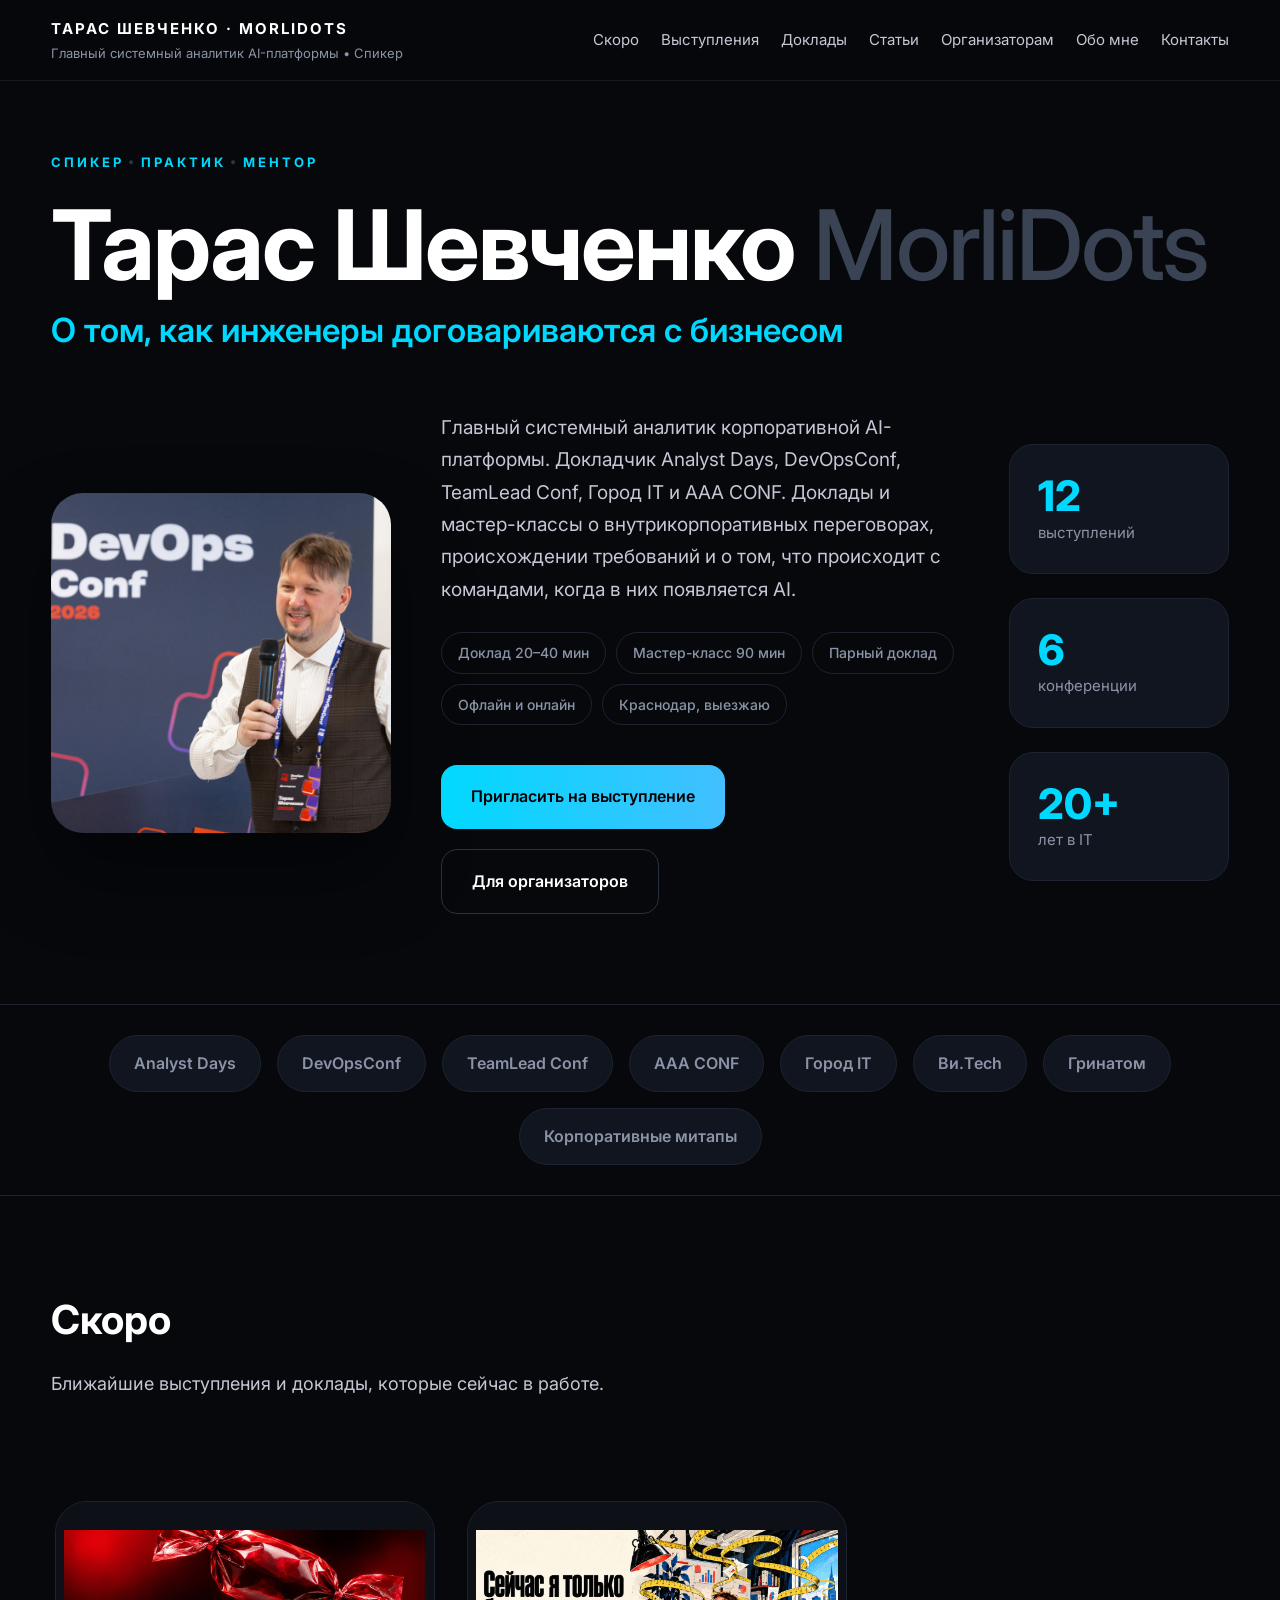
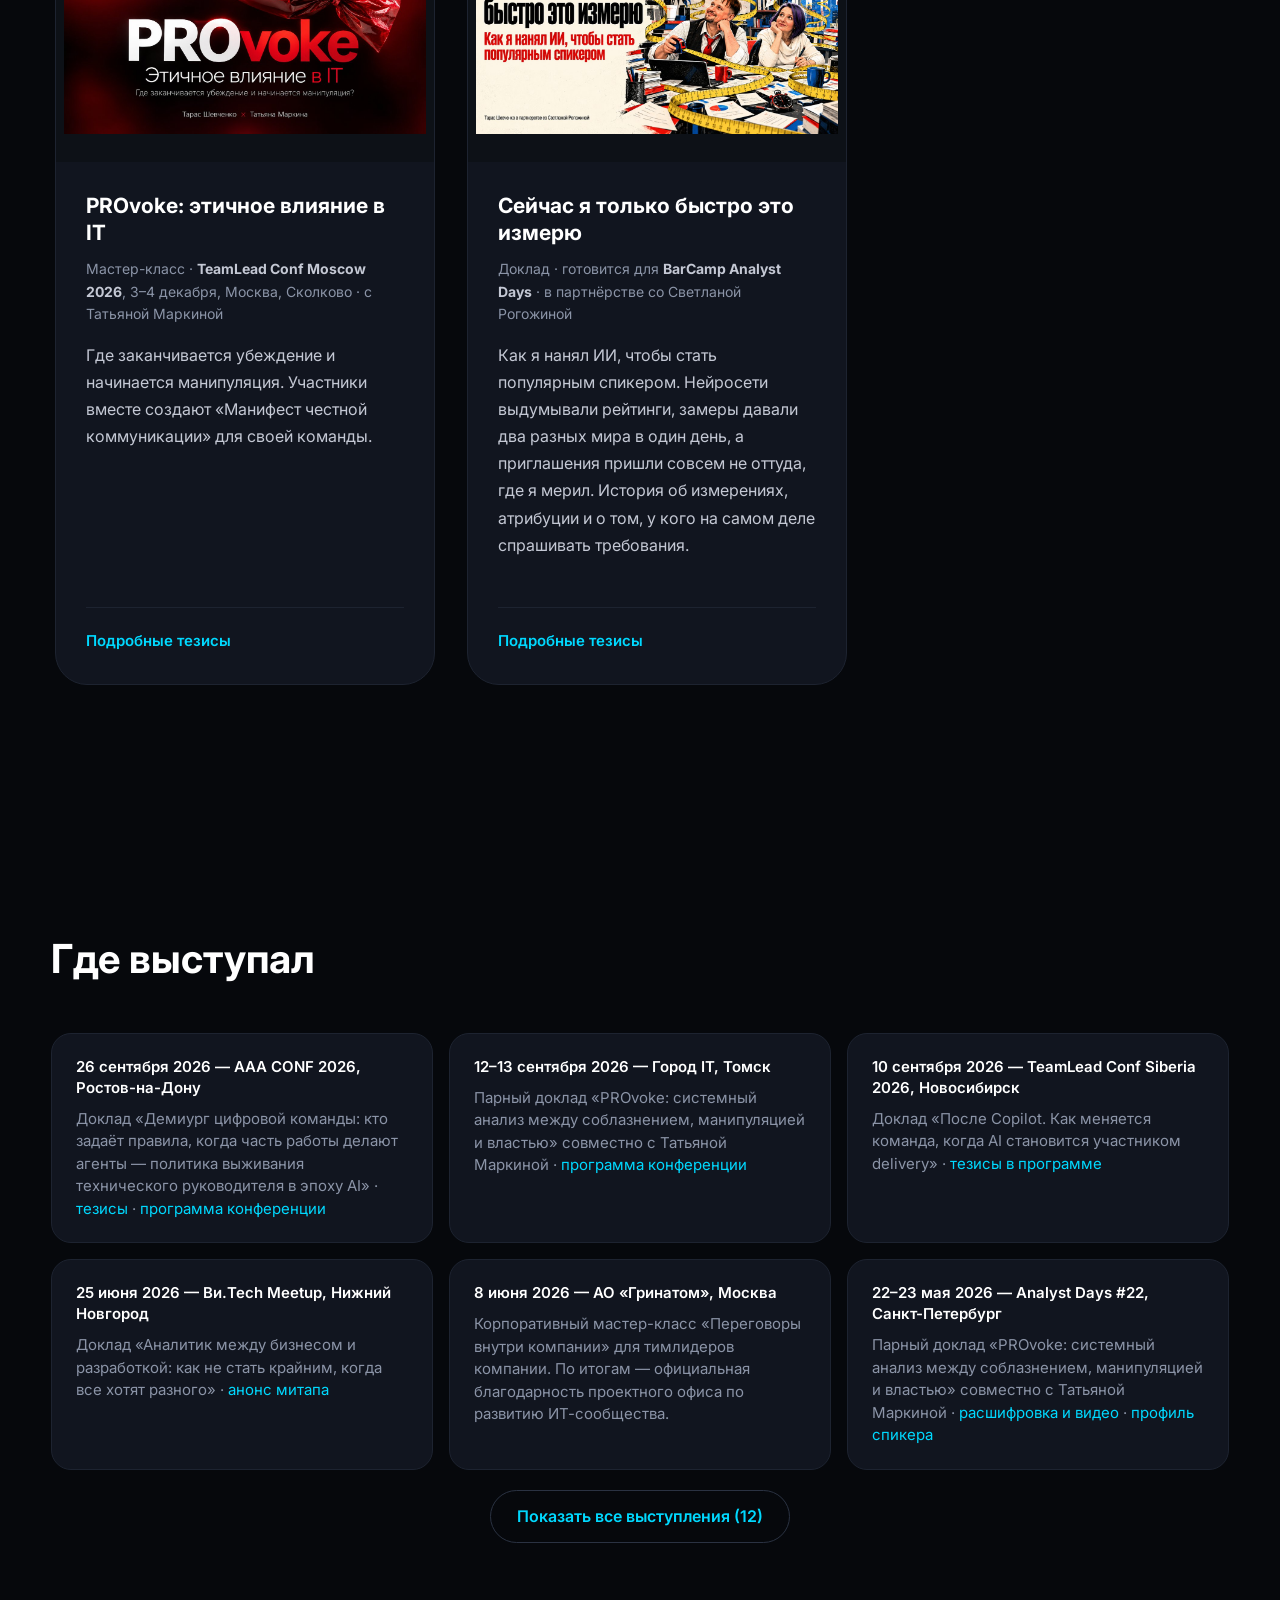
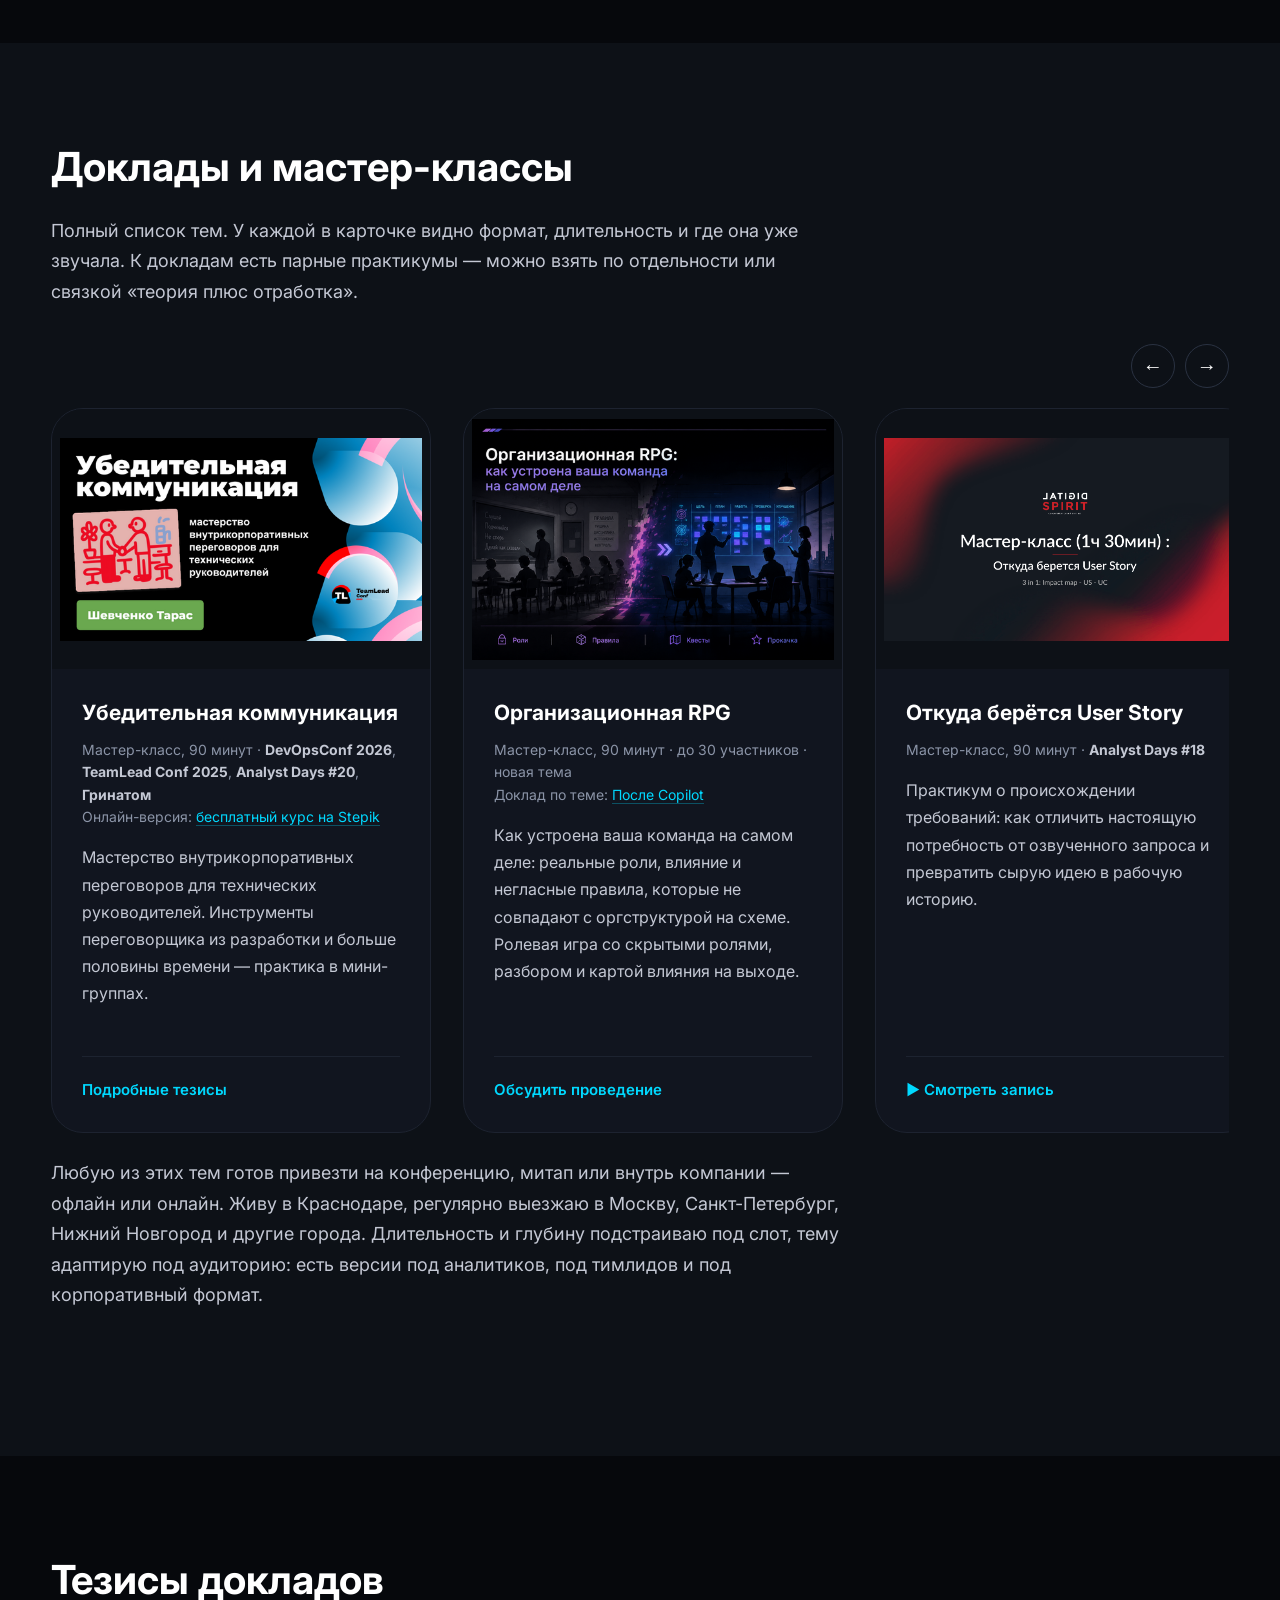
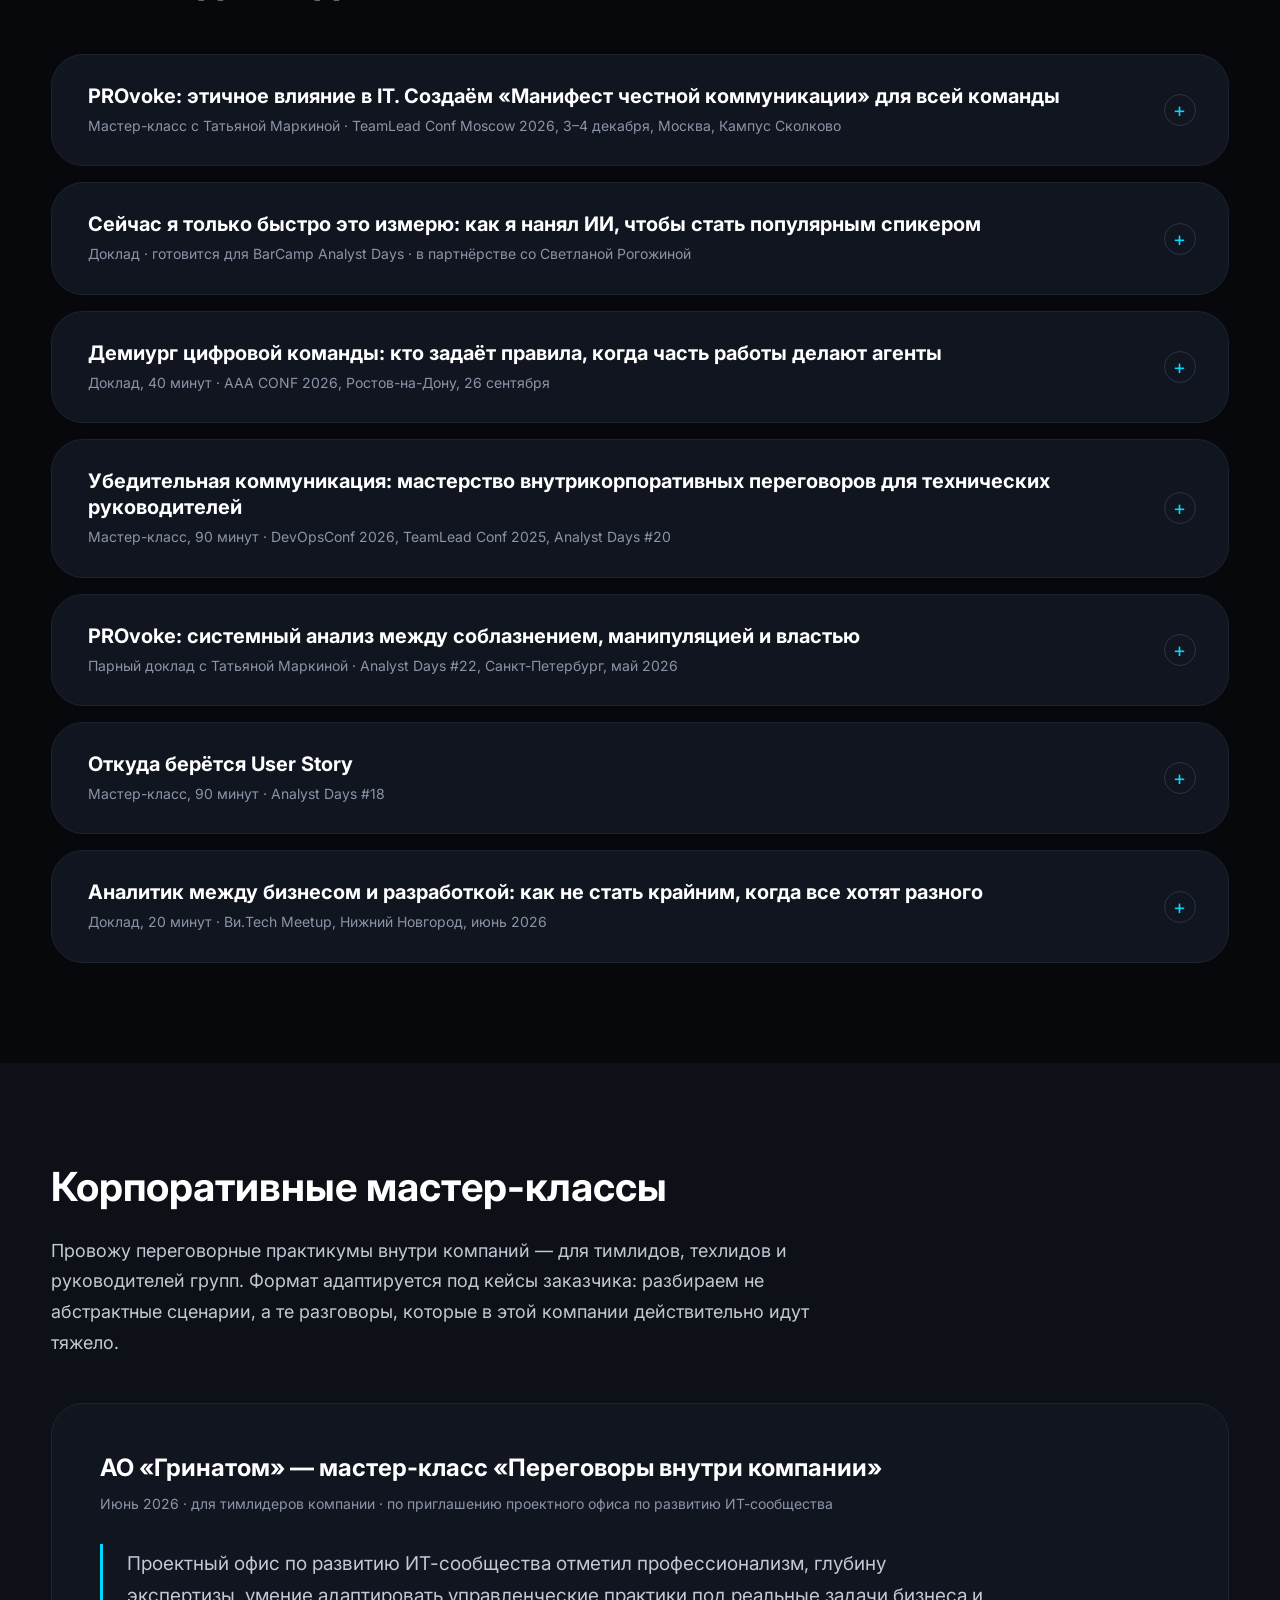
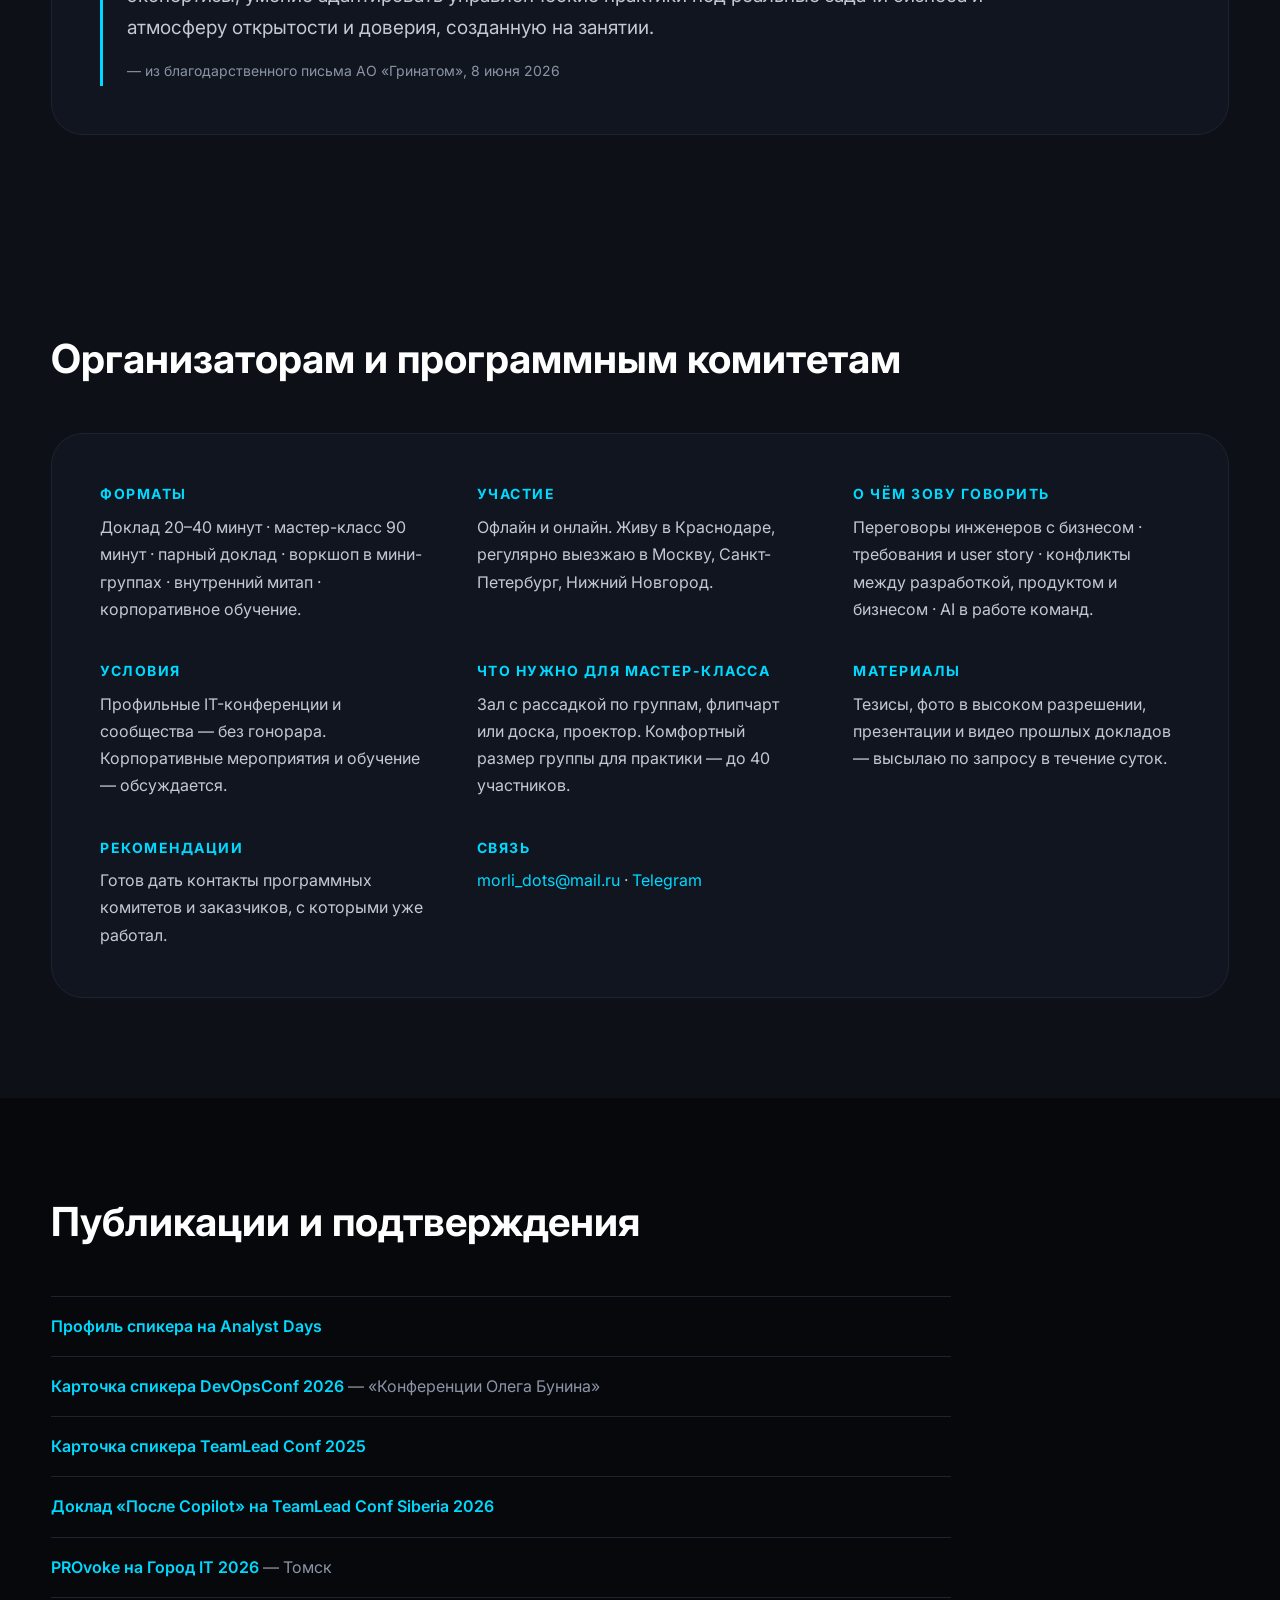
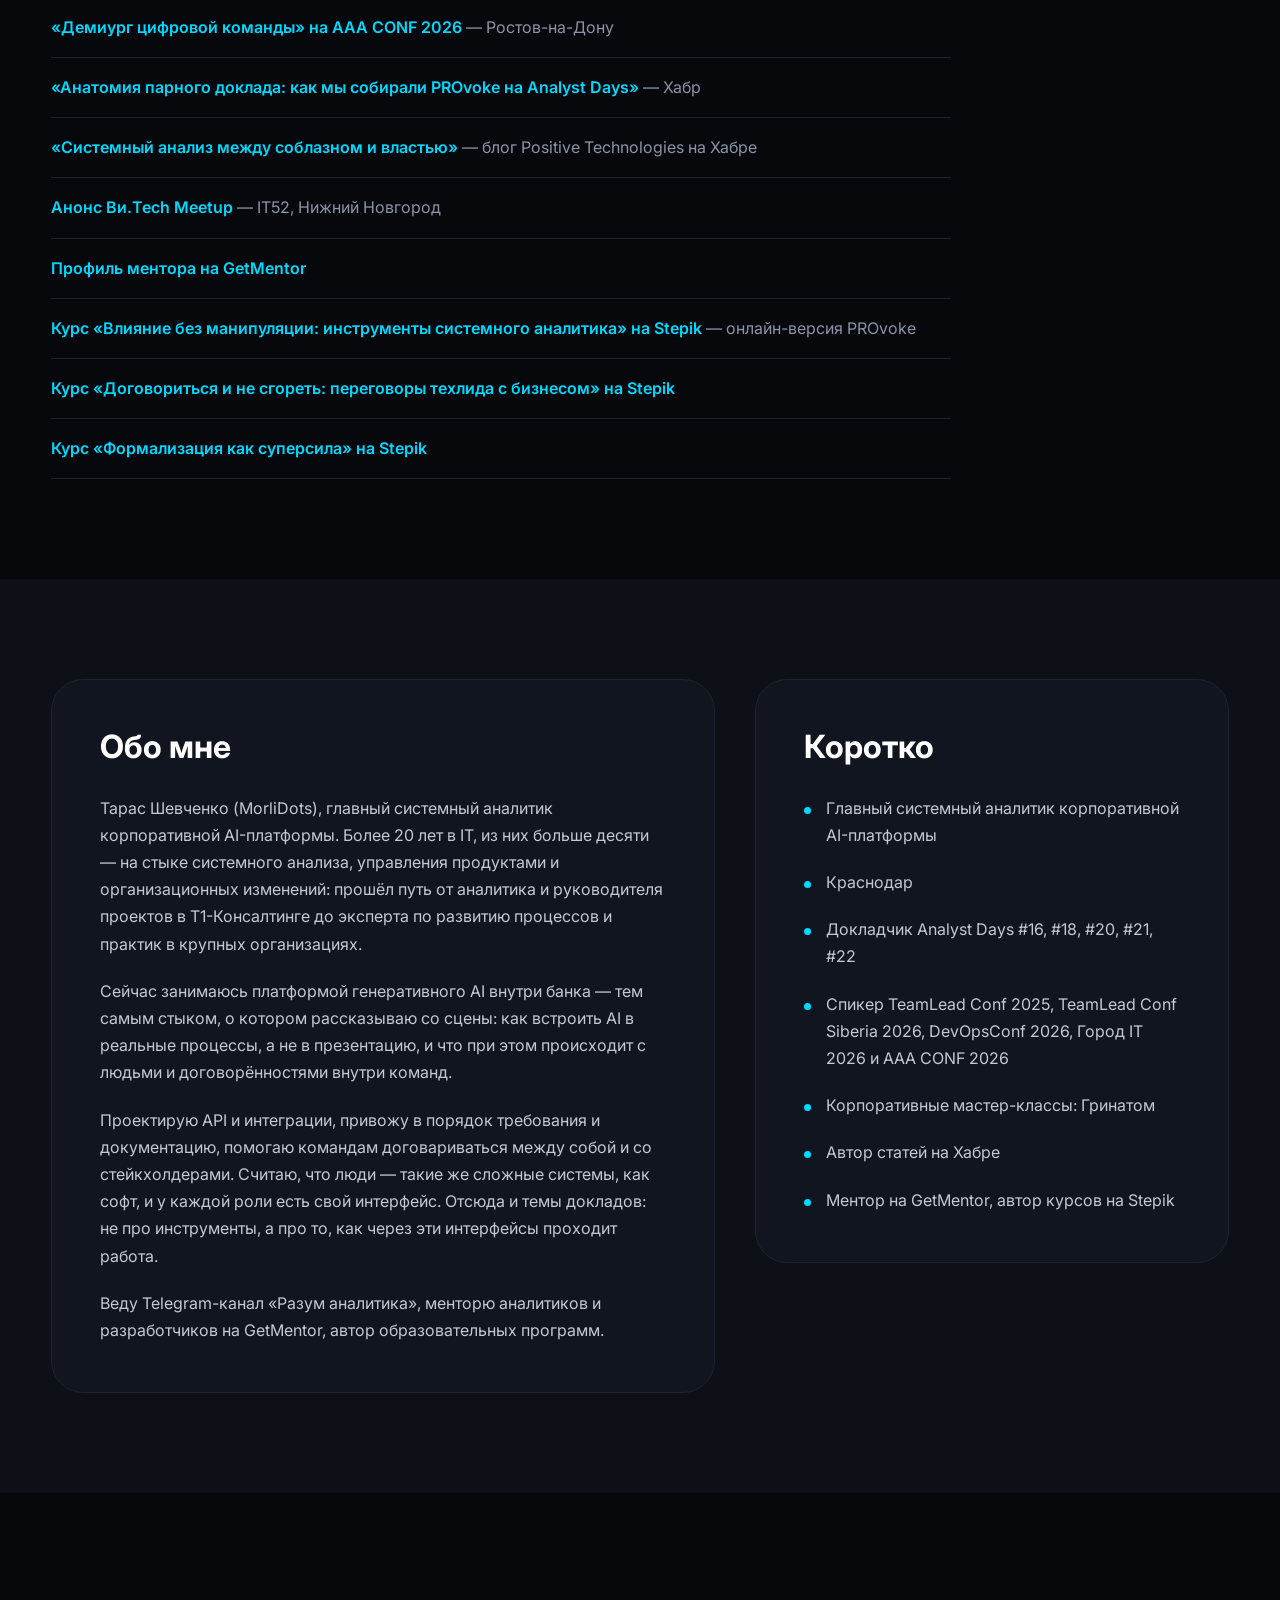
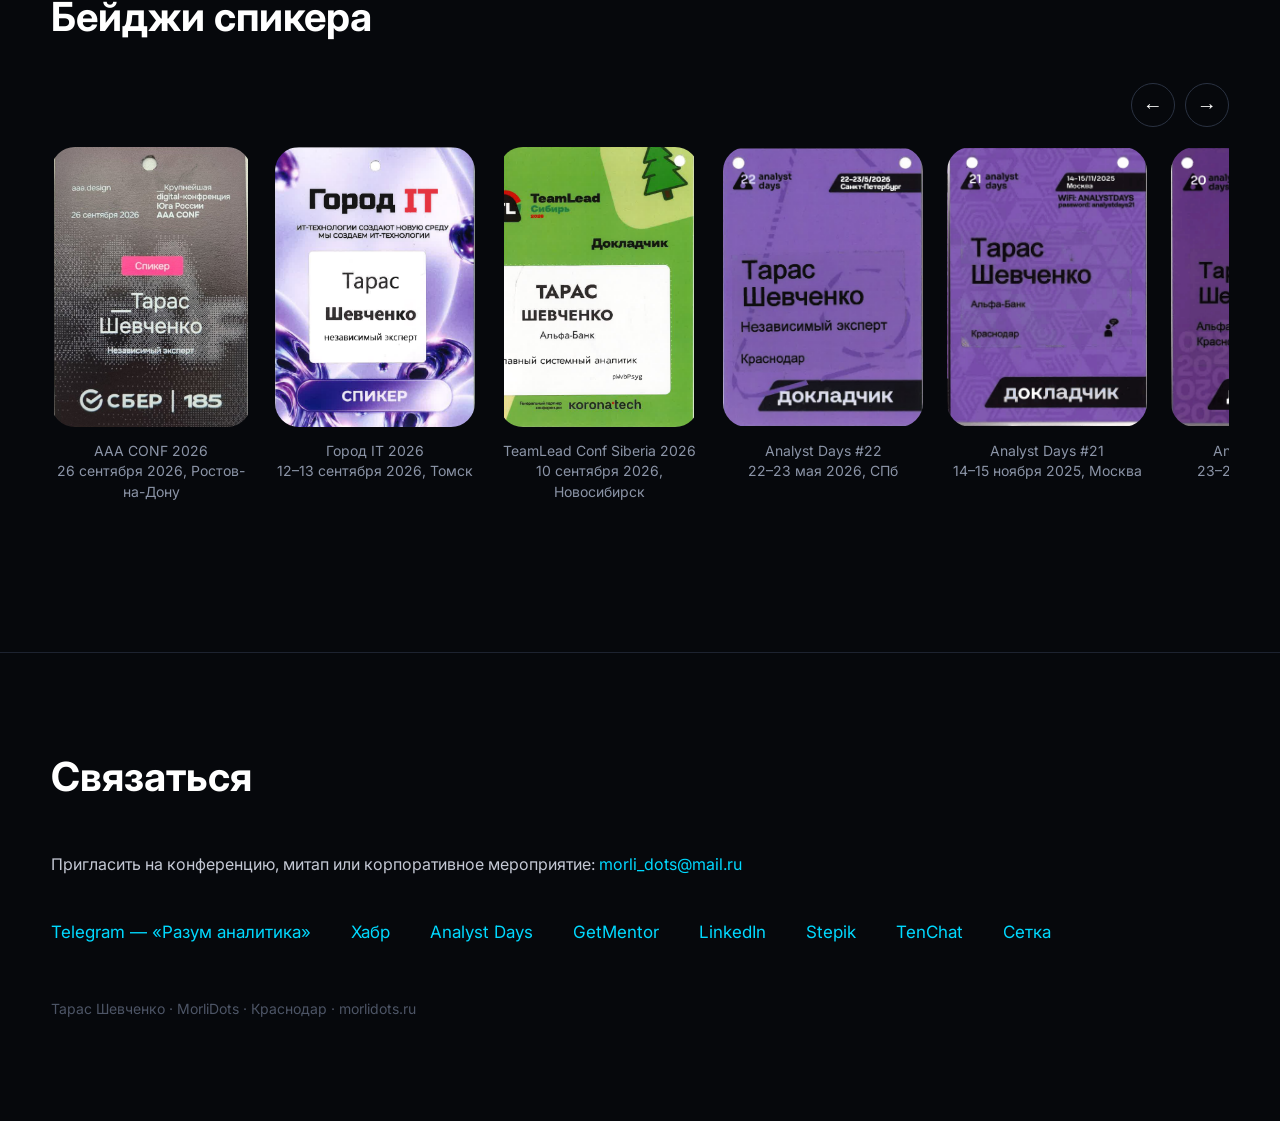
==== commit 9cca8af0: "Тезисы докладов свёрнуты в details, добавлены тезисы PROvoke TL Conf и «Сейчас я только быстро это и" ====
--- a/index.html
+++ b/index.html
@@ -333,7 +333,7 @@
       Ближайшие выступления и доклады, которые сейчас в работе.
     </p>
 
-    <div class="cards">
+    <div class="cards" data-carousel>
 
       <article class="card" id="upcoming-provoke-tl2026">
         <img src="./images/upcoming-provoke-tl2026.jpg" alt="Мастер-класс PROvoke: этичное влияние в IT на TeamLead Conf Moscow 2026" loading="lazy">
@@ -347,7 +347,7 @@
             «Манифест честной коммуникации» для своей команды.
           </p>
           <div class="card-spacer"></div>
-          <a class="talk-link" href="https://teamleadconf.ru/moscow/2026/abstracts/17929" target="_blank" rel="noopener">Страница мастер-класса</a>
+          <a class="talk-link" href="#thesis-provoke-tl2026">Подробные тезисы</a>
         </div>
       </article>
 
@@ -365,7 +365,7 @@
             спрашивать требования.
           </p>
           <div class="card-spacer"></div>
-          <a class="talk-link" href="#contacts">Обсудить доклад</a>
+          <a class="talk-link" href="#thesis-izmeryu">Подробные тезисы</a>
         </div>
       </article>
 
@@ -383,7 +383,7 @@
 
     <h2>Где выступал</h2>
 
-    <ul class="timeline">
+    <ul class="timeline" data-collapse="6">
 
       <li>
         <div class="when">26 сентября 2026 — AAA CONF 2026, Ростов-на-Дону</div>
@@ -659,9 +659,92 @@
 
     <h2>Тезисы докладов</h2>
 
-    <div class="thesis" id="thesis-communication">
-      <h3>Убедительная коммуникация: мастерство внутрикорпоративных переговоров для технических руководителей</h3>
-      <div class="talk-meta">Мастер-класс, 90 минут · DevOpsConf 2026, TeamLead Conf 2025, Analyst Days #20</div>
+    <details class="thesis" id="thesis-provoke-tl2026">
+      <summary>
+        <h3>PROvoke: этичное влияние в IT. Создаём «Манифест честной коммуникации» для всей команды</h3>
+        <div class="talk-meta">Мастер-класс с Татьяной Маркиной · TeamLead Conf Moscow 2026, 3–4 декабря, Москва, Кампус Сколково</div>
+      </summary>
+
+      <p>
+        «Влияние», «аргументация» и «лидерство» в IT-командах часто прикрывают неосознанную
+        манипуляцию: токсичные игры, которые разрушают доверие и приводят команды к выгоранию.
+        Мастер-класс учит замечать эту механику — у других и у себя.
+      </p>
+
+      <p>
+        Работаем с реальными сценариями: разработчик требует переписать легаси, пугая страшными
+        графиками; менеджер давит дедлайнами; архитектор грозит «отставанием от Netflix»;
+        аналитик молчит о рисках решения.
+      </p>
+
+      <p>
+        Три этапа. Признание проблемы — голосование и живые скетчи манипуляций с разных ролевых
+        позиций. Анализ кейсов — работа в группах по ролям и анонимный разбор случаев из практики
+        участников. Договор — участники вместе пишут «Манифест честной коммуникации в IT»
+        с конкретными правилами и уносят его в свою команду.
+      </p>
+
+      <p class="talk-meta">
+        Аудитория: тимлиды, техлиды, руководители направлений и команд; а также Middle+ разработчики,
+        аналитики, продакт-менеджеры, архитекторы, скрам-мастера ·
+        <a href="https://teamleadconf.ru/moscow/2026/abstracts/17929" target="_blank" rel="noopener">страница мастер-класса</a> ·
+        <a href="./talk-provoke.html">расшифровка доклада PROvoke</a>
+      </p>
+    </details>
+
+    <details class="thesis" id="thesis-izmeryu">
+      <summary>
+        <h3>Сейчас я только быстро это измерю: как я нанял ИИ, чтобы стать популярным спикером</h3>
+        <div class="talk-meta">Доклад · готовится для BarCamp Analyst Days · в партнёрстве со Светланой Рогожиной</div>
+      </summary>
+
+      <p>
+        Системный аналитик получает задачу, которую стыдно записать в Jira: «сделать меня популярным
+        спикером». Ни критерия готовности, ни владельца решения. Он нанимает для этого несколько
+        нейросетей — и два месяца честно измеряет результат.
+      </p>
+
+      <p>
+        Нейросети выдумывают рейтинг с метриками и сотыми долями, которого не существует. Путают
+        автора с поэтом-однофамильцем. Один и тот же запрос к одной модели в один день даёт два
+        разных мира. Упоминания в ответах ИИ растут с нуля до пяти из 33 — и одновременно выясняется,
+        что разброс между прогонами больше роста.
+      </p>
+
+      <p>
+        А приглашения приходят совсем не оттуда: организаторы находят спикера по страницам
+        конференций и через людей. Доклад о том, как отличать замер от успокоения, почему один прогон —
+        не замер, и о самой узнаваемой ошибке аналитика: собирать требования не у того стейкхолдера.
+      </p>
+
+      <p class="talk-meta">
+        Слушатели уносят пять вопросов, которые стоит задать себе до того, как «быстро это измерить».
+      </p>
+    </details>
+
+    <details class="thesis" id="thesis-demiurge">
+      <summary>
+        <h3>Демиург цифровой команды: кто задаёт правила, когда часть работы делают агенты</h3>
+        <div class="talk-meta">Доклад, 40 минут · AAA CONF 2026, Ростов-на-Дону, 26 сентября</div>
+      </summary>
+
+      <p>
+        Когда часть работы делают агенты, результата становится больше, чем может прочитать человек.
+        Роль технического руководителя смещается от проверки результата к проектированию правил:
+        контроль входа через формализованную документацию и критерии приёмки, «чёрная материя»
+        сгенерированного результата и контроль выхода через метрики и других агентов.
+      </p>
+
+      <p class="talk-meta">
+        <a href="./talk-demiurge.html">Подробнее о докладе</a>
+      </p>
+    </details>
+
+    <details class="thesis" id="thesis-communication">
+      <summary>
+        <h3>Убедительная коммуникация: мастерство внутрикорпоративных переговоров для технических руководителей</h3>
+        <div class="talk-meta">Мастер-класс, 90 минут · DevOpsConf 2026, TeamLead Conf 2025, Analyst Days #20</div>
+      </summary>
 
       <p>
         Техлиды, разработчики и тимлиды проваливают переговоры внутри компании не из-за техники,
@@ -687,11 +770,13 @@
         Аудитория: тимлиды, техлиды, DevOps, SRE, руководители групп разработки и эксплуатации, аналитики,
         архитекторы. Есть версия под аудиторию аналитиков и версия под корпоративный формат.
       </p>
-    </div>
-
-    <div class="thesis" id="thesis-provoke">
-      <h3>PROvoke: системный анализ между соблазнением, манипуляцией и властью</h3>
-      <div class="talk-meta">Парный доклад с Татьяной Маркиной · Analyst Days #22, Санкт-Петербург, май 2026</div>
+    </details>
+
+    <details class="thesis" id="thesis-provoke">
+      <summary>
+        <h3>PROvoke: системный анализ между соблазнением, манипуляцией и властью</h3>
+        <div class="talk-meta">Парный доклад с Татьяной Маркиной · Analyst Days #22, Санкт-Петербург, май 2026</div>
+      </summary>
 
       <p>
         Люди — такие же сложные системы, как софт, и у каждой роли есть свой интерфейс с набором ручек,
@@ -711,11 +796,13 @@
         <a href="./talk-provoke.html">полная расшифровка</a> · <a href="https://habr.com/ru/articles/1054676/" target="_blank" rel="noopener">разбор на Хабре</a> ·
         <a href="https://habr.com/ru/companies/pt/articles/1060120/" target="_blank" rel="noopener">взгляд содокладчицы</a>
       </p>
-    </div>
-
-    <div class="thesis" id="thesis-userstory">
-      <h3>Откуда берётся User Story</h3>
-      <div class="talk-meta">Мастер-класс, 90 минут · Analyst Days #18</div>
+    </details>
+
+    <details class="thesis" id="thesis-userstory">
+      <summary>
+        <h3>Откуда берётся User Story</h3>
+        <div class="talk-meta">Мастер-класс, 90 минут · Analyst Days #18</div>
+      </summary>
 
       <p>
         Практикум о происхождении требований: откуда на самом деле берутся пользовательские истории,
@@ -724,11 +811,13 @@
       </p>
 
       <p class="talk-meta">Аудитория: системные и бизнес-аналитики, продакт-менеджеры, тимлиды.</p>
-    </div>
-
-    <div class="thesis" id="thesis-conflict">
-      <h3>Аналитик между бизнесом и разработкой: как не стать крайним, когда все хотят разного</h3>
-      <div class="talk-meta">Доклад, 20 минут · Ви.Tech Meetup, Нижний Новгород, июнь 2026</div>
+    </details>
+
+    <details class="thesis" id="thesis-conflict">
+      <summary>
+        <h3>Аналитик между бизнесом и разработкой: как не стать крайним, когда все хотят разного</h3>
+        <div class="talk-meta">Доклад, 20 минут · Ви.Tech Meetup, Нижний Новгород, июнь 2026</div>
+      </summary>
 
       <p>
         Конфликты между бизнесом, продуктом, аналитикой и разработкой почти всегда начинаются
@@ -740,7 +829,7 @@
         О том, как вытаскивать реальные ожидания, формулировать требования, работать с user story
         и помогать командам договариваться до того, как задача превратится в конфликт.
       </p>
-    </div>
+    </details>
 
   </div>
 </section>
--- a/style.css
+++ b/style.css
@@ -1280,3 +1280,115 @@
     .badges[data-carousel] img { height: 220px; }
 }
 
+/* ==========================================================
+   «ГДЕ ВЫСТУПАЛ» ПЛИТКАМИ
+   ========================================================== */
+
+.timeline {
+    display: grid;
+    grid-template-columns: repeat(auto-fill, minmax(300px, 1fr));
+    gap: 16px;
+    border-top: 0;
+}
+
+.timeline li {
+    display: flex;
+    flex-direction: column;
+    gap: 10px;
+    padding: 22px 24px;
+    background: #11151f;
+    border: 1px solid #1d2330;
+    border-radius: 20px;
+    font-size: 15px;
+    line-height: 1.5;
+}
+
+.timeline .when {
+    font-size: 15px;
+    line-height: 1.4;
+}
+
+.timeline li.is-hidden { display: none; }
+
+.timeline-more {
+    display: block;
+    margin: 20px auto 0;
+    padding: 12px 26px;
+    border-radius: 999px;
+    border: 1px solid #2a3242;
+    background: transparent;
+    color: #00d9ff;
+    font: inherit;
+    font-weight: 600;
+    cursor: pointer;
+}
+
+.timeline-more:hover { background: rgba(0,217,255,.08); }
+
+@media (max-width: 700px) {
+    .timeline { grid-template-columns: 1fr; }
+    .timeline li { padding: 18px 20px; }
+}
+
+/* ==========================================================
+   ТЕЗИСЫ: свёрнуты до заголовка, раскрываются по клику
+   ========================================================== */
+
+details.thesis {
+    padding: 0;
+    margin-bottom: 16px;
+}
+
+details.thesis > summary {
+    list-style: none;
+    cursor: pointer;
+    padding: 28px 72px 28px 36px;
+    position: relative;
+}
+
+details.thesis > summary::-webkit-details-marker { display: none; }
+
+details.thesis > summary::after {
+    content: "+";
+    position: absolute;
+    right: 32px;
+    top: 50%;
+    transform: translateY(-50%);
+    width: 32px;
+    height: 32px;
+    border-radius: 50%;
+    border: 1px solid #2a3242;
+    color: #00d9ff;
+    font-size: 20px;
+    line-height: 30px;
+    text-align: center;
+    transition: transform .2s;
+}
+
+details.thesis[open] > summary::after {
+    transform: translateY(-50%) rotate(45deg);
+}
+
+details.thesis > summary h3 {
+    font-size: 20px;
+    margin-bottom: 6px;
+}
+
+details.thesis > summary .talk-meta { margin-bottom: 0; }
+
+details.thesis > :not(summary) {
+    margin-left: 36px;
+    margin-right: 36px;
+}
+
+details.thesis > :last-child { margin-bottom: 32px; }
+
+details.thesis > summary:hover h3 { color: #7deeff; }
+
+@media (max-width: 700px) {
+    details.thesis > summary { padding: 22px 60px 22px 22px; }
+    details.thesis > summary::after { right: 18px; }
+    details.thesis > :not(summary) { margin-left: 22px; margin-right: 22px; }
+    details.thesis > summary h3 { font-size: 18px; }
+}
+
